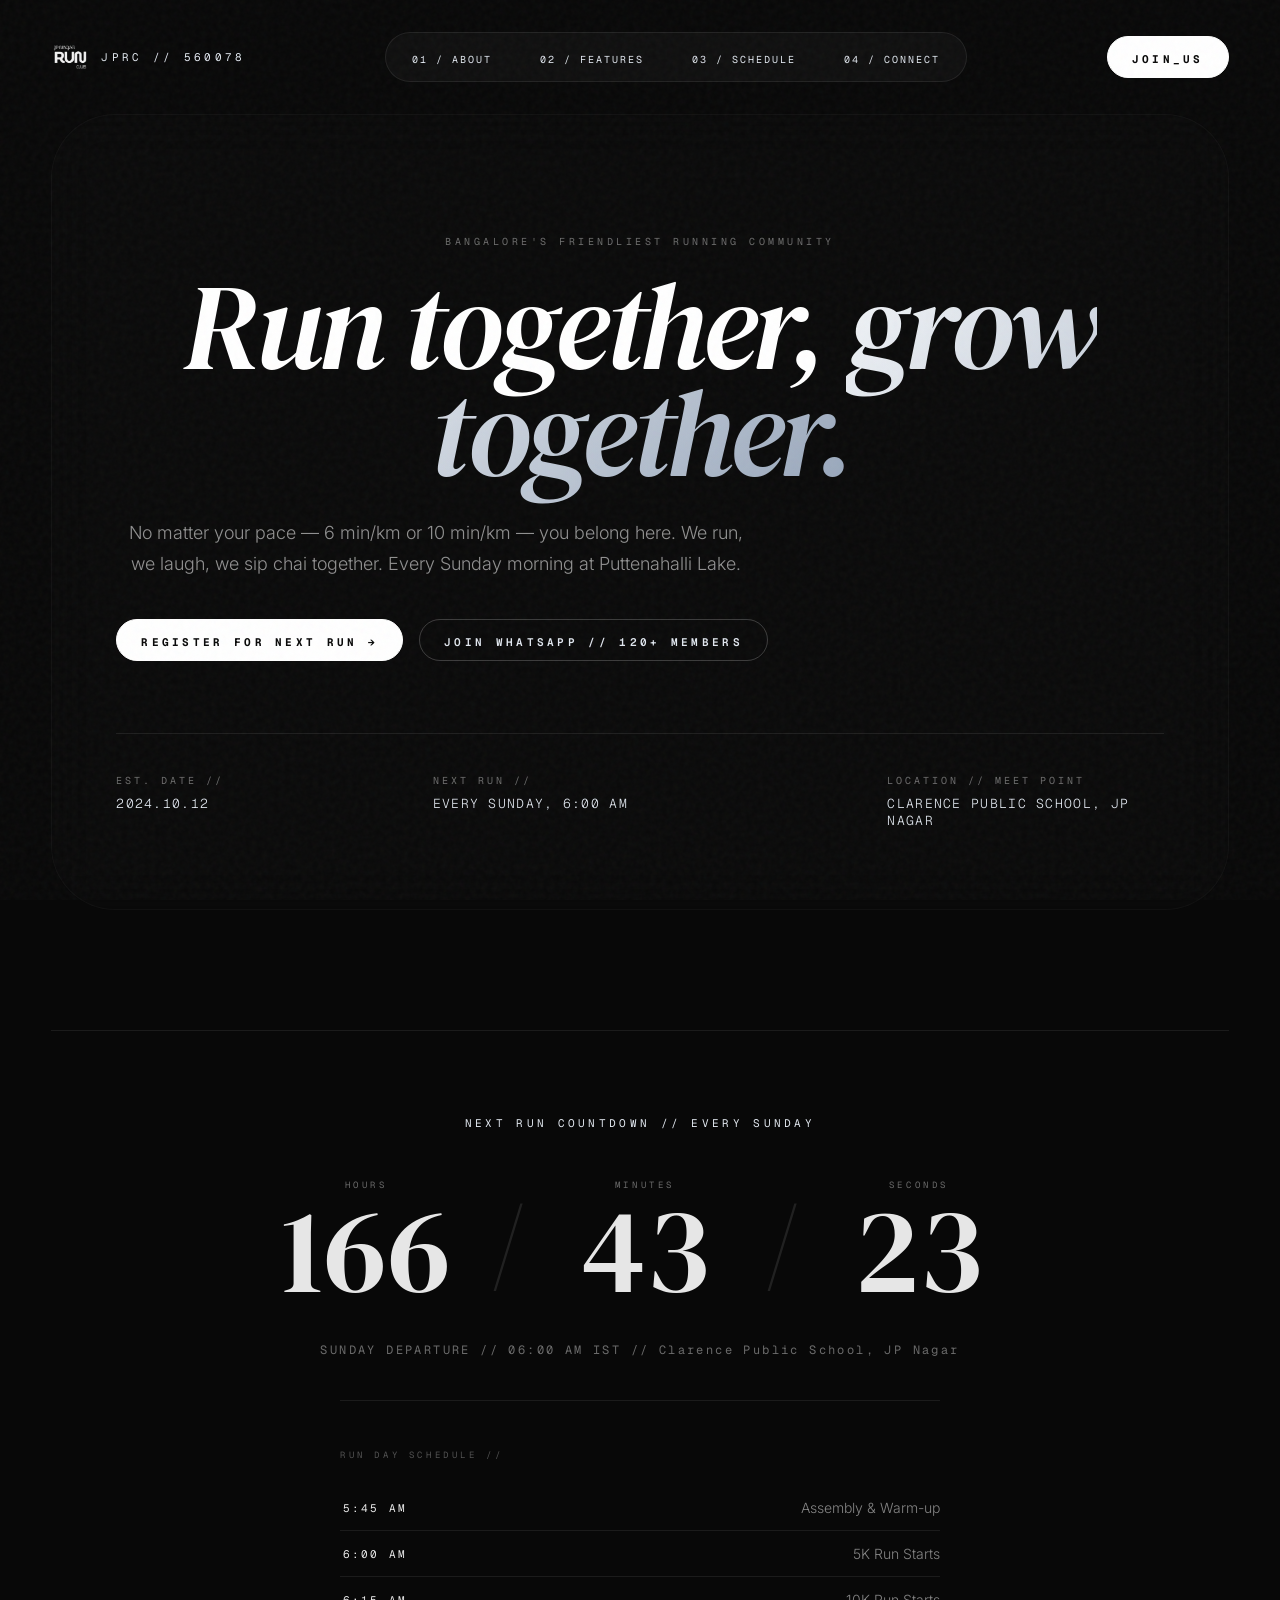
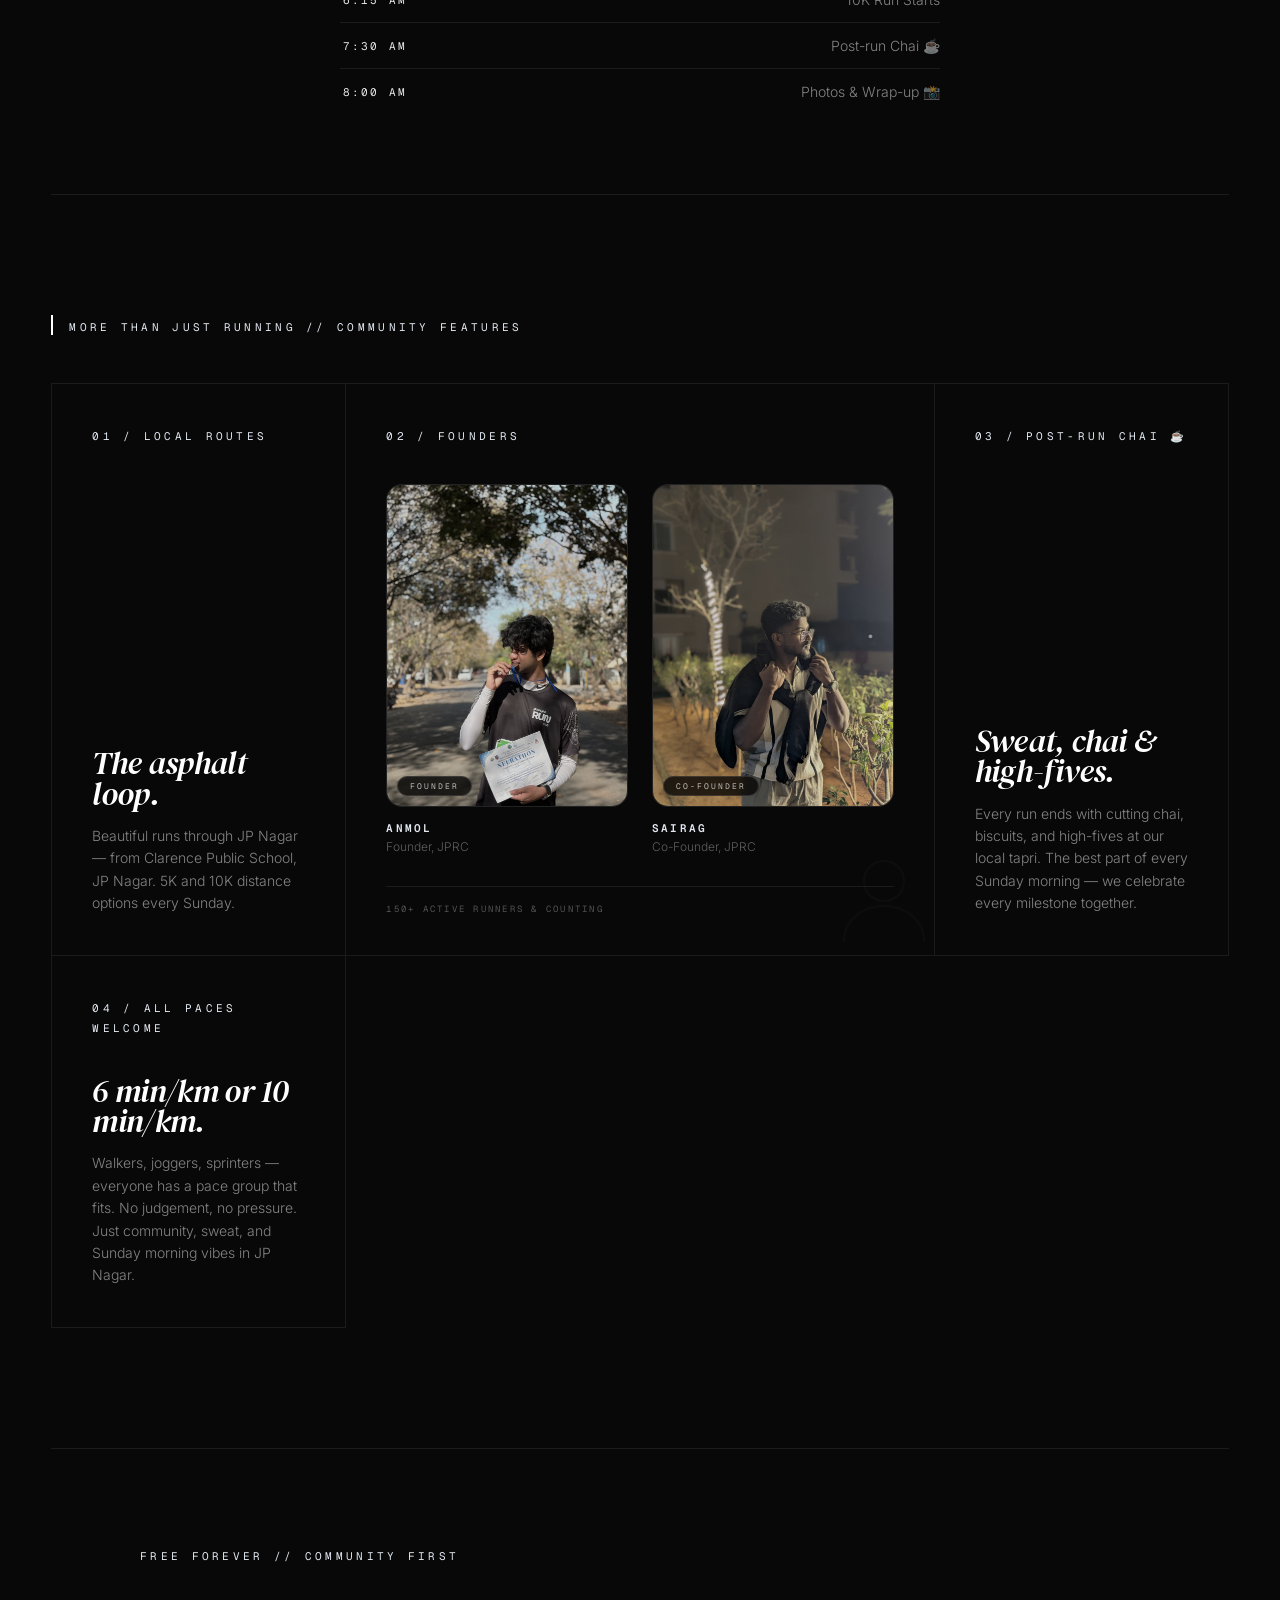
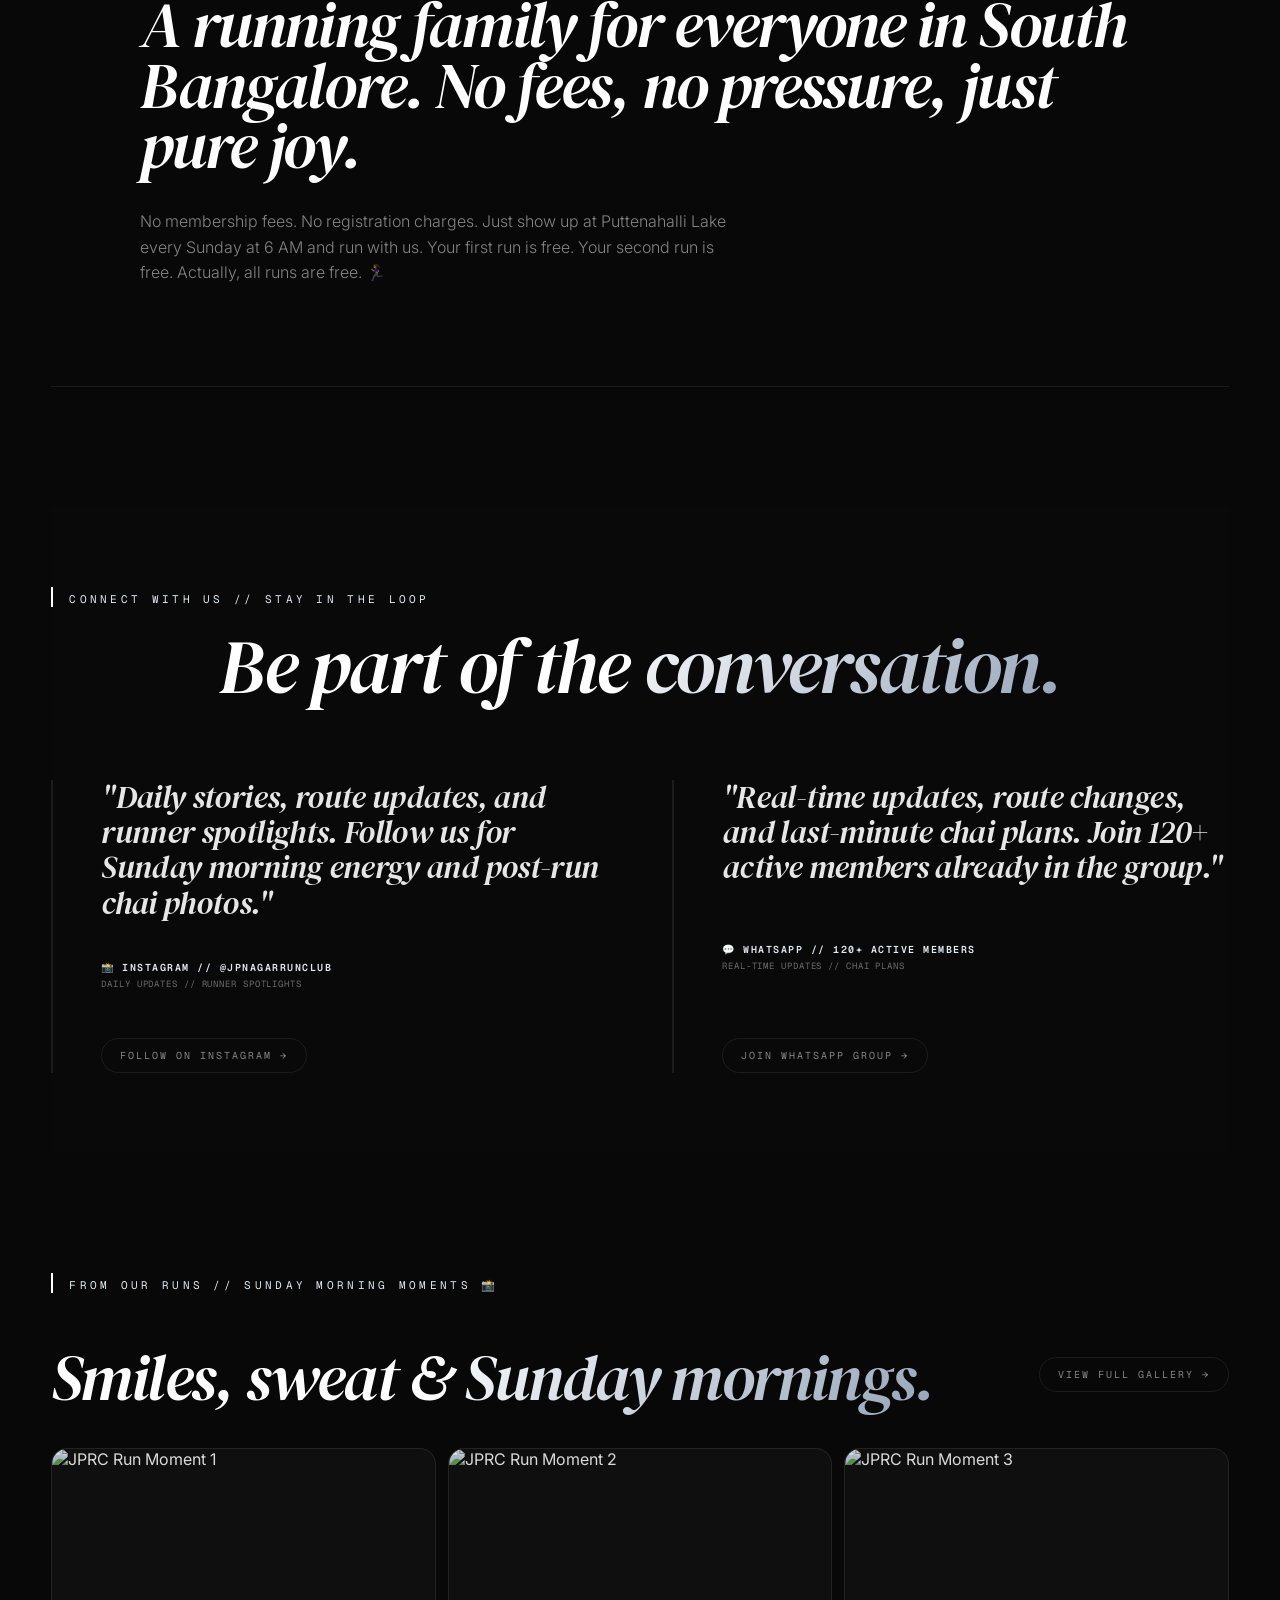
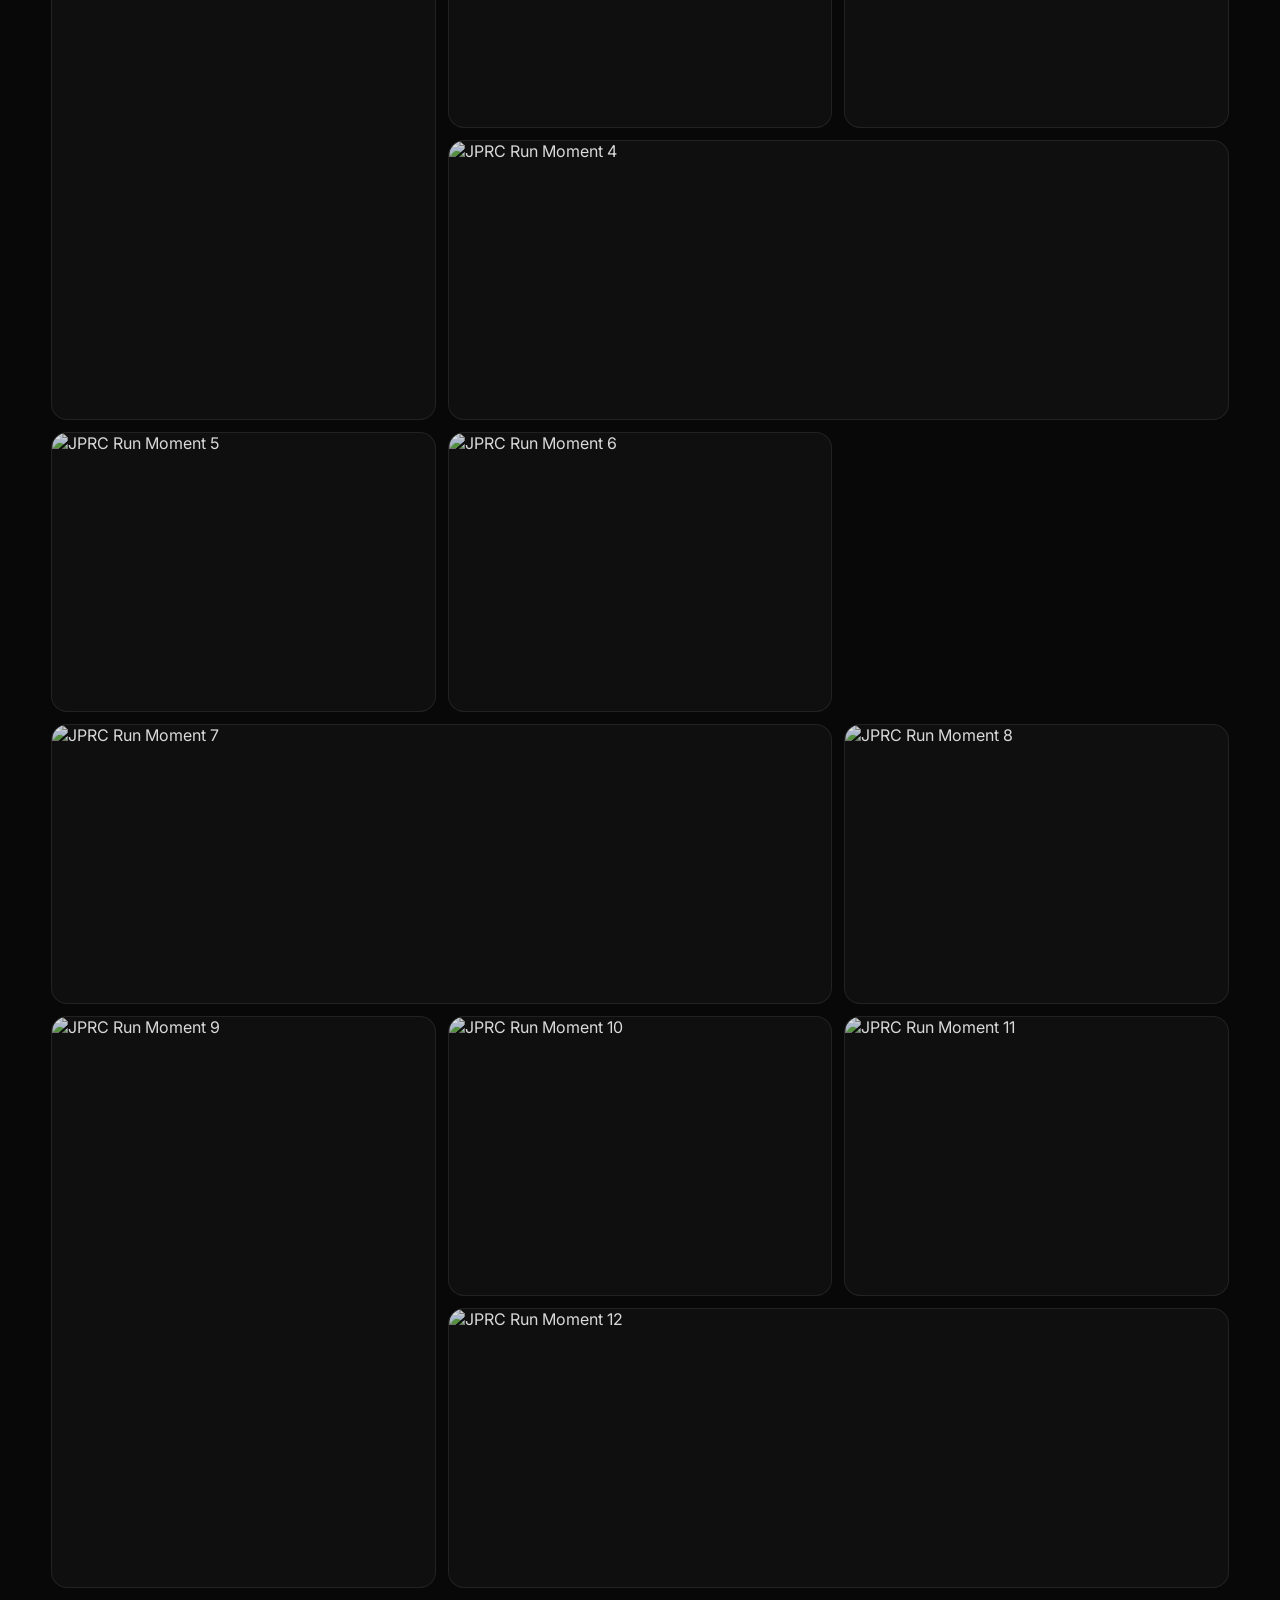
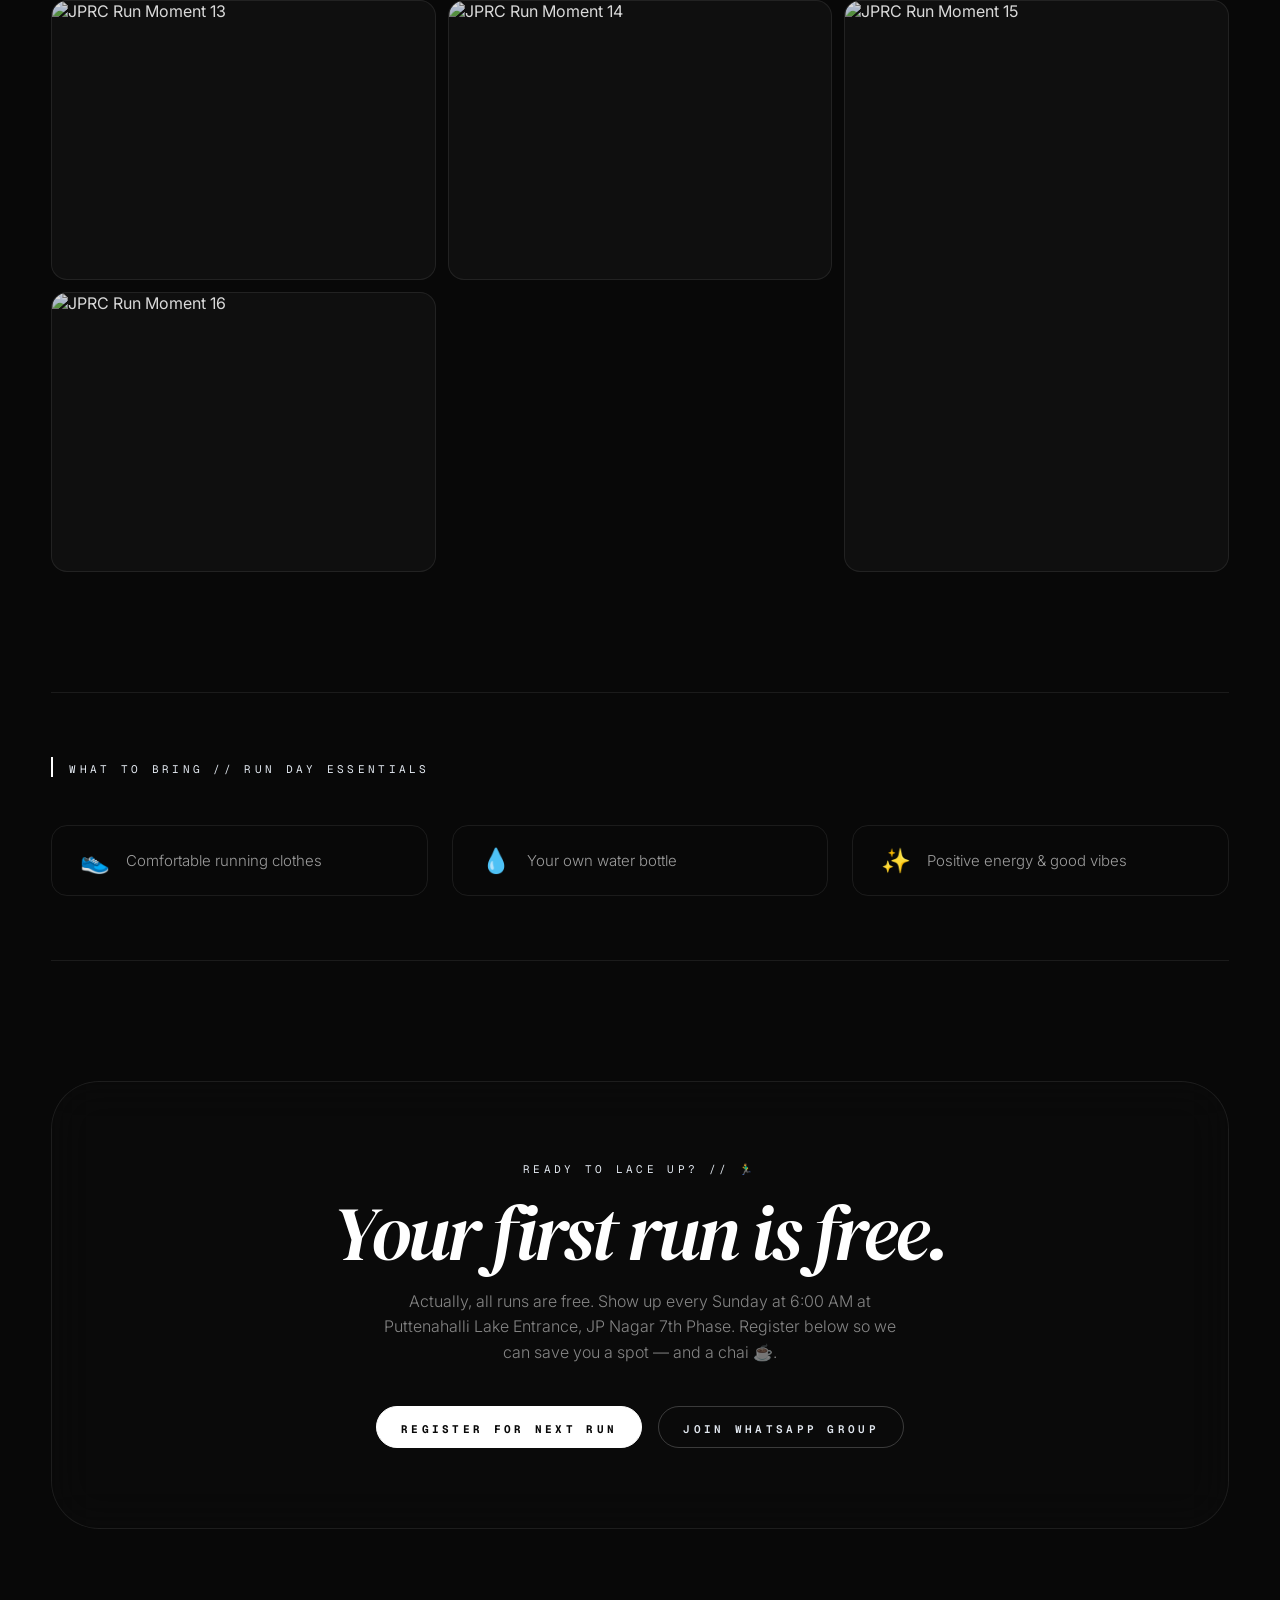
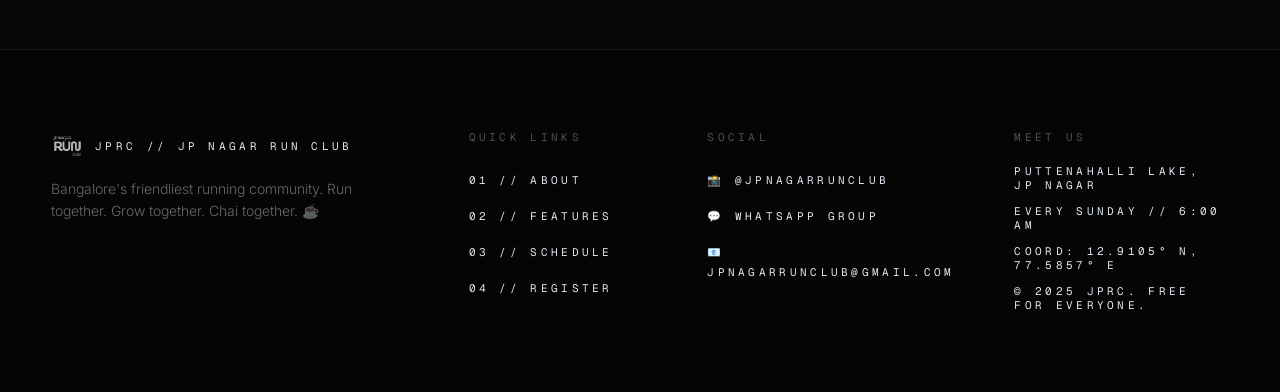
==== index.html @ bb96b773 "instagram link" ====
<!DOCTYPE html>
<html lang="en">

<head>
    <meta charset="UTF-8">
    <meta name="viewport" content="width=device-width, initial-scale=1.0">
    <title>JPRC // JP Nagar Run Club</title>
    <meta name="description"
        content="Bangalore's friendliest running community in JP Nagar. Every Sunday at 6 AM from Puttenahalli Lake. All paces welcome. Free forever. Run together, grow together.">
    <!-- Google Fonts -->
    <link rel="preconnect" href="https://fonts.googleapis.com">
    <link rel="preconnect" href="https://fonts.gstatic.com" crossorigin>
    <link
        href="https://fonts.googleapis.com/css2?family=DM+Serif+Display:ital@0;1&family=Geist+Mono:wght@100..900&family=Inter:wght@300;400;500;600&display=swap"
        rel="stylesheet">
    <!-- Stylesheet -->
    <link rel="stylesheet" href="style.css">
</head>

<body>
    <!-- SVG Noise Overlay -->
    <div class="noise-overlay"></div>

    <!-- Navigation Header -->
    <header class="main-header scroll-reveal">
        <div class="nav-container">
            <div class="logo">
                <a href="#" class="logo-link">
                    <img src="assets/logo.png" alt="JPRC Logo" class="logo-img">
                    <span class="logo-text mono-label">JPRC // 560078</span>
                </a>
            </div>
            <nav class="desktop-nav">
                <a href="#about" class="nav-link"><span class="mono-label">01 / ABOUT</span></a>
                <a href="#bento" class="nav-link"><span class="mono-label">02 / FEATURES</span></a>
                <a href="#schedule" class="nav-link"><span class="mono-label">03 / SCHEDULE</span></a>
                <a href="#connect" class="nav-link"><span class="mono-label">04 / CONNECT</span></a>
            </nav>
            <div class="nav-action">
                <a href="register.html" class="btn-primary"><span class="mono-label">JOIN_US</span></a>
            </div>
            <!-- Mobile Hamburger -->
            <button class="mobile-menu-btn" aria-label="Toggle Menu">
                <span class="mono-label">MENU // MENU</span>
            </button>
        </div>
    </header>

    <!-- Mobile Navigation Drawer -->
    <div class="mobile-drawer">
        <button class="close-drawer-btn"><span class="mono-label">CLOSE // X</span></button>
        <div class="drawer-links">
            <a href="#about" class="drawer-link"><span class="mono-label">01 / ABOUT</span></a>
            <a href="#bento" class="drawer-link"><span class="mono-label">02 / FEATURES</span></a>
            <a href="#schedule" class="drawer-link"><span class="mono-label">03 / SCHEDULE</span></a>
            <a href="#connect" class="drawer-link"><span class="mono-label">04 / CONNECT</span></a>
            <a href="register.html" class="btn-primary drawer-join-btn"><span class="mono-label">JOIN_US</span></a>
        </div>
    </div>

    <main class="page-wrapper">
        <!-- Hero Section -->
        <section class="hero-section scroll-reveal" id="about">
            <div class="hero-container">
                <div class="hero-content">
                    <div class="hero-eyebrow mono-label">BANGALORE'S FRIENDLIEST RUNNING COMMUNITY</div>
                    <h1 class="hero-headline">
                        Run together, <span class="gradient-text">grow together.</span>
                    </h1>
                    <p class="hero-subtext font-sans">
                        No matter your pace — 6 min/km or 10 min/km — you belong here. We run, we laugh, we sip chai
                        together. Every Sunday morning at Puttenahalli Lake.
                    </p>
                    <div class="hero-cta-group">
                        <a href="register.html" class="btn-primary"><span class="mono-label">REGISTER FOR NEXT RUN
                                →</span></a>
                        <a href="https://chat.whatsapp.com/YOURGROUPINVITELINK" target="_blank"
                            class="btn-secondary"><span class="mono-label">JOIN WHATSAPP // 120+ MEMBERS</span></a>
                    </div>

                    <!-- Metadata Bar -->
                    <div class="metadata-bar">
                        <div class="meta-col">
                            <span class="meta-title">EST. DATE //</span>
                            <span class="meta-val">2024.10.12</span>
                        </div>
                        <div class="meta-col">
                            <span class="meta-title">NEXT RUN //</span>
                            <span class="meta-val">EVERY SUNDAY, 6:00 AM</span>
                        </div>
                        <div class="meta-col">
                            <span class="meta-title">LOCATION // MEET POINT</span>
                            <span class="meta-val">Clarence Public School, JP Nagar</span>
                        </div>
                    </div>
                </div>
            </div>
        </section>



        <!-- Countdown Timer Section -->
        <section class="urgency-section scroll-reveal" id="schedule">
            <div class="section-header-centered">
                <span class="mono-label">NEXT RUN COUNTDOWN // EVERY SUNDAY</span>
            </div>

            <!-- Countdown Timer Component -->
            <div class="countdown-timer">
                <div class="time-block">
                    <span class="time-label mono-label">HOURS</span>
                    <span class="time-digit" id="timer-hours">00</span>
                </div>
                <div class="time-separator">/</div>
                <div class="time-block">
                    <span class="time-label mono-label">MINUTES</span>
                    <span class="time-digit" id="timer-minutes">00</span>
                </div>
                <div class="time-separator">/</div>
                <div class="time-block">
                    <span class="time-label mono-label">SECONDS</span>
                    <span class="time-digit" id="timer-seconds">00</span>
                </div>
            </div>

            <div class="countdown-meta font-mono">
                SUNDAY DEPARTURE // 06:00 AM IST // Clarence Public School, JP Nagar
            </div>

            <!-- Run Day Schedule -->
            <div class="run-schedule">
                <div class="schedule-label mono-label">RUN DAY SCHEDULE //</div>
                <div class="schedule-grid">
                    <div class="schedule-item">
                        <span class="sched-time mono-label">5:45 AM</span>
                        <span class="sched-desc font-sans">Assembly &amp; Warm-up</span>
                    </div>
                    <div class="schedule-item">
                        <span class="sched-time mono-label">6:00 AM</span>
                        <span class="sched-desc font-sans">5K Run Starts</span>
                    </div>
                    <div class="schedule-item">
                        <span class="sched-time mono-label">6:15 AM</span>
                        <span class="sched-desc font-sans">10K Run Starts</span>
                    </div>
                    <div class="schedule-item">
                        <span class="sched-time mono-label">7:30 AM</span>
                        <span class="sched-desc font-sans">Post-run Chai ☕</span>
                    </div>
                    <div class="schedule-item">
                        <span class="sched-time mono-label">8:00 AM</span>
                        <span class="sched-desc font-sans">Photos &amp; Wrap-up 📸</span>
                    </div>
                </div>
            </div>
        </section>

        <!-- Bento Feature Grid -->
        <section class="bento-section scroll-reveal" id="bento">
            <div class="section-label">
                <span class="mono-label">MORE THAN JUST RUNNING // COMMUNITY FEATURES</span>
            </div>
            <div class="bento-grid">

                <!-- Card 1: Local Routes -->
                <div class="bento-card scroll-reveal">
                    <div class="card-header">
                        <span class="mono-label">01 / LOCAL ROUTES</span>
                    </div>
                    <div class="card-body">
                        <h3 class="card-headline">The asphalt loop.</h3>
                        <p class="card-description font-sans">
                            Beautiful runs through JP Nagar — from Clarence Public School, JP Nagar. 5K and 10K distance
                            options every Sunday.
                        </p>
                    </div>
                </div>


                <!-- Card 2: Founders -->
                <div class="bento-card member-registry-card scroll-reveal">
                    <div class="card-header">
                        <span class="mono-label">02 / FOUNDERS</span>
                    </div>
                    <div class="card-body">
                        <div class="founders-grid">
                            <!-- Founder: Anmol -->
                            <a href="https://www.instagram.com/anmol_karthik?igsh=MWxkdGR0NW0yYWszNw==" target="_blank" rel="noopener noreferrer" class="founder-item founder-item--link" title="Follow Anmol on Instagram">
                                <div class="founder-avatar-wrapper">
                                    <img src="anmol.jpeg" alt="Anmol - Founder" class="founder-img">
                                    <div class="founder-role-badge mono-label">FOUNDER</div>
                                    <div class="founder-instagram-hint mono-label">📸 @anmol_karthik</div>
                                </div>
                                <div class="founder-info">
                                    <span class="founder-name mono-label">ANMOL</span>
                                    <span class="founder-title font-sans">Founder, JPRC</span>
                                </div>
                            </a>
                            <!-- Co-Founder: Sairag -->
                            <a href="https://www.instagram.com/sairagh_10?igsh=M2I0ZzVpbWhsd2lq" target="_blank" rel="noopener noreferrer" class="founder-item founder-item--link" title="Follow Sairag on Instagram">
                                <div class="founder-avatar-wrapper">
                                    <img src="sairag.jpeg" alt="Sairag - Co-Founder" class="founder-img">
                                    <div class="founder-role-badge mono-label">CO-FOUNDER</div>
                                    <div class="founder-instagram-hint mono-label">📸 @sairagh_10</div>
                                </div>
                                <div class="founder-info">
                                    <span class="founder-name mono-label">SAIRAG</span>
                                    <span class="founder-title font-sans">Co-Founder, JPRC</span>
                                </div>
                            </a>
                        </div>
                        <p class="registry-count mono-label">150+ ACTIVE RUNNERS &amp; COUNTING</p>
                    </div>
                    <!-- Decorative background icon -->
                    <div class="bg-decorative-icon">
                        <svg viewBox="0 0 24 24" width="120" height="120" fill="none" stroke="currentColor"
                            stroke-width="0.5" stroke-linecap="round" stroke-linejoin="round">
                            <circle cx="12" cy="8" r="4"></circle>
                            <path d="M4 20c0-4 3.6-7 8-7s8 3 8 7"></path>
                        </svg>
                    </div>
                </div>


                <!-- Card 3: Post-Run Chai -->
                <div class="bento-card scroll-reveal">
                    <div class="card-header">
                        <span class="mono-label">03 / POST-RUN CHAI ☕</span>
                    </div>
                    <div class="card-body">
                        <h3 class="card-headline">Sweat, chai &amp; high-fives.</h3>
                        <p class="card-description font-sans">
                            Every run ends with cutting chai, biscuits, and high-fives at our local tapri. The best part
                            of every Sunday morning — we celebrate every milestone together.
                        </p>
                    </div>
                </div>

                <!-- Card 4: All Paces -->
                <div class="bento-card scroll-reveal">
                    <div class="card-header">
                        <span class="mono-label">04 / ALL PACES WELCOME</span>
                    </div>
                    <div class="card-body">
                        <h3 class="card-headline">6 min/km or 10 min/km.</h3>
                        <p class="card-description font-sans">
                            Walkers, joggers, sprinters — everyone has a pace group that fits. No judgement, no
                            pressure. Just community, sweat, and Sunday morning vibes in JP Nagar.
                        </p>
                    </div>
                </div>
            </div>
        </section>

        <!-- Value Proposition Section -->
        <section class="value-prop scroll-reveal">
            <div class="value-prop-container">
                <span class="mono-label value-tag">FREE FOREVER // COMMUNITY FIRST</span>
                <h2 class="value-headline">
                    A running family for everyone in South Bangalore. No fees, no pressure, just pure joy.
                </h2>
                <div class="value-details font-sans">
                    No membership fees. No registration charges. Just show up at Puttenahalli Lake every Sunday at 6 AM
                    and run with us. Your first run is free. Your second run is free. Actually, all runs are free. 🏃‍♀️
                </div>
            </div>
        </section>

        <!-- Connect / Social Section -->
        <section class="testimonials-section scroll-reveal" id="connect">
            <div class="section-label">
                <span class="mono-label">CONNECT WITH US // STAY IN THE LOOP</span>
            </div>

            <h2 class="testimonials-header">
                Be part of the <span class="gradient-text">conversation.</span>
            </h2>

            <div class="testimonials-grid">
                <!-- Instagram -->
                <div class="testimonial-card">
                    <p class="quote">
                        "Daily stories, route updates, and runner spotlights. Follow us for Sunday morning energy and
                        post-run chai photos."
                    </p>
                    <div class="witness-info">
                        <div class="witness-meta">
                            <span class="witness-name mono-label">📸 INSTAGRAM // @JPNAGARRUNCLUB</span>
                            <span class="witness-org mono-label">DAILY UPDATES // RUNNER SPOTLIGHTS</span>
                        </div>
                    </div>
                    <a href="https://instagram.com/jpnagarrunclub" target="_blank"
                        class="social-link-btn mono-label">FOLLOW ON INSTAGRAM →</a>
                </div>

                <!-- WhatsApp -->
                <div class="testimonial-card">
                    <p class="quote">
                        "Real-time updates, route changes, and last-minute chai plans. Join 120+ active members already
                        in the group."
                    </p>
                    <div class="witness-info">
                        <div class="witness-meta">
                            <span class="witness-name mono-label">💬 WHATSAPP // 120+ ACTIVE MEMBERS</span>
                            <span class="witness-org mono-label">REAL-TIME UPDATES // CHAI PLANS</span>
                        </div>
                    </div>
                    <a href="https://chat.whatsapp.com/YOURGROUPINVITELINK" target="_blank"
                        class="social-link-btn mono-label">JOIN WHATSAPP GROUP →</a>
                </div>
            </div>
        </section>

        <!-- Photo Gallery Section -->
        <section class="gallery-section scroll-reveal" id="gallery">
            <div class="section-label">
                <span class="mono-label">FROM OUR RUNS // SUNDAY MORNING MOMENTS 📸</span>
            </div>
            <div class="gallery-header-row">
                <h2 class="gallery-headline">Smiles, sweat &amp; <span class="gradient-text">Sunday mornings.</span>
                </h2>
                <a href="gallery.html" class="social-link-btn mono-label">VIEW FULL GALLERY →</a>
            </div>
            <div class="gallery-grid">
                <div class="gallery-item gallery-item--tall scroll-reveal">
                    <img src="https://drive.google.com/thumbnail?id=115Aaq0mKkIqeJTmp5pbRkeCW7bJ9KZYy&sz=w800"
                        alt="JPRC Run Moment 1" class="gallery-img" loading="lazy">
                    <div class="gallery-overlay"><span class="mono-label">RUN // 001</span></div>
                </div>
                <div class="gallery-item scroll-reveal">
                    <img src="https://drive.google.com/thumbnail?id=1DtrpNrXwyL2DjHtuyLdYBQ0enBVky3BW&sz=w800"
                        alt="JPRC Run Moment 2" class="gallery-img" loading="lazy">
                    <div class="gallery-overlay"><span class="mono-label">RUN // 002</span></div>
                </div>
                <div class="gallery-item scroll-reveal">
                    <img src="https://drive.google.com/thumbnail?id=1cSs217ylqgvk5NypXPGKUxR_kwqoVcoZ&sz=w800"
                        alt="JPRC Run Moment 3" class="gallery-img" loading="lazy">
                    <div class="gallery-overlay"><span class="mono-label">RUN // 003</span></div>
                </div>
                <div class="gallery-item gallery-item--wide scroll-reveal">
                    <img src="https://drive.google.com/thumbnail?id=1cbktLGE654ZNwhkACKhZdldGJshp6LCL&sz=w800"
                        alt="JPRC Run Moment 4" class="gallery-img" loading="lazy">
                    <div class="gallery-overlay"><span class="mono-label">RUN // 004</span></div>
                </div>
                <div class="gallery-item scroll-reveal">
                    <img src="https://drive.google.com/thumbnail?id=1tnc4DYRTO6q5xc_0uyIo8ouFP2PO1vf3&sz=w800"
                        alt="JPRC Run Moment 5" class="gallery-img" loading="lazy">
                    <div class="gallery-overlay"><span class="mono-label">RUN // 005</span></div>
                </div>
                <div class="gallery-item scroll-reveal">
                    <img src="https://drive.google.com/thumbnail?id=1qppuMHta_so4sCoNv-Fp5W-J0ErQxyNn&sz=w800"
                        alt="JPRC Run Moment 6" class="gallery-img" loading="lazy">
                    <div class="gallery-overlay"><span class="mono-label">RUN // 006</span></div>
                </div>
                <!-- Week 11 photos -->
                <div class="gallery-item gallery-item--wide scroll-reveal">
                    <img src="https://drive.google.com/thumbnail?id=1GIwjsXkZcSbNjlGUjbOO0UMLzfC8EMam&sz=w800"
                        alt="JPRC Run Moment 7" class="gallery-img" loading="lazy">
                    <div class="gallery-overlay"><span class="mono-label">RUN // 007</span></div>
                </div>
                <div class="gallery-item scroll-reveal">
                    <img src="https://drive.google.com/thumbnail?id=1rHvliwM-LAnhyPTgfsmBdG5Qrlgw8pMp&sz=w800"
                        alt="JPRC Run Moment 8" class="gallery-img" loading="lazy">
                    <div class="gallery-overlay"><span class="mono-label">RUN // 008</span></div>
                </div>
                <div class="gallery-item gallery-item--tall scroll-reveal">
                    <img src="https://drive.google.com/thumbnail?id=1-MWEuRIix74J_Kj-qiw0b0QiflDffUaZ&sz=w800"
                        alt="JPRC Run Moment 9" class="gallery-img" loading="lazy">
                    <div class="gallery-overlay"><span class="mono-label">RUN // 009</span></div>
                </div>
                <div class="gallery-item scroll-reveal">
                    <img src="https://drive.google.com/thumbnail?id=1uYulzB_TjUE3lxTJAEM6WJkG9cMkcVmf&sz=w800"
                        alt="JPRC Run Moment 10" class="gallery-img" loading="lazy">
                    <div class="gallery-overlay"><span class="mono-label">RUN // 010</span></div>
                </div>
                <div class="gallery-item scroll-reveal">
                    <img src="https://drive.google.com/thumbnail?id=11G-gvnhQm6YfqryvdPVnLBIexfvm4K4K&sz=w800"
                        alt="JPRC Run Moment 11" class="gallery-img" loading="lazy">
                    <div class="gallery-overlay"><span class="mono-label">RUN // 011</span></div>
                </div>
                <div class="gallery-item gallery-item--wide scroll-reveal">
                    <img src="https://drive.google.com/thumbnail?id=1vtN79Iw_hUsVGd5vkD-tvpLoBI8senZ4&sz=w800"
                        alt="JPRC Run Moment 12" class="gallery-img" loading="lazy">
                    <div class="gallery-overlay"><span class="mono-label">RUN // 012</span></div>
                </div>
                <div class="gallery-item scroll-reveal">
                    <img src="https://drive.google.com/thumbnail?id=1NHdkZaPQQQPK44j39zQzn7zXRnc2cEPl&sz=w800"
                        alt="JPRC Run Moment 13" class="gallery-img" loading="lazy">
                    <div class="gallery-overlay"><span class="mono-label">RUN // 013</span></div>
                </div>
                <div class="gallery-item scroll-reveal">
                    <img src="https://drive.google.com/thumbnail?id=1oPYWHjX3ceZSsiv1NnpVgni_zktueu-a&sz=w800"
                        alt="JPRC Run Moment 14" class="gallery-img" loading="lazy">
                    <div class="gallery-overlay"><span class="mono-label">RUN // 014</span></div>
                </div>
                <div class="gallery-item gallery-item--tall scroll-reveal">
                    <img src="https://drive.google.com/thumbnail?id=1z5YW18AVrhK5UoOWnWH1lZ4J03-2qOxs&sz=w800"
                        alt="JPRC Run Moment 15" class="gallery-img" loading="lazy">
                    <div class="gallery-overlay"><span class="mono-label">RUN // 015</span></div>
                </div>
                <div class="gallery-item scroll-reveal">
                    <img src="https://drive.google.com/thumbnail?id=1iUrzVum6jEtgdseAeQHB5uE-11ySYnq-&sz=w800"
                        alt="JPRC Run Moment 16" class="gallery-img" loading="lazy">
                    <div class="gallery-overlay"><span class="mono-label">RUN // 016</span></div>
                </div>
            </div>
        </section>

        <!-- What to Bring Section -->
        <section class="bring-section scroll-reveal">
            <div class="section-label">
                <span class="mono-label">WHAT TO BRING // RUN DAY ESSENTIALS</span>
            </div>
            <div class="bring-grid">
                <div class="bring-item">
                    <span class="bring-icon">👟</span>
                    <span class="bring-text font-sans">Comfortable running clothes</span>
                </div>
                <div class="bring-item">
                    <span class="bring-icon">💧</span>
                    <span class="bring-text font-sans">Your own water bottle</span>
                </div>
                <div class="bring-item">
                    <span class="bring-icon">✨</span>
                    <span class="bring-text font-sans">Positive energy &amp; good vibes</span>
                </div>
            </div>
        </section>

        <!-- Final CTA Section -->
        <section class="final-cta scroll-reveal">
            <div class="cta-card">
                <div class="cta-inner">
                    <span class="mono-label cta-tag">READY TO LACE UP? // 🏃‍♂️</span>
                    <h2 class="cta-headline">
                        Your first run is free.
                    </h2>
                    <p class="cta-body font-sans">
                        Actually, all runs are free. Show up every Sunday at 6:00 AM at Puttenahalli Lake Entrance, JP
                        Nagar 7th Phase. Register below so we can save you a spot — and a chai ☕.
                    </p>
                    <div class="cta-btn-wrapper">
                        <a href="register.html" class="btn-primary"><span class="mono-label">REGISTER FOR NEXT
                                RUN</span></a>
                        <a href="https://chat.whatsapp.com/YOURGROUPINVITELINK" target="_blank"
                            class="btn-secondary"><span class="mono-label">JOIN WHATSAPP GROUP</span></a>
                    </div>
                </div>
            </div>
        </section>
    </main>

    <!-- Footer -->
    <footer class="main-footer">
        <div class="footer-grid">
            <div class="footer-logo">
                <div class="logo-footer-wrapper">
                    <img src="assets/logo.png" alt="JPRC Logo" class="logo-img-footer">
                    <span class="logo-text mono-label">JPRC // JP NAGAR RUN CLUB</span>
                </div>
                <p class="footer-desc font-sans">Bangalore's friendliest running community. Run together. Grow together.
                    Chai together. ☕</p>
            </div>
            <div class="footer-links">
                <span class="mono-label footer-section-title">QUICK LINKS</span>
                <a href="#about" class="footer-link"><span class="mono-label">01 // ABOUT</span></a>
                <a href="#bento" class="footer-link"><span class="mono-label">02 // FEATURES</span></a>
                <a href="#schedule" class="footer-link"><span class="mono-label">03 // SCHEDULE</span></a>
                <a href="register.html" class="footer-link"><span class="mono-label">04 // REGISTER</span></a>
            </div>
            <div class="footer-links">
                <span class="mono-label footer-section-title">SOCIAL</span>
                <a href="https://instagram.com/jpnagarrunclub" target="_blank" class="footer-link"><span
                        class="mono-label">📸 @JPNAGARRUNCLUB</span></a>
                <a href="https://chat.whatsapp.com/YOURGROUPINVITELINK" target="_blank" class="footer-link"><span
                        class="mono-label">💬 WHATSAPP GROUP</span></a>
                <a href="mailto:jpnagarrunclub@gmail.com" class="footer-link"><span class="mono-label">📧
                        JPNAGARRUNCLUB@GMAIL.COM</span></a>
            </div>
            <div class="footer-coords">
                <span class="mono-label footer-section-title">MEET US</span>
                <span class="mono-label">PUTTENAHALLI LAKE, JP NAGAR</span>
                <span class="mono-label">EVERY SUNDAY // 6:00 AM</span>
                <span class="mono-label">COORD: 12.9105° N, 77.5857° E</span>
                <span class="mono-label">© 2025 JPRC. FREE FOR EVERYONE.</span>
            </div>
        </div>
    </footer>

    <!-- Floating Mobile Bottom Nav -->
    <nav class="floating-mobile-nav" id="floating-nav">
        <div class="floating-nav-container">
            <a href="#about" class="float-item">
                <svg viewBox="0 0 24 24" width="18" height="18" fill="none" stroke="currentColor" stroke-width="2"
                    stroke-linecap="round" stroke-linejoin="round">
                    <path d="M3 9l9-7 9 7v11a2 2 0 0 1-2 2H5a2 2 0 0 1-2-2z"></path>
                    <polyline points="9 22 9 12 15 12 15 22"></polyline>
                </svg>
                <span class="float-label">HOME</span>
            </a>
            <a href="#bento" class="float-item">
                <svg viewBox="0 0 24 24" width="18" height="18" fill="none" stroke="currentColor" stroke-width="2"
                    stroke-linecap="round" stroke-linejoin="round">
                    <rect x="3" y="3" width="7" height="7"></rect>
                    <rect x="14" y="3" width="7" height="7"></rect>
                    <rect x="14" y="14" width="7" height="7"></rect>
                    <rect x="3" y="14" width="7" height="7"></rect>
                </svg>
                <span class="float-label">FEATURES</span>
            </a>
            <a href="register.html" class="float-item float-action-btn">
                <span class="mono-label">JOIN</span>
            </a>
            <a href="#schedule" class="float-item">
                <svg viewBox="0 0 24 24" width="18" height="18" fill="none" stroke="currentColor" stroke-width="2"
                    stroke-linecap="round" stroke-linejoin="round">
                    <circle cx="12" cy="12" r="10"></circle>
                    <polyline points="12 6 12 12 16 14"></polyline>
                </svg>
                <span class="float-label">TIMER</span>
            </a>
            <a href="#connect" class="float-item">
                <svg viewBox="0 0 24 24" width="18" height="18" fill="none" stroke="currentColor" stroke-width="2"
                    stroke-linecap="round" stroke-linejoin="round">
                    <path d="M21 15a2 2 0 0 1-2 2H7l-4 4V5a2 2 0 0 1 2-2h14a2 2 0 0 1 2 2z"></path>
                </svg>
                <span class="float-label">CONNECT</span>
            </a>
        </div>
    </nav>

    <!-- App Logic -->
    <script src="app.js"></script>
</body>

</html>
---- style.css ----
/* ==========================================================================
   DESIGN SYSTEM & CUSTOM PROPERTIES (MODERN OBSIDIAN)
   ========================================================================== */
:root {
    /* Color Palette */
    --bg-obsidian: #080808;
    --text-white: #ffffff;
    --text-silver: #e2e8f0;
    --border-glass: rgba(255, 255, 255, 0.08);
    --border-glass-hover: rgba(255, 255, 255, 0.2);
    --bg-glass: rgba(255, 255, 255, 0.02);
    --bg-glass-hover: rgba(255, 255, 255, 0.04);
    --bg-glass-deep: rgba(8, 8, 8, 0.85);
    
    /* Silver Gradients */
    --silver-gradient: linear-gradient(135deg, #f8fafc 0%, #94a3b8 100%);
    
    /* Typography */
    --font-serif: 'DM Serif Display', serif;
    --font-mono: 'Geist Mono', 'Share Tech Mono', monospace;
    --font-sans: 'Inter', sans-serif;
    
    /* Animation Curve */
    --transition-curve: cubic-bezier(0.16, 1, 0.3, 1);
    --transition-duration: 0.8s;
}

/* ==========================================================================
   GLOBAL STYLES & RESET
   ========================================================================== */
* {
    box-sizing: border-box;
    margin: 0;
    padding: 0;
}

html {
    scroll-behavior: smooth;
    background-color: var(--bg-obsidian);
    color: var(--text-white);
    font-family: var(--font-sans);
    overflow-x: hidden;
}

body {
    position: relative;
    width: 100%;
    min-height: 100vh;
    display: flex;
    flex-direction: column;
    align-items: center;
    background-color: var(--bg-obsidian);
}

/* SVG Noise Overlay */
.noise-overlay {
    position: fixed;
    top: 0;
    left: 0;
    width: 100vw;
    height: 100vh;
    content: "";
    opacity: 0.04;
    z-index: 9999;
    pointer-events: none;
    background-image: url("data:image/svg+xml,%3Csvg viewBox='0 0 200 200' xmlns='http://www.w3.org/2000/svg'%3E%3Cfilter id='noiseFilter'%3E%3CfeTurbulence type='fractalNoise' baseFrequency='0.8' numOctaves='4' stitchTiles='stitch'/%3E%3C/filter%3E%3Crect width='100%25' height='100%25' filter='url(%23noiseFilter)'/%3E%3C/svg%3E");
}

/* Typography utilities */
.mono-label {
    font-family: var(--font-mono);
    text-transform: uppercase;
    font-size: 11px;
    letter-spacing: 0.3em;
    font-weight: 400;
    color: var(--text-silver);
}

.font-mono {
    font-family: var(--font-mono);
}

.font-sans {
    font-family: var(--font-sans);
}

.gradient-text {
    background: var(--silver-gradient);
    -webkit-background-clip: text;
    -webkit-text-fill-color: transparent;
    background-clip: text;
}

/* Main Layout Wrapper */
.page-wrapper {
    width: 92vw;
    max-width: 1600px;
    display: flex;
    flex-direction: column;
    gap: 120px;
    padding-bottom: 120px;
}

/* ==========================================================================
   NAVIGATION
   ========================================================================== */
.main-header {
    width: 92vw;
    max-width: 1600px;
    margin: 0 auto;
    padding: 32px 0;
    z-index: 100;
}

.nav-container {
    display: flex;
    justify-content: space-between;
    align-items: center;
    width: 100%;
}

.logo-link {
    display: flex;
    align-items: center;
    gap: 12px;
    text-decoration: none;
}

.logo-img {
    height: 38px;
    width: auto;
    filter: invert(1);
    mix-blend-mode: screen;
    opacity: 0.95;
    transition: transform 0.3s var(--transition-curve), opacity 0.3s var(--transition-curve);
}

.logo-link:hover .logo-img {
    transform: scale(1.04);
    opacity: 1;
}

.desktop-nav {
    display: flex;
    gap: 8px;
    background: rgba(255, 255, 255, 0.03);
    border: 1px solid var(--border-glass);
    padding: 6px;
    border-radius: 9999px;
    backdrop-filter: blur(12px);
}

.nav-link {
    text-decoration: none;
    padding: 8px 20px;
    border-radius: 9999px;
    transition: background 0.3s var(--transition-curve);
}

.nav-link:hover {
    background: rgba(255, 255, 255, 0.06);
}

.nav-link .mono-label {
    font-size: 10px;
    letter-spacing: 0.2em;
}

/* Buttons */
.btn-primary {
    display: inline-block;
    background: var(--text-white);
    color: var(--bg-obsidian);
    text-decoration: none;
    padding: 10px 24px;
    border-radius: 9999px;
    font-weight: 600;
    transition: transform 0.3s var(--transition-curve), box-shadow 0.3s var(--transition-curve);
    border: 1px solid var(--text-white);
}

.btn-primary:hover {
    transform: translateY(-1px);
    box-shadow: 0 0 20px rgba(255, 255, 255, 0.2);
}

.btn-primary .mono-label {
    color: var(--bg-obsidian);
    font-size: 11px;
    font-weight: 700;
}

/* Mobile Nav Toggle */
.mobile-menu-btn {
    display: none;
    background: none;
    border: none;
    cursor: pointer;
    padding: 8px;
}

/* Mobile Drawer */
.mobile-drawer {
    position: fixed;
    top: 0;
    right: 0;
    width: 100%;
    height: 100vh;
    background: var(--bg-obsidian);
    z-index: 1000;
    display: flex;
    flex-direction: column;
    justify-content: center;
    align-items: center;
    gap: 40px;
    transform: translateX(100%);
    transition: transform 0.5s var(--transition-curve);
}

.mobile-drawer.active {
    transform: translateX(0);
}

.close-drawer-btn {
    position: absolute;
    top: 32px;
    right: 4vw;
    background: none;
    border: none;
    cursor: pointer;
}

.drawer-links {
    display: flex;
    flex-direction: column;
    align-items: center;
    gap: 24px;
}

.drawer-link {
    text-decoration: none;
    padding: 12px 24px;
}

.drawer-link .mono-label {
    font-size: 18px;
}

.drawer-join-btn {
    margin-top: 16px;
    padding: 14px 40px;
}

/* ==========================================================================
   HERO SECTION
   ========================================================================== */

/* Secondary button */
.btn-secondary {
    display: inline-block;
    background: transparent;
    color: var(--text-silver);
    text-decoration: none;
    padding: 10px 24px;
    border-radius: 9999px;
    font-weight: 500;
    transition: background 0.3s var(--transition-curve), border-color 0.3s var(--transition-curve);
    border: 1px solid var(--border-glass-hover);
}

.btn-secondary:hover {
    background: rgba(255,255,255,0.06);
    border-color: rgba(255,255,255,0.35);
}

.btn-secondary .mono-label {
    color: var(--text-silver);
    font-size: 11px;
    font-weight: 600;
}

.hero-section {
    width: 100%;
}

.hero-container {
    width: 100%;
    background: rgba(255, 255, 255, 0.01);
    backdrop-filter: blur(24px);
    border: 1px solid rgba(255, 255, 255, 0.03);
    border-radius: 4rem;
    padding: 120px 64px 80px 64px;
    display: flex;
    flex-direction: column;
    justify-content: center;
    align-items: center;
    text-align: center;
    min-height: 70vh;
    box-shadow: inset 0 0 80px rgba(255, 255, 255, 0.01);
}

.hero-eyebrow {
    font-size: 10px;
    letter-spacing: 0.35em;
    color: rgba(255,255,255,0.4);
    margin-bottom: 24px;
    text-transform: uppercase;
}

.hero-headline {
    font-family: var(--font-serif);
    font-style: italic;
    font-weight: 400;
    letter-spacing: -0.04em;
    line-height: 0.88;
    font-size: clamp(48px, 9.5vw, 130px);
    color: var(--text-white);
    max-width: 1400px;
    margin-bottom: 32px;
}

.hero-subtext {
    font-size: 18px;
    line-height: 1.7;
    color: rgba(255,255,255,0.55);
    font-weight: 300;
    max-width: 640px;
    margin-bottom: 40px;
}

.hero-cta-group {
    display: flex;
    flex-wrap: wrap;
    gap: 16px;
    margin-bottom: 72px;
}

/* Metadata Bar */
.metadata-bar {
    width: 100%;
    display: grid;
    grid-template-columns: 1fr 1.5fr 1fr;
    gap: 40px;
    border-top: 1px solid var(--border-glass);
    padding-top: 40px;
    text-align: left;
}

.meta-col {
    display: flex;
    flex-direction: column;
    gap: 8px;
}

.meta-title {
    font-family: var(--font-mono);
    font-size: 10px;
    letter-spacing: 0.3em;
    color: rgba(255, 255, 255, 0.4);
    text-transform: uppercase;
}

.meta-val {
    font-family: var(--font-mono);
    font-size: 13px;
    letter-spacing: 0.1em;
    color: var(--text-silver);
    font-weight: 300;
    text-transform: uppercase;
}

/* ==========================================================================
   BETA CAPTURE FORM
   ========================================================================== */
.capture-section {
    width: 100%;
    display: flex;
    flex-direction: column;
    align-items: center;
    gap: 24px;
}

.section-label {
    align-self: flex-start;
    border-left: 2px solid var(--text-white);
    padding-left: 16px;
    margin-bottom: 16px;
}

.capture-container {
    width: 100%;
    max-width: 720px;
    background: var(--bg-glass);
    backdrop-filter: blur(24px);
    border: 1px solid var(--border-glass);
    border-radius: 2rem;
    padding: 16px 20px;
}

.capture-form {
    display: flex;
    width: 100%;
    align-items: center;
    gap: 16px;
}

.input-wrapper {
    flex: 1;
    display: flex;
    align-items: center;
    gap: 12px;
    padding-left: 8px;
}

.input-prefix {
    color: rgba(255, 255, 255, 0.3);
    font-weight: 300;
}

.capture-form input[type="email"] {
    width: 100%;
    background: transparent;
    border: none;
    outline: none;
    color: var(--text-white);
    font-family: var(--font-mono);
    font-size: 13px;
    letter-spacing: 0.1em;
}

.capture-form input[type="email"]::placeholder {
    color: rgba(255, 255, 255, 0.25);
}

.silver-btn {
    background: var(--silver-gradient);
    color: var(--bg-obsidian);
    border: none;
    outline: none;
    padding: 14px 28px;
    border-radius: 12px; /* rounded-xl */
    cursor: pointer;
    font-weight: 700;
    transition: transform 0.3s var(--transition-curve), box-shadow 0.3s var(--transition-curve);
}

.silver-btn:hover {
    transform: translateY(-1px);
    box-shadow: 0 0 20px rgba(255, 255, 255, 0.15);
}

.silver-btn .mono-label {
    color: var(--bg-obsidian);
    font-size: 11px;
    font-weight: 700;
}

.form-feedback {
    margin-top: 12px;
    font-size: 11px;
    letter-spacing: 0.1em;
    color: rgba(255, 255, 255, 0.5);
    padding-left: 20px;
    display: none;
}

.capture-note {
    font-size: 13px;
    color: rgba(255,255,255,0.35);
    font-weight: 300;
    letter-spacing: 0.01em;
    margin-top: -8px;
}

/* ==========================================================================
   URGENCY & COUNTDOWN TIMER
   ========================================================================== */
.urgency-section {
    width: 100%;
    display: flex;
    flex-direction: column;
    align-items: center;
    gap: 40px;
    text-align: center;
    border-top: 1px solid var(--border-glass);
    border-bottom: 1px solid var(--border-glass);
    padding: 80px 0;
}

.section-header-centered {
    margin-bottom: 8px;
}

.countdown-timer {
    display: flex;
    align-items: center;
    justify-content: center;
    gap: 40px;
}

.time-block {
    display: flex;
    flex-direction: column;
    align-items: center;
    gap: 8px;
    min-width: 160px;
}

.time-label {
    font-size: 9px;
    color: rgba(255, 255, 255, 0.4);
    letter-spacing: 0.4em;
}

.time-digit {
    font-family: var(--font-serif);
    font-size: clamp(64px, 10vw, 120px);
    line-height: 0.85;
    color: rgba(255, 255, 255, 0.9);
}

.time-separator {
    font-family: var(--font-serif);
    font-size: clamp(48px, 8vw, 100px);
    line-height: 0.85;
    color: rgba(255, 255, 255, 0.1);
}

.countdown-meta {
    font-size: 12px;
    letter-spacing: 0.2em;
    color: rgba(255, 255, 255, 0.4);
    max-width: 800px;
    line-height: 1.6;
}

/* Run Day Schedule */
.run-schedule {
    display: flex;
    flex-direction: column;
    align-items: center;
    gap: 24px;
    width: 100%;
    max-width: 600px;
    border-top: 1px solid var(--border-glass);
    padding-top: 48px;
}

.schedule-label {
    font-size: 9px;
    letter-spacing: 0.4em;
    color: rgba(255,255,255,0.3);
    align-self: flex-start;
}

.schedule-grid {
    width: 100%;
    display: flex;
    flex-direction: column;
    gap: 0;
}

.schedule-item {
    display: flex;
    justify-content: space-between;
    align-items: center;
    padding: 14px 0;
    border-bottom: 1px solid var(--border-glass);
    gap: 24px;
}

.schedule-item:last-child {
    border-bottom: none;
}

.sched-time {
    font-size: 11px;
    letter-spacing: 0.2em;
    color: rgba(255,255,255,0.9);
    min-width: 70px;
}

.sched-desc {
    font-size: 14px;
    color: rgba(255,255,255,0.5);
    font-weight: 300;
    text-align: right;
}

/* ==========================================================================
   BENTO FEATURE GRID
   ========================================================================== */
.bento-section {
    width: 100%;
    display: flex;
    flex-direction: column;
    gap: 32px;
}

.bento-grid {
    display: grid;
    grid-template-columns: repeat(4, 1fr);
    border-top: 1px solid var(--border-glass);
    border-left: 1px solid var(--border-glass);
}

.bento-card {
    position: relative;
    border-right: 1px solid var(--border-glass);
    border-bottom: 1px solid var(--border-glass);
    padding: 40px;
    min-height: 360px;
    display: flex;
    flex-direction: column;
    justify-content: space-between;
    transition: background-color var(--transition-duration) var(--transition-curve),
                border-color var(--transition-duration) var(--transition-curve);
    overflow: hidden;
}

.bento-card:hover {
    background-color: rgba(255, 255, 255, 0.03);
    border-right-color: rgba(255, 255, 255, 0.2);
    border-bottom-color: rgba(255, 255, 255, 0.2);
}

.card-header {
    margin-bottom: 40px;
}

.card-body {
    display: flex;
    flex-direction: column;
    gap: 16px;
}

.card-headline {
    font-family: var(--font-serif);
    font-style: italic;
    font-weight: 400;
    font-size: 32px;
    line-height: 0.95;
    letter-spacing: -0.02em;
    color: var(--text-white);
}

.card-description {
    font-size: 14px;
    line-height: 1.6;
    color: rgba(255, 255, 255, 0.5);
    font-weight: 300;
}

/* Member Registry Bento Card */
.member-registry-card {
    grid-column: span 2;
}

.registry-grid {
    display: grid;
    grid-template-columns: 1fr 1fr;
    gap: 24px;
    z-index: 2;
}

.registry-item {
    display: flex;
    align-items: center;
    gap: 16px;
    cursor: pointer;
    transition: transform 0.3s var(--transition-curve);
}

.avatar-wrapper {
    width: 44px;
    height: 44px;
    border-radius: 50%;
    overflow: hidden;
    background: rgba(255, 255, 255, 0.05);
    border: 1px solid var(--border-glass);
    transition: transform 0.3s var(--transition-curve), border-color 0.3s var(--transition-curve);
}

.avatar-img {
    width: 100%;
    height: 100%;
    object-fit: cover;
    filter: grayscale(100%) contrast(125%);
    transition: filter 0.3s var(--transition-curve);
}

.registry-name {
    font-size: 10px;
    letter-spacing: 0.15em;
    color: rgba(255, 255, 255, 0.5);
    transition: color 0.3s var(--transition-curve);
}

.registry-count {
    font-size: 9px;
    letter-spacing: 0.25em;
    color: rgba(255,255,255,0.3);
    margin-top: 16px;
    padding-top: 16px;
    border-top: 1px solid var(--border-glass);
}

/* Founders Card */
.founders-grid {
    display: grid;
    grid-template-columns: 1fr 1fr;
    gap: 24px;
}

.founder-item {
    display: flex;
    flex-direction: column;
    gap: 14px;
    cursor: default;
}

/* Clickable founder variant (anchor tag) */
.founder-item--link {
    text-decoration: none;
    cursor: pointer;
}

.founder-item--link:hover .founder-img {
    filter: grayscale(0%) brightness(1);
    transform: scale(1.04);
}

.founder-item--link:hover .founder-avatar-wrapper {
    border-color: rgba(255, 255, 255, 0.35);
    box-shadow: 0 0 20px rgba(255, 255, 255, 0.08);
}

.founder-item--link:hover .founder-name {
    color: var(--text-white);
}

/* Instagram handle hint overlay */
.founder-instagram-hint {
    position: absolute;
    bottom: 10px;
    right: 10px;
    background: rgba(225, 48, 108, 0.85);
    backdrop-filter: blur(8px);
    border: 1px solid rgba(255, 255, 255, 0.2);
    border-radius: 9999px;
    padding: 4px 10px;
    font-size: 7px;
    letter-spacing: 0.15em;
    color: #fff;
    opacity: 0;
    transform: translateY(4px);
    transition: opacity 0.3s var(--transition-curve), transform 0.3s var(--transition-curve);
    pointer-events: none;
}

.founder-item--link:hover .founder-instagram-hint {
    opacity: 1;
    transform: translateY(0);
}

.founder-avatar-wrapper {
    position: relative;
    width: 100%;
    aspect-ratio: 3 / 4;
    border-radius: 1rem;
    overflow: hidden;
    border: 1px solid var(--border-glass);
    background: rgba(255,255,255,0.03);
    transition: border-color 0.4s var(--transition-curve);
}

.founder-avatar-wrapper:hover {
    border-color: rgba(255,255,255,0.25);
}

.founder-img {
    width: 100%;
    height: 100%;
    object-fit: cover;
    object-position: top center;
    display: block;
    filter: grayscale(30%) brightness(0.85);
    transition: filter 0.5s var(--transition-curve), transform 0.5s var(--transition-curve);
}

.founder-avatar-wrapper:hover .founder-img {
    filter: grayscale(0%) brightness(1);
    transform: scale(1.04);
}

.founder-role-badge {
    position: absolute;
    bottom: 10px;
    left: 10px;
    background: rgba(0,0,0,0.75);
    backdrop-filter: blur(8px);
    border: 1px solid rgba(255,255,255,0.12);
    border-radius: 9999px;
    padding: 4px 12px;
    font-size: 8px;
    letter-spacing: 0.25em;
    color: rgba(255,255,255,0.7);
}

.founder-info {
    display: flex;
    flex-direction: column;
    gap: 4px;
}

.founder-name {
    font-size: 11px;
    letter-spacing: 0.2em;
    color: var(--text-silver);
    font-weight: 600;
}

.founder-title {
    font-size: 12px;
    color: rgba(255,255,255,0.35);
    font-weight: 300;
}



/* Hover behaviors for Registry */
.registry-item:hover {
    transform: translateX(4px);
}

.registry-item:hover .avatar-wrapper {
    transform: scale(1.1);
    border-color: rgba(255, 255, 255, 0.3);
}

.registry-item:hover .avatar-img {
    filter: grayscale(0%) contrast(100%);
}

.registry-item:hover .registry-name {
    color: var(--text-white);
}

/* Decorative Card Icon */
.bg-decorative-icon {
    position: absolute;
    bottom: -10px;
    right: -10px;
    color: rgba(255, 255, 255, 0.02);
    pointer-events: none;
    z-index: 1;
    transition: color 0.5s var(--transition-curve);
}

.member-registry-card:hover .bg-decorative-icon {
    color: rgba(255, 255, 255, 0.04);
}

/* ==========================================================================
   VALUE PROPOSITION
   ========================================================================== */
.value-prop {
    width: 100%;
    border-top: 1px solid var(--border-glass);
    border-bottom: 1px solid var(--border-glass);
    padding: 100px 0;
}

.value-prop-container {
    max-width: 1000px;
    margin: 0 auto;
    display: flex;
    flex-direction: column;
    gap: 32px;
}

.value-tag {
    align-self: flex-start;
}

.value-headline {
    font-family: var(--font-serif);
    font-style: italic;
    font-weight: 400;
    font-size: clamp(32px, 5vw, 64px);
    line-height: 0.95;
    letter-spacing: -0.03em;
    color: var(--text-white);
}

.value-details {
    font-size: 16px;
    line-height: 1.6;
    color: rgba(255, 255, 255, 0.5);
    font-weight: 300;
    max-width: 600px;
}

/* ==========================================================================
   TESTIMONIALS SECTION
   ========================================================================== */
.testimonials-section {
    width: 100%;
    background-color: rgba(255, 255, 255, 0.005);
    padding: 80px 0;
}

.testimonials-header {
    font-family: var(--font-serif);
    font-style: italic;
    font-weight: 400;
    font-size: clamp(36px, 6vw, 80px);
    line-height: 0.9;
    letter-spacing: -0.03em;
    text-align: center;
    margin-top: 24px;
    margin-bottom: 80px;
}

.testimonials-grid {
    display: grid;
    grid-template-columns: 1fr 1fr;
    gap: 64px;
}

.testimonial-card {
    border-left: 2px solid var(--border-glass);
    padding-left: 48px;
    display: flex;
    flex-direction: column;
    justify-content: space-between;
    gap: 40px;
}

.testimonial-card:hover {
    border-left-color: rgba(255, 255, 255, 0.3);
}

.quote {
    font-family: var(--font-serif);
    font-style: italic;
    font-size: clamp(24px, 2.5vw, 36px);
    line-height: 1.1;
    letter-spacing: -0.02em;
    color: rgba(255, 255, 255, 0.9);
}

.witness-info {
    display: flex;
    align-items: center;
    gap: 16px;
}

/* Social link button inside testimonial card */
.social-link-btn {
    display: inline-block;
    text-decoration: none;
    font-size: 10px;
    letter-spacing: 0.2em;
    color: rgba(255,255,255,0.5);
    border: 1px solid var(--border-glass);
    padding: 10px 18px;
    border-radius: 9999px;
    transition: color 0.3s var(--transition-curve), border-color 0.3s var(--transition-curve);
    align-self: flex-start;
    margin-top: 8px;
}

.social-link-btn:hover {
    color: var(--text-white);
    border-color: rgba(255,255,255,0.3);
}

/* What to Bring Section */
.bring-section {
    width: 100%;
    display: flex;
    flex-direction: column;
    gap: 32px;
    border-top: 1px solid var(--border-glass);
    border-bottom: 1px solid var(--border-glass);
    padding: 64px 0;
}

.bring-grid {
    display: flex;
    flex-wrap: wrap;
    gap: 24px;
}

.bring-item {
    display: flex;
    align-items: center;
    gap: 16px;
    padding: 20px 28px;
    border: 1px solid var(--border-glass);
    border-radius: 1rem;
    transition: background 0.3s var(--transition-curve), border-color 0.3s var(--transition-curve);
    flex: 1;
    min-width: 200px;
}

.bring-item:hover {
    background: rgba(255,255,255,0.03);
    border-color: var(--border-glass-hover);
}

.bring-icon {
    font-size: 24px;
}

.bring-text {
    font-size: 15px;
    color: rgba(255,255,255,0.6);
    font-weight: 300;
}

.witness-avatar {
    width: 48px;
    height: 48px;
    border-radius: 50%;
    overflow: hidden;
    background: rgba(255, 255, 255, 0.05);
    border: 1px solid var(--border-glass);
}

.witness-meta {
    display: flex;
    flex-direction: column;
    gap: 4px;
}

.witness-name {
    font-size: 10px;
    letter-spacing: 0.15em;
    font-weight: 600;
}

.witness-org {
    font-size: 9px;
    letter-spacing: 0.1em;
    color: rgba(255, 255, 255, 0.4);
}

/* ==========================================================================
   FINAL CTA
   ========================================================================== */
.final-cta {
    width: 100%;
}

.cta-card {
    background: rgba(255, 255, 255, 0.01);
    backdrop-filter: blur(24px);
    border: 1px solid var(--border-glass);
    border-radius: 3rem;
    padding: 80px 64px;
    display: flex;
    justify-content: center;
}

.cta-inner {
    max-width: 800px;
    text-align: center;
    display: flex;
    flex-direction: column;
    align-items: center;
    gap: 24px;
}

.cta-headline {
    font-family: var(--font-serif);
    font-style: italic;
    font-weight: 400;
    font-size: clamp(36px, 6vw, 84px);
    line-height: 0.85;
    letter-spacing: -0.04em;
    color: var(--text-white);
}

.cta-body {
    font-size: 16px;
    line-height: 1.6;
    color: rgba(255, 255, 255, 0.5);
    font-weight: 300;
    max-width: 540px;
    margin-bottom: 16px;
}

.cta-btn-wrapper {
    display: flex;
    flex-wrap: wrap;
    gap: 16px;
    justify-content: center;
}

/* ==========================================================================
   FOOTER
   ========================================================================== */
.main-footer {
    width: 100vw;
    background: rgba(0, 0, 0, 0.4);
    border-top: 1px solid var(--border-glass);
    padding: 80px 4vw;
    margin-top: auto;
}

.footer-grid {
    max-width: 1600px;
    margin: 0 auto;
    display: grid;
    grid-template-columns: 2fr 1fr 1fr 1.2fr;
    gap: 60px;
}

.footer-logo {
    display: flex;
    flex-direction: column;
    gap: 16px;
}

.logo-footer-wrapper {
    display: flex;
    align-items: center;
    gap: 12px;
}

.logo-img-footer {
    height: 32px;
    width: auto;
    filter: invert(1);
    mix-blend-mode: screen;
    opacity: 0.7;
    transition: opacity 0.3s var(--transition-curve);
}

.logo-footer-wrapper:hover .logo-img-footer {
    opacity: 1;
}

.footer-desc {
    font-size: 14px;
    line-height: 1.6;
    color: rgba(255, 255, 255, 0.4);
    font-weight: 300;
    max-width: 320px;
}

.footer-links {
    display: flex;
    flex-direction: column;
    gap: 16px;
}

.footer-section-title {
    color: rgba(255, 255, 255, 0.3);
    margin-bottom: 8px;
}

.footer-link {
    text-decoration: none;
    color: var(--text-silver);
    transition: color 0.3s var(--transition-curve);
    align-self: flex-start;
}

.footer-link:hover {
    color: var(--text-white);
}

.footer-coords {
    display: flex;
    flex-direction: column;
    gap: 12px;
    color: rgba(255, 255, 255, 0.4);
}

/* ==========================================================================
   FLOATING MOBILE BOTTOM NAV
   ========================================================================== */
.floating-mobile-nav {
    position: fixed;
    bottom: 24px; /* bottom-6 */
    left: 50%;
    transform: translate(-50%, 128px); /* hidden initially */
    z-index: 999;
    width: 90%;
    max-width: 440px;
    background: var(--bg-glass-deep);
    border: 1px solid var(--border-glass);
    border-radius: 9999px;
    padding: 10px 16px;
    backdrop-filter: blur(24px);
    opacity: 0;
    transition: transform var(--transition-duration) var(--transition-curve),
                opacity var(--transition-duration) var(--transition-curve);
}

.floating-mobile-nav.visible {
    transform: translate(-50%, 0);
    opacity: 1;
}

.floating-nav-container {
    display: flex;
    justify-content: space-between;
    align-items: center;
    width: 100%;
}

.float-item {
    display: flex;
    flex-direction: column;
    align-items: center;
    gap: 4px;
    text-decoration: none;
    color: rgba(255, 255, 255, 0.4);
    transition: color 0.3s var(--transition-curve);
    padding: 4px 10px;
}

.float-item svg {
    stroke-width: 1.5;
}

.float-item:hover, .float-item:focus {
    color: var(--text-white);
}

.float-label {
    font-family: var(--font-mono);
    font-size: 8px;
    letter-spacing: 0.1em;
    text-transform: uppercase;
}

.float-action-btn {
    background: var(--text-white);
    color: var(--bg-obsidian);
    padding: 8px 20px;
    border-radius: 9999px;
    font-weight: 700;
    transition: box-shadow 0.3s var(--transition-curve), transform 0.3s var(--transition-curve);
}

.float-action-btn:hover {
    color: var(--bg-obsidian);
    transform: scale(1.05);
    box-shadow: 0 0 15px rgba(255, 255, 255, 0.3);
}

.float-action-btn .mono-label {
    color: var(--bg-obsidian);
    font-size: 10px;
    font-weight: 800;
    letter-spacing: 0.1em;
}

/* ==========================================================================
   SCROLL REVEAL & TRANSITIONS
   ========================================================================== */
.scroll-reveal {
    opacity: 0;
    transform: translateY(30px);
    transition: opacity var(--transition-duration) var(--transition-curve),
                transform var(--transition-duration) var(--transition-curve);
}

.scroll-reveal.revealed {
    opacity: 1;
    transform: translateY(0);
}

/* ==========================================================================
   MEDIA QUERIES (RESPONSIVE LAYOUTS)
   ========================================================================== */

/* Lg Devices (Desktop / Bento 4 columns) */
@media (max-width: 1200px) {
    .bento-grid {
        grid-template-columns: repeat(2, 1fr);
    }
    
    .member-registry-card {
        grid-column: span 2;
    }
}

/* Md Devices (Tablets / Bento 2 columns) */
@media (max-width: 900px) {
    .desktop-nav {
        display: none;
    }
    
    .nav-action {
        display: none;
    }
    
    .mobile-menu-btn {
        display: block;
    }
    
    .hero-container {
        border-radius: 2rem;
        padding: 80px 24px 60px 24px;
    }
    
    .metadata-bar {
        grid-template-columns: 1fr;
        gap: 20px;
        padding-top: 30px;
    }
    
    .countdown-timer {
        gap: 20px;
    }
    
    .time-block {
        min-width: 90px;
    }
    
    .testimonials-grid {
        grid-template-columns: 1fr;
        gap: 40px;
    }
    
    .footer-grid {
        grid-template-columns: 1fr 1fr;
        gap: 48px;
    }
    
    .bring-grid {
        flex-direction: column;
    }
    
    .hero-cta-group {
        flex-direction: column;
        align-items: stretch;
    }
    
    .hero-cta-group .btn-primary,
    .hero-cta-group .btn-secondary {
        text-align: center;
    }
}

/* Sm Devices (Mobile Phones / Bento 1 column) */
@media (max-width: 600px) {
    .page-wrapper {
        gap: 80px;
        padding-bottom: 80px;
    }
    
    .hero-headline {
        margin-bottom: 48px;
    }
    
    .capture-container {
        border-radius: 1.5rem;
        padding: 12px;
    }
    
    .capture-form {
        flex-direction: column;
        align-items: stretch;
        gap: 12px;
    }
    
    .input-wrapper {
        padding: 10px 0;
    }
    
    .silver-btn {
        width: 100%;
        text-align: center;
    }
    
    .bento-grid {
        grid-template-columns: 1fr;
        border-left: none;
    }
    
    .bento-card {
        grid-column: span 1 !important;
        border-right: none;
        padding: 24px;
        min-height: auto;
    }
    
    .registry-grid {
        grid-template-columns: 1fr;
        gap: 16px;
    }
    
    .countdown-timer {
        gap: 12px;
    }
    
    .time-block {
        min-width: 64px;
    }
    
    .time-digit {
        font-size: 40px;
    }
    
    .time-separator {
        font-size: 32px;
    }
    
    .testimonial-card {
        padding-left: 20px;
    }
    
    .cta-card {
        border-radius: 2rem;
        padding: 48px 24px;
    }
    
    .footer-grid {
        grid-template-columns: 1fr;
        gap: 40px;
    }
    
    .cta-btn-wrapper {
        flex-direction: column;
        align-items: stretch;
    }
    
    .run-schedule {
        max-width: 100%;
    }
    
    .hero-subtext {
        font-size: 16px;
    }
    
    .gallery-grid {
        grid-template-columns: 1fr 1fr;
    }
    
    .gallery-item--tall { grid-row: span 1; }
    .gallery-item--wide { grid-column: span 1; }
}

/* ==========================================================================
   PHOTO GALLERY
   ========================================================================== */
.gallery-section {
    width: 100%;
    display: flex;
    flex-direction: column;
    gap: 40px;
}

.gallery-header-row {
    display: flex;
    align-items: flex-end;
    justify-content: space-between;
    gap: 24px;
    flex-wrap: wrap;
}

.gallery-headline {
    font-family: var(--font-serif);
    font-style: italic;
    font-weight: 400;
    font-size: clamp(32px, 5vw, 64px);
    line-height: 0.92;
    letter-spacing: -0.03em;
    color: var(--text-white);
}

.gallery-grid {
    display: grid;
    grid-template-columns: repeat(3, 1fr);
    grid-auto-rows: 280px;
    gap: 12px;
}

.gallery-item {
    position: relative;
    overflow: hidden;
    border-radius: 1rem;
    background: rgba(255, 255, 255, 0.03);
    border: 1px solid var(--border-glass);
    cursor: pointer;
}

.gallery-item--tall { grid-row: span 2; }
.gallery-item--wide { grid-column: span 2; }

.gallery-img {
    width: 100%;
    height: 100%;
    object-fit: cover;
    display: block;
    transition: transform 0.6s var(--transition-curve), filter 0.4s var(--transition-curve);
    filter: grayscale(20%) brightness(0.85);
}

.gallery-item:hover .gallery-img {
    transform: scale(1.06);
    filter: grayscale(0%) brightness(1);
}

.gallery-overlay {
    position: absolute;
    bottom: 0;
    left: 0;
    right: 0;
    padding: 16px 20px;
    background: linear-gradient(to top, rgba(0,0,0,0.75) 0%, transparent 100%);
    opacity: 0;
    transform: translateY(8px);
    transition: opacity 0.4s var(--transition-curve), transform 0.4s var(--transition-curve);
}

.gallery-item:hover .gallery-overlay {
    opacity: 1;
    transform: translateY(0);
}

.gallery-overlay .mono-label {
    font-size: 9px;
    letter-spacing: 0.3em;
    color: rgba(255,255,255,0.7);
}

/* Lightbox */
.gallery-lightbox {
    position: fixed;
    inset: 0;
    z-index: 9998;
    background: rgba(0, 0, 0, 0.95);
    display: flex;
    align-items: center;
    justify-content: center;
    opacity: 0;
    pointer-events: none;
    transition: opacity 0.3s ease;
    backdrop-filter: blur(12px);
}

.gallery-lightbox.open {
    opacity: 1;
    pointer-events: all;
}

.lightbox-img {
    max-width: 90vw;
    max-height: 90vh;
    object-fit: contain;
    border-radius: 0.5rem;
    box-shadow: 0 0 80px rgba(0,0,0,0.8);
}

.lightbox-close {
    position: absolute;
    top: 24px;
    right: 24px;
    background: none;
    border: 1px solid rgba(255,255,255,0.2);
    border-radius: 9999px;
    color: rgba(255,255,255,0.7);
    font-family: var(--font-mono);
    font-size: 10px;
    letter-spacing: 0.2em;
    padding: 8px 16px;
    cursor: pointer;
    transition: color 0.3s, border-color 0.3s;
}

.lightbox-close:hover { color: #fff; border-color: rgba(255,255,255,0.5); }
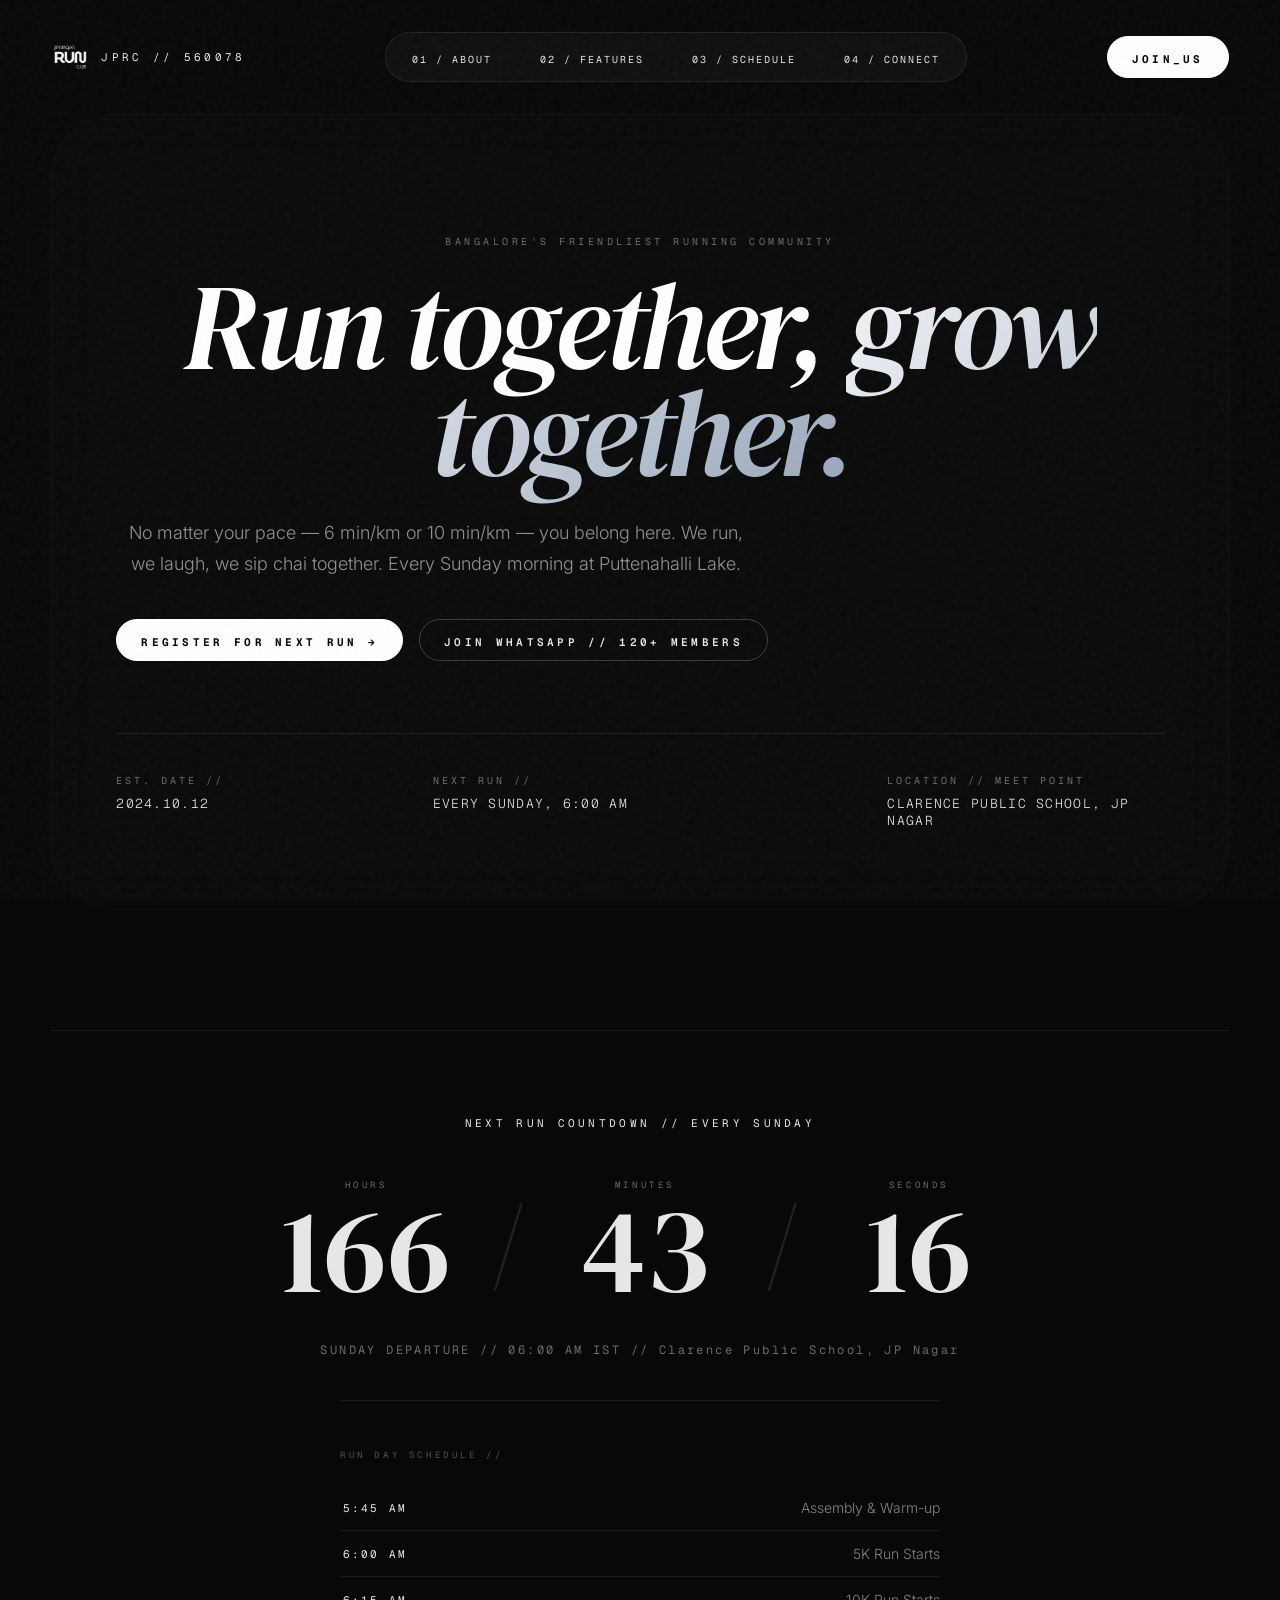
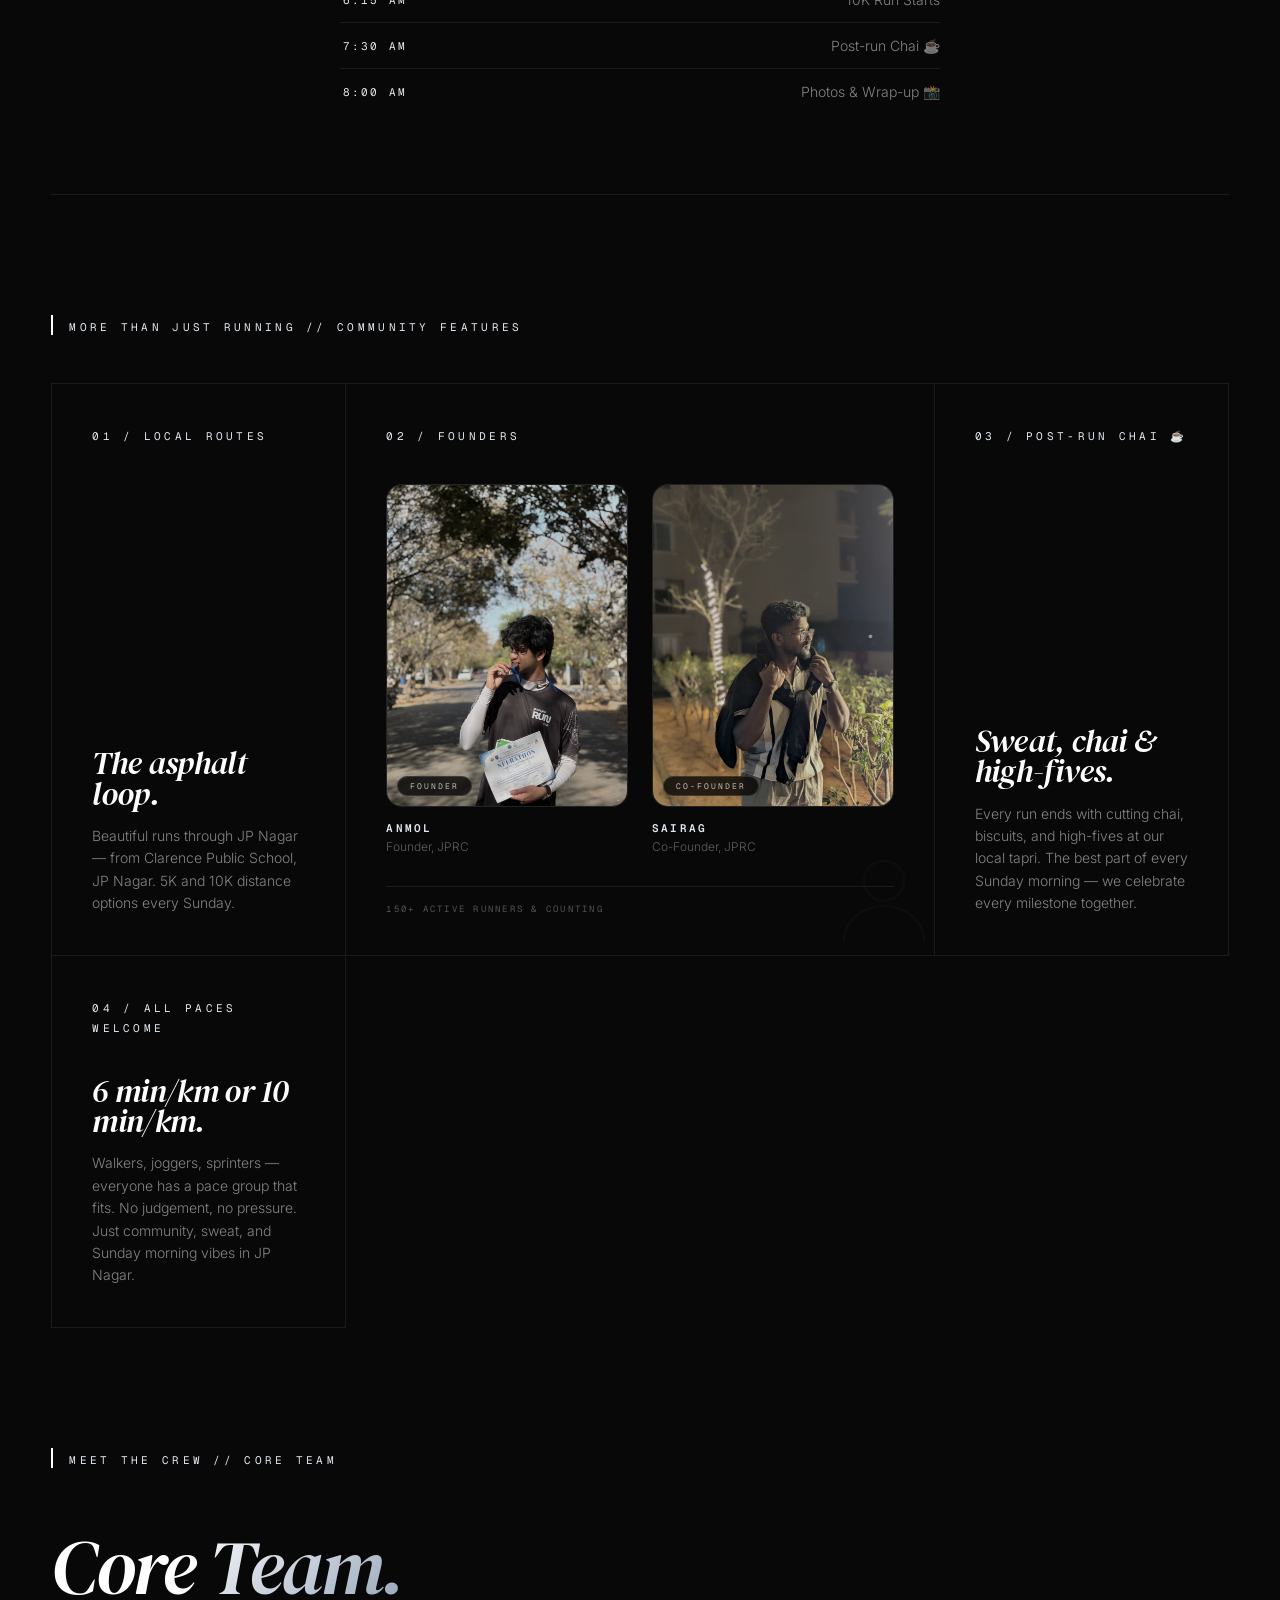
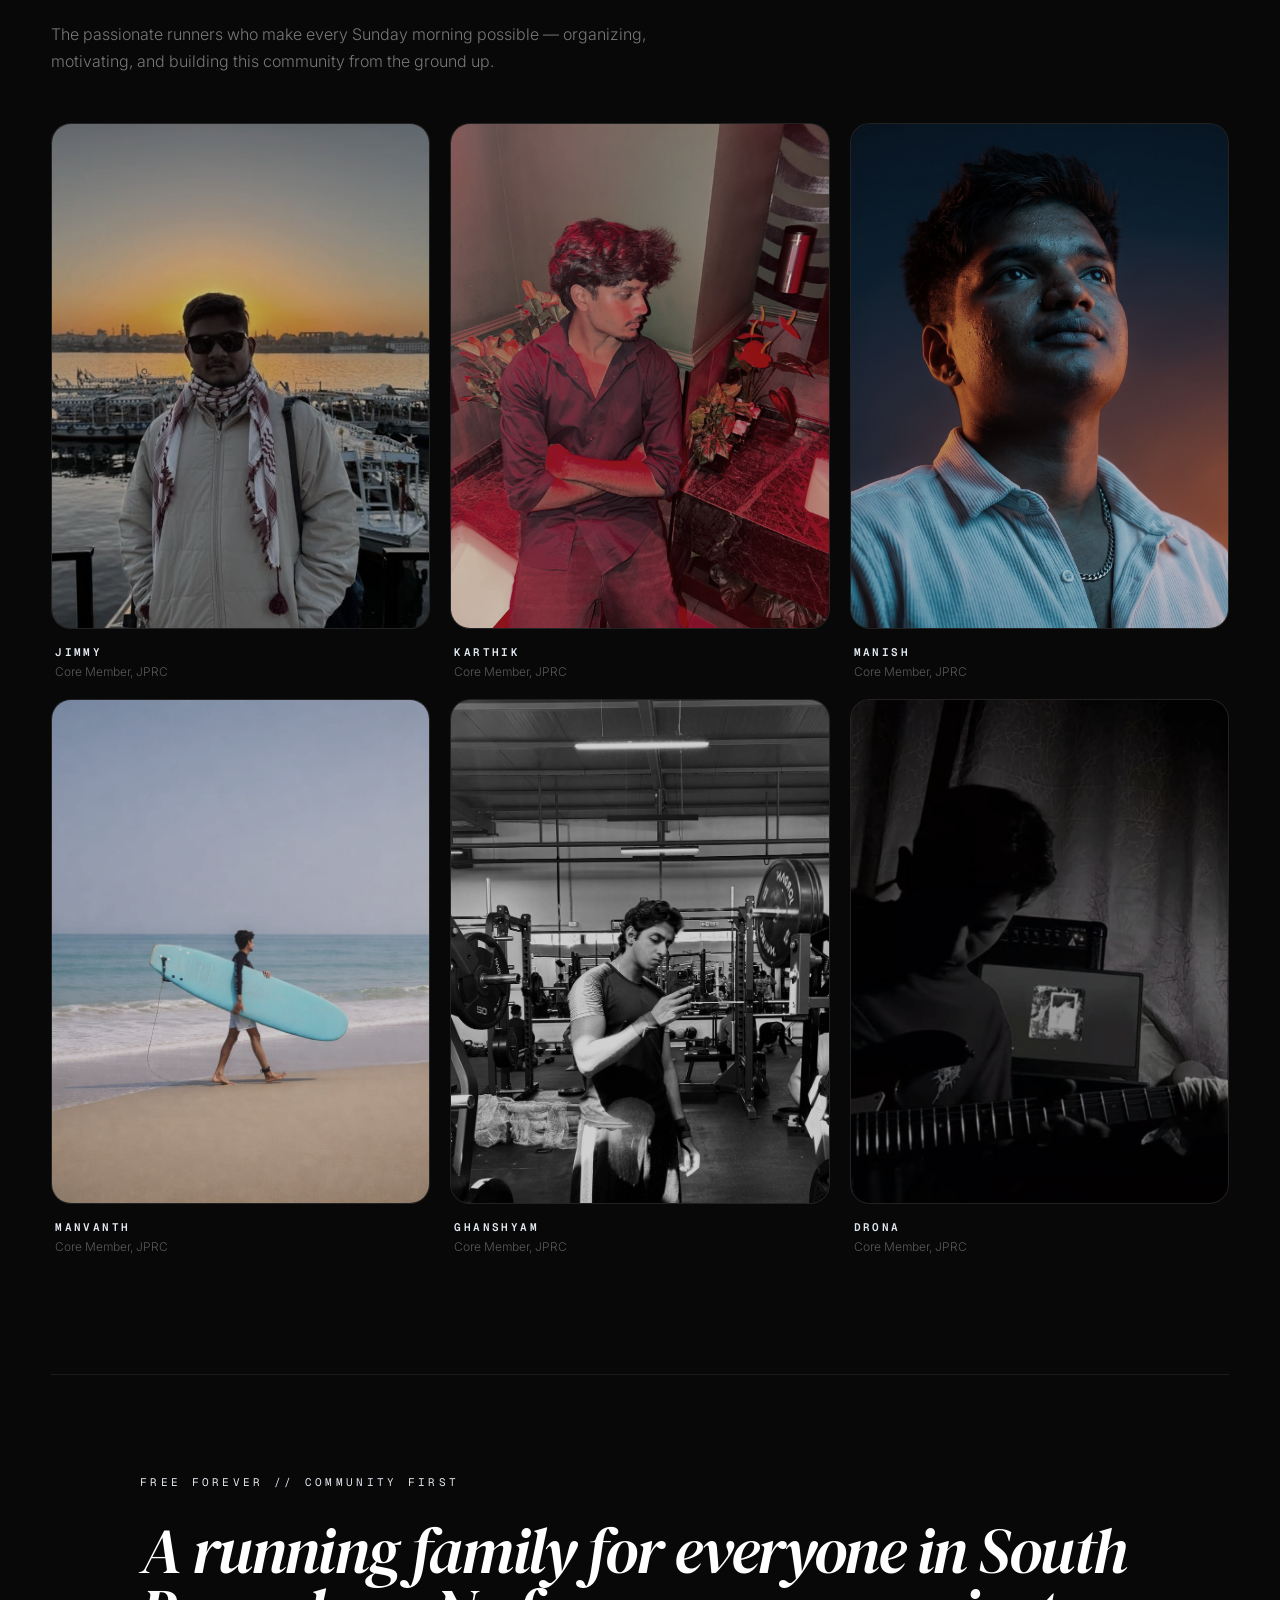
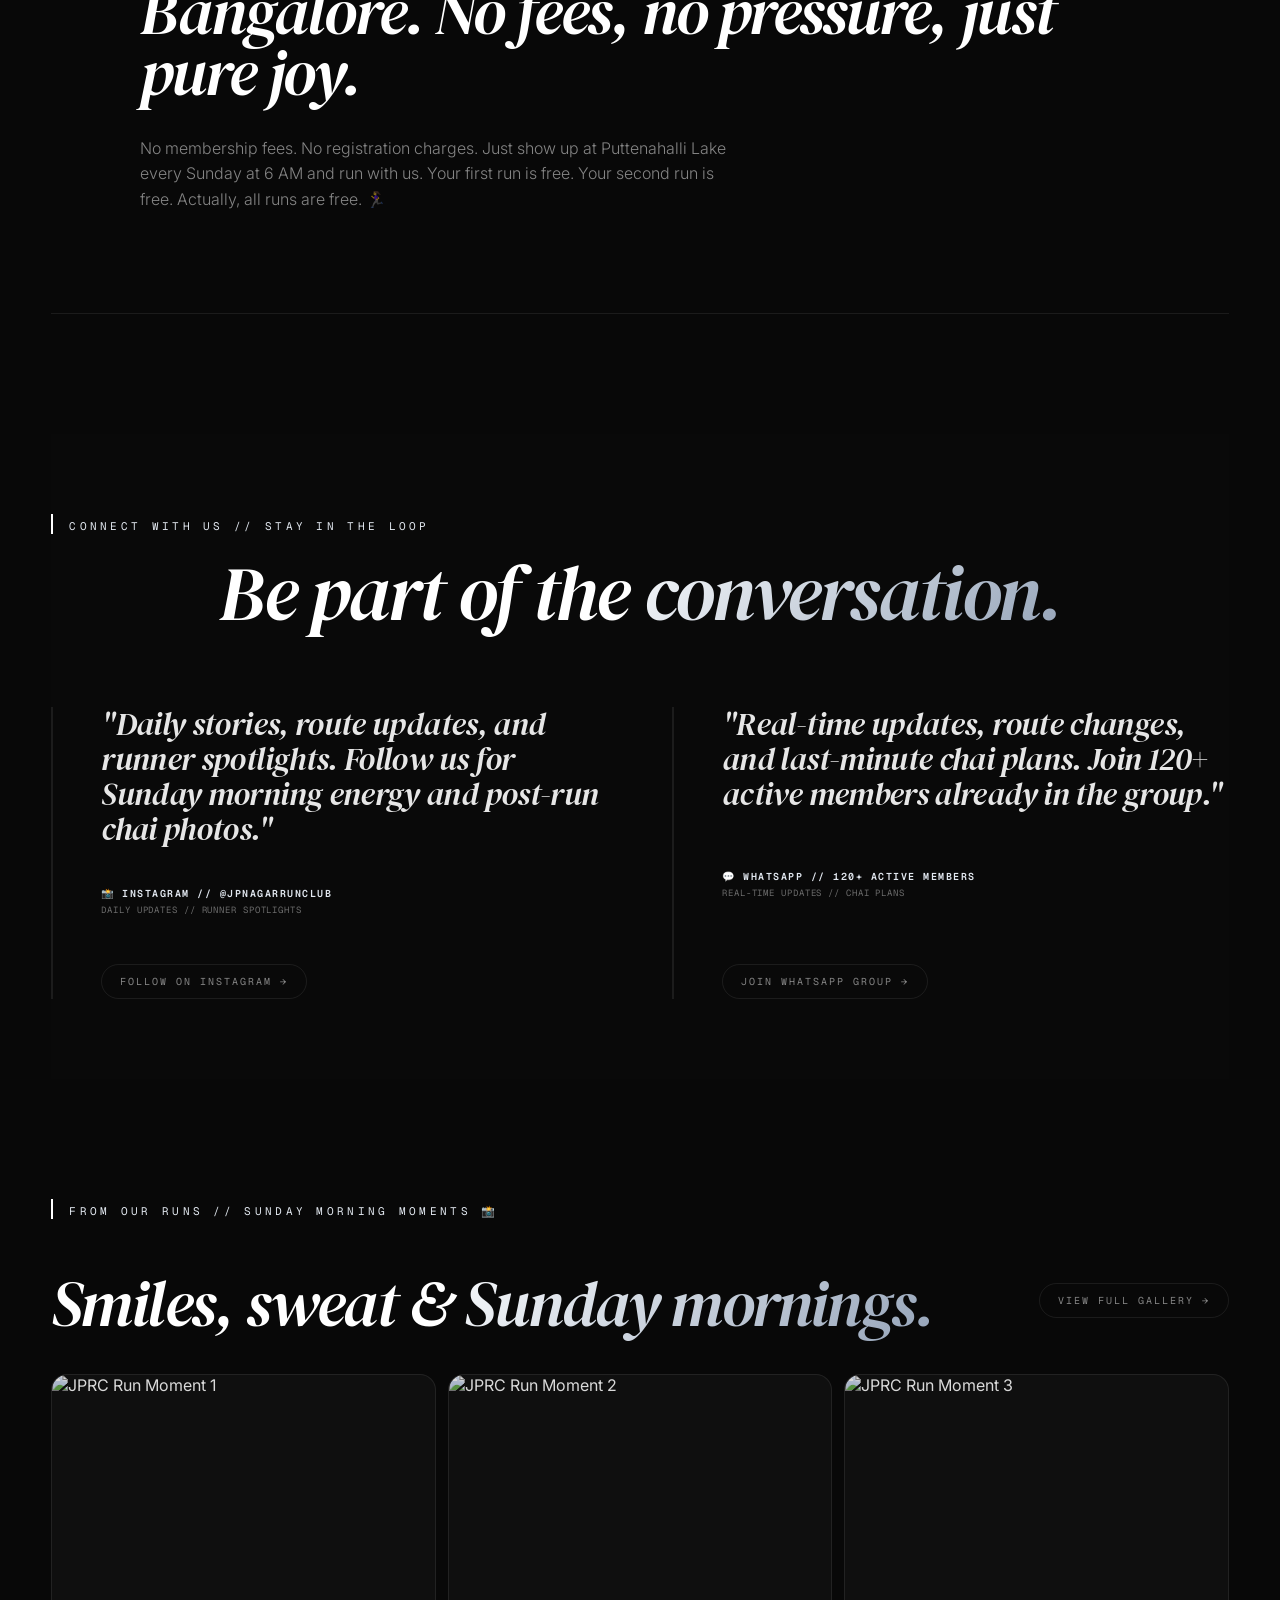
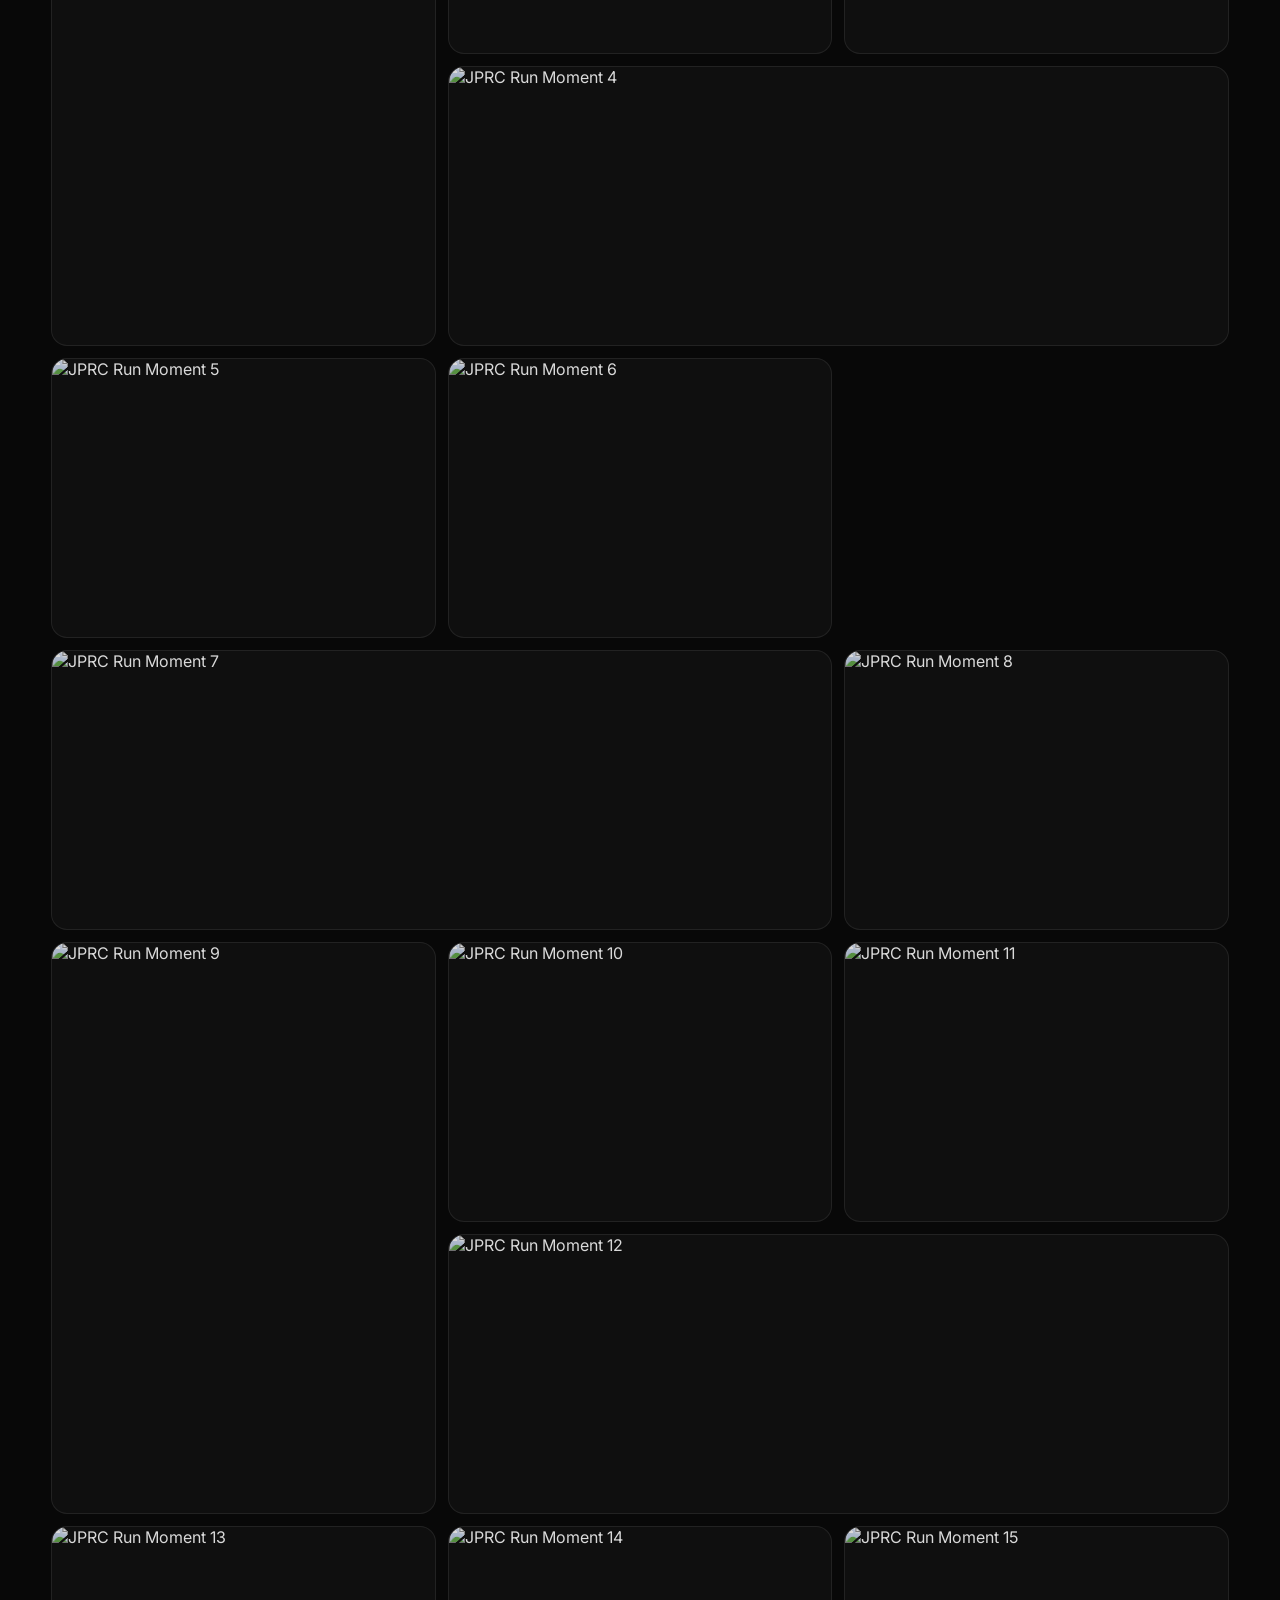
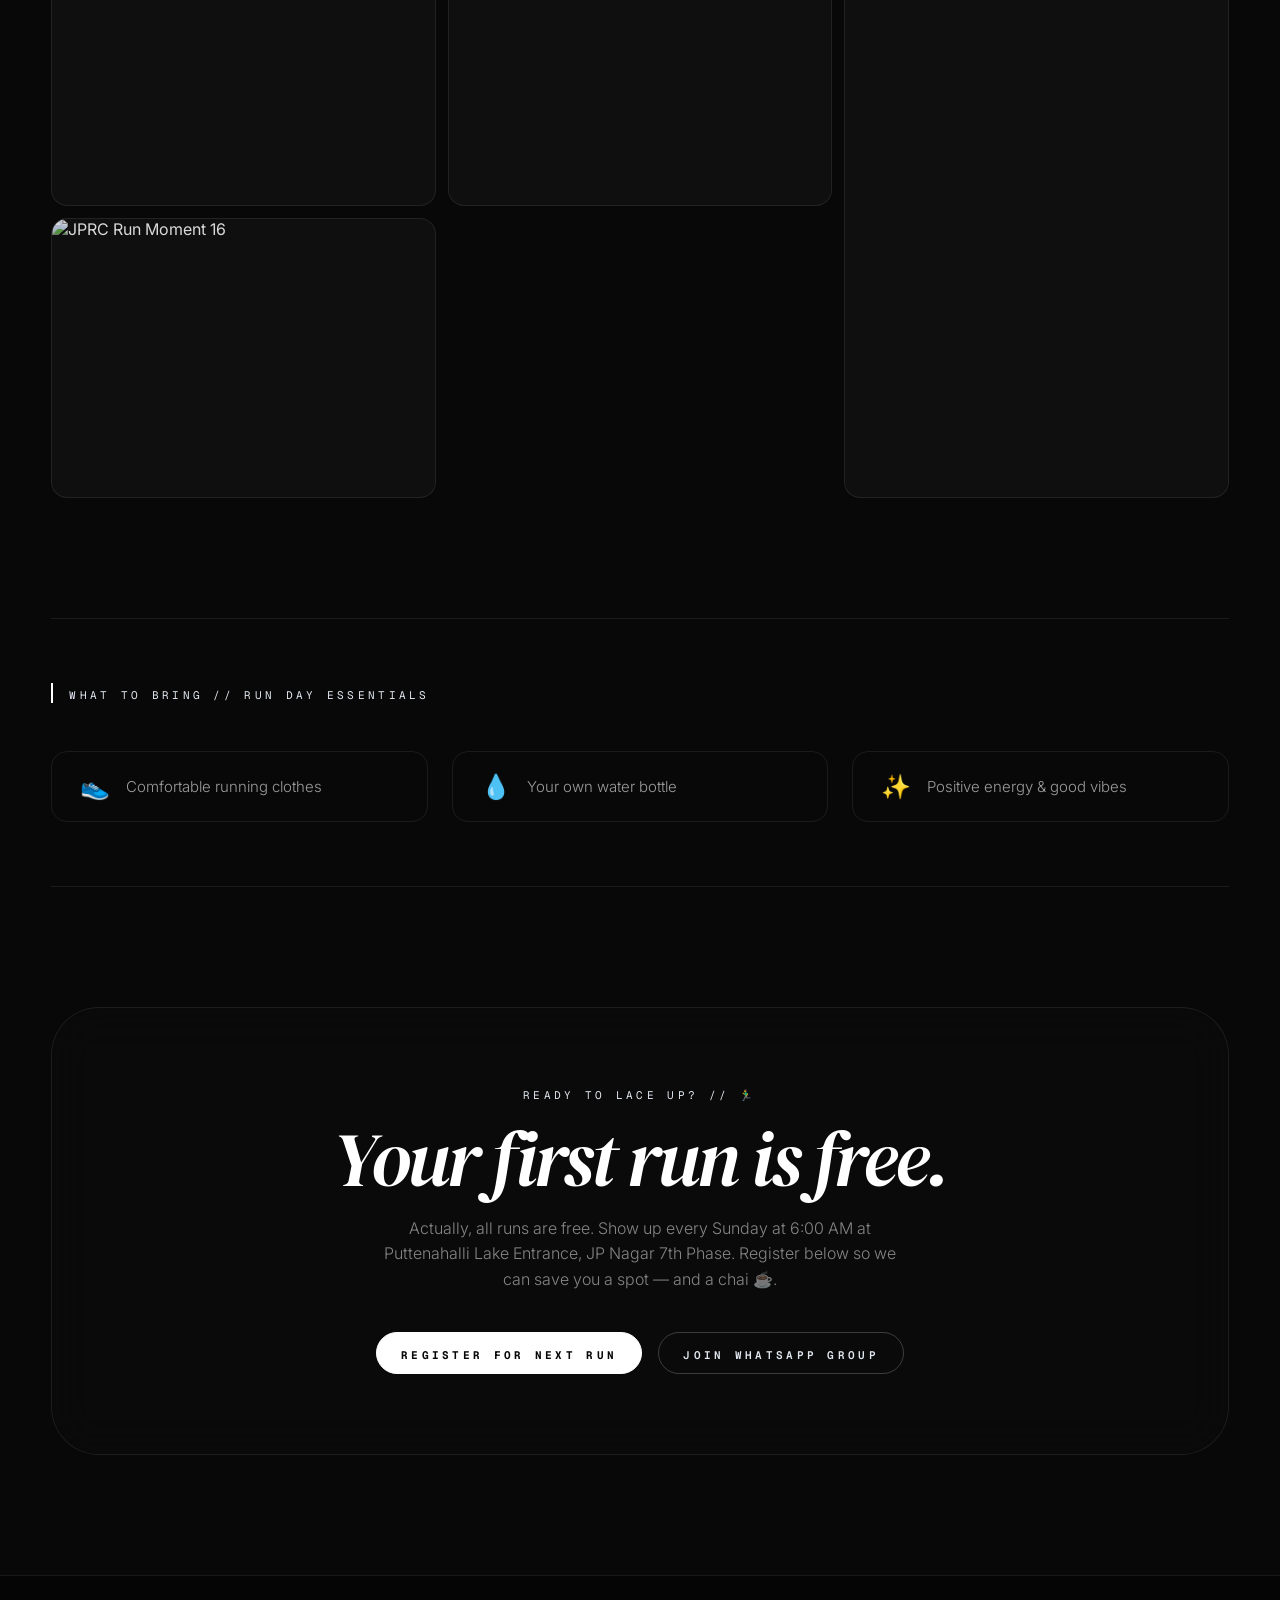
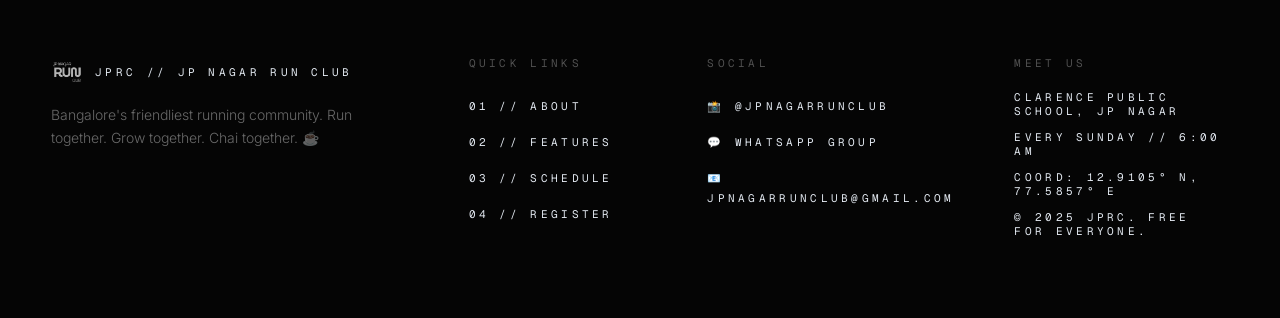
==== commit 539cc890: "core team photos" ====
--- a/index.html
+++ b/index.html
@@ -185,7 +185,9 @@
                     <div class="card-body">
                         <div class="founders-grid">
                             <!-- Founder: Anmol -->
-                            <a href="https://www.instagram.com/anmol_karthik?igsh=MWxkdGR0NW0yYWszNw==" target="_blank" rel="noopener noreferrer" class="founder-item founder-item--link" title="Follow Anmol on Instagram">
+                            <a href="https://www.instagram.com/anmol_karthik?igsh=MWxkdGR0NW0yYWszNw==" target="_blank"
+                                rel="noopener noreferrer" class="founder-item founder-item--link"
+                                title="Follow Anmol on Instagram">
                                 <div class="founder-avatar-wrapper">
                                     <img src="anmol.jpeg" alt="Anmol - Founder" class="founder-img">
                                     <div class="founder-role-badge mono-label">FOUNDER</div>
@@ -197,7 +199,9 @@
                                 </div>
                             </a>
                             <!-- Co-Founder: Sairag -->
-                            <a href="https://www.instagram.com/sairagh_10?igsh=M2I0ZzVpbWhsd2lq" target="_blank" rel="noopener noreferrer" class="founder-item founder-item--link" title="Follow Sairag on Instagram">
+                            <a href="https://www.instagram.com/sairagh_10?igsh=M2I0ZzVpbWhsd2lq" target="_blank"
+                                rel="noopener noreferrer" class="founder-item founder-item--link"
+                                title="Follow Sairag on Instagram">
                                 <div class="founder-avatar-wrapper">
                                     <img src="sairag.jpeg" alt="Sairag - Co-Founder" class="founder-img">
                                     <div class="founder-role-badge mono-label">CO-FOUNDER</div>
@@ -249,6 +253,105 @@
                         </p>
                     </div>
                 </div>
+            </div>
+        </section>
+
+        <!-- Core Team Section -->
+        <section class="core-team-section scroll-reveal" id="team">
+            <div class="section-label">
+                <span class="mono-label">MEET THE CREW // CORE TEAM</span>
+            </div>
+            <div class="core-team-header">
+                <h2 class="core-team-headline">Core <span class="gradient-text">Team.</span></h2>
+                <p class="core-team-subtext font-sans">The passionate runners who make every Sunday morning possible —
+                    organizing, motivating, and building this community from the ground up.</p>
+            </div>
+            <div class="core-team-grid">
+
+                <!-- Team Member 1: Jimmy -->
+                <div class="team-member-card scroll-reveal">
+                    <div class="team-member-avatar-wrapper">
+                        <img src="Team photos/jimmy.jpeg" alt="Jimmy - Core Team" class="team-member-img">
+                        <div class="team-member-overlay">
+                            <span class="mono-label">CORE TEAM</span>
+                        </div>
+                    </div>
+                    <div class="team-member-info">
+                        <span class="team-member-name mono-label">JIMMY</span>
+                        <span class="team-member-role font-sans">Core Member, JPRC</span>
+                    </div>
+                </div>
+
+                <!-- Team Member 2: Karthik -->
+                <div class="team-member-card scroll-reveal">
+                    <div class="team-member-avatar-wrapper">
+                        <img src="Team photos/karthik.jpeg" alt="Karthik - Core Team" class="team-member-img">
+                        <div class="team-member-overlay">
+                            <span class="mono-label">CORE TEAM</span>
+                        </div>
+                    </div>
+                    <div class="team-member-info">
+                        <span class="team-member-name mono-label">KARTHIK</span>
+                        <span class="team-member-role font-sans">Core Member, JPRC</span>
+                    </div>
+                </div>
+
+                <!-- Team Member 3: Manish -->
+                <div class="team-member-card scroll-reveal">
+                    <div class="team-member-avatar-wrapper">
+                        <img src="Team photos/Manish.jpeg" alt="Manish - Core Team" class="team-member-img">
+                        <div class="team-member-overlay">
+                            <span class="mono-label">CORE TEAM</span>
+                        </div>
+                    </div>
+                    <div class="team-member-info">
+                        <span class="team-member-name mono-label">MANISH</span>
+                        <span class="team-member-role font-sans">Core Member, JPRC</span>
+                    </div>
+                </div>
+
+                <!-- Team Member 4: Manvanth -->
+                <div class="team-member-card scroll-reveal">
+                    <div class="team-member-avatar-wrapper">
+                        <img src="Team photos/Manvanth.jpeg" alt="Manvanth - Core Team" class="team-member-img">
+                        <div class="team-member-overlay">
+                            <span class="mono-label">CORE TEAM</span>
+                        </div>
+                    </div>
+                    <div class="team-member-info">
+                        <span class="team-member-name mono-label">MANVANTH</span>
+                        <span class="team-member-role font-sans">Core Member, JPRC</span>
+                    </div>
+                </div>
+
+                <!-- Team Member 5: Ghanshyam -->
+                <div class="team-member-card scroll-reveal">
+                    <div class="team-member-avatar-wrapper">
+                        <img src="Team photos/Ghanshyam.jpeg" alt="Ghanshyam - Core Team" class="team-member-img">
+                        <div class="team-member-overlay">
+                            <span class="mono-label">CORE TEAM</span>
+                        </div>
+                    </div>
+                    <div class="team-member-info">
+                        <span class="team-member-name mono-label">GHANSHYAM</span>
+                        <span class="team-member-role font-sans">Core Member, JPRC</span>
+                    </div>
+                </div>
+
+                <!-- Team Member 6: Drona -->
+                <div class="team-member-card scroll-reveal">
+                    <div class="team-member-avatar-wrapper">
+                        <img src="Team photos/drona.jpeg" alt="Drona - Core Team" class="team-member-img">
+                        <div class="team-member-overlay">
+                            <span class="mono-label">CORE TEAM</span>
+                        </div>
+                    </div>
+                    <div class="team-member-info">
+                        <span class="team-member-name mono-label">DRONA</span>
+                        <span class="team-member-role font-sans">Core Member, JPRC</span>
+                    </div>
+                </div>
+
             </div>
         </section>
 
@@ -479,7 +582,7 @@
             </div>
             <div class="footer-coords">
                 <span class="mono-label footer-section-title">MEET US</span>
-                <span class="mono-label">PUTTENAHALLI LAKE, JP NAGAR</span>
+                <span class="mono-label">Clarence Public School, Jp Nagar</span>
                 <span class="mono-label">EVERY SUNDAY // 6:00 AM</span>
                 <span class="mono-label">COORD: 12.9105° N, 77.5857° E</span>
                 <span class="mono-label">© 2025 JPRC. FREE FOR EVERYONE.</span>
--- a/style.css
+++ b/style.css
@@ -827,6 +827,134 @@
 }
 
 
+
+/* ==========================================================================
+   CORE TEAM SECTION
+   ========================================================================== */
+.core-team-section {
+    width: 100%;
+    display: flex;
+    flex-direction: column;
+    gap: 48px;
+}
+
+.core-team-header {
+    display: flex;
+    flex-direction: column;
+    gap: 20px;
+    max-width: 680px;
+}
+
+.core-team-headline {
+    font-family: var(--font-serif);
+    font-style: italic;
+    font-weight: 400;
+    font-size: clamp(40px, 6vw, 80px);
+    line-height: 0.9;
+    letter-spacing: -0.03em;
+    color: var(--text-white);
+}
+
+.core-team-subtext {
+    font-size: 16px;
+    line-height: 1.7;
+    color: rgba(255, 255, 255, 0.45);
+    font-weight: 300;
+}
+
+.core-team-grid {
+    display: grid;
+    grid-template-columns: repeat(3, 1fr);
+    gap: 20px;
+}
+
+.team-member-card {
+    display: flex;
+    flex-direction: column;
+    gap: 16px;
+    cursor: default;
+}
+
+.team-member-avatar-wrapper {
+    position: relative;
+    width: 100%;
+    aspect-ratio: 3 / 4;
+    border-radius: 1.25rem;
+    overflow: hidden;
+    border: 1px solid var(--border-glass);
+    background: rgba(255, 255, 255, 0.03);
+    transition: border-color 0.4s var(--transition-curve), box-shadow 0.4s var(--transition-curve);
+}
+
+.team-member-avatar-wrapper:hover {
+    border-color: rgba(255, 255, 255, 0.25);
+    box-shadow: 0 0 30px rgba(255, 255, 255, 0.06);
+}
+
+.team-member-img {
+    width: 100%;
+    height: 100%;
+    object-fit: cover;
+    object-position: top center;
+    display: block;
+    filter: grayscale(40%) brightness(0.82);
+    transition: filter 0.5s var(--transition-curve), transform 0.5s var(--transition-curve);
+}
+
+.team-member-avatar-wrapper:hover .team-member-img {
+    filter: grayscale(0%) brightness(1);
+    transform: scale(1.05);
+}
+
+.team-member-overlay {
+    position: absolute;
+    bottom: 0;
+    left: 0;
+    right: 0;
+    padding: 14px 14px 12px;
+    background: linear-gradient(to top, rgba(0, 0, 0, 0.85) 0%, transparent 100%);
+    display: flex;
+    align-items: flex-end;
+    opacity: 0;
+    transform: translateY(6px);
+    transition: opacity 0.35s var(--transition-curve), transform 0.35s var(--transition-curve);
+}
+
+.team-member-avatar-wrapper:hover .team-member-overlay {
+    opacity: 1;
+    transform: translateY(0);
+}
+
+.team-member-overlay .mono-label {
+    font-size: 8px;
+    letter-spacing: 0.3em;
+    color: rgba(255, 255, 255, 0.65);
+}
+
+.team-member-info {
+    display: flex;
+    flex-direction: column;
+    gap: 5px;
+    padding: 0 4px;
+}
+
+.team-member-name {
+    font-size: 11px;
+    letter-spacing: 0.22em;
+    color: var(--text-silver);
+    font-weight: 600;
+    transition: color 0.3s var(--transition-curve);
+}
+
+.team-member-card:hover .team-member-name {
+    color: var(--text-white);
+}
+
+.team-member-role {
+    font-size: 12px;
+    color: rgba(255, 255, 255, 0.33);
+    font-weight: 300;
+}
 
 /* Hover behaviors for Registry */
 .registry-item:hover {
@@ -1289,6 +1417,10 @@
     .member-registry-card {
         grid-column: span 2;
     }
+    
+    .core-team-grid {
+        grid-template-columns: repeat(2, 1fr);
+    }
 }
 
 /* Md Devices (Tablets / Bento 2 columns) */
@@ -1346,6 +1478,11 @@
     .hero-cta-group .btn-primary,
     .hero-cta-group .btn-secondary {
         text-align: center;
+    }
+    
+    .core-team-grid {
+        grid-template-columns: repeat(2, 1fr);
+        gap: 16px;
     }
 }
 
@@ -1446,6 +1583,14 @@
     
     .gallery-item--tall { grid-row: span 1; }
     .gallery-item--wide { grid-column: span 1; }
+    
+    .core-team-grid {
+        grid-template-columns: repeat(2, 1fr);
+    }
+    
+    .core-team-headline {
+        font-size: 36px;
+    }
 }
 
 /* ==========================================================================
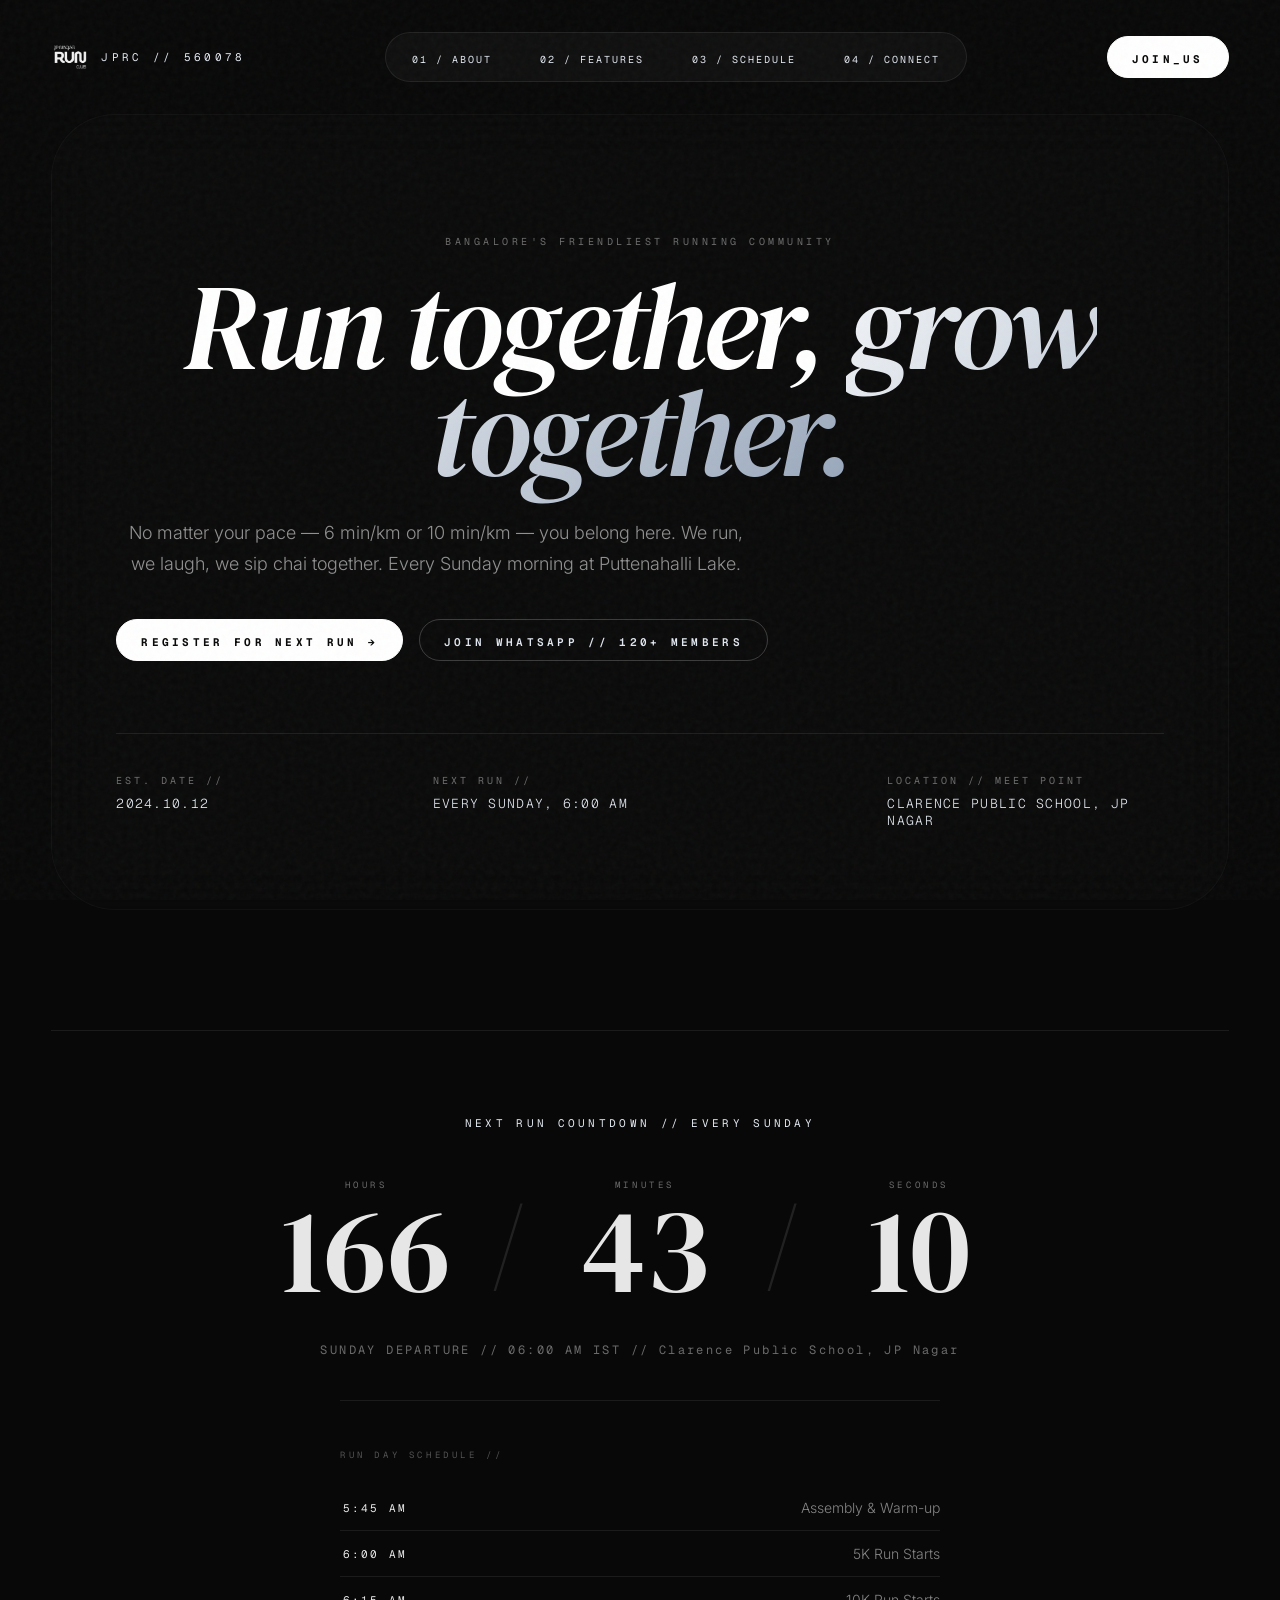
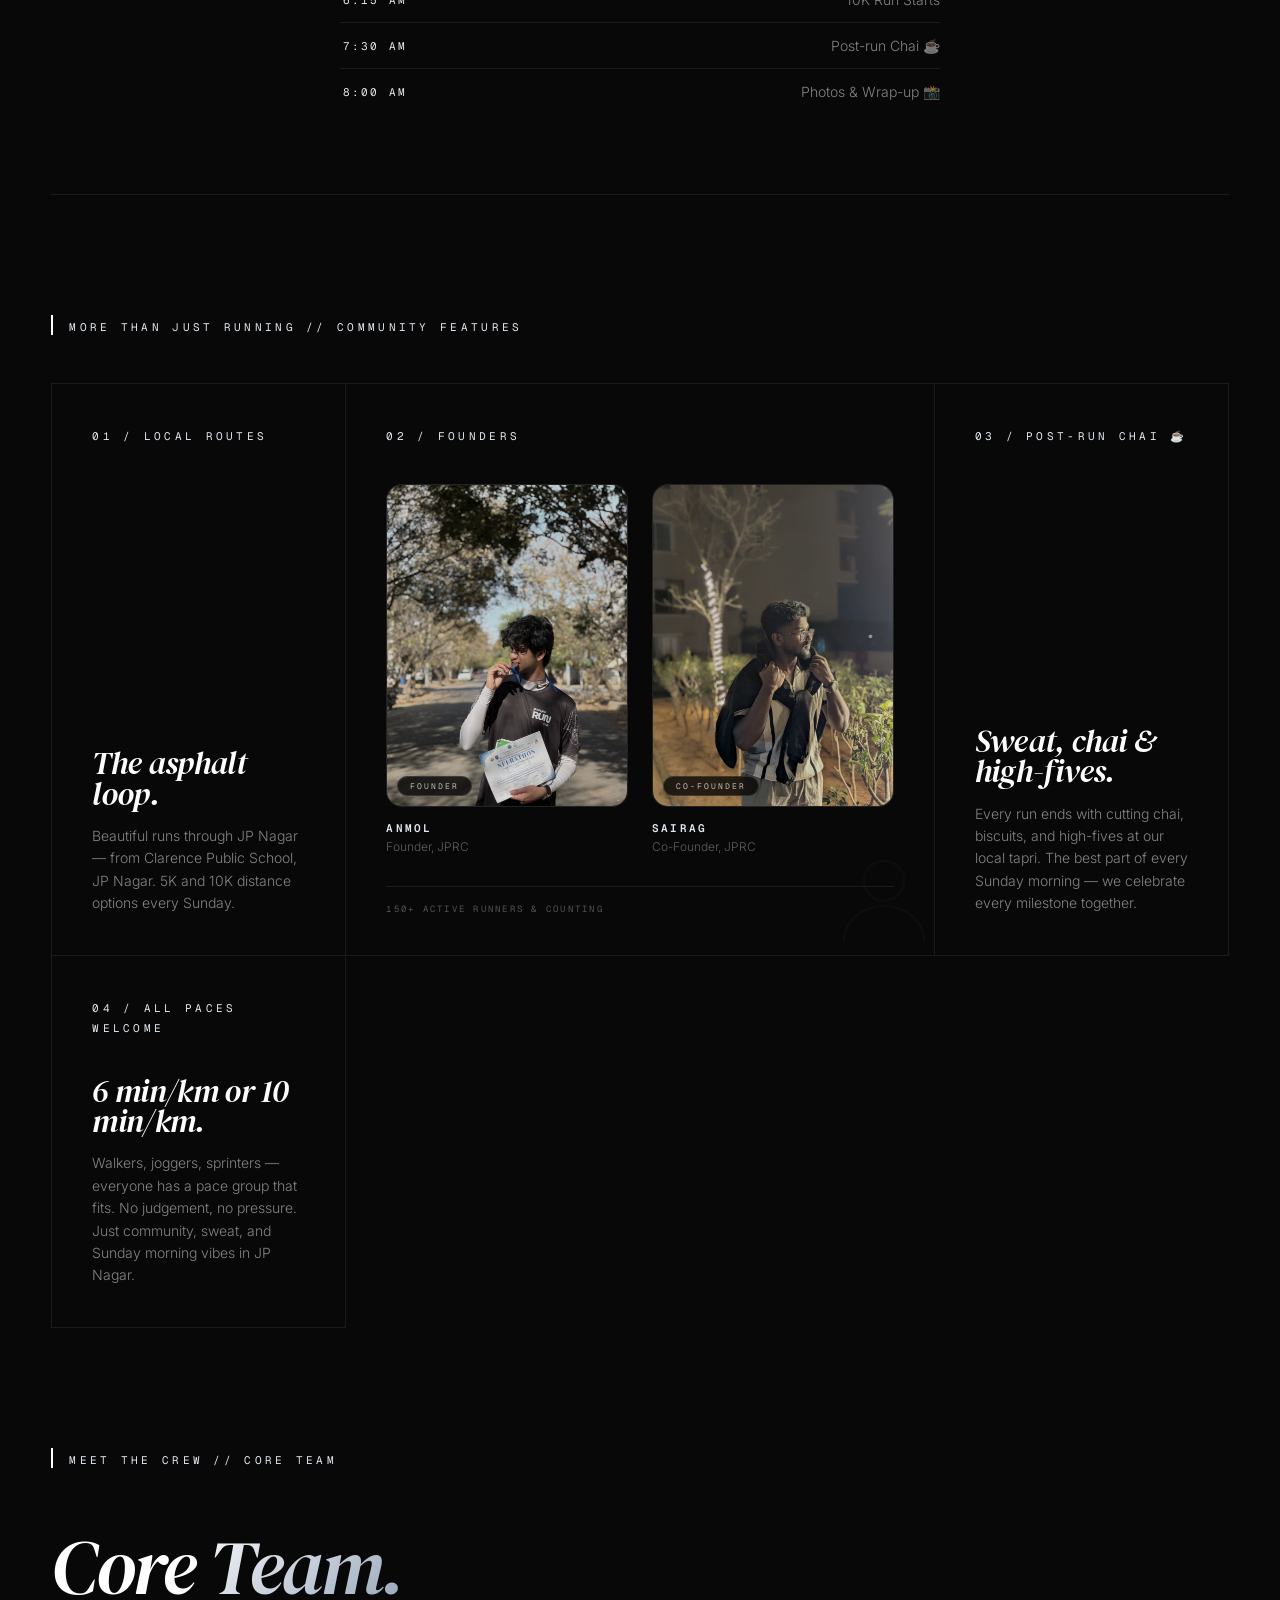
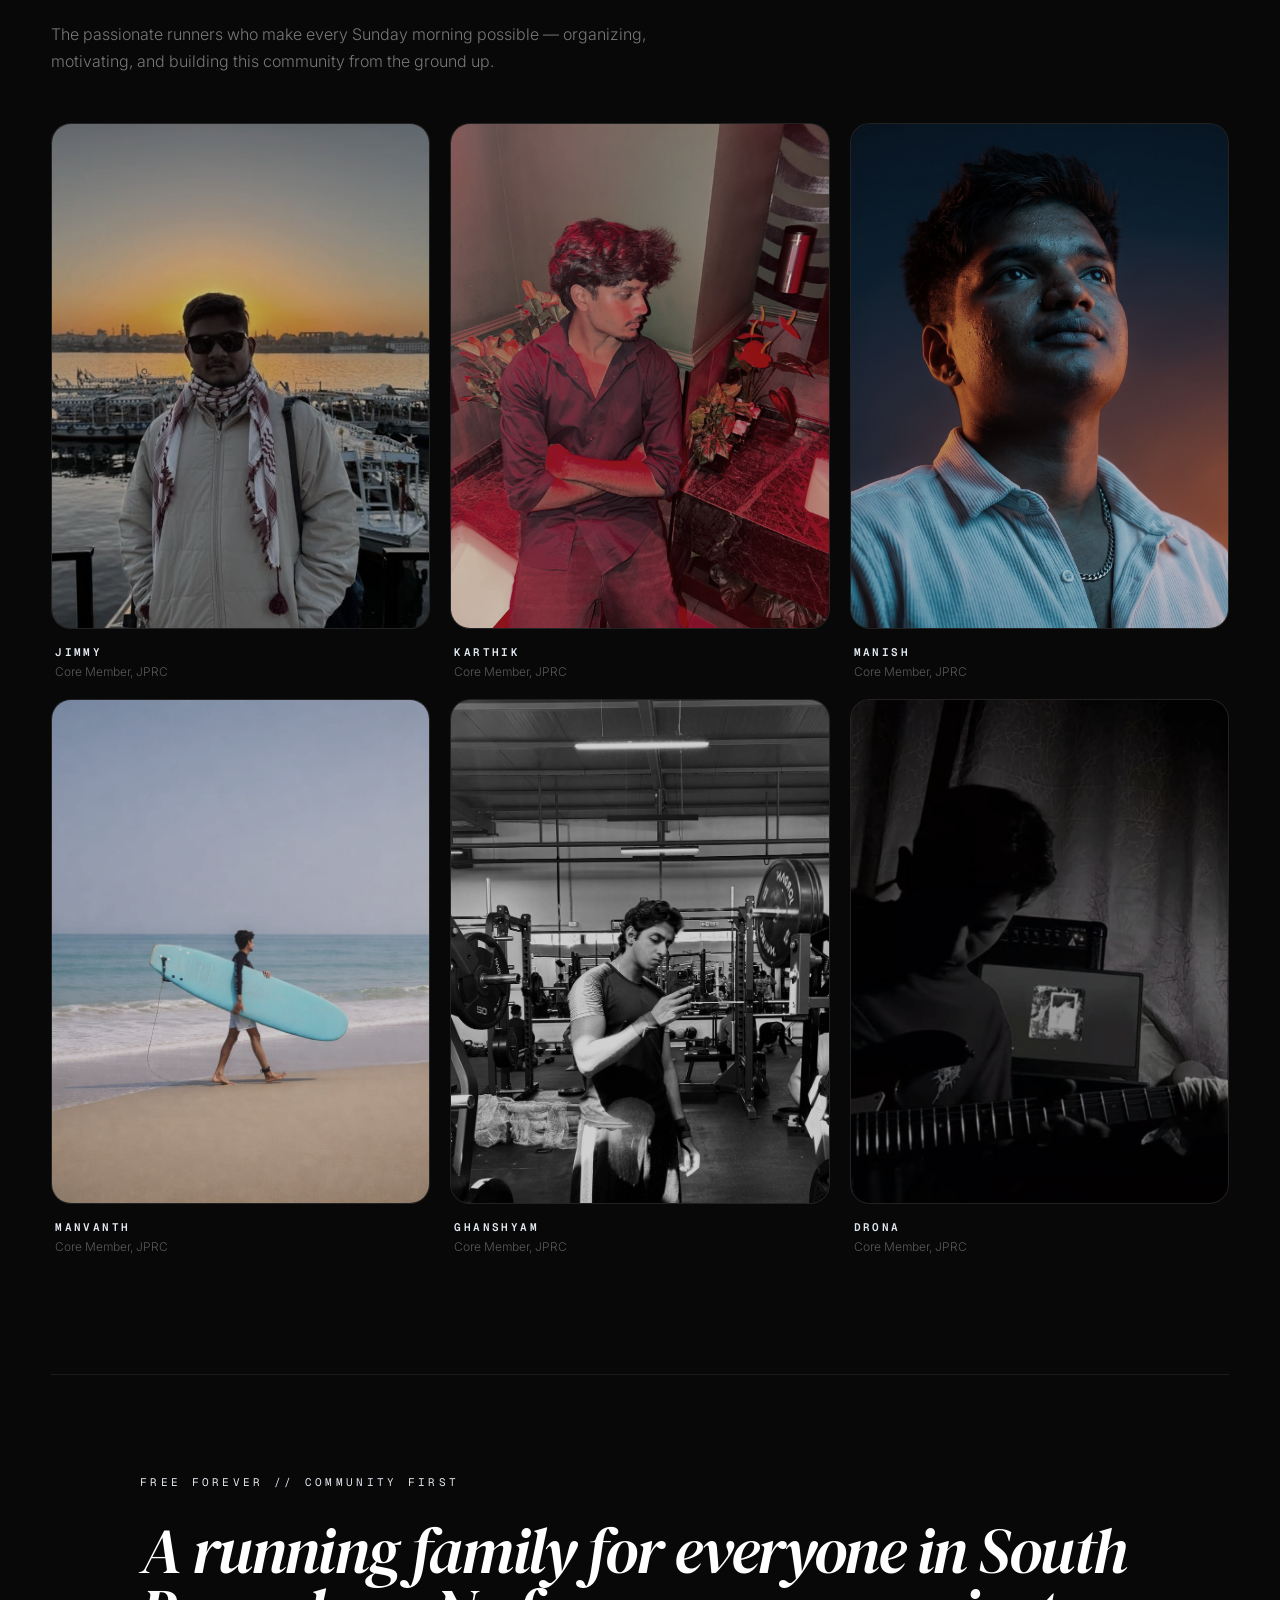
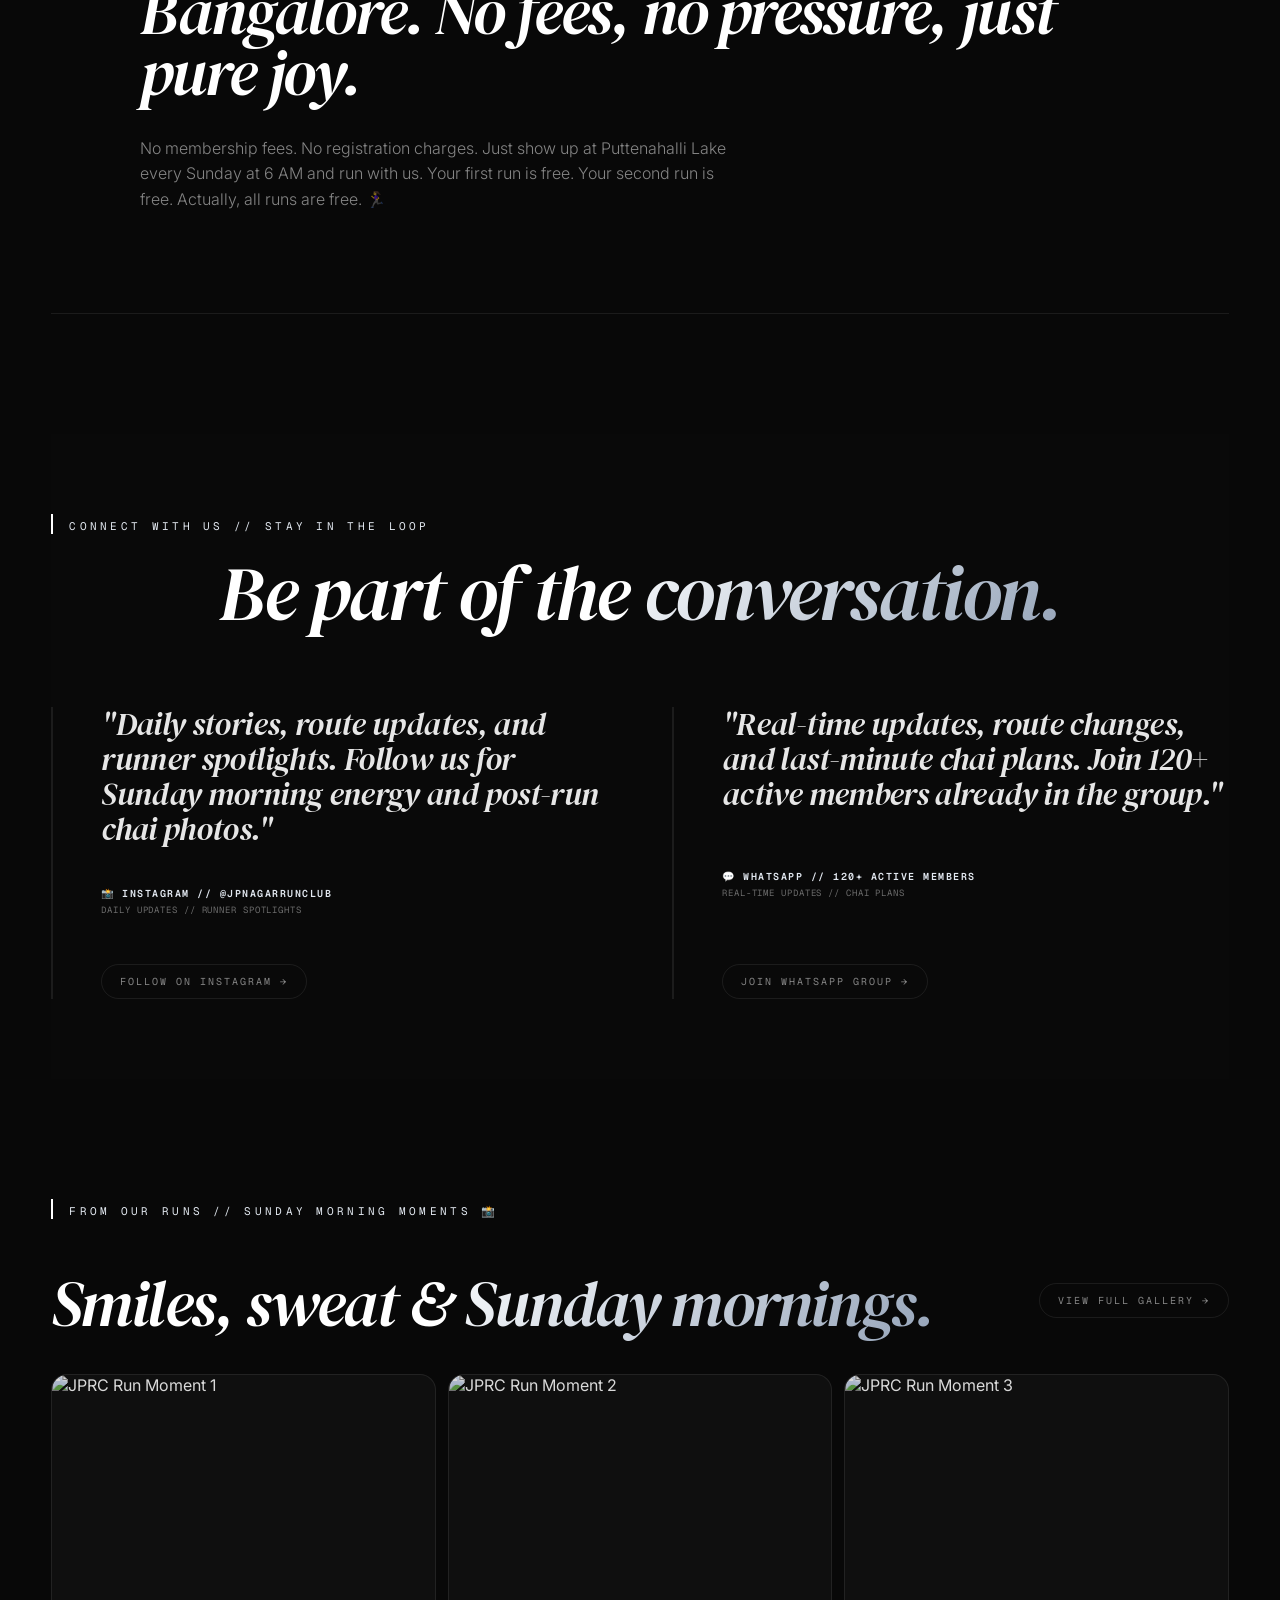
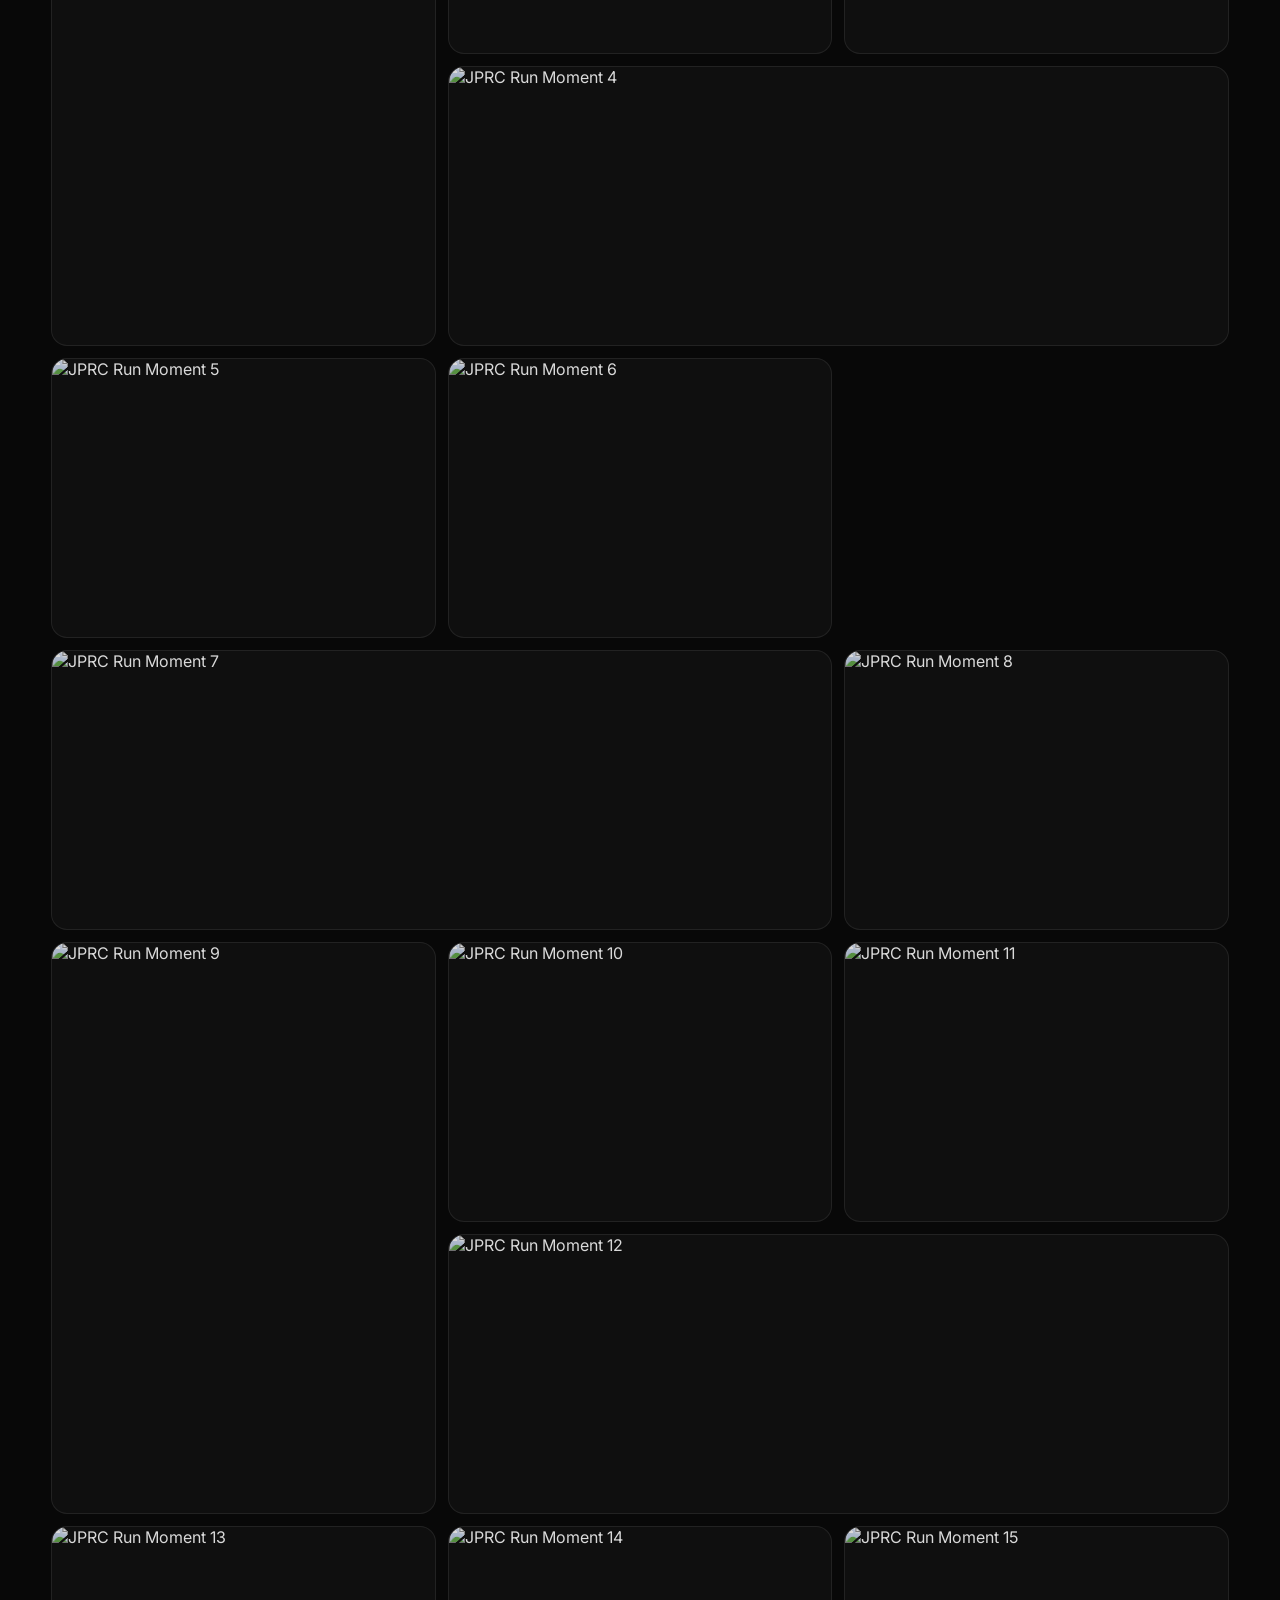
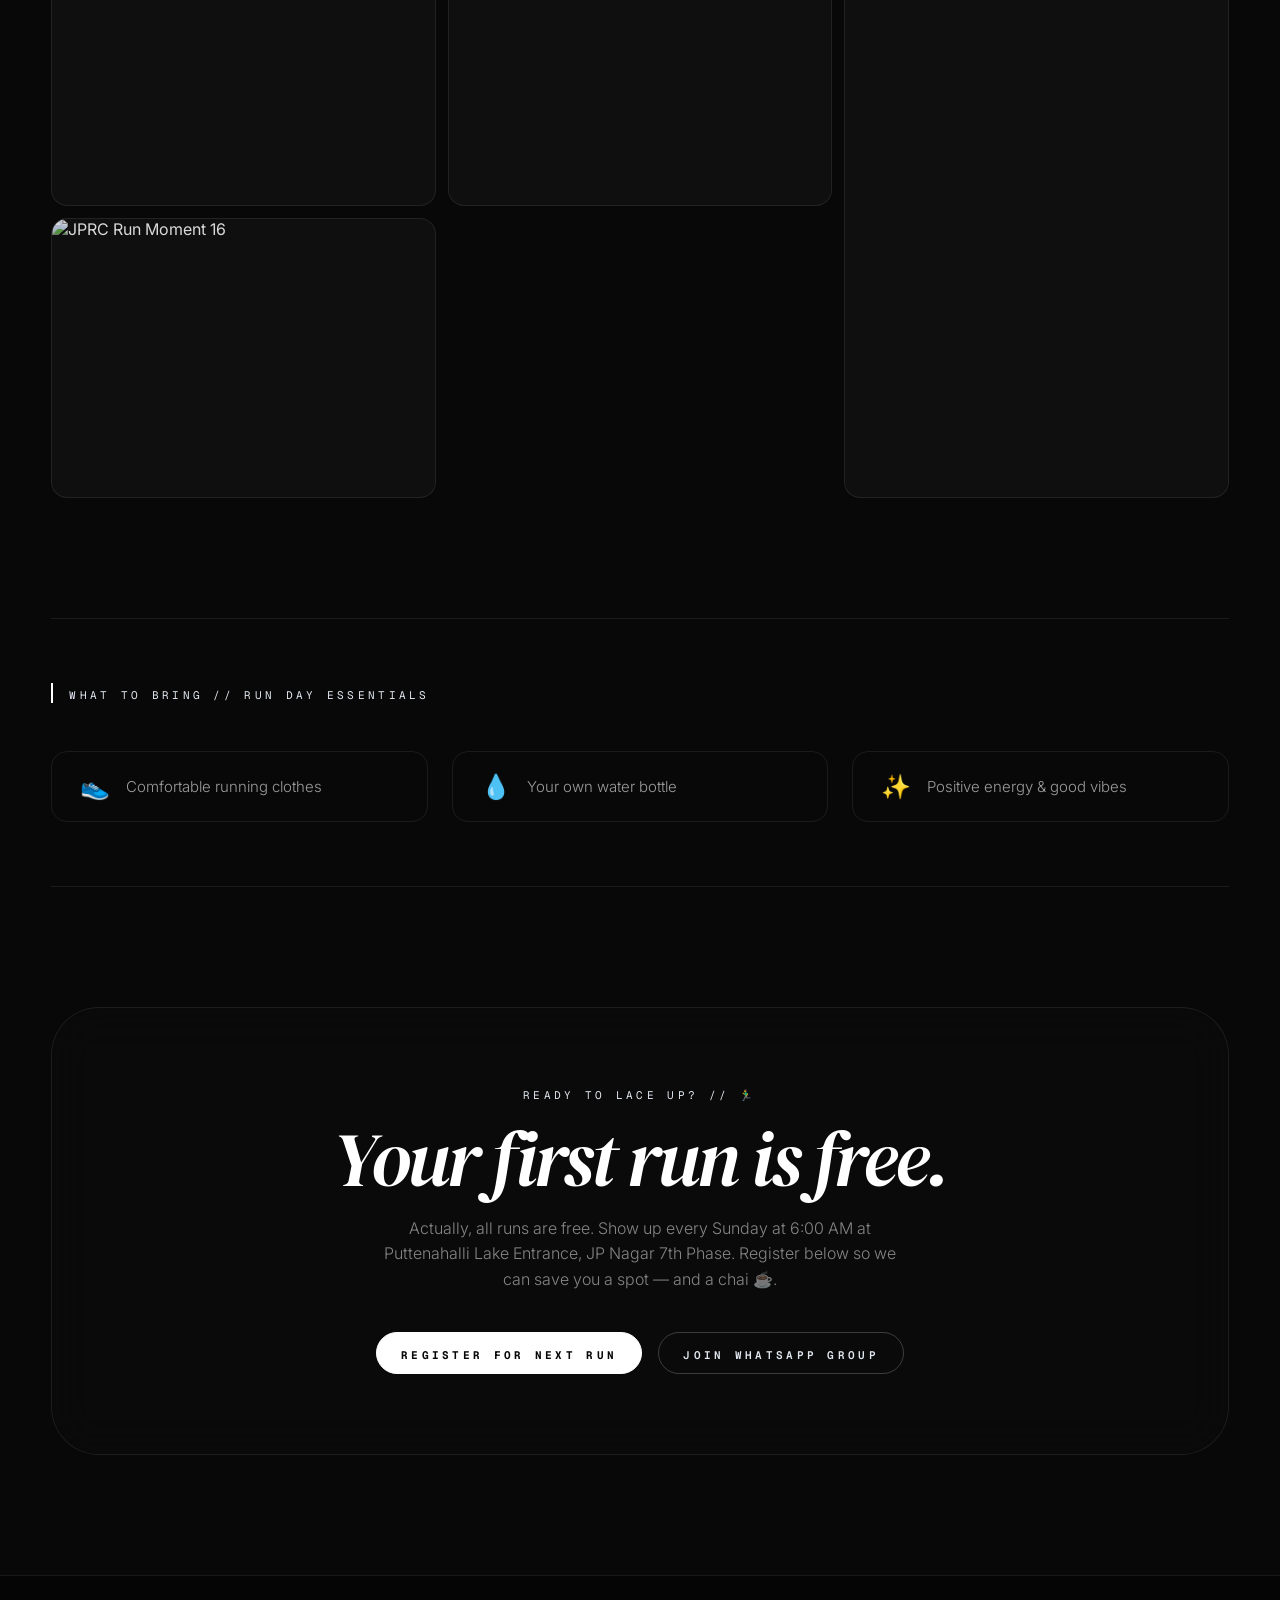
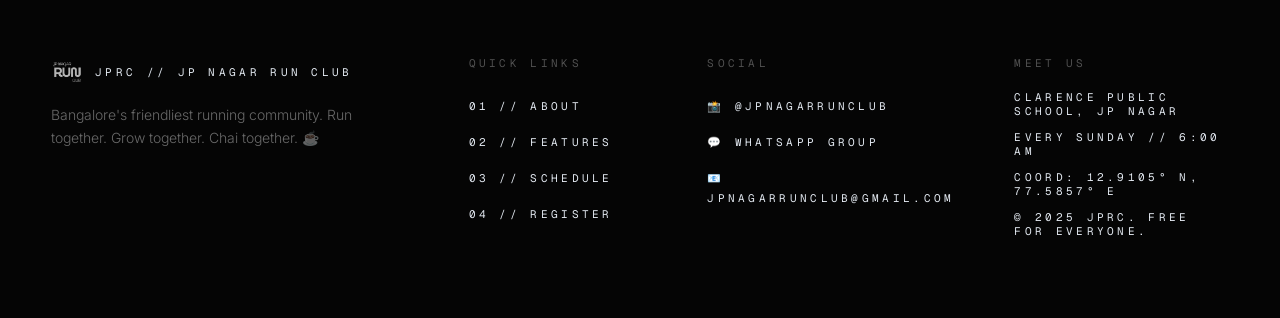
==== commit 355d5aeb: "core team photos links" ====
--- a/index.html
+++ b/index.html
@@ -269,88 +269,106 @@
             <div class="core-team-grid">
 
                 <!-- Team Member 1: Jimmy -->
-                <div class="team-member-card scroll-reveal">
+                <a href="https://www.instagram.com/_.jimmy_1046._?igsh=aW93Nnlxa2xzb2Rq" target="_blank"
+                    rel="noopener noreferrer" class="team-member-card team-member-card--link scroll-reveal"
+                    title="Follow Jimmy on Instagram">
                     <div class="team-member-avatar-wrapper">
                         <img src="Team photos/jimmy.jpeg" alt="Jimmy - Core Team" class="team-member-img">
                         <div class="team-member-overlay">
                             <span class="mono-label">CORE TEAM</span>
                         </div>
+                        <div class="team-instagram-hint mono-label">📸 @_.jimmy_1046._</div>
                     </div>
                     <div class="team-member-info">
                         <span class="team-member-name mono-label">JIMMY</span>
                         <span class="team-member-role font-sans">Core Member, JPRC</span>
                     </div>
-                </div>
+                </a>
 
                 <!-- Team Member 2: Karthik -->
-                <div class="team-member-card scroll-reveal">
+                <a href="https://www.instagram.com/kaarth1kk?igsh=MmVxMnFpcjdrOGwz" target="_blank"
+                    rel="noopener noreferrer" class="team-member-card team-member-card--link scroll-reveal"
+                    title="Follow Karthik on Instagram">
                     <div class="team-member-avatar-wrapper">
                         <img src="Team photos/karthik.jpeg" alt="Karthik - Core Team" class="team-member-img">
                         <div class="team-member-overlay">
                             <span class="mono-label">CORE TEAM</span>
                         </div>
+                        <div class="team-instagram-hint mono-label">📸 @kaarth1kk</div>
                     </div>
                     <div class="team-member-info">
                         <span class="team-member-name mono-label">KARTHIK</span>
                         <span class="team-member-role font-sans">Core Member, JPRC</span>
                     </div>
-                </div>
+                </a>
 
                 <!-- Team Member 3: Manish -->
-                <div class="team-member-card scroll-reveal">
+                <a href="https://www.instagram.com/manish._.s.k?igsh=MTFwN2QzZTUyOHdo" target="_blank"
+                    rel="noopener noreferrer" class="team-member-card team-member-card--link scroll-reveal"
+                    title="Follow Manish on Instagram">
                     <div class="team-member-avatar-wrapper">
                         <img src="Team photos/Manish.jpeg" alt="Manish - Core Team" class="team-member-img">
                         <div class="team-member-overlay">
                             <span class="mono-label">CORE TEAM</span>
                         </div>
+                        <div class="team-instagram-hint mono-label">📸 @manish._.s.k</div>
                     </div>
                     <div class="team-member-info">
                         <span class="team-member-name mono-label">MANISH</span>
                         <span class="team-member-role font-sans">Core Member, JPRC</span>
                     </div>
-                </div>
+                </a>
 
                 <!-- Team Member 4: Manvanth -->
-                <div class="team-member-card scroll-reveal">
+                <a href="https://www.instagram.com/manvanthzz?igsh=cTFmNGp5NGd5OHN1" target="_blank"
+                    rel="noopener noreferrer" class="team-member-card team-member-card--link scroll-reveal"
+                    title="Follow Manvanth on Instagram">
                     <div class="team-member-avatar-wrapper">
                         <img src="Team photos/Manvanth.jpeg" alt="Manvanth - Core Team" class="team-member-img">
                         <div class="team-member-overlay">
                             <span class="mono-label">CORE TEAM</span>
                         </div>
+                        <div class="team-instagram-hint mono-label">📸 @manvanthzz</div>
                     </div>
                     <div class="team-member-info">
                         <span class="team-member-name mono-label">MANVANTH</span>
                         <span class="team-member-role font-sans">Core Member, JPRC</span>
                     </div>
-                </div>
+                </a>
 
                 <!-- Team Member 5: Ghanshyam -->
-                <div class="team-member-card scroll-reveal">
+                <a href="https://www.instagram.com/theghanshyamshow?igsh=YWdmeXA1N3QxMTFu" target="_blank"
+                    rel="noopener noreferrer" class="team-member-card team-member-card--link scroll-reveal"
+                    title="Follow Ghanshyam on Instagram">
                     <div class="team-member-avatar-wrapper">
                         <img src="Team photos/Ghanshyam.jpeg" alt="Ghanshyam - Core Team" class="team-member-img">
                         <div class="team-member-overlay">
                             <span class="mono-label">CORE TEAM</span>
                         </div>
+                        <div class="team-instagram-hint mono-label">📸 @theghanshyamshow</div>
                     </div>
                     <div class="team-member-info">
                         <span class="team-member-name mono-label">GHANSHYAM</span>
                         <span class="team-member-role font-sans">Core Member, JPRC</span>
                     </div>
-                </div>
+                </a>
 
                 <!-- Team Member 6: Drona -->
-                <div class="team-member-card scroll-reveal">
+                <a href="https://www.instagram.com/_chinmay.v?igsh=MXZscW5wNW90cmtxcg==" target="_blank"
+                    rel="noopener noreferrer" class="team-member-card team-member-card--link scroll-reveal"
+                    title="Follow Drona on Instagram">
                     <div class="team-member-avatar-wrapper">
                         <img src="Team photos/drona.jpeg" alt="Drona - Core Team" class="team-member-img">
                         <div class="team-member-overlay">
                             <span class="mono-label">CORE TEAM</span>
                         </div>
+                        <div class="team-instagram-hint mono-label">📸 @_chinmay.v</div>
                     </div>
                     <div class="team-member-info">
                         <span class="team-member-name mono-label">DRONA</span>
                         <span class="team-member-role font-sans">Core Member, JPRC</span>
                     </div>
-                </div>
+                </a>
 
             </div>
         </section>
--- a/style.css
+++ b/style.css
@@ -954,6 +954,50 @@
     font-size: 12px;
     color: rgba(255, 255, 255, 0.33);
     font-weight: 300;
+}
+
+/* Clickable team member card (anchor tag variant) */
+.team-member-card--link {
+    text-decoration: none;
+    cursor: pointer;
+}
+
+.team-member-card--link:hover .team-member-avatar-wrapper {
+    border-color: rgba(255, 255, 255, 0.35);
+    box-shadow: 0 0 24px rgba(255, 255, 255, 0.08);
+}
+
+.team-member-card--link:hover .team-member-img {
+    filter: grayscale(0%) brightness(1);
+    transform: scale(1.05);
+}
+
+.team-member-card--link:hover .team-member-name {
+    color: var(--text-white);
+}
+
+/* Instagram handle hint badge */
+.team-instagram-hint {
+    position: absolute;
+    bottom: 10px;
+    right: 10px;
+    background: rgba(225, 48, 108, 0.85);
+    backdrop-filter: blur(8px);
+    border: 1px solid rgba(255, 255, 255, 0.2);
+    border-radius: 9999px;
+    padding: 4px 10px;
+    font-size: 7px;
+    letter-spacing: 0.15em;
+    color: #fff;
+    opacity: 0;
+    transform: translateY(4px);
+    transition: opacity 0.3s var(--transition-curve), transform 0.3s var(--transition-curve);
+    pointer-events: none;
+}
+
+.team-member-card--link:hover .team-instagram-hint {
+    opacity: 1;
+    transform: translateY(0);
 }
 
 /* Hover behaviors for Registry */
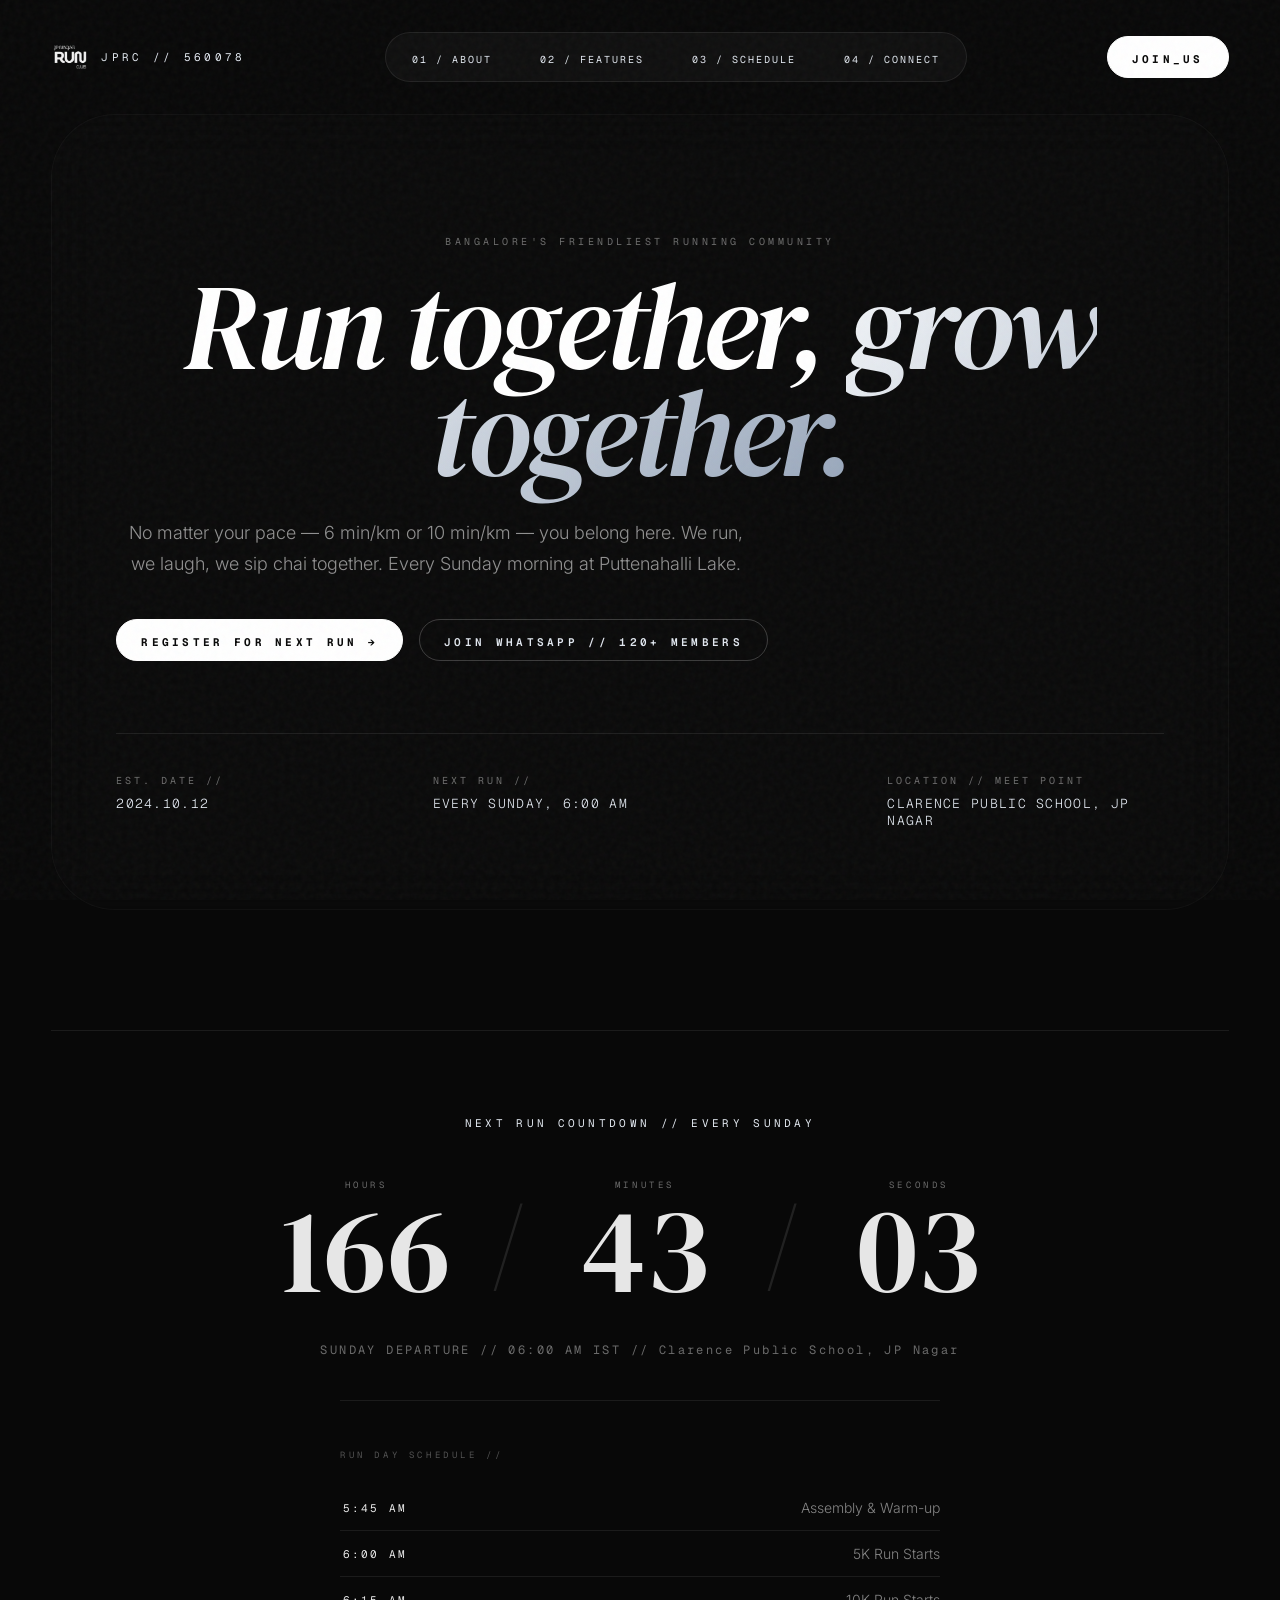
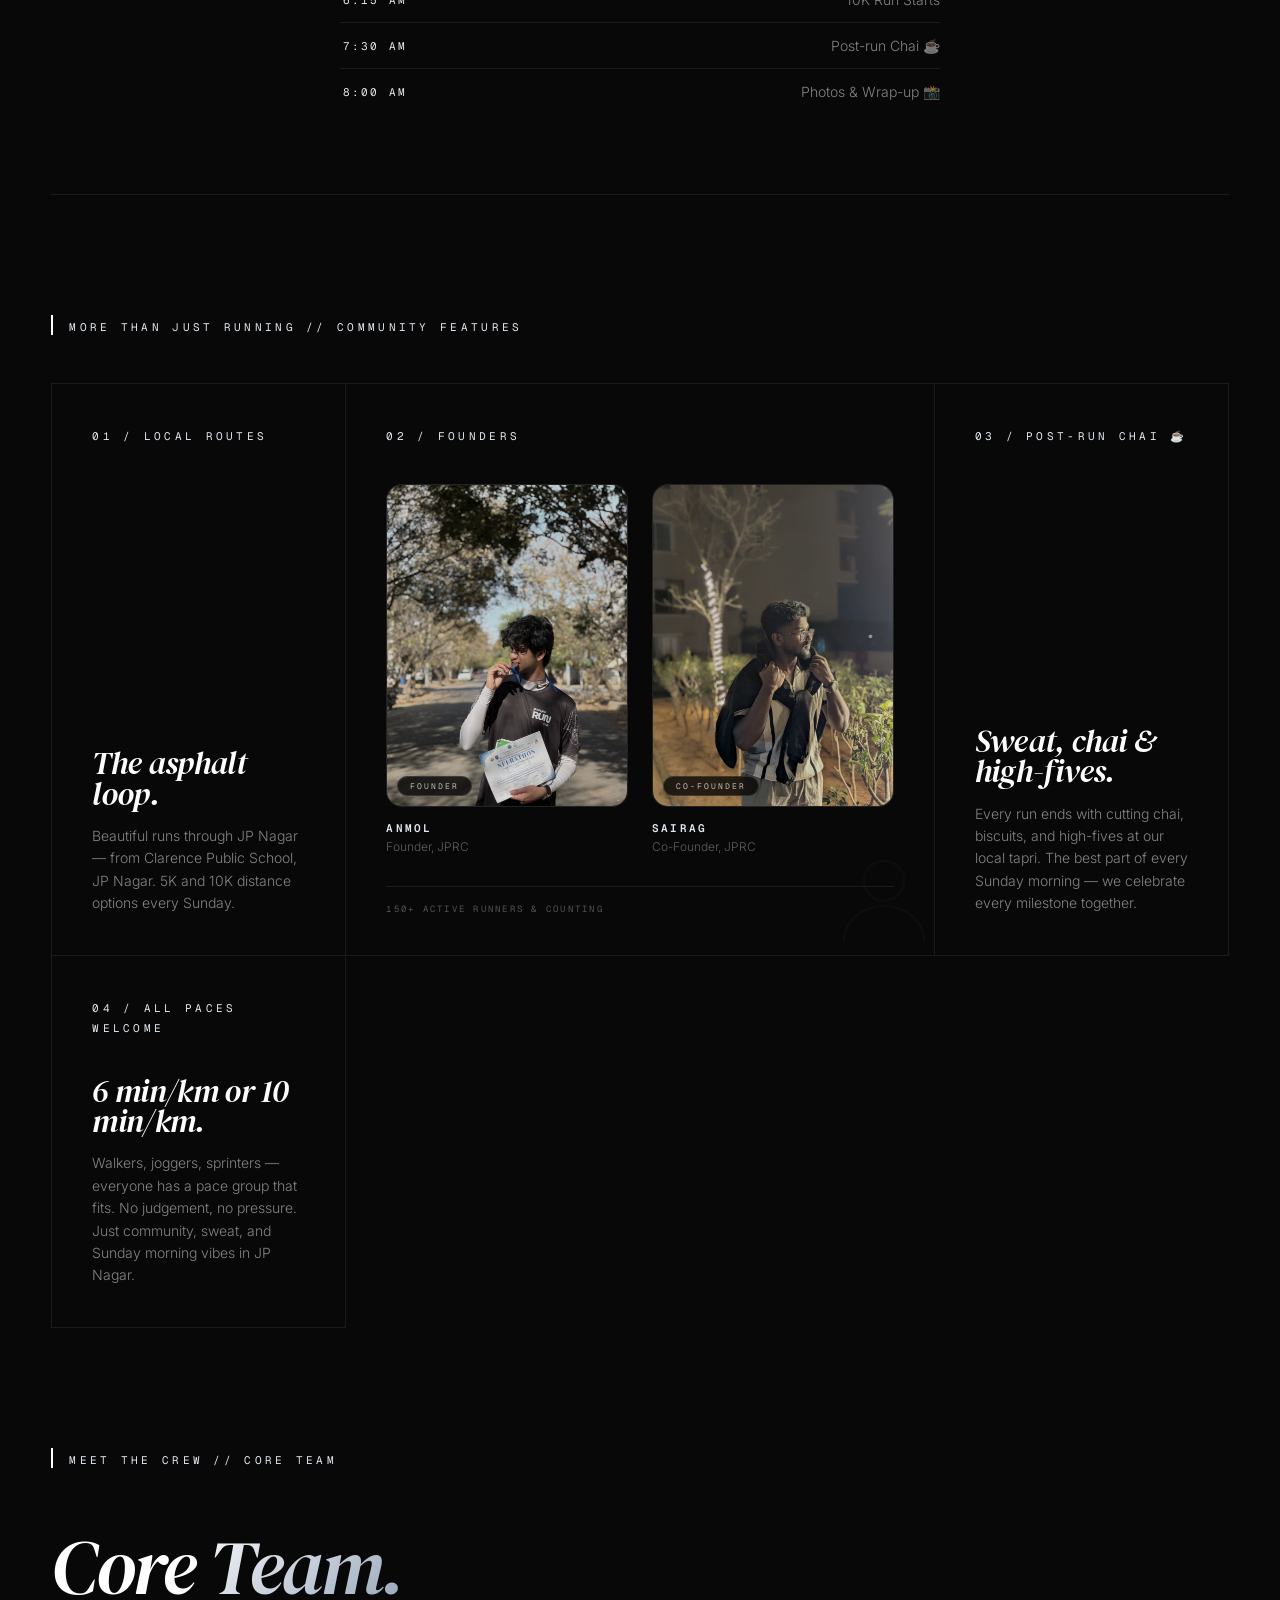
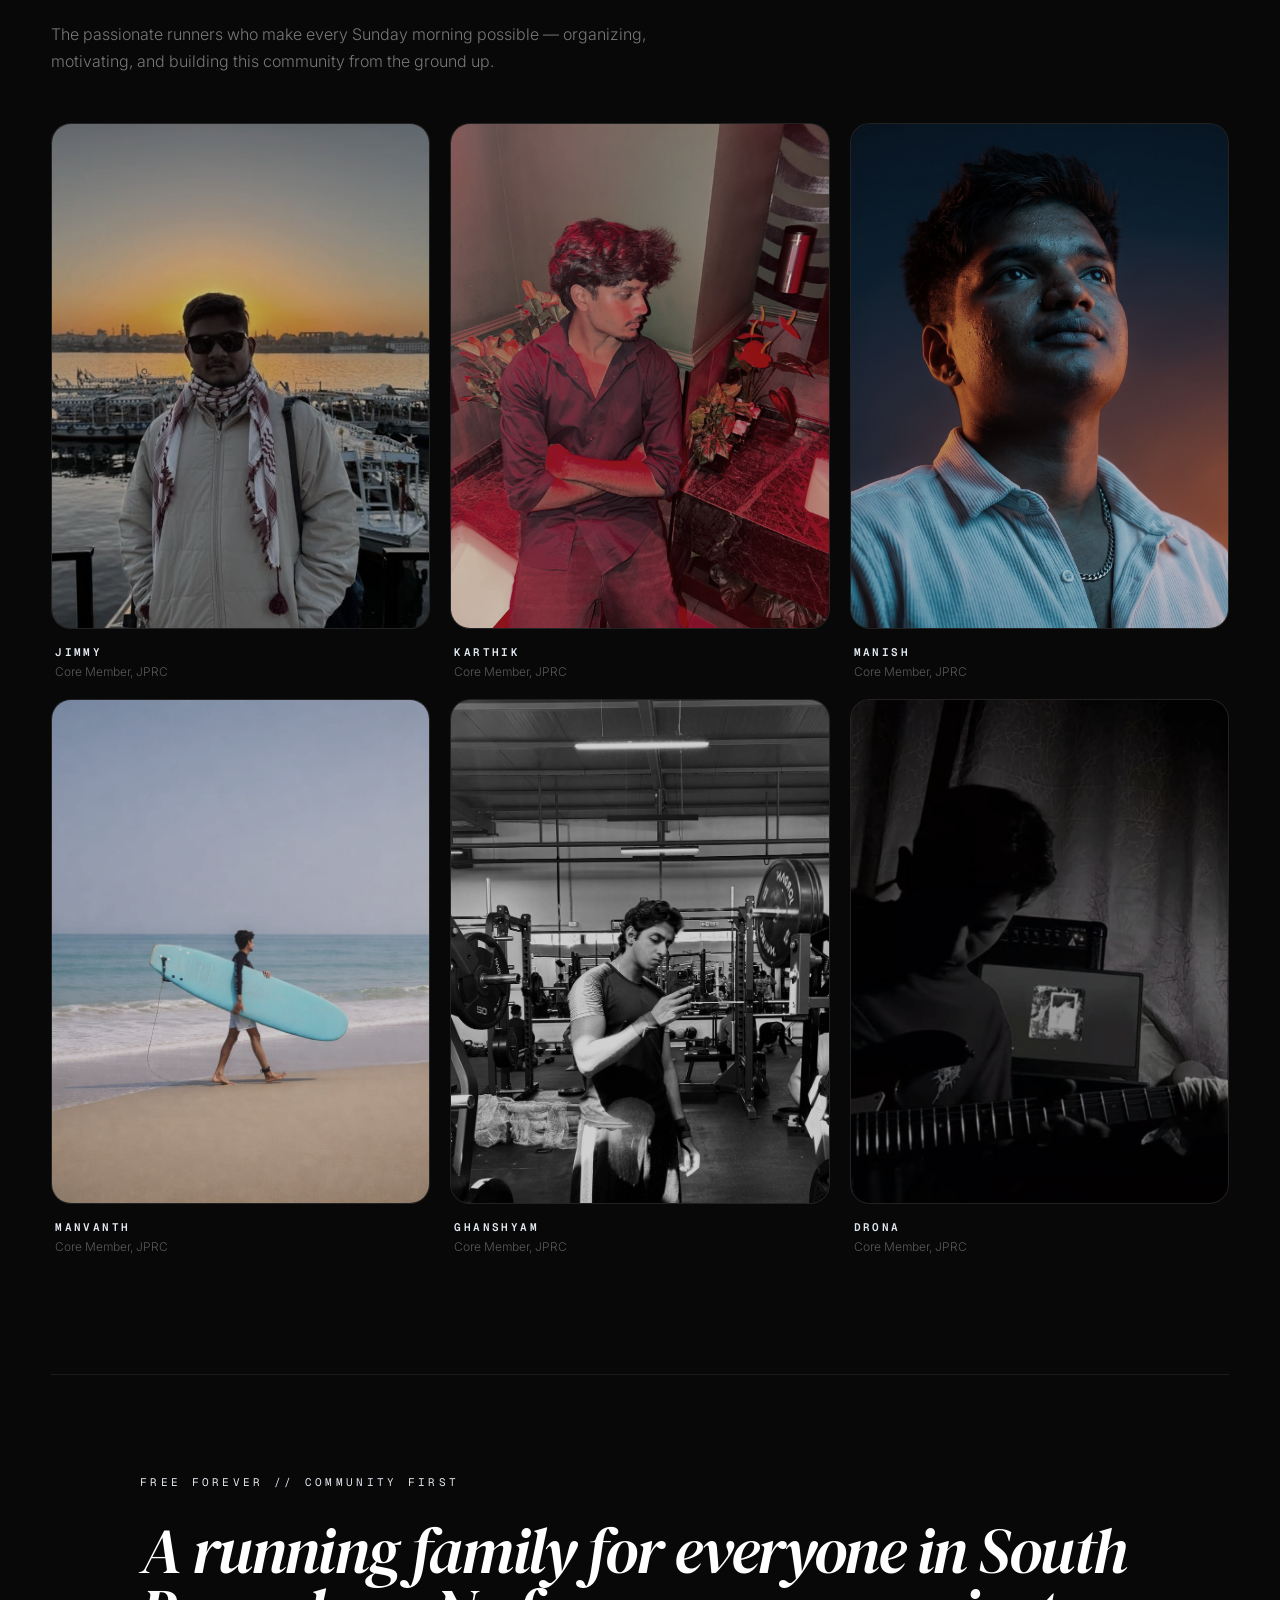
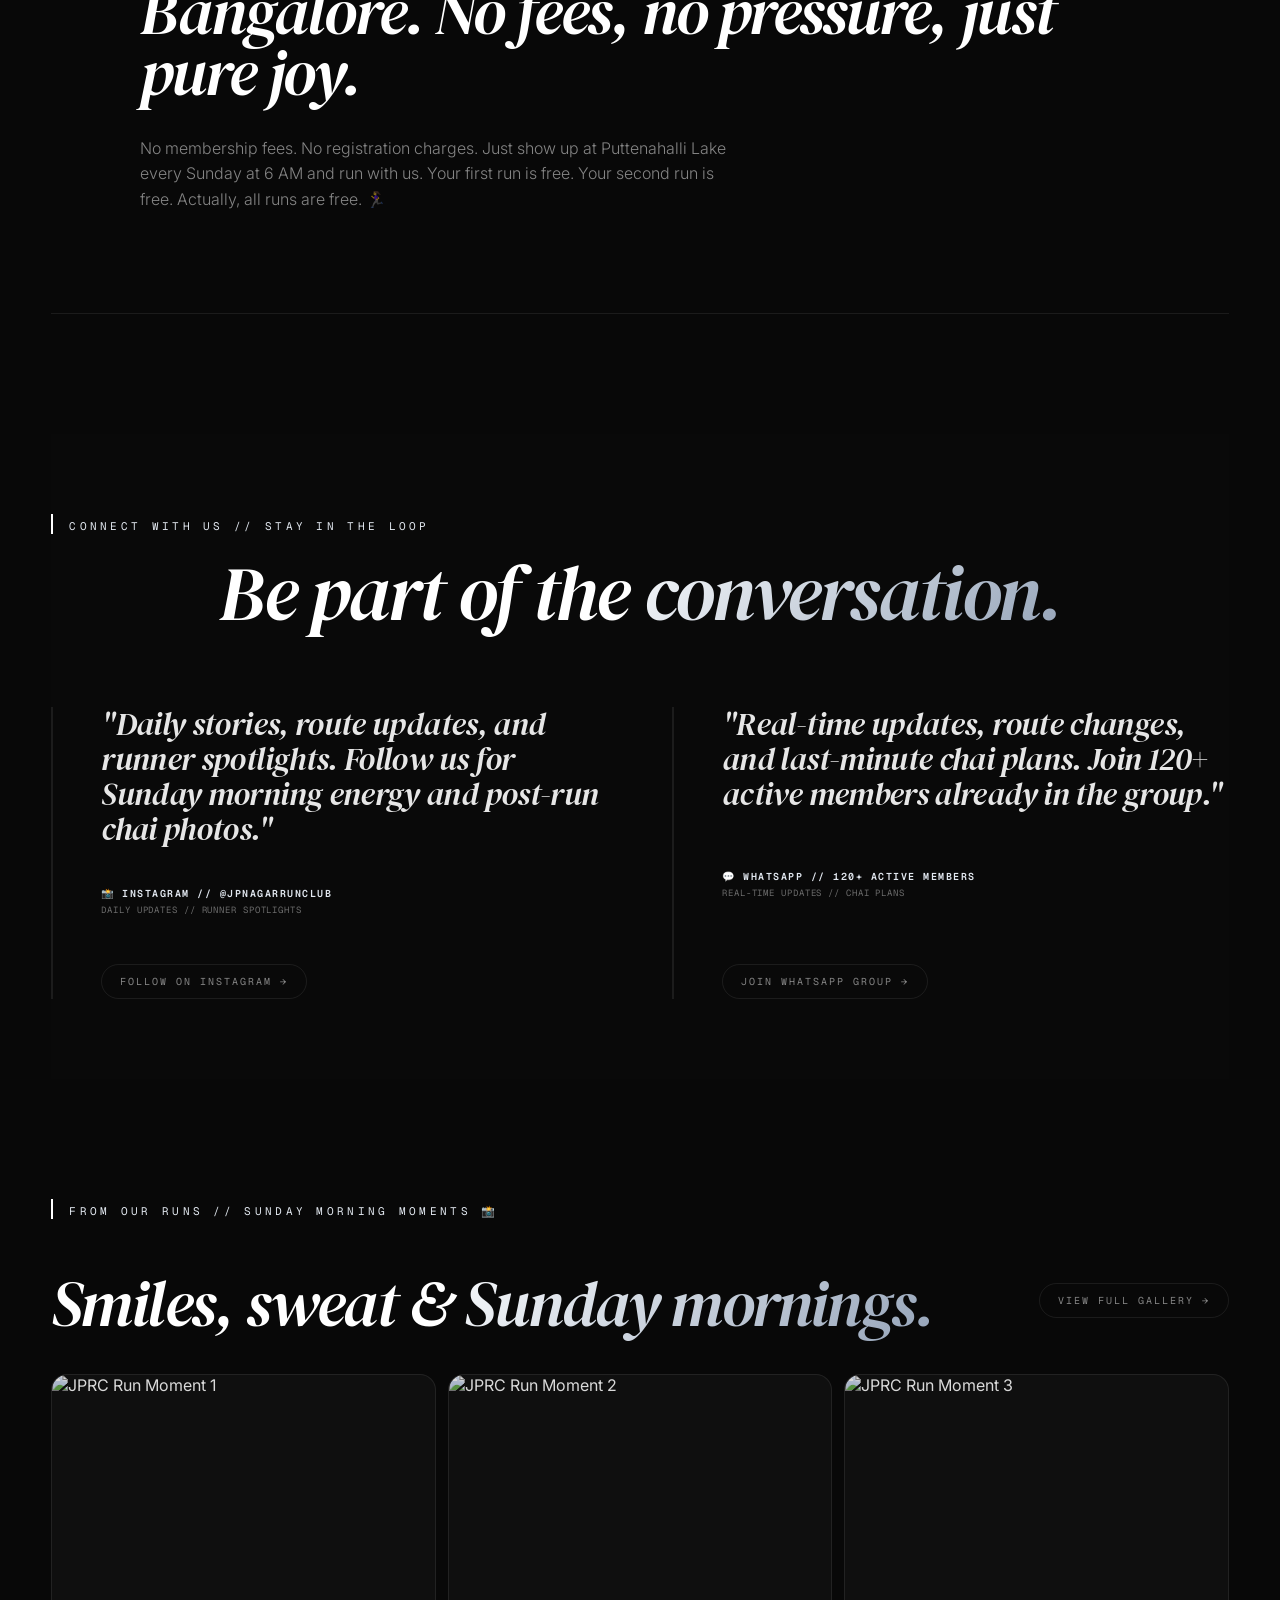
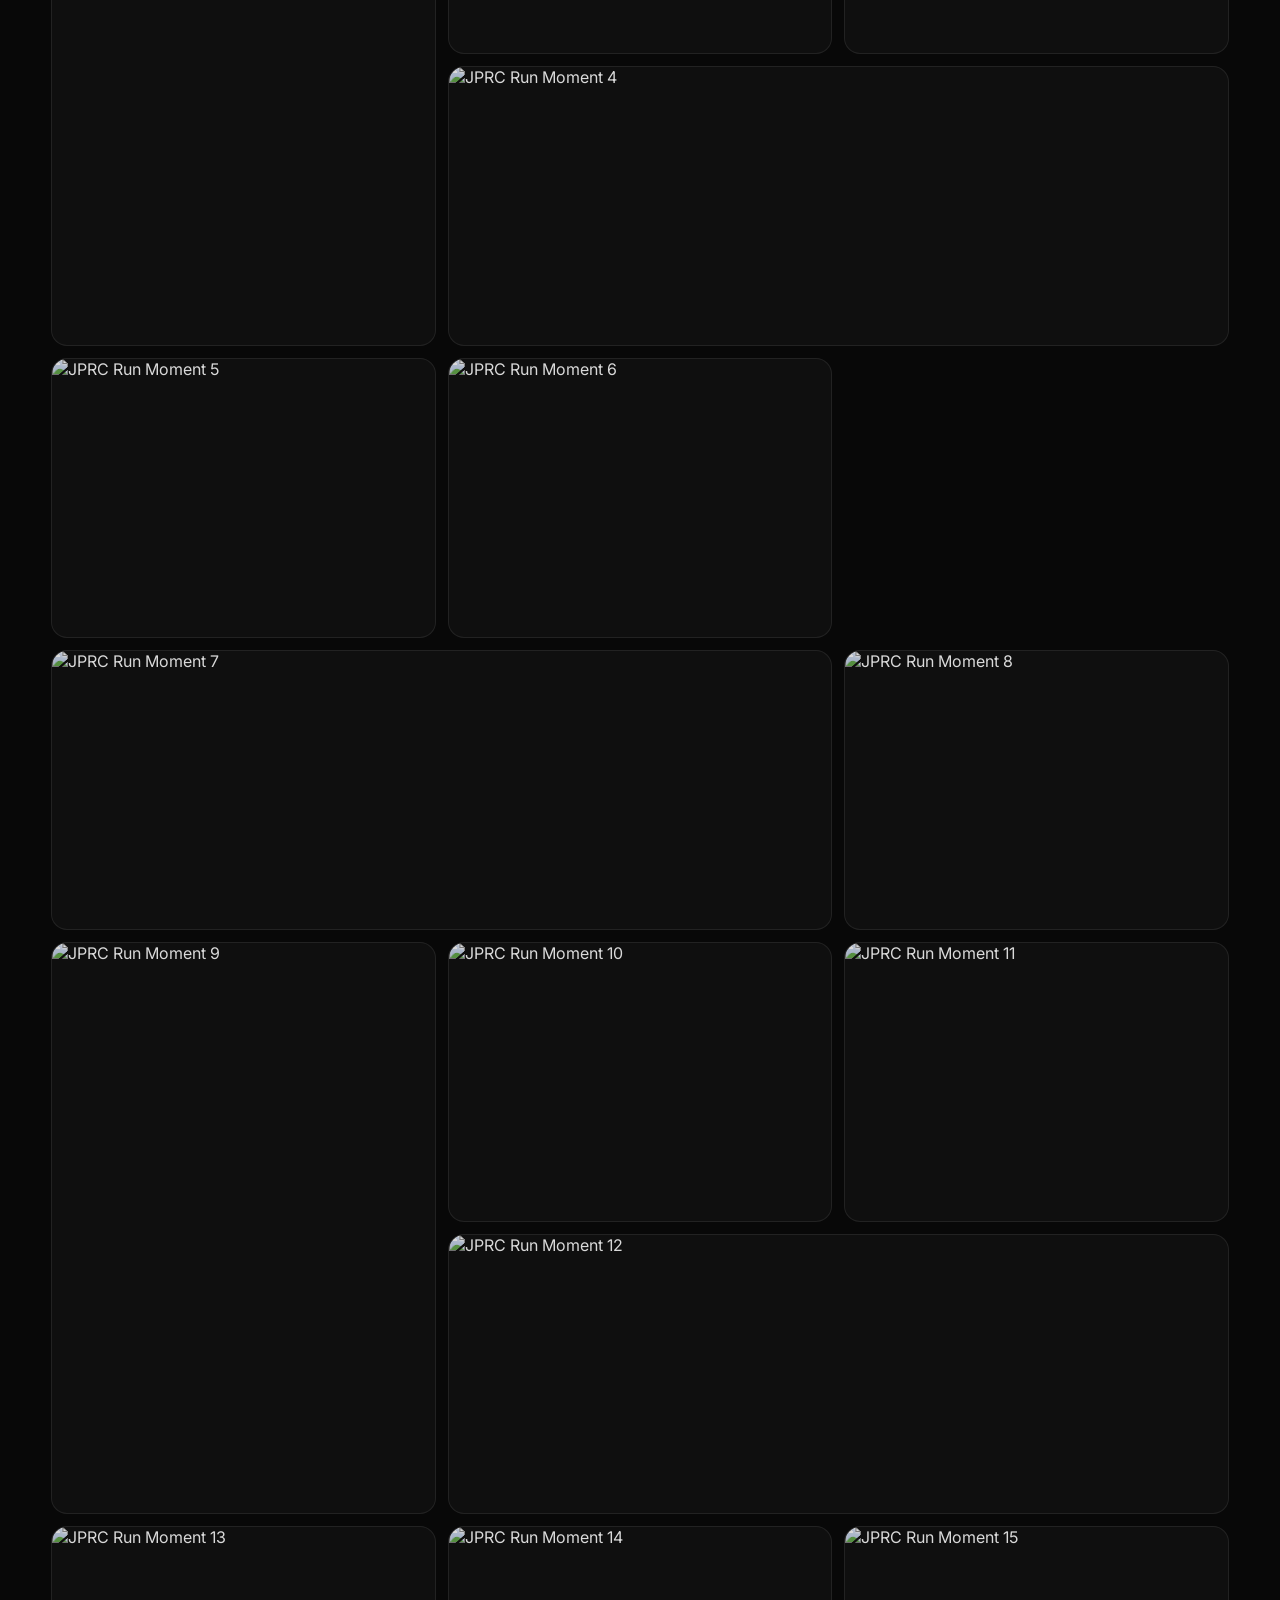
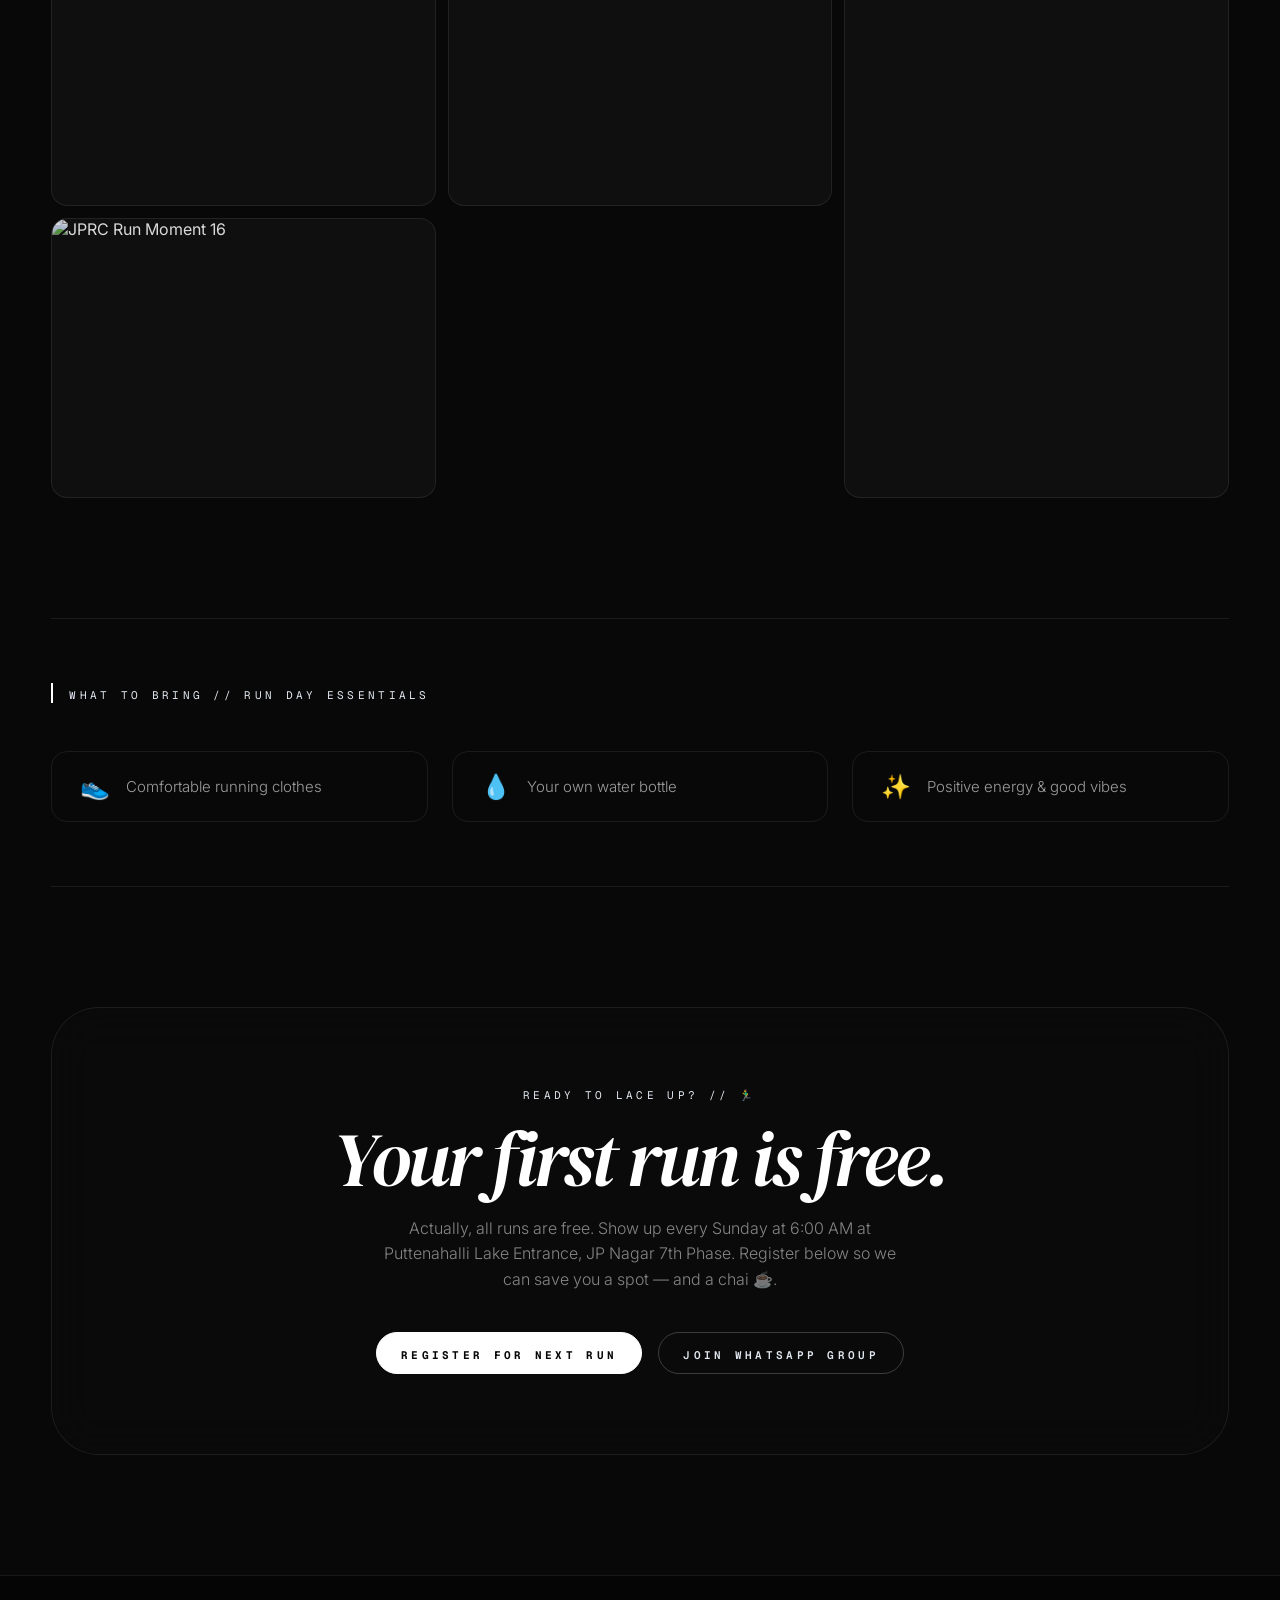
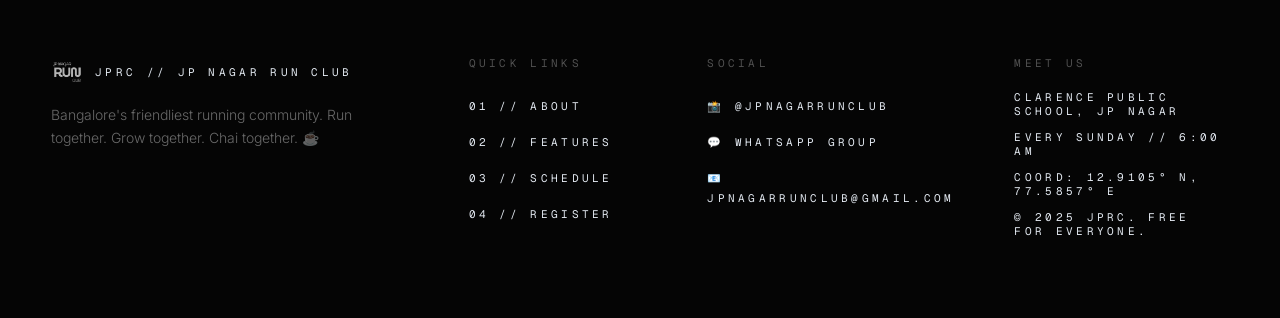
==== commit 2f5afb4c: "whatsapp joining link update" ====
--- a/index.html
+++ b/index.html
@@ -74,7 +74,7 @@
                     <div class="hero-cta-group">
                         <a href="register.html" class="btn-primary"><span class="mono-label">REGISTER FOR NEXT RUN
                                 →</span></a>
-                        <a href="https://chat.whatsapp.com/YOURGROUPINVITELINK" target="_blank"
+                        <a href="https://chat.whatsapp.com/DsWKILmyazILivuD164LLj" target="_blank"
                             class="btn-secondary"><span class="mono-label">JOIN WHATSAPP // 120+ MEMBERS</span></a>
                     </div>
 
@@ -268,7 +268,7 @@
             </div>
             <div class="core-team-grid">
 
-                <!-- Team Member 1: Jimmy -->
+                <!-- Team Member 1: Ammar Jimmy -->
                 <a href="https://www.instagram.com/_.jimmy_1046._?igsh=aW93Nnlxa2xzb2Rq" target="_blank"
                     rel="noopener noreferrer" class="team-member-card team-member-card--link scroll-reveal"
                     title="Follow Jimmy on Instagram">
@@ -426,7 +426,7 @@
                             <span class="witness-org mono-label">REAL-TIME UPDATES // CHAI PLANS</span>
                         </div>
                     </div>
-                    <a href="https://chat.whatsapp.com/YOURGROUPINVITELINK" target="_blank"
+                    <a href="https://chat.whatsapp.com/DsWKILmyazILivuD164LLj" target="_blank"
                         class="social-link-btn mono-label">JOIN WHATSAPP GROUP →</a>
                 </div>
             </div>
@@ -563,7 +563,7 @@
                     <div class="cta-btn-wrapper">
                         <a href="register.html" class="btn-primary"><span class="mono-label">REGISTER FOR NEXT
                                 RUN</span></a>
-                        <a href="https://chat.whatsapp.com/YOURGROUPINVITELINK" target="_blank"
+                        <a href="https://chat.whatsapp.com/DsWKILmyazILivuD164LLj" target="_blank"
                             class="btn-secondary"><span class="mono-label">JOIN WHATSAPP GROUP</span></a>
                     </div>
                 </div>
@@ -593,7 +593,7 @@
                 <span class="mono-label footer-section-title">SOCIAL</span>
                 <a href="https://instagram.com/jpnagarrunclub" target="_blank" class="footer-link"><span
                         class="mono-label">📸 @JPNAGARRUNCLUB</span></a>
-                <a href="https://chat.whatsapp.com/YOURGROUPINVITELINK" target="_blank" class="footer-link"><span
+                <a href="https://chat.whatsapp.com/DsWKILmyazILivuD164LLj" target="_blank" class="footer-link"><span
                         class="mono-label">💬 WHATSAPP GROUP</span></a>
                 <a href="mailto:jpnagarrunclub@gmail.com" class="footer-link"><span class="mono-label">📧
                         JPNAGARRUNCLUB@GMAIL.COM</span></a>
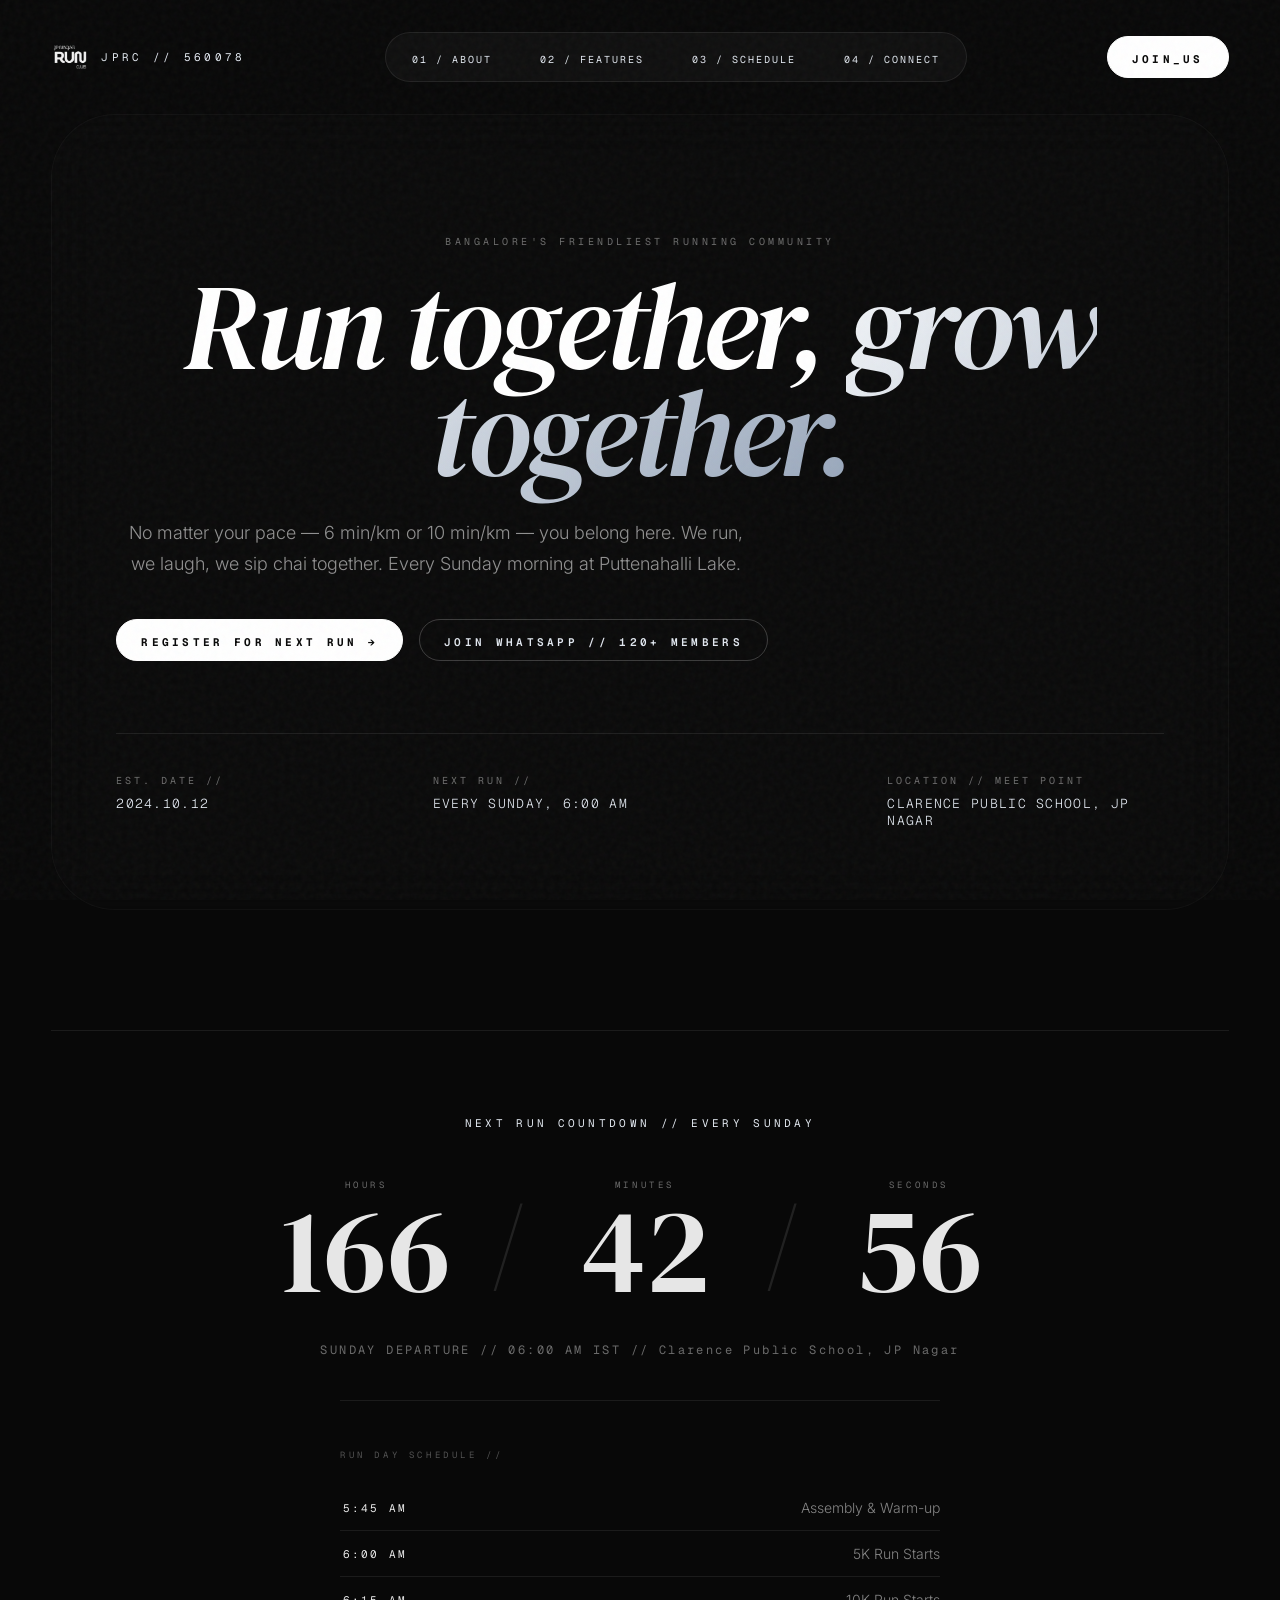
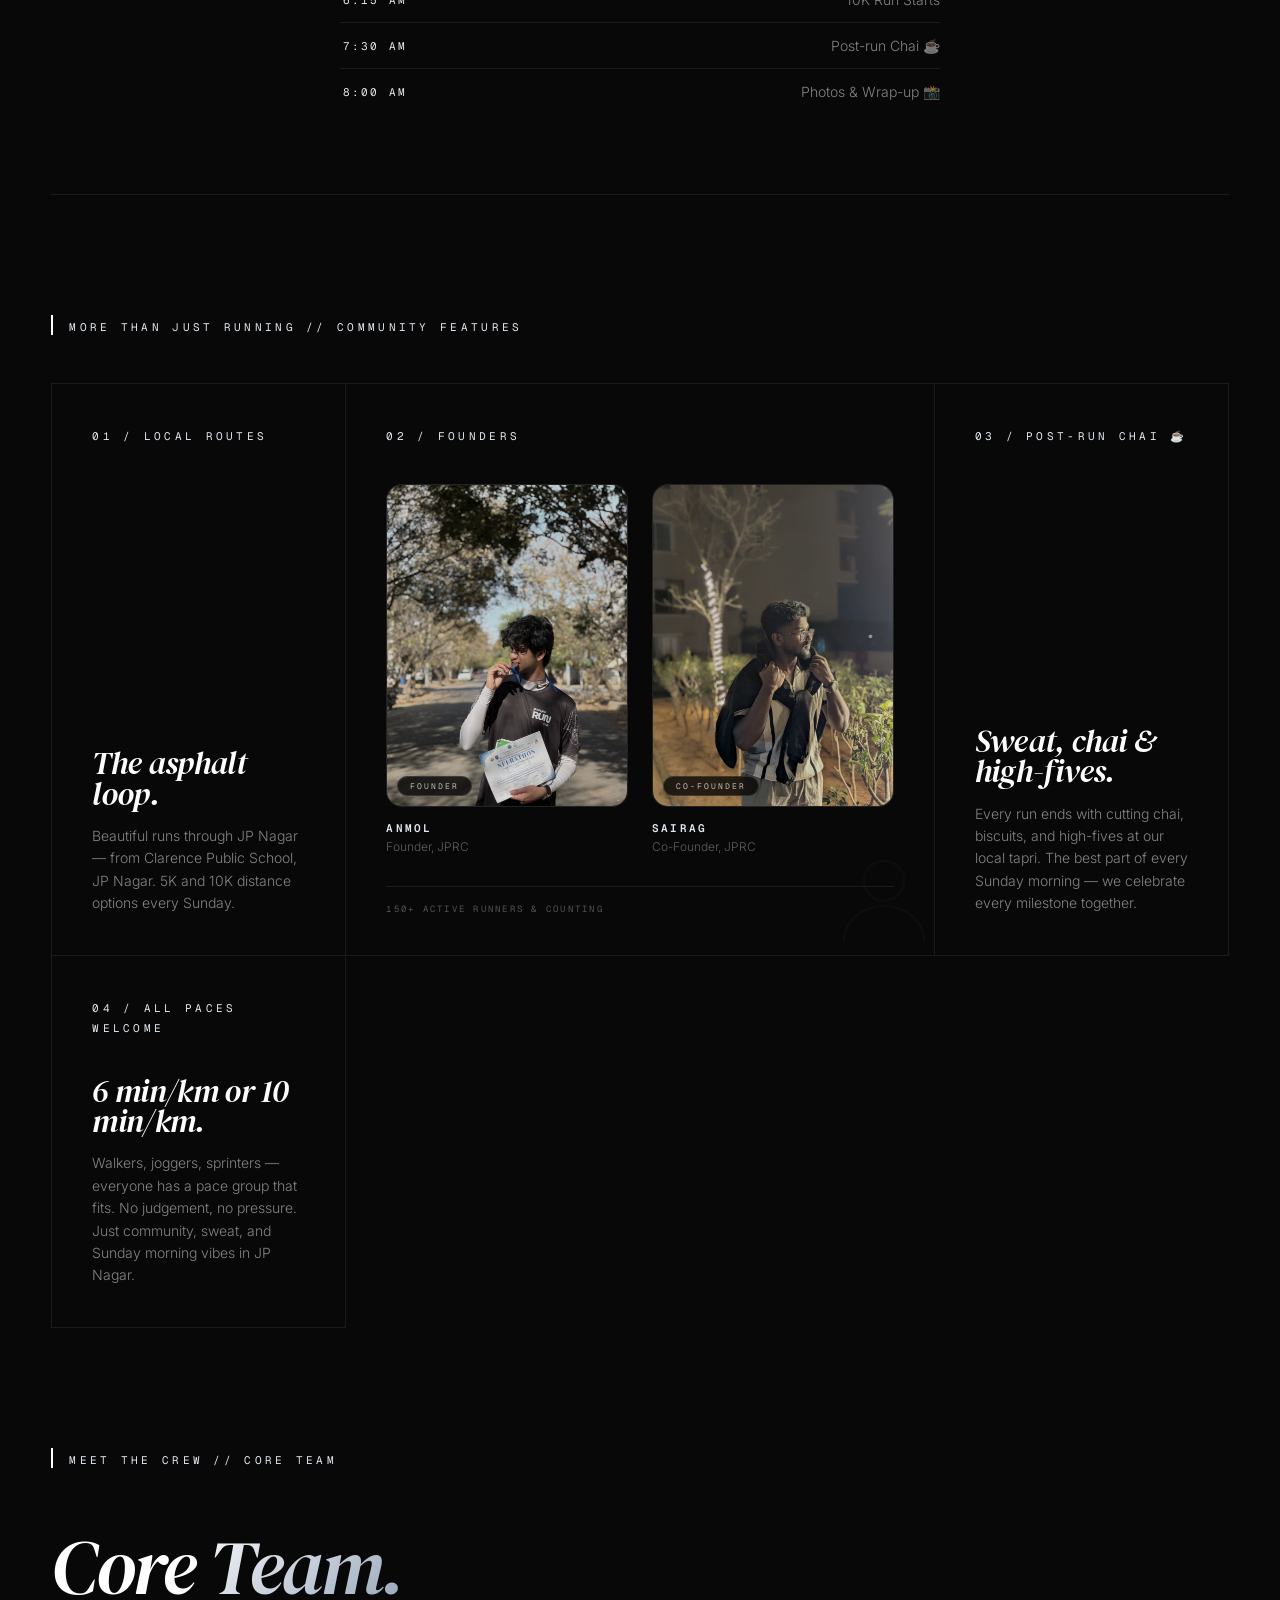
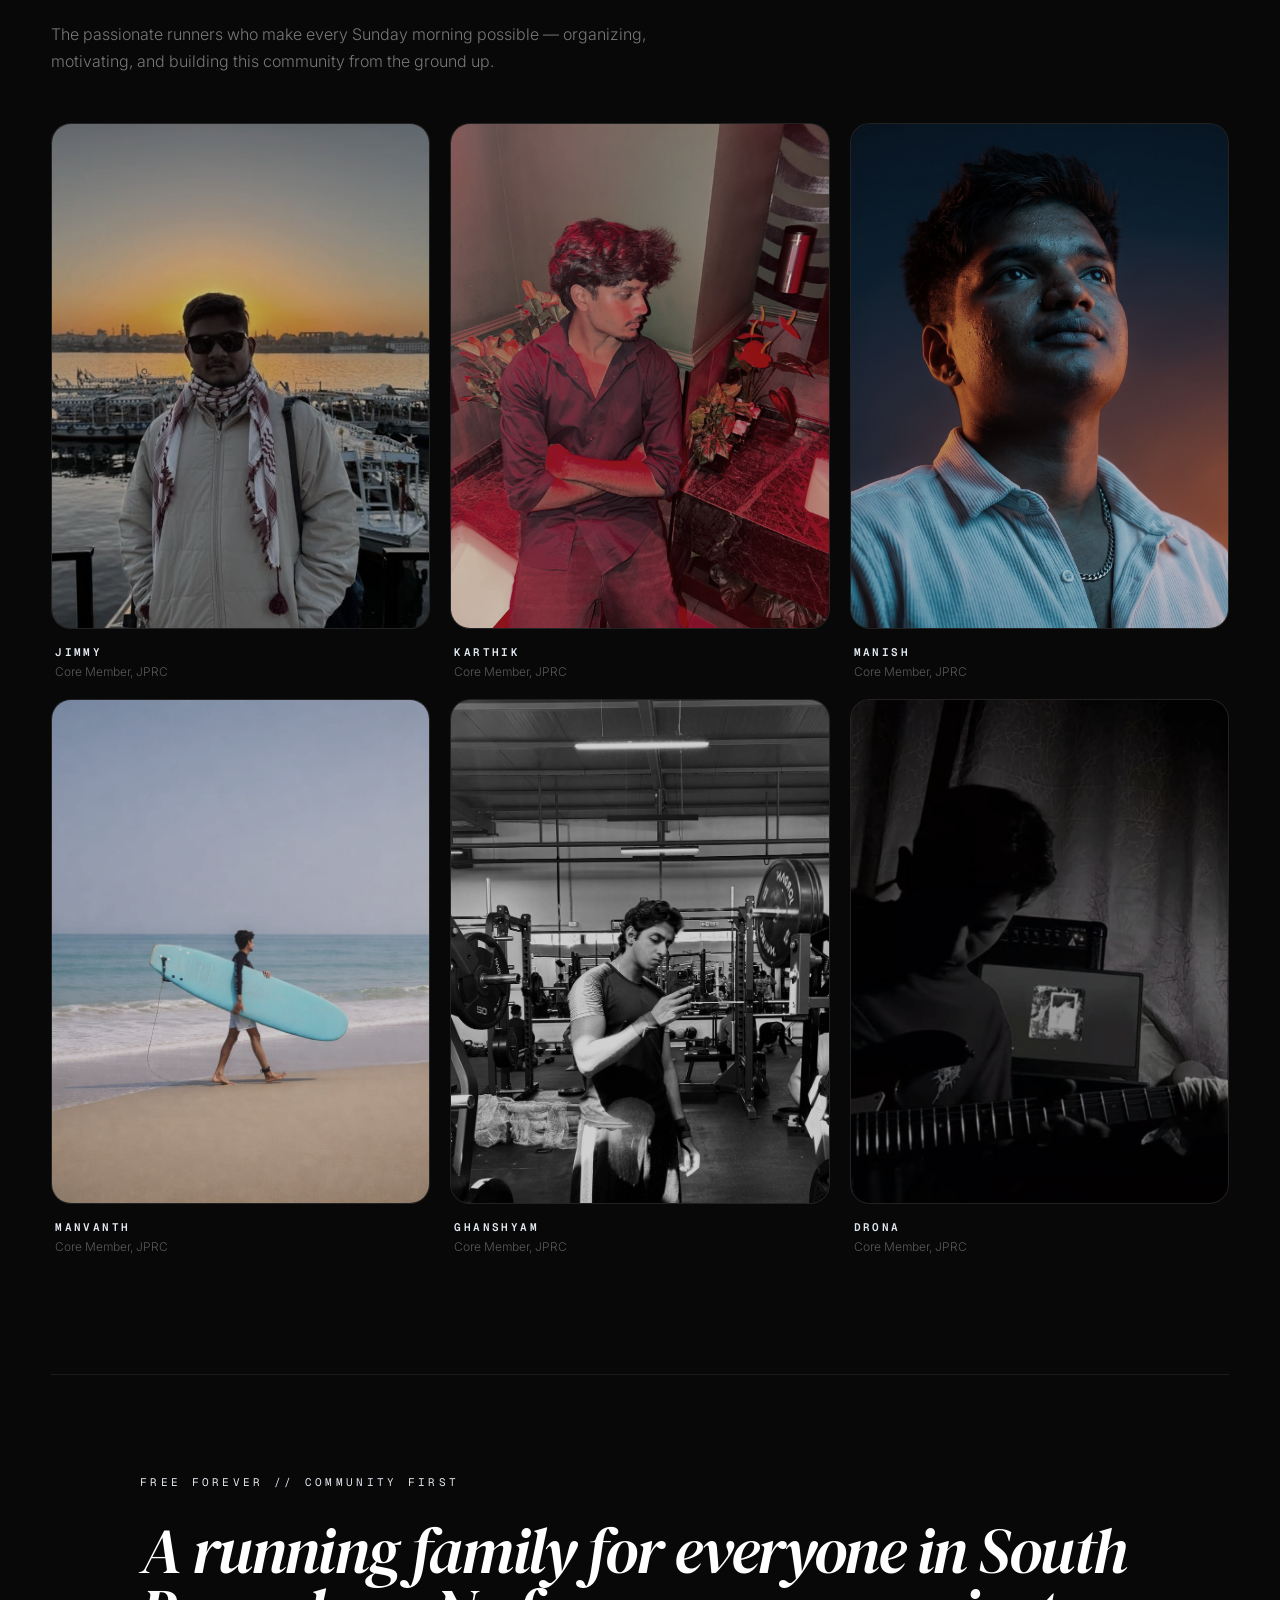
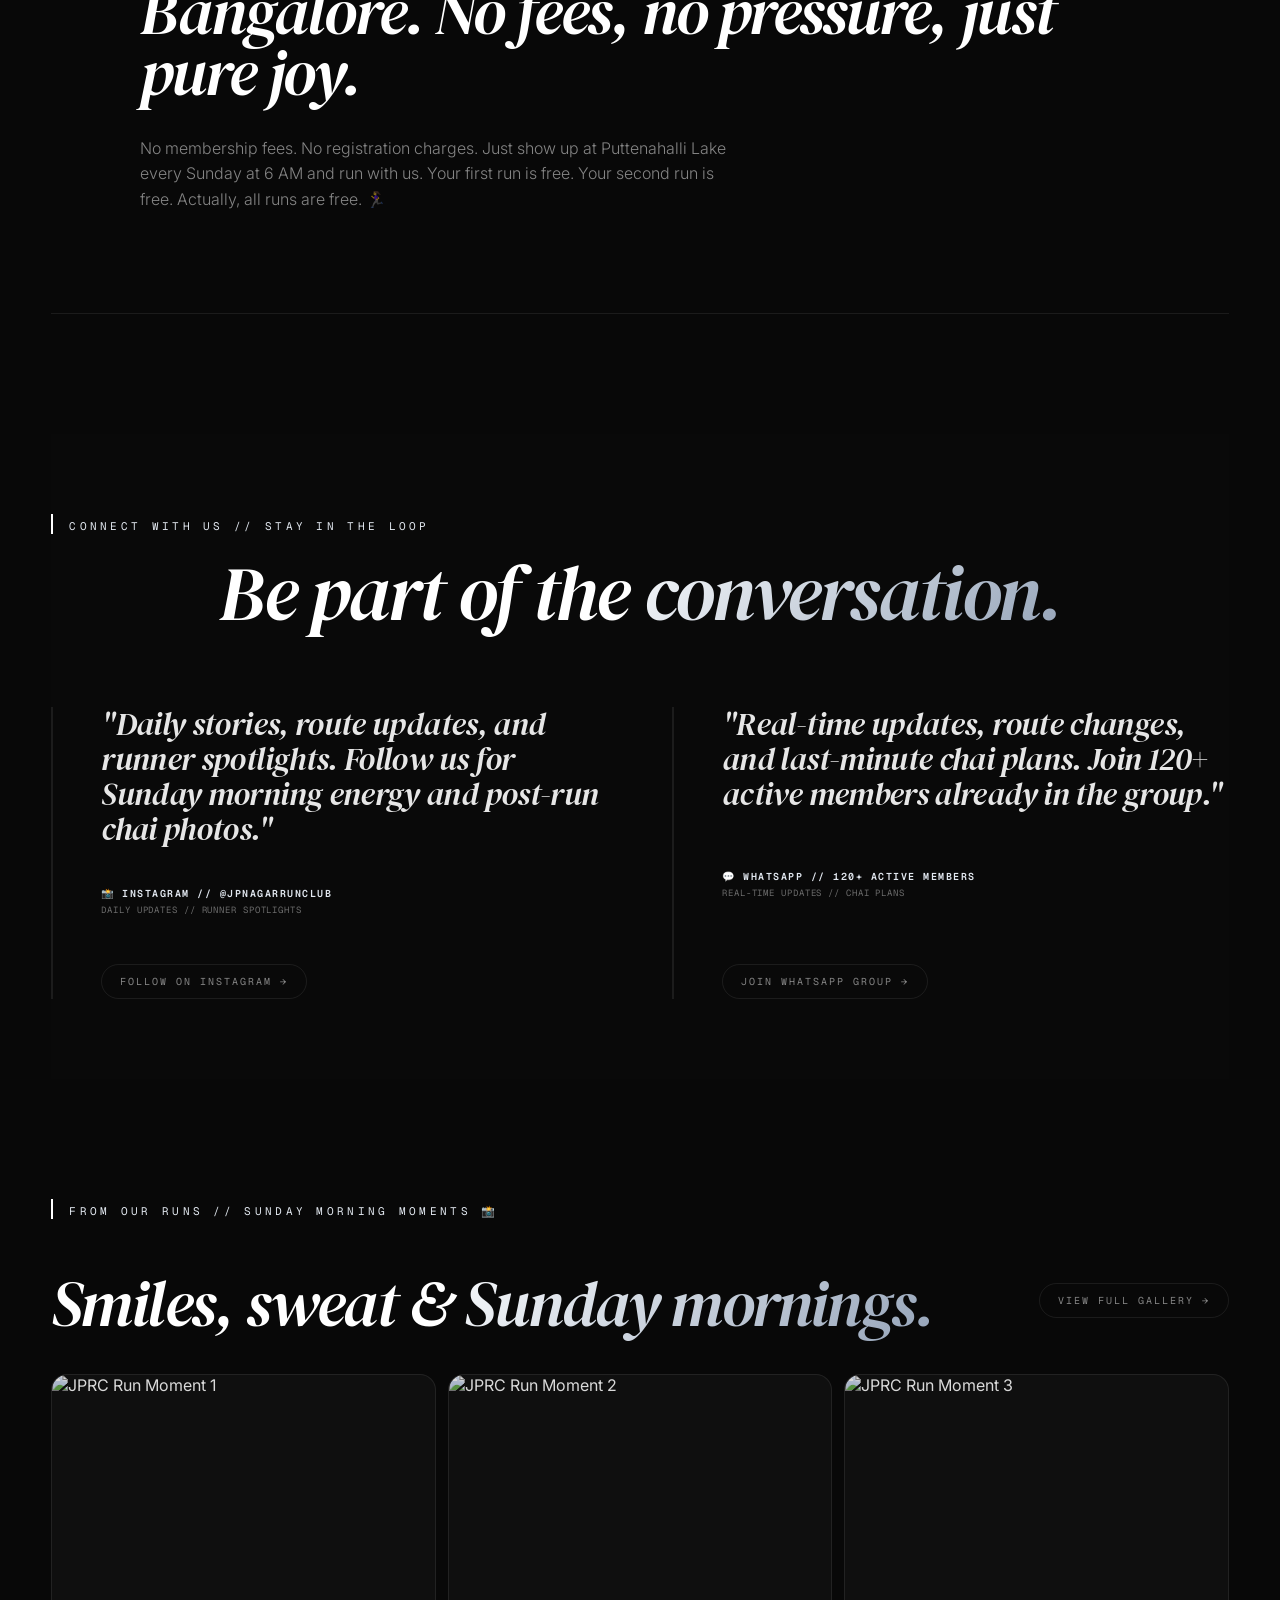
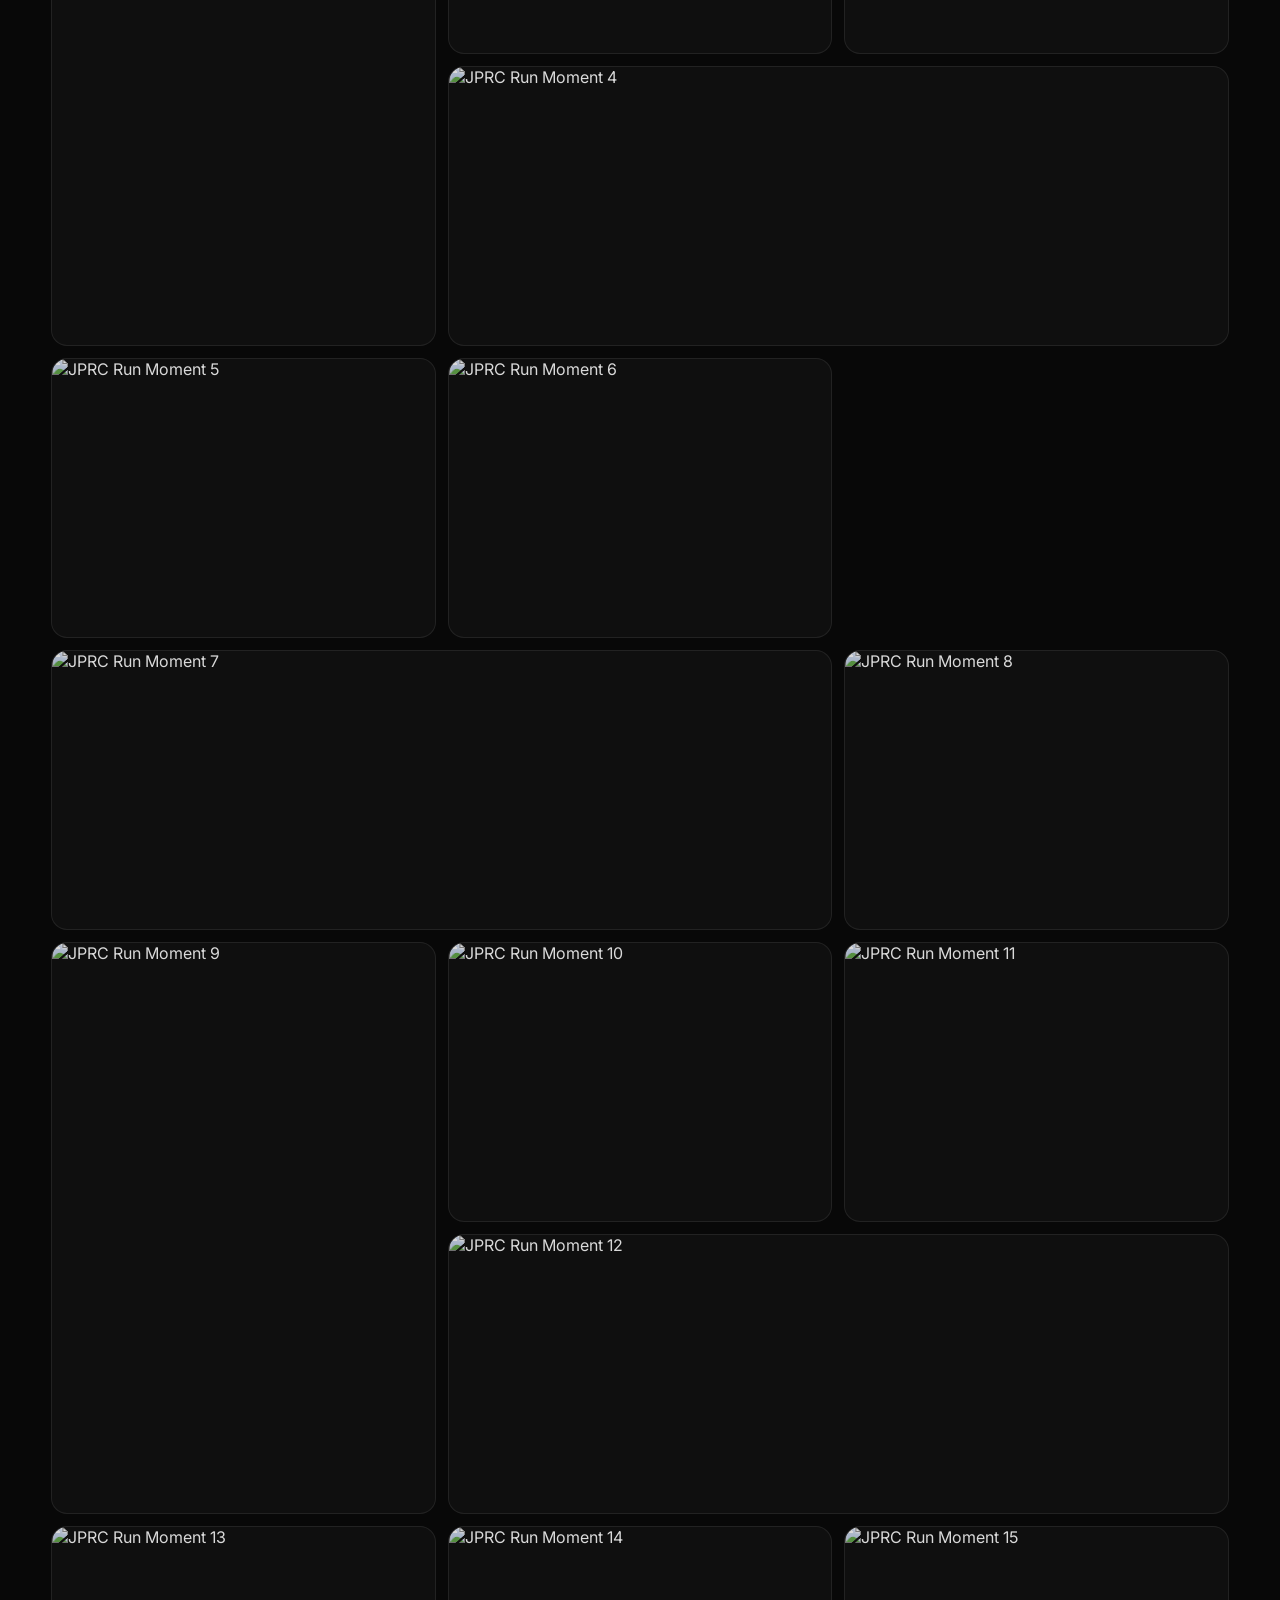
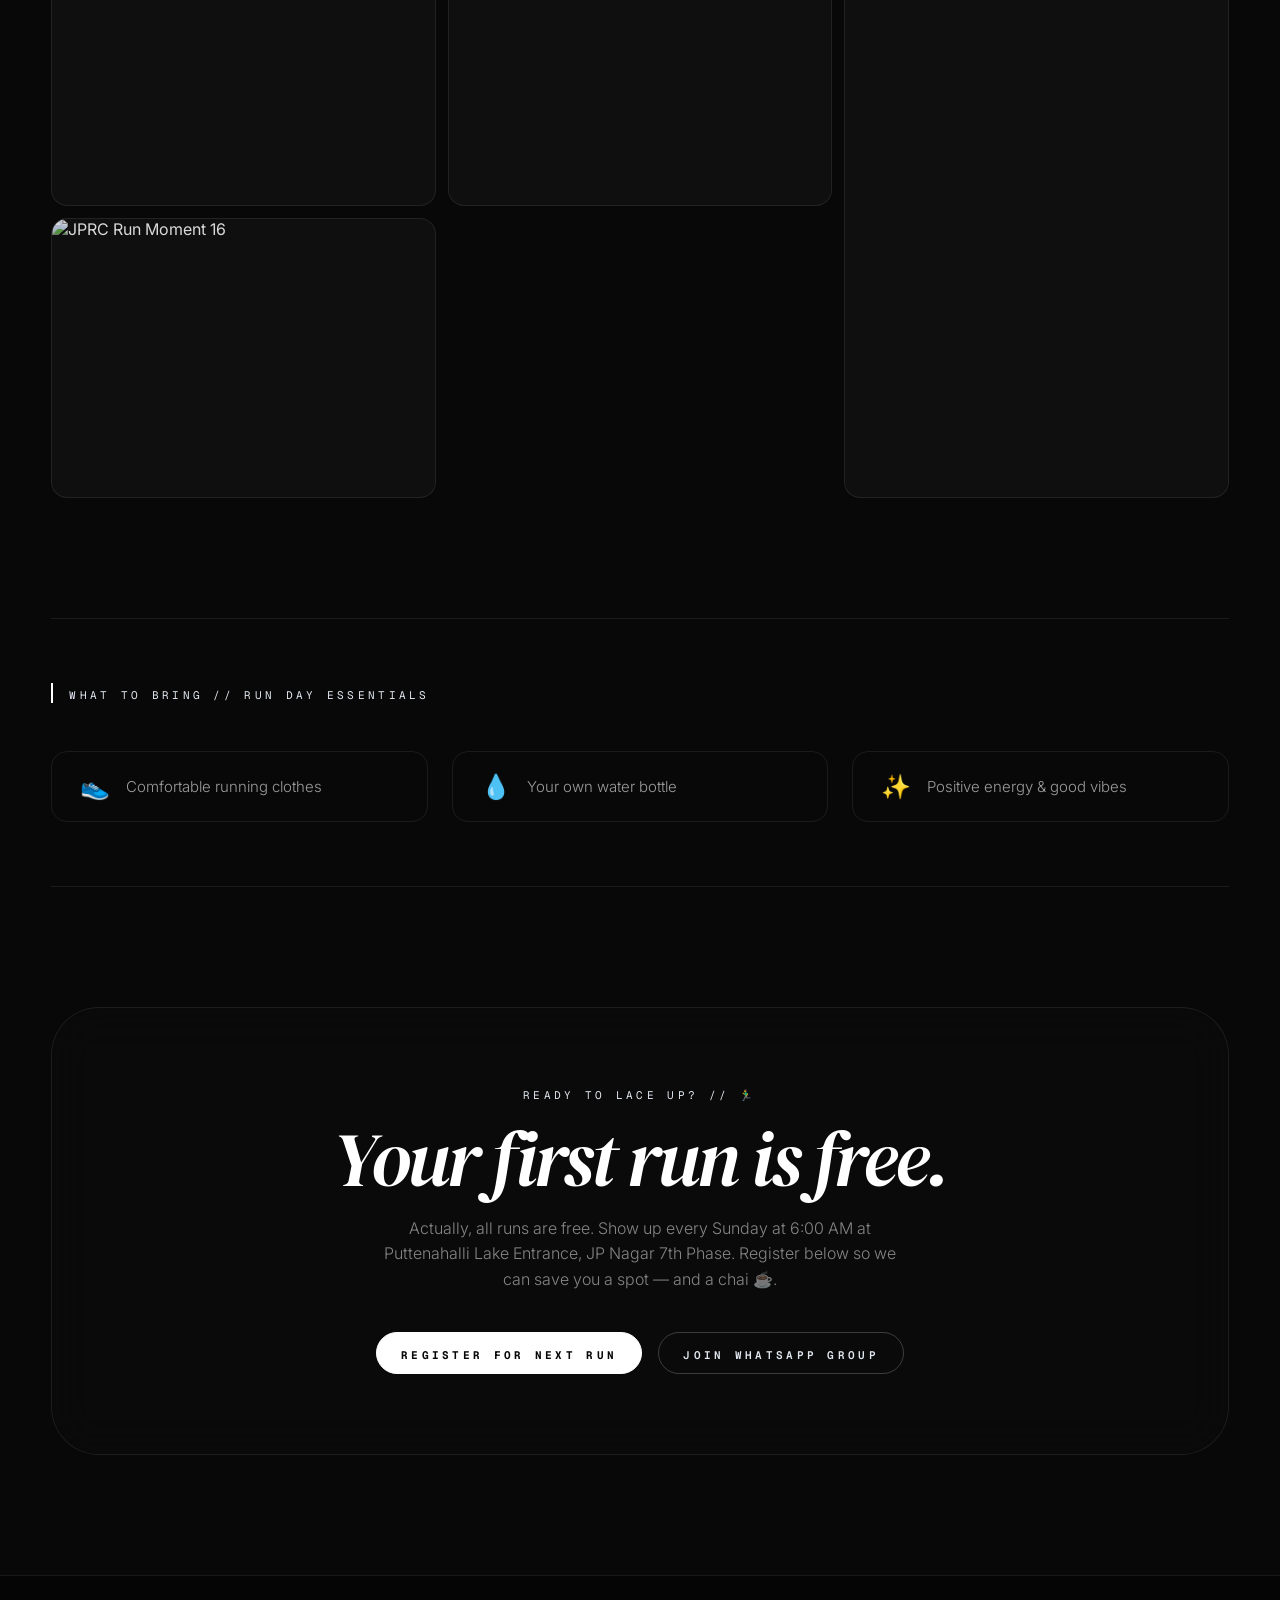
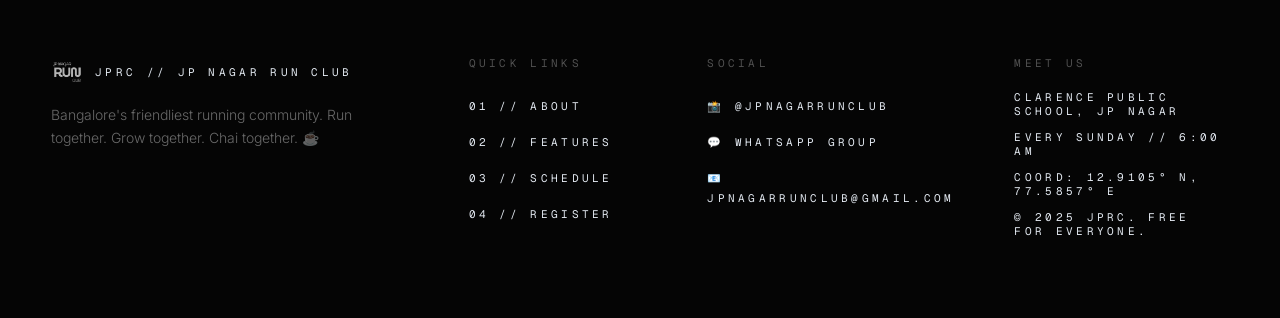
==== commit 02f1e56e: "photos update" ====
--- a/index.html
+++ b/index.html
@@ -189,7 +189,7 @@
                                 rel="noopener noreferrer" class="founder-item founder-item--link"
                                 title="Follow Anmol on Instagram">
                                 <div class="founder-avatar-wrapper">
-                                    <img src="anmol.jpeg" alt="Anmol - Founder" class="founder-img">
+                                    <img src="Team photos/anmol.jpeg" alt="Anmol - Founder" class="founder-img">
                                     <div class="founder-role-badge mono-label">FOUNDER</div>
                                     <div class="founder-instagram-hint mono-label">📸 @anmol_karthik</div>
                                 </div>
@@ -203,7 +203,7 @@
                                 rel="noopener noreferrer" class="founder-item founder-item--link"
                                 title="Follow Sairag on Instagram">
                                 <div class="founder-avatar-wrapper">
-                                    <img src="sairag.jpeg" alt="Sairag - Co-Founder" class="founder-img">
+                                    <img src="Team photos/sairag.jpeg" alt="Sairag - Co-Founder" class="founder-img">
                                     <div class="founder-role-badge mono-label">CO-FOUNDER</div>
                                     <div class="founder-instagram-hint mono-label">📸 @sairagh_10</div>
                                 </div>
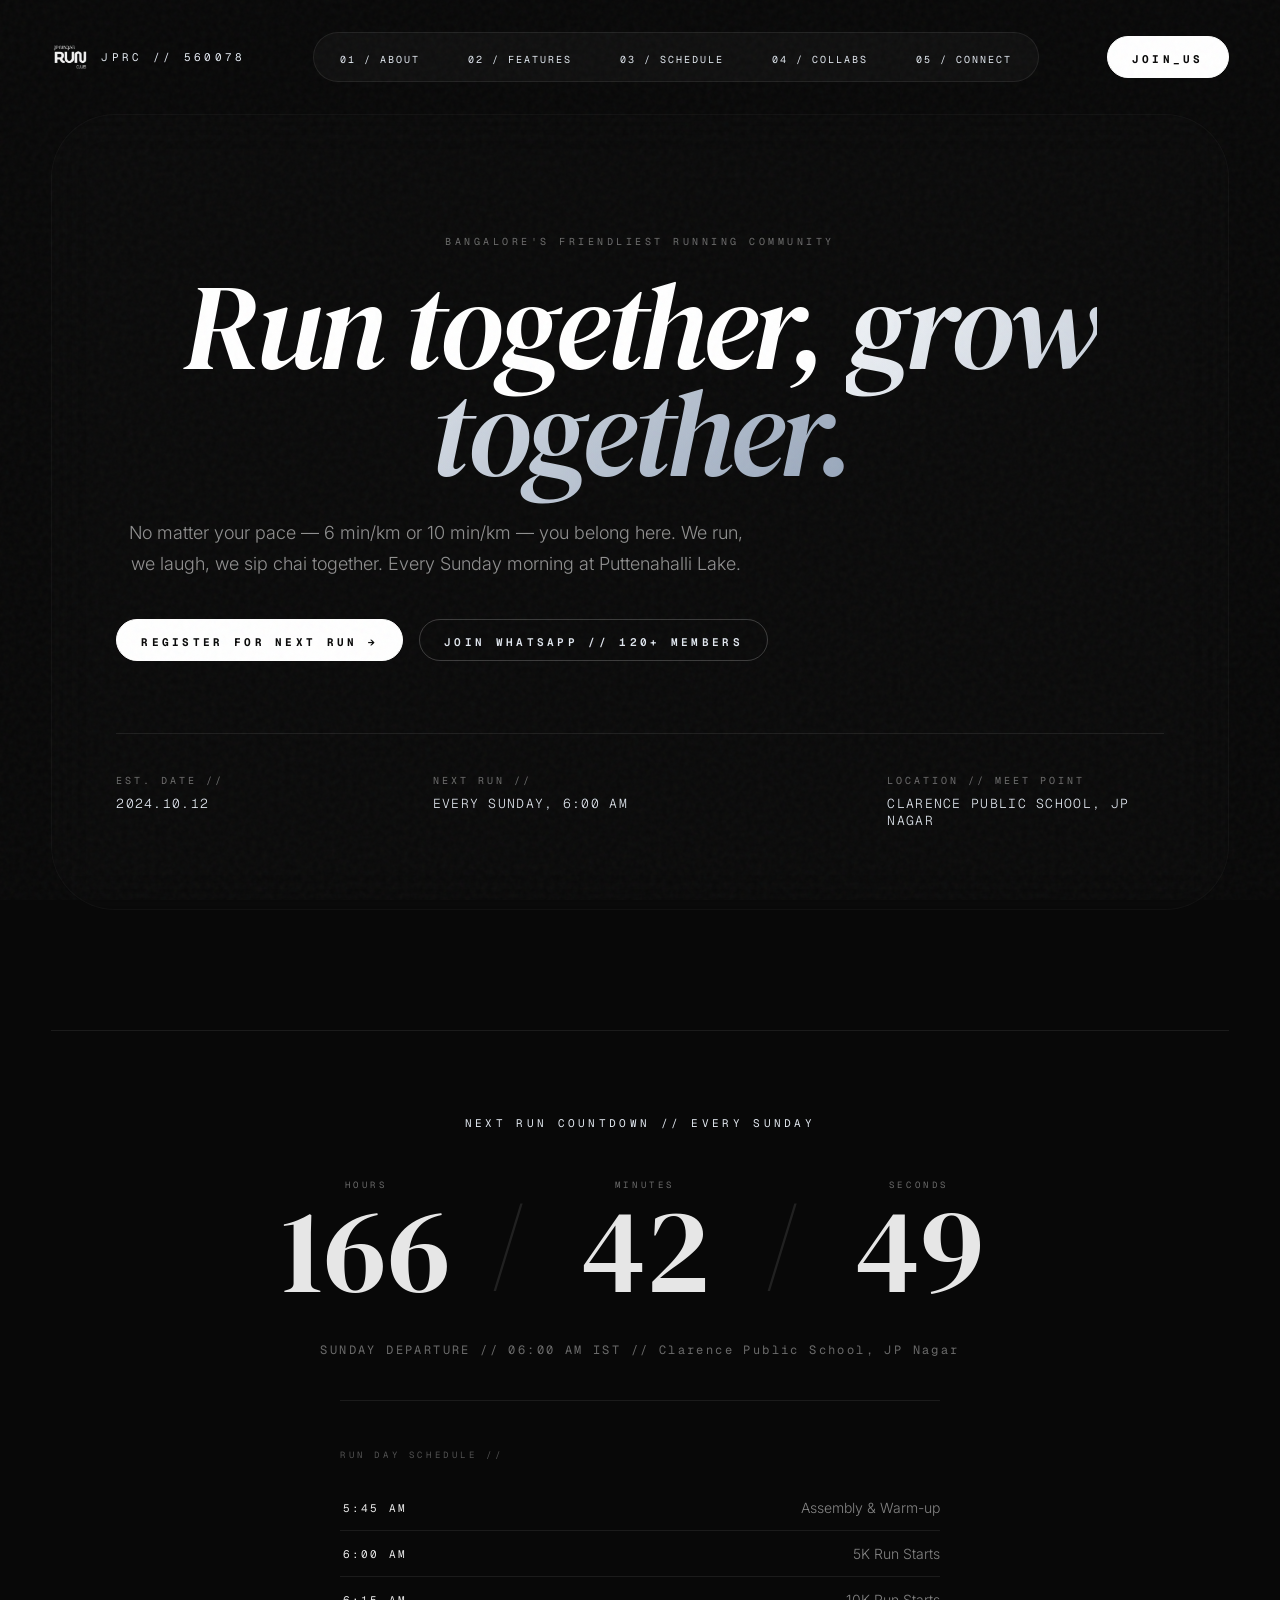
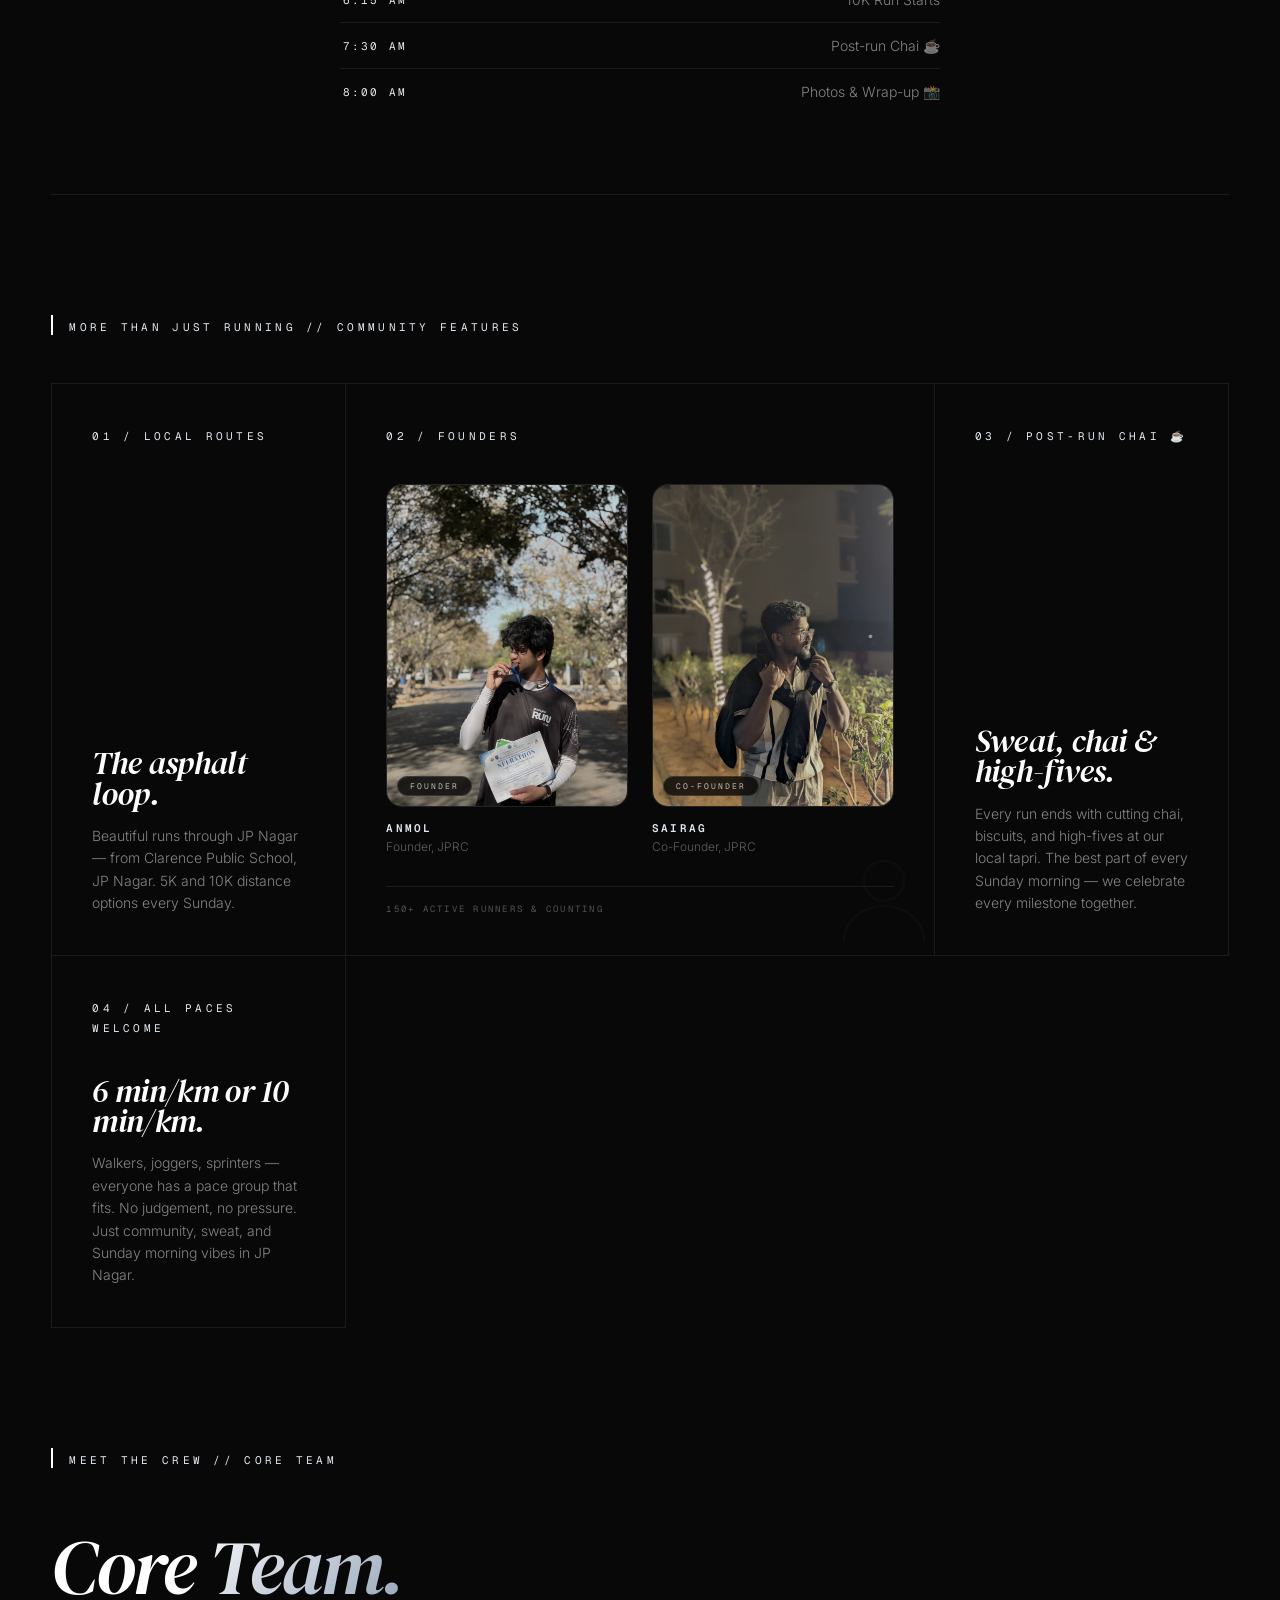
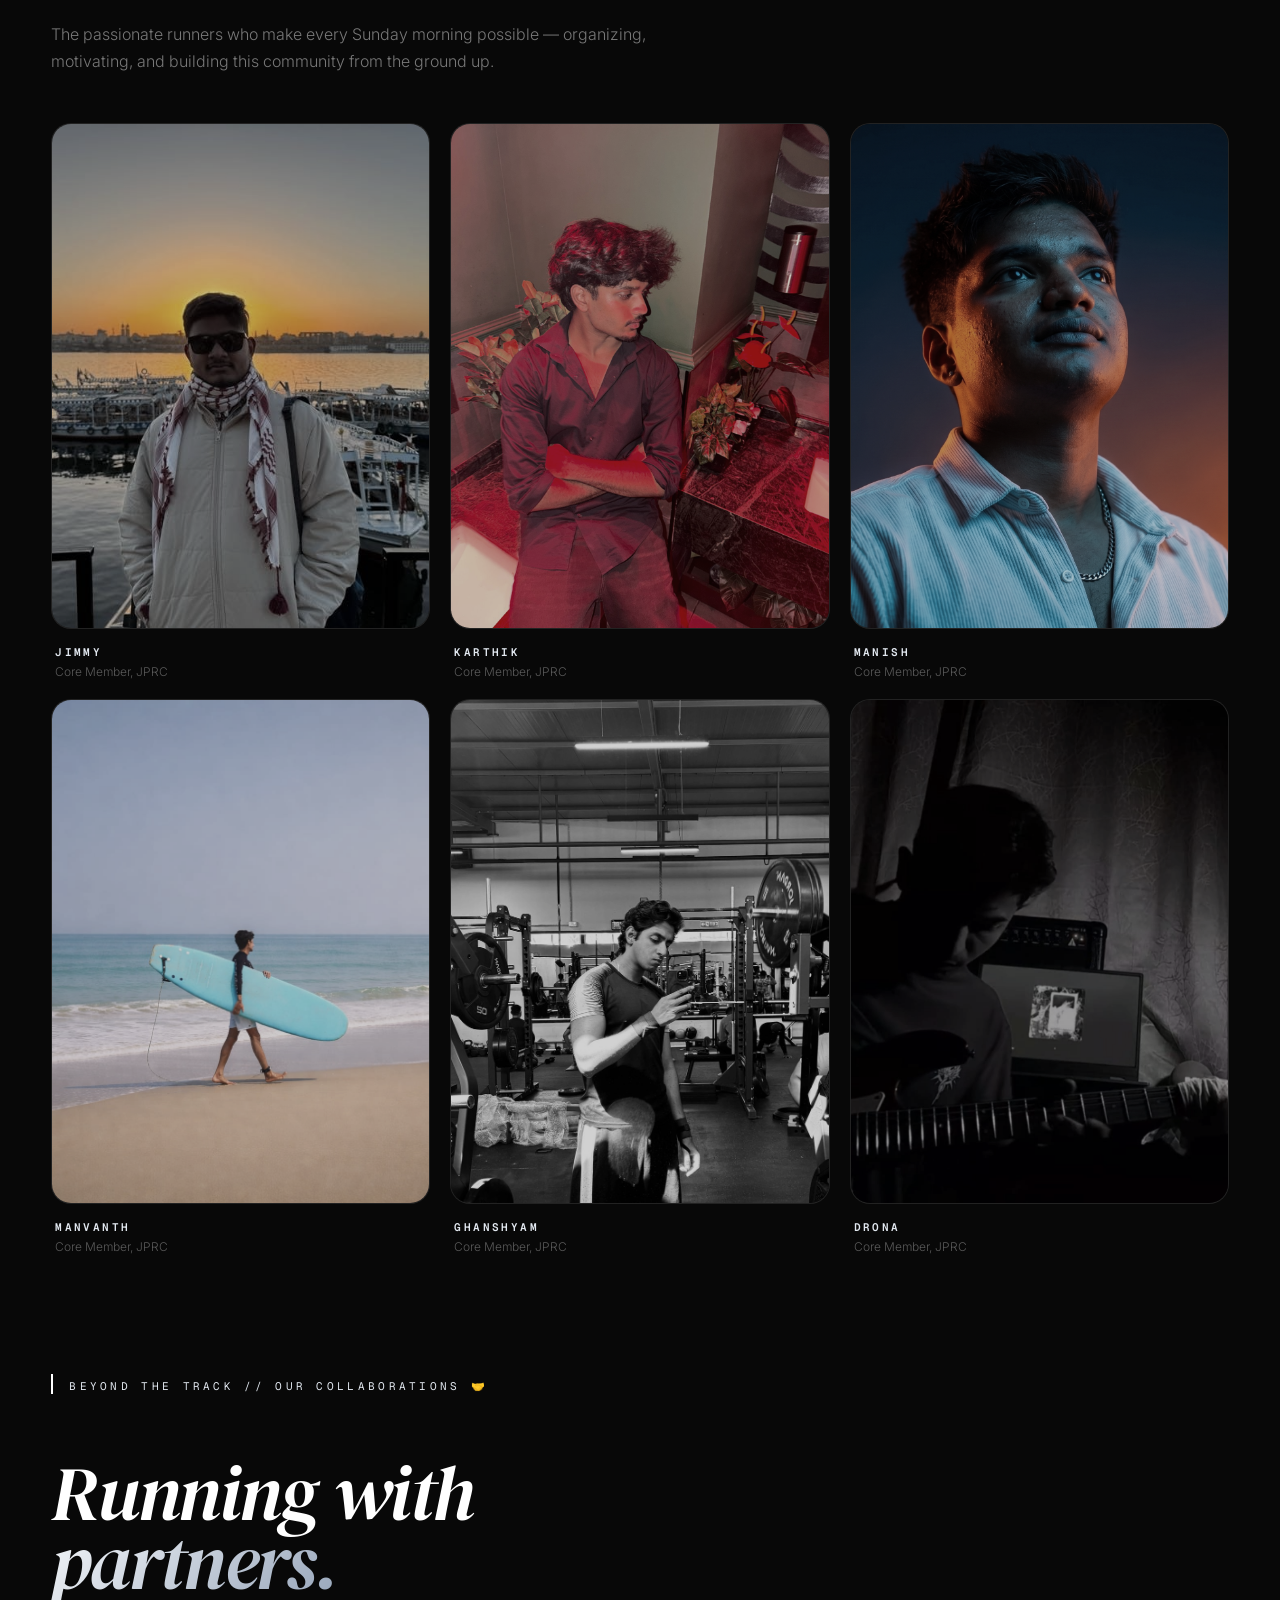
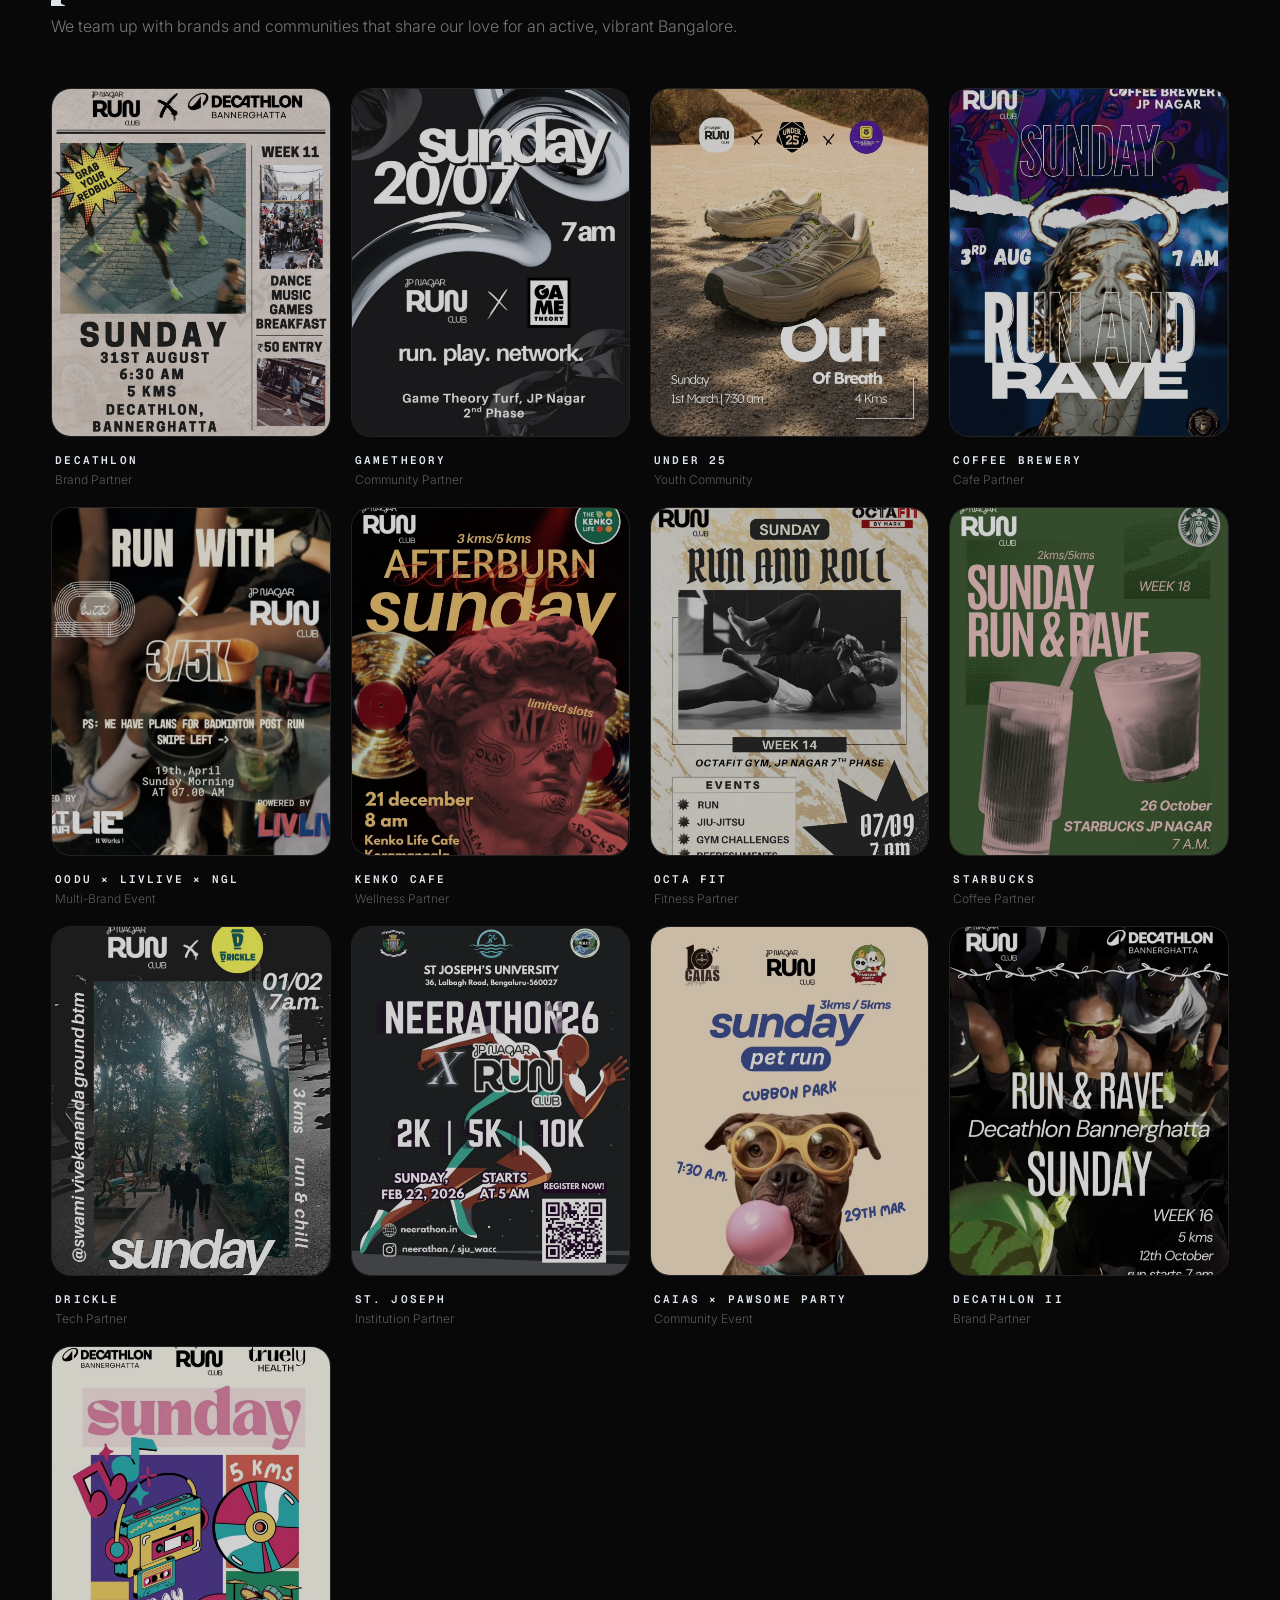
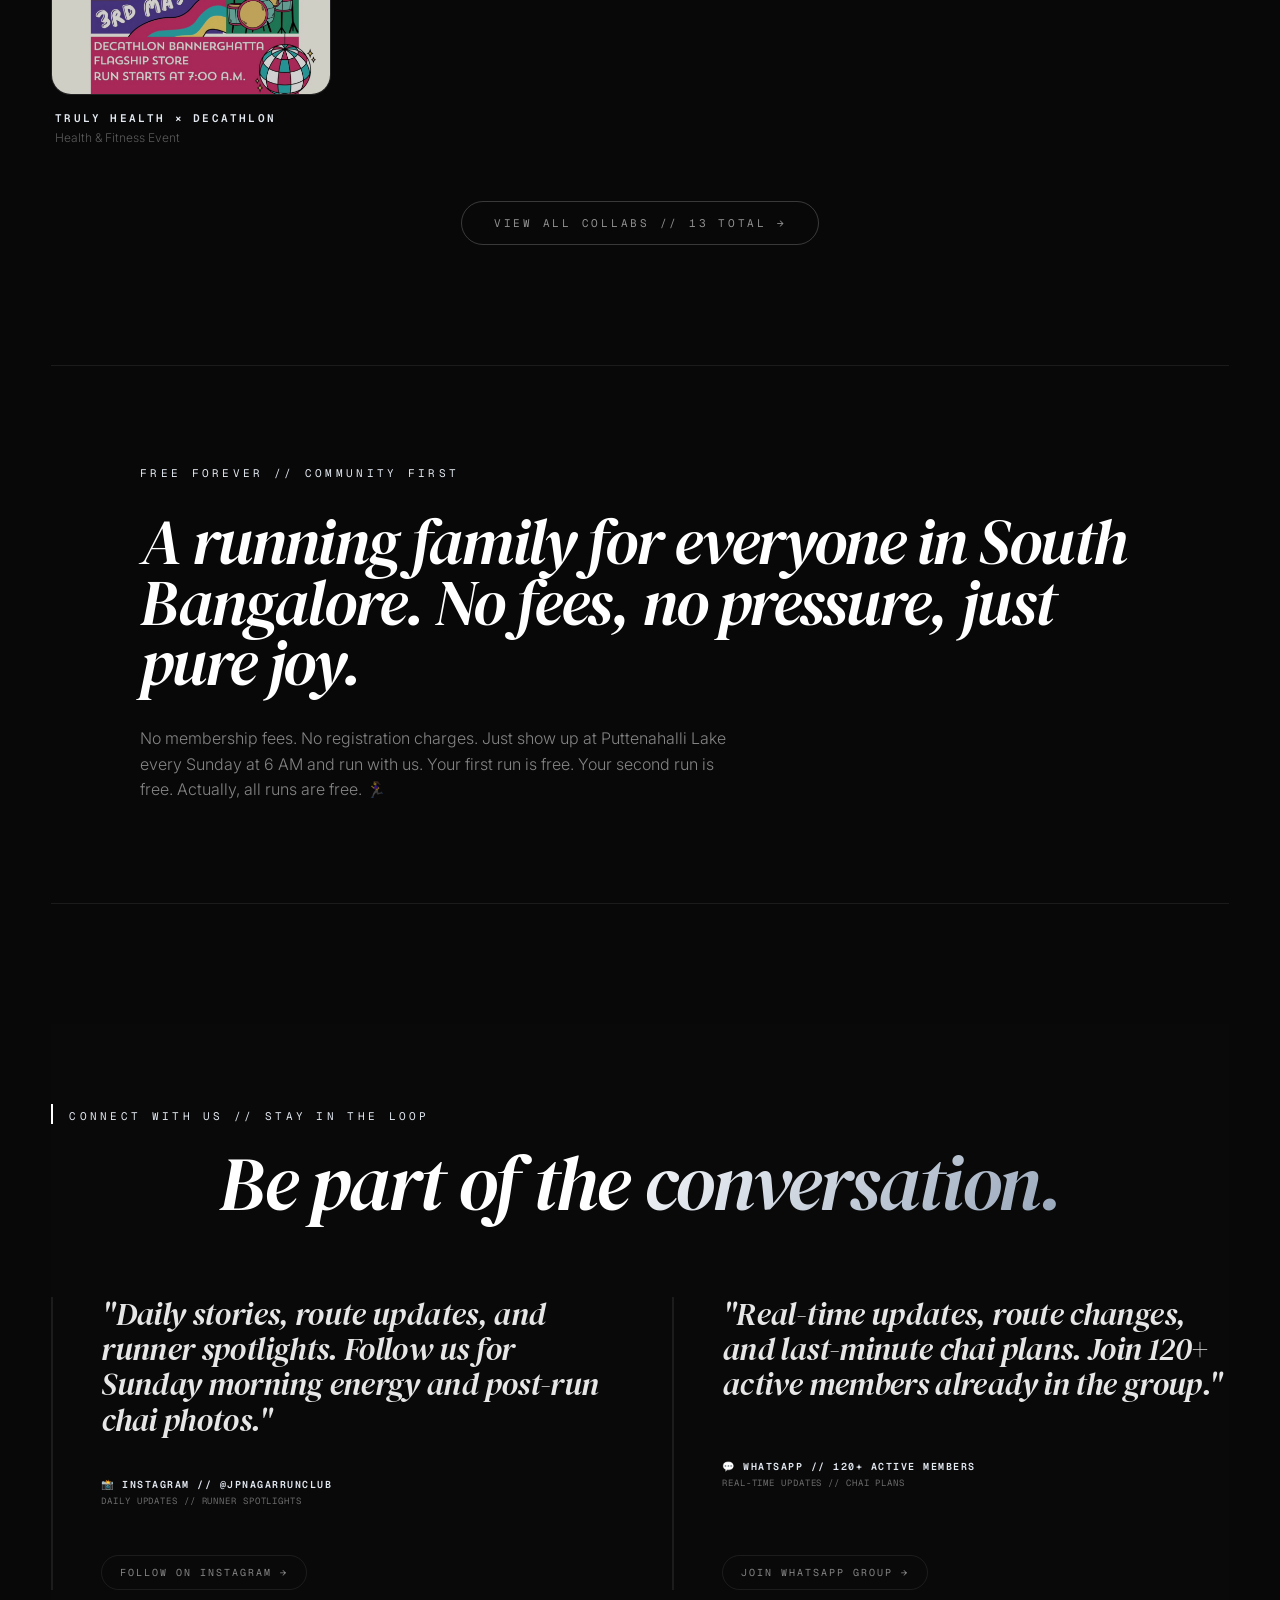
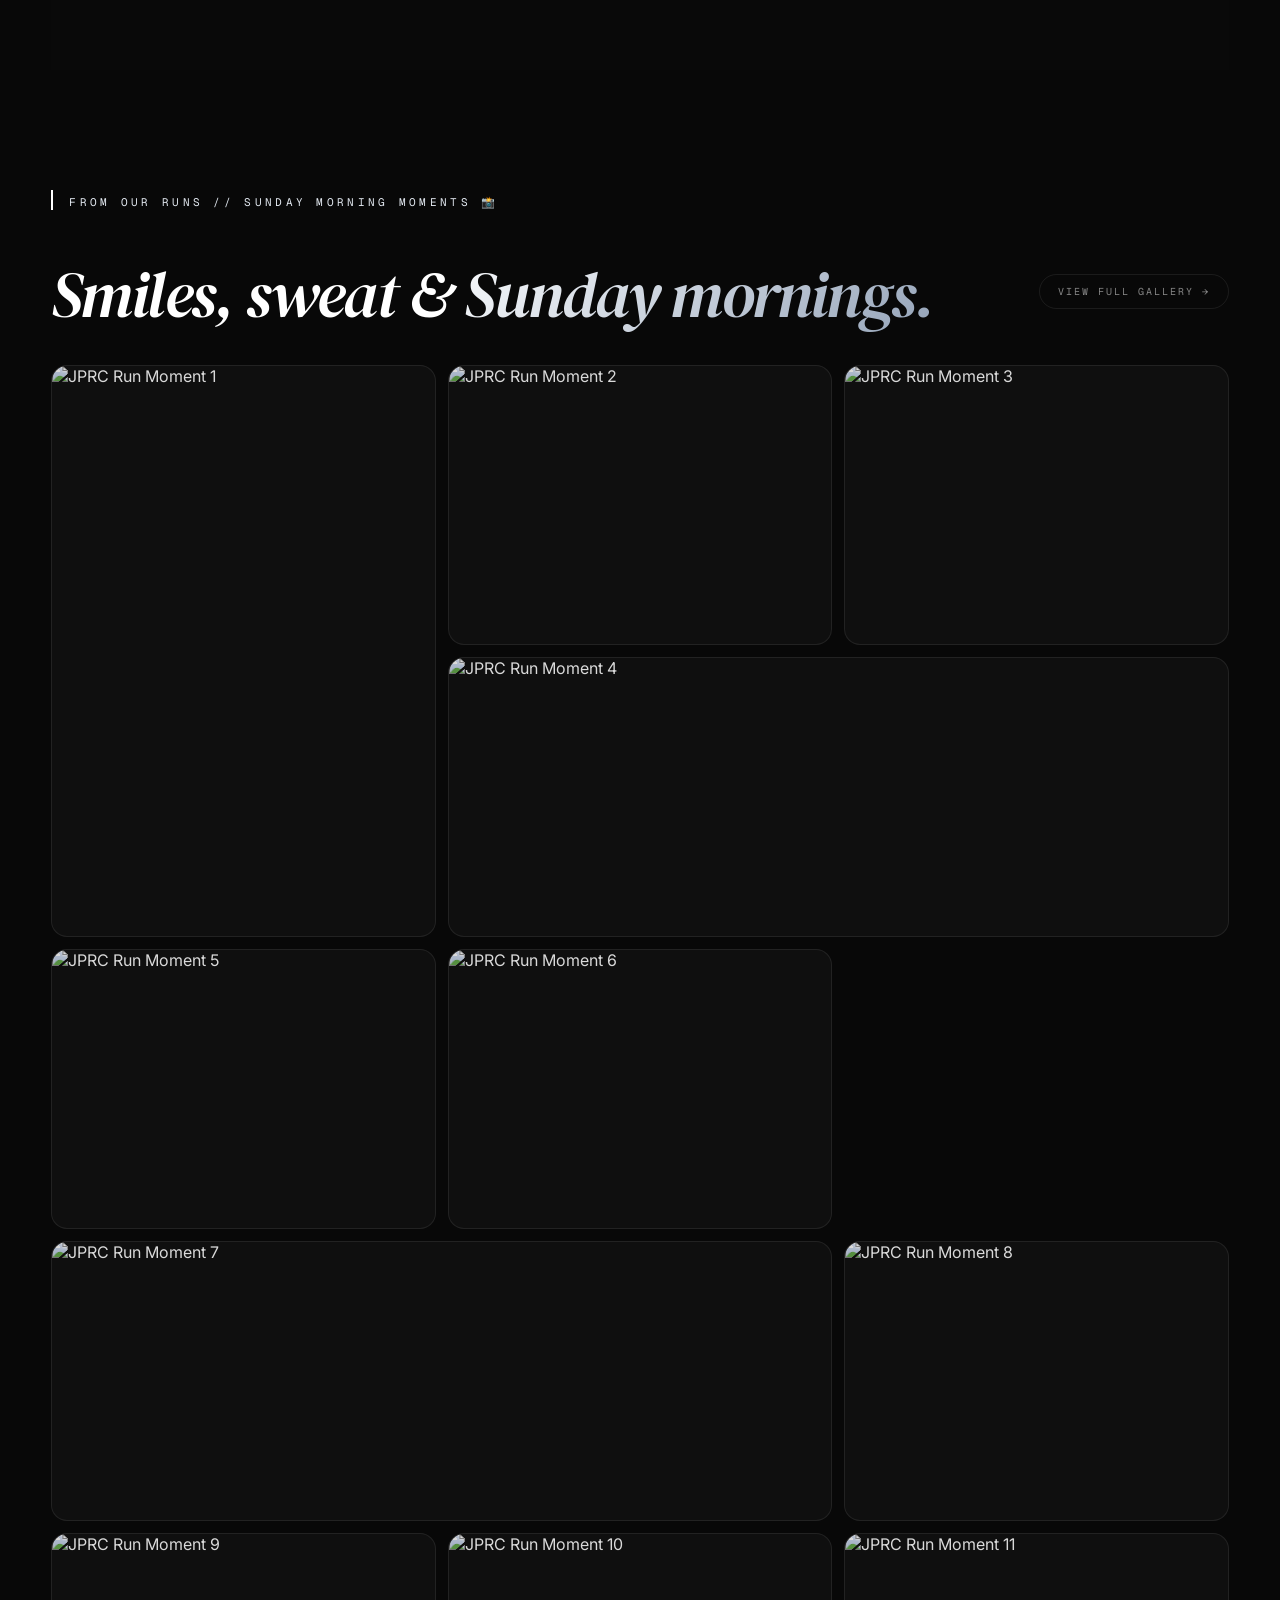
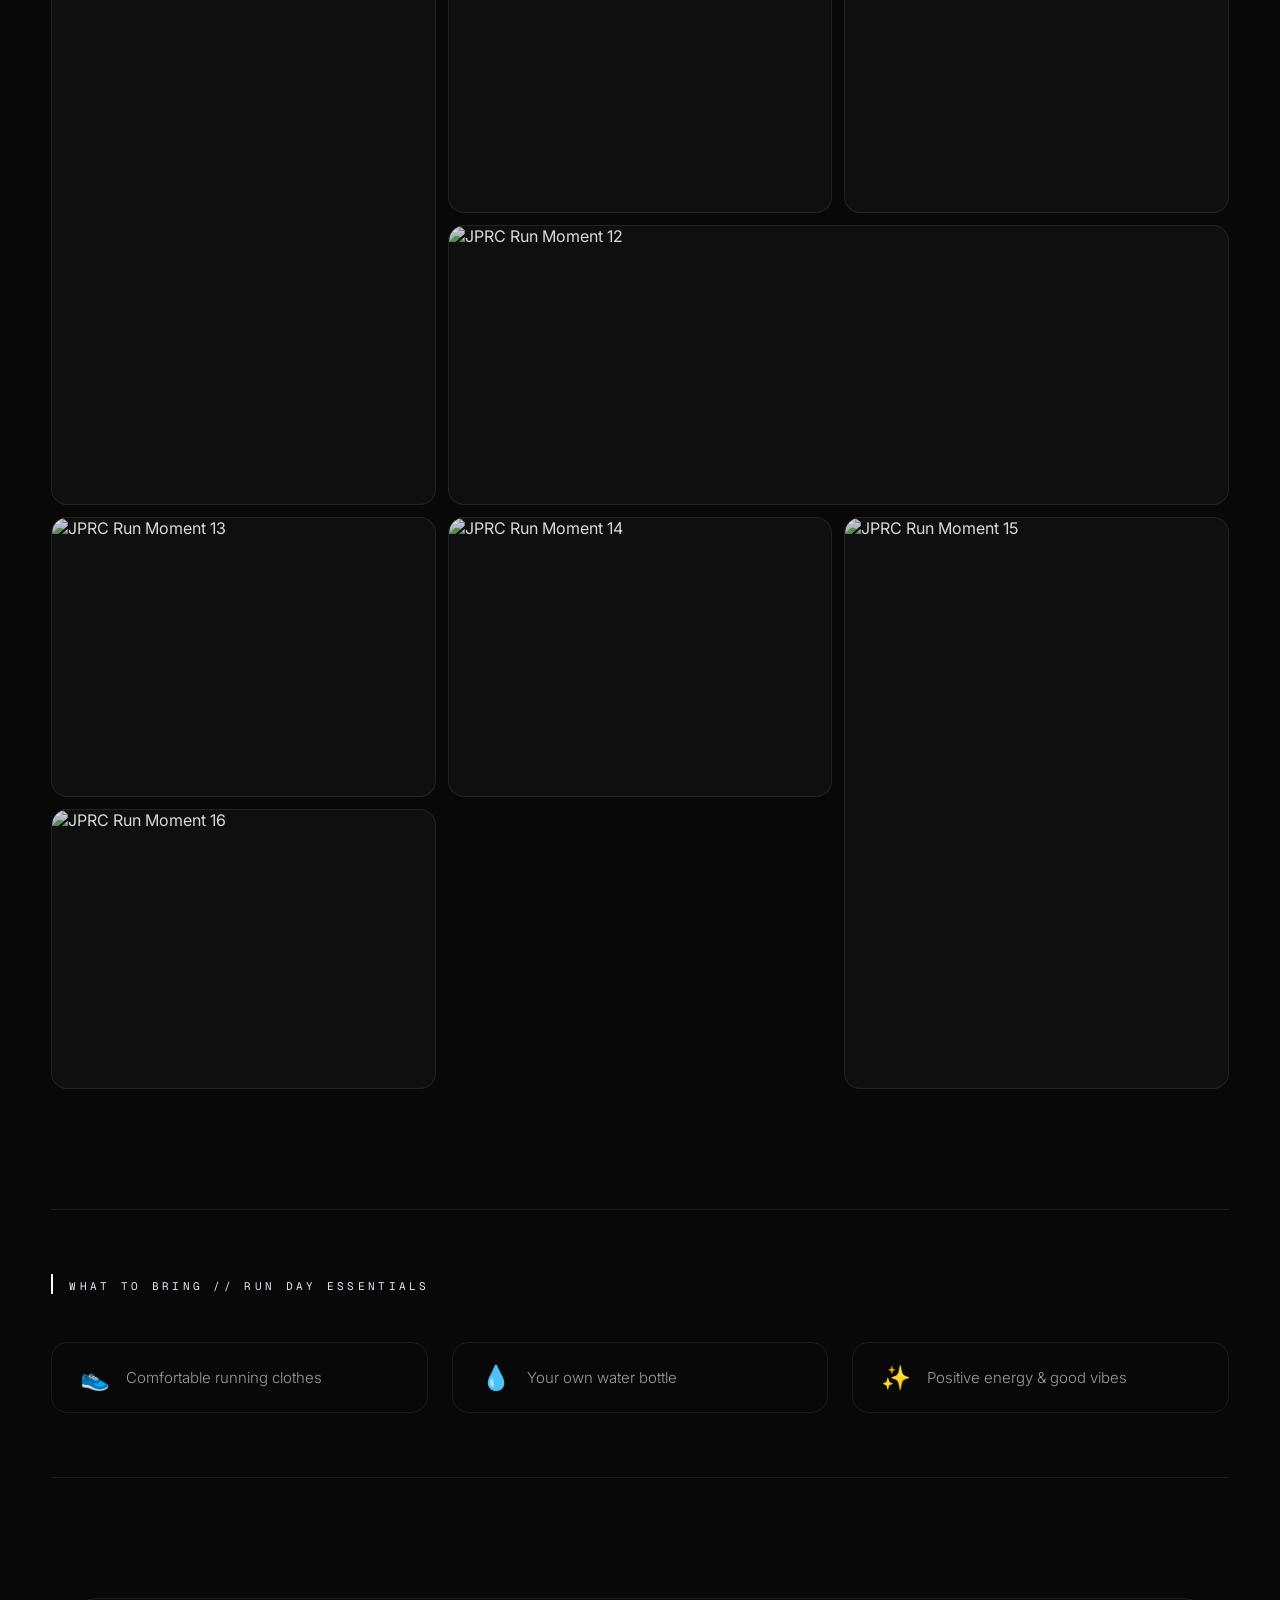
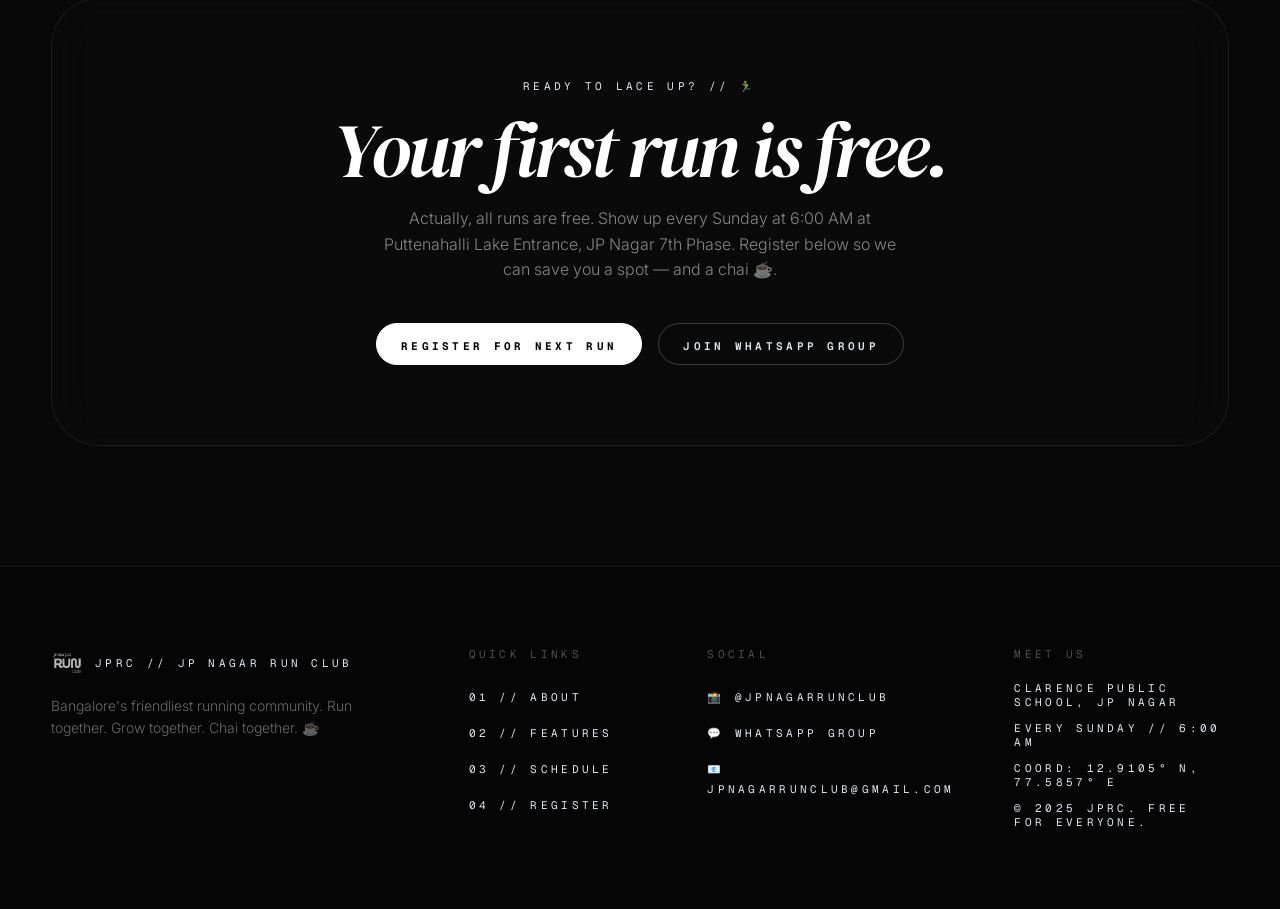
==== commit a7a8a460: "photos colabs" ====
--- a/index.html
+++ b/index.html
@@ -34,7 +34,8 @@
                 <a href="#about" class="nav-link"><span class="mono-label">01 / ABOUT</span></a>
                 <a href="#bento" class="nav-link"><span class="mono-label">02 / FEATURES</span></a>
                 <a href="#schedule" class="nav-link"><span class="mono-label">03 / SCHEDULE</span></a>
-                <a href="#connect" class="nav-link"><span class="mono-label">04 / CONNECT</span></a>
+                <a href="#collabs" class="nav-link"><span class="mono-label">04 / COLLABS</span></a>
+                <a href="#connect" class="nav-link"><span class="mono-label">05 / CONNECT</span></a>
             </nav>
             <div class="nav-action">
                 <a href="register.html" class="btn-primary"><span class="mono-label">JOIN_US</span></a>
@@ -53,7 +54,8 @@
             <a href="#about" class="drawer-link"><span class="mono-label">01 / ABOUT</span></a>
             <a href="#bento" class="drawer-link"><span class="mono-label">02 / FEATURES</span></a>
             <a href="#schedule" class="drawer-link"><span class="mono-label">03 / SCHEDULE</span></a>
-            <a href="#connect" class="drawer-link"><span class="mono-label">04 / CONNECT</span></a>
+            <a href="#collabs" class="drawer-link"><span class="mono-label">04 / COLLABS</span></a>
+            <a href="#connect" class="drawer-link"><span class="mono-label">05 / CONNECT</span></a>
             <a href="register.html" class="btn-primary drawer-join-btn"><span class="mono-label">JOIN_US</span></a>
         </div>
     </div>
@@ -370,6 +372,211 @@
                     </div>
                 </a>
 
+            </div>
+        </section>
+
+        <!-- Collabs Section -->
+        <section class="collabs-section scroll-reveal" id="collabs">
+            <div class="section-label">
+                <span class="mono-label">BEYOND THE TRACK // OUR COLLABORATIONS 🤝</span>
+            </div>
+            <div class="collabs-header-row">
+                <h2 class="collabs-headline">Running with <span class="gradient-text">partners.</span></h2>
+                <p class="collabs-subtext font-sans">We team up with brands and communities that share our love for an active, vibrant Bangalore.</p>
+            </div>
+
+            <!-- Collab Grid (preview: 4 shown) -->
+            <div class="collabs-grid" id="collabs-grid">
+
+                <!-- Collab 1: Decathlon -->
+                <div class="collab-card scroll-reveal">
+                    <div class="collab-img-wrapper">
+                        <img src="Colabs/Decathlon x JP Nagar Run Club.jpg" alt="JPRC x Decathlon" class="collab-img" loading="lazy">
+                        <div class="collab-overlay">
+                            <span class="mono-label">COLLAB</span>
+                        </div>
+                    </div>
+                    <div class="collab-info">
+                        <span class="collab-partner mono-label">DECATHLON</span>
+                        <span class="collab-tag font-sans">Brand Partner</span>
+                    </div>
+                </div>
+
+                <!-- Collab 2: GameTheory -->
+                <div class="collab-card scroll-reveal">
+                    <div class="collab-img-wrapper">
+                        <img src="Colabs/JP Nagar RunClub x GameTheory.jpg" alt="JPRC x GameTheory" class="collab-img" loading="lazy">
+                        <div class="collab-overlay">
+                            <span class="mono-label">COLLAB</span>
+                        </div>
+                    </div>
+                    <div class="collab-info">
+                        <span class="collab-partner mono-label">GAMETHEORY</span>
+                        <span class="collab-tag font-sans">Community Partner</span>
+                    </div>
+                </div>
+
+                <!-- Collab 3: Under 25 -->
+                <div class="collab-card scroll-reveal">
+                    <div class="collab-img-wrapper">
+                        <img src="Colabs/Jprc x under 25.jpg" alt="JPRC x Under 25" class="collab-img" loading="lazy">
+                        <div class="collab-overlay">
+                            <span class="mono-label">COLLAB</span>
+                        </div>
+                    </div>
+                    <div class="collab-info">
+                        <span class="collab-partner mono-label">UNDER 25</span>
+                        <span class="collab-tag font-sans">Youth Community</span>
+                    </div>
+                </div>
+
+                <!-- Collab 4: Coffee Brewery -->
+                <div class="collab-card scroll-reveal">
+                    <div class="collab-img-wrapper">
+                        <img src="Colabs/jprc x coffee brewery.jpg" alt="JPRC x Coffee Brewery" class="collab-img" loading="lazy">
+                        <div class="collab-overlay">
+                            <span class="mono-label">COLLAB</span>
+                        </div>
+                    </div>
+                    <div class="collab-info">
+                        <span class="collab-partner mono-label">COFFEE BREWERY</span>
+                        <span class="collab-tag font-sans">Cafe Partner</span>
+                    </div>
+                </div>
+
+                <!-- Collab 5: OODU x LivLive x NGL — HIDDEN initially -->
+                <div class="collab-card collab-card--hidden scroll-reveal">
+                    <div class="collab-img-wrapper">
+                        <img src="Colabs/OODU X JPNRC Powered By LivLive, Fueled by NGL Drinks!South.webp" alt="JPRC x OODU x LivLive x NGL Drinks" class="collab-img" loading="lazy">
+                        <div class="collab-overlay">
+                            <span class="mono-label">COLLAB</span>
+                        </div>
+                    </div>
+                    <div class="collab-info">
+                        <span class="collab-partner mono-label">OODU × LIVLIVE × NGL</span>
+                        <span class="collab-tag font-sans">Multi-Brand Event</span>
+                    </div>
+                </div>
+
+                <!-- Collab 6: Kenko Cafe — HIDDEN initially -->
+                <div class="collab-card collab-card--hidden scroll-reveal">
+                    <div class="collab-img-wrapper">
+                        <img src="Colabs/jprc x kenko cafe.heic" alt="JPRC x Kenko Cafe" class="collab-img" loading="lazy">
+                        <div class="collab-overlay">
+                            <span class="mono-label">COLLAB</span>
+                        </div>
+                    </div>
+                    <div class="collab-info">
+                        <span class="collab-partner mono-label">KENKO CAFE</span>
+                        <span class="collab-tag font-sans">Wellness Partner</span>
+                    </div>
+                </div>
+
+                <!-- Collab 7: Octa Fit — HIDDEN initially -->
+                <div class="collab-card collab-card--hidden scroll-reveal">
+                    <div class="collab-img-wrapper">
+                        <img src="Colabs/jprc x octa fit.heic" alt="JPRC x Octa Fit" class="collab-img" loading="lazy">
+                        <div class="collab-overlay">
+                            <span class="mono-label">COLLAB</span>
+                        </div>
+                    </div>
+                    <div class="collab-info">
+                        <span class="collab-partner mono-label">OCTA FIT</span>
+                        <span class="collab-tag font-sans">Fitness Partner</span>
+                    </div>
+                </div>
+
+                <!-- Collab 8: Starbucks — HIDDEN initially -->
+                <div class="collab-card collab-card--hidden scroll-reveal">
+                    <div class="collab-img-wrapper">
+                        <img src="Colabs/jprc x starbucks.heic" alt="JPRC x Starbucks" class="collab-img" loading="lazy">
+                        <div class="collab-overlay">
+                            <span class="mono-label">COLLAB</span>
+                        </div>
+                    </div>
+                    <div class="collab-info">
+                        <span class="collab-partner mono-label">STARBUCKS</span>
+                        <span class="collab-tag font-sans">Coffee Partner</span>
+                    </div>
+                </div>
+
+                <!-- Collab 9: Drickle — HIDDEN initially -->
+                <div class="collab-card collab-card--hidden scroll-reveal">
+                    <div class="collab-img-wrapper">
+                        <img src="Colabs/jprc x drickle.heic" alt="JPRC x Drickle" class="collab-img" loading="lazy">
+                        <div class="collab-overlay">
+                            <span class="mono-label">COLLAB</span>
+                        </div>
+                    </div>
+                    <div class="collab-info">
+                        <span class="collab-partner mono-label">DRICKLE</span>
+                        <span class="collab-tag font-sans">Tech Partner</span>
+                    </div>
+                </div>
+
+                <!-- Collab 10: St. Joseph — HIDDEN initially -->
+                <div class="collab-card collab-card--hidden scroll-reveal">
+                    <div class="collab-img-wrapper">
+                        <img src="Colabs/jprc x snt joseph.heic" alt="JPRC x St. Joseph" class="collab-img" loading="lazy">
+                        <div class="collab-overlay">
+                            <span class="mono-label">COLLAB</span>
+                        </div>
+                    </div>
+                    <div class="collab-info">
+                        <span class="collab-partner mono-label">ST. JOSEPH</span>
+                        <span class="collab-tag font-sans">Institution Partner</span>
+                    </div>
+                </div>
+
+                <!-- Collab 11: CAIAS x Pawsome — HIDDEN initially -->
+                <div class="collab-card collab-card--hidden scroll-reveal">
+                    <div class="collab-img-wrapper">
+                        <img src="Colabs/JP Nagar RunClub x CAIAS x Pawsome Party.heic" alt="JPRC x CAIAS x Pawsome Party" class="collab-img" loading="lazy">
+                        <div class="collab-overlay">
+                            <span class="mono-label">COLLAB</span>
+                        </div>
+                    </div>
+                    <div class="collab-info">
+                        <span class="collab-partner mono-label">CAIAS × PAWSOME PARTY</span>
+                        <span class="collab-tag font-sans">Community Event</span>
+                    </div>
+                </div>
+
+                <!-- Collab 12: Decathlon Bannerghatta — HIDDEN initially -->
+                <div class="collab-card collab-card--hidden scroll-reveal">
+                    <div class="collab-img-wrapper">
+                        <img src="Colabs/jprc x decathlon.heic" alt="JPRC x Decathlon" class="collab-img" loading="lazy">
+                        <div class="collab-overlay">
+                            <span class="mono-label">COLLAB</span>
+                        </div>
+                    </div>
+                    <div class="collab-info">
+                        <span class="collab-partner mono-label">DECATHLON II</span>
+                        <span class="collab-tag font-sans">Brand Partner</span>
+                    </div>
+                </div>
+
+                <!-- Collab 13: Truly Health x Decathlon — HIDDEN initially -->
+                <div class="collab-card collab-card--hidden scroll-reveal">
+                    <div class="collab-img-wrapper">
+                        <img src="Colabs/truely health and decathlon bannerghatta.heic" alt="JPRC x Truly Health x Decathlon Bannerghatta" class="collab-img" loading="lazy">
+                        <div class="collab-overlay">
+                            <span class="mono-label">COLLAB</span>
+                        </div>
+                    </div>
+                    <div class="collab-info">
+                        <span class="collab-partner mono-label">TRULY HEALTH × DECATHLON</span>
+                        <span class="collab-tag font-sans">Health & Fitness Event</span>
+                    </div>
+                </div>
+
+            </div>
+
+            <!-- View All Toggle Button -->
+            <div class="collabs-cta-row">
+                <button class="collabs-toggle-btn mono-label" id="collabs-toggle-btn" onclick="toggleCollabs()">
+                    VIEW ALL COLLABS // 13 TOTAL →
+                </button>
             </div>
         </section>
 
--- a/style.css
+++ b/style.css
@@ -1031,6 +1031,208 @@
 
 .member-registry-card:hover .bg-decorative-icon {
     color: rgba(255, 255, 255, 0.04);
+}
+
+/* ==========================================================================
+   COLLABS SECTION
+   ========================================================================== */
+.collabs-section {
+    width: 100%;
+    display: flex;
+    flex-direction: column;
+    gap: 48px;
+}
+
+.collabs-header-row {
+    display: flex;
+    flex-direction: column;
+    gap: 16px;
+    max-width: 720px;
+}
+
+.collabs-headline {
+    font-family: var(--font-serif);
+    font-style: italic;
+    font-weight: 400;
+    font-size: clamp(40px, 6vw, 80px);
+    line-height: 0.9;
+    letter-spacing: -0.03em;
+    color: var(--text-white);
+}
+
+.collabs-subtext {
+    font-size: 16px;
+    line-height: 1.7;
+    color: rgba(255, 255, 255, 0.45);
+    font-weight: 300;
+}
+
+/* Collabs Grid */
+.collabs-grid {
+    display: grid;
+    grid-template-columns: repeat(4, 1fr);
+    gap: 20px;
+}
+
+/* Hidden cards (initially) */
+.collab-card--hidden {
+    display: none;
+    opacity: 0;
+    transform: translateY(20px);
+}
+
+/* When expanded */
+.collabs-grid.collabs-expanded .collab-card--hidden {
+    display: flex;
+    animation: collabReveal 0.5s var(--transition-curve) forwards;
+}
+
+@keyframes collabReveal {
+    from {
+        opacity: 0;
+        transform: translateY(20px);
+    }
+    to {
+        opacity: 1;
+        transform: translateY(0);
+    }
+}
+
+/* Staggered animation delays */
+.collabs-grid.collabs-expanded .collab-card--hidden:nth-child(5)  { animation-delay: 0.05s; }
+.collabs-grid.collabs-expanded .collab-card--hidden:nth-child(6)  { animation-delay: 0.10s; }
+.collabs-grid.collabs-expanded .collab-card--hidden:nth-child(7)  { animation-delay: 0.15s; }
+.collabs-grid.collabs-expanded .collab-card--hidden:nth-child(8)  { animation-delay: 0.20s; }
+.collabs-grid.collabs-expanded .collab-card--hidden:nth-child(9)  { animation-delay: 0.25s; }
+.collabs-grid.collabs-expanded .collab-card--hidden:nth-child(10) { animation-delay: 0.30s; }
+.collabs-grid.collabs-expanded .collab-card--hidden:nth-child(11) { animation-delay: 0.35s; }
+.collabs-grid.collabs-expanded .collab-card--hidden:nth-child(12) { animation-delay: 0.40s; }
+.collabs-grid.collabs-expanded .collab-card--hidden:nth-child(13) { animation-delay: 0.45s; }
+
+/* Individual Collab Card */
+.collab-card {
+    display: flex;
+    flex-direction: column;
+    gap: 16px;
+    cursor: default;
+}
+
+.collab-img-wrapper {
+    position: relative;
+    width: 100%;
+    aspect-ratio: 4 / 5;
+    border-radius: 1.25rem;
+    overflow: hidden;
+    border: 1px solid var(--border-glass);
+    background: rgba(255, 255, 255, 0.03);
+    transition: border-color 0.4s var(--transition-curve), box-shadow 0.4s var(--transition-curve);
+}
+
+.collab-img-wrapper:hover {
+    border-color: rgba(255, 255, 255, 0.25);
+    box-shadow: 0 0 30px rgba(255, 255, 255, 0.06);
+}
+
+.collab-img {
+    width: 100%;
+    height: 100%;
+    object-fit: cover;
+    object-position: center;
+    display: block;
+    filter: grayscale(30%) brightness(0.82);
+    transition: filter 0.5s var(--transition-curve), transform 0.5s var(--transition-curve);
+}
+
+.collab-img-wrapper:hover .collab-img {
+    filter: grayscale(0%) brightness(1);
+    transform: scale(1.05);
+}
+
+.collab-overlay {
+    position: absolute;
+    bottom: 0;
+    left: 0;
+    right: 0;
+    padding: 14px 14px 12px;
+    background: linear-gradient(to top, rgba(0, 0, 0, 0.85) 0%, transparent 100%);
+    display: flex;
+    align-items: flex-end;
+    opacity: 0;
+    transform: translateY(6px);
+    transition: opacity 0.35s var(--transition-curve), transform 0.35s var(--transition-curve);
+}
+
+.collab-img-wrapper:hover .collab-overlay {
+    opacity: 1;
+    transform: translateY(0);
+}
+
+.collab-overlay .mono-label {
+    font-size: 8px;
+    letter-spacing: 0.3em;
+    color: rgba(255, 255, 255, 0.65);
+}
+
+.collab-info {
+    display: flex;
+    flex-direction: column;
+    gap: 5px;
+    padding: 0 4px;
+}
+
+.collab-partner {
+    font-size: 11px;
+    letter-spacing: 0.2em;
+    color: var(--text-silver);
+    font-weight: 600;
+    transition: color 0.3s var(--transition-curve);
+}
+
+.collab-card:hover .collab-partner {
+    color: var(--text-white);
+}
+
+.collab-tag {
+    font-size: 12px;
+    color: rgba(255, 255, 255, 0.33);
+    font-weight: 300;
+}
+
+/* View All Button */
+.collabs-cta-row {
+    display: flex;
+    justify-content: center;
+    padding-top: 8px;
+}
+
+.collabs-toggle-btn {
+    display: inline-flex;
+    align-items: center;
+    gap: 8px;
+    background: transparent;
+    border: 1px solid var(--border-glass-hover);
+    color: rgba(255, 255, 255, 0.55);
+    padding: 14px 32px;
+    border-radius: 9999px;
+    cursor: pointer;
+    font-size: 11px;
+    letter-spacing: 0.25em;
+    transition: color 0.3s var(--transition-curve),
+                border-color 0.3s var(--transition-curve),
+                background 0.3s var(--transition-curve),
+                transform 0.3s var(--transition-curve);
+}
+
+.collabs-toggle-btn:hover {
+    color: var(--text-white);
+    border-color: rgba(255, 255, 255, 0.4);
+    background: rgba(255, 255, 255, 0.04);
+    transform: translateY(-1px);
+}
+
+.collabs-toggle-btn.expanded {
+    color: rgba(255, 255, 255, 0.4);
+    border-color: var(--border-glass);
 }
 
 /* ==========================================================================
@@ -1528,6 +1730,11 @@
         grid-template-columns: repeat(2, 1fr);
         gap: 16px;
     }
+
+    .collabs-grid {
+        grid-template-columns: repeat(2, 1fr);
+        gap: 16px;
+    }
 }
 
 /* Sm Devices (Mobile Phones / Bento 1 column) */
@@ -1634,6 +1841,20 @@
     
     .core-team-headline {
         font-size: 36px;
+    }
+
+    .collabs-grid {
+        grid-template-columns: repeat(2, 1fr);
+        gap: 12px;
+    }
+
+    .collabs-headline {
+        font-size: 36px;
+    }
+
+    .collabs-toggle-btn {
+        font-size: 10px;
+        padding: 12px 24px;
     }
 }
 
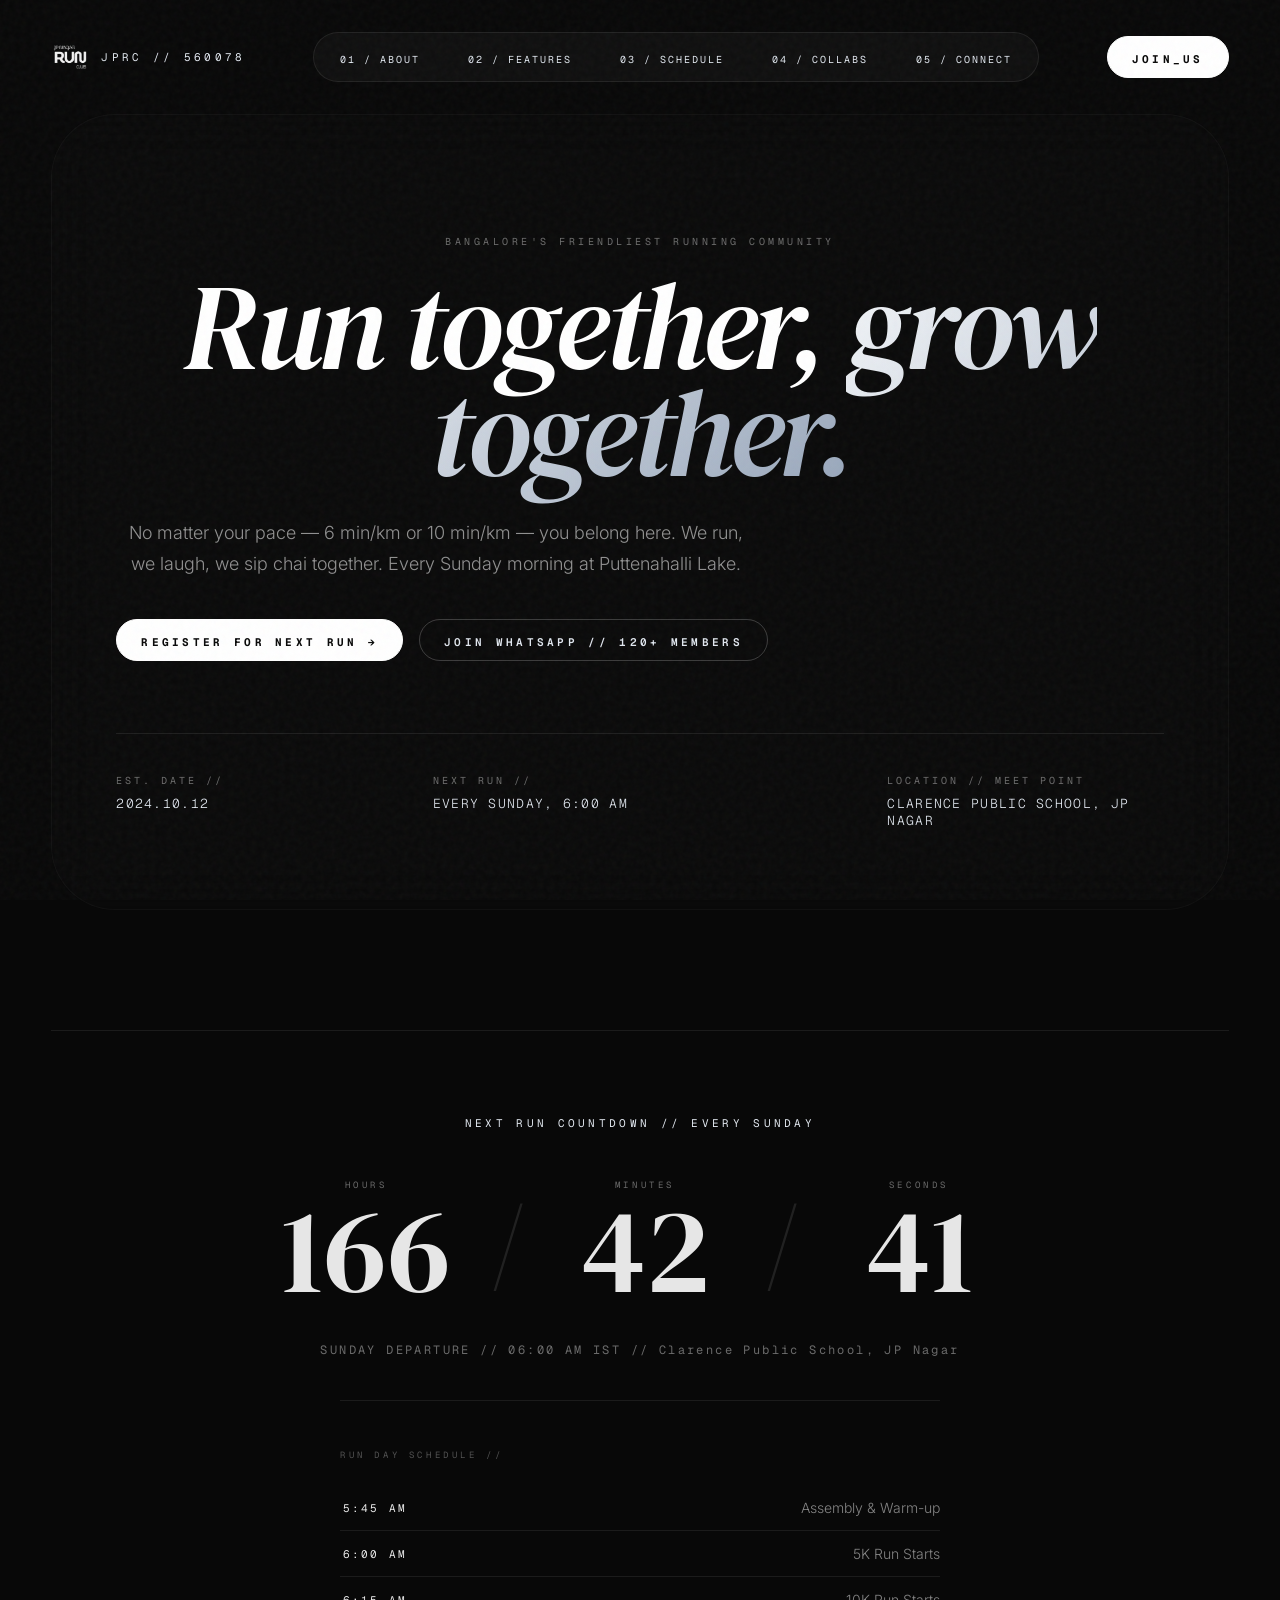
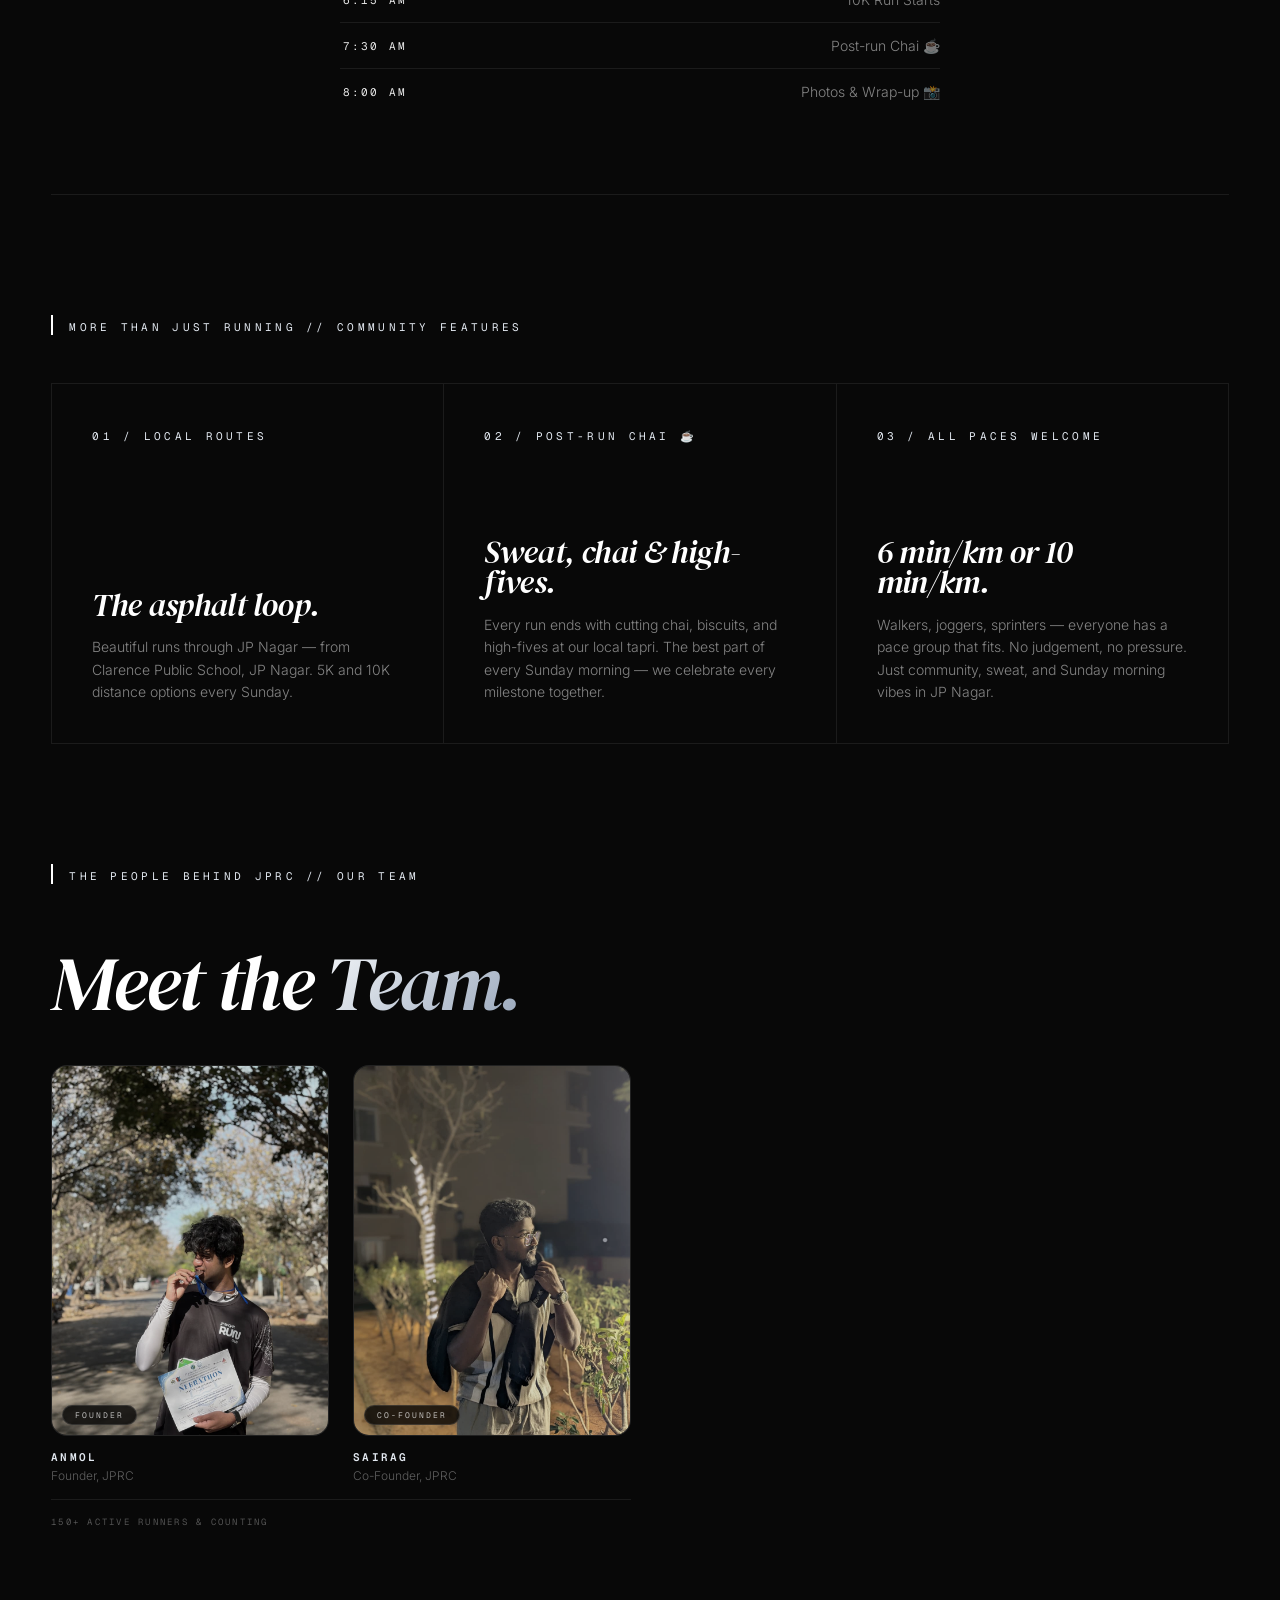
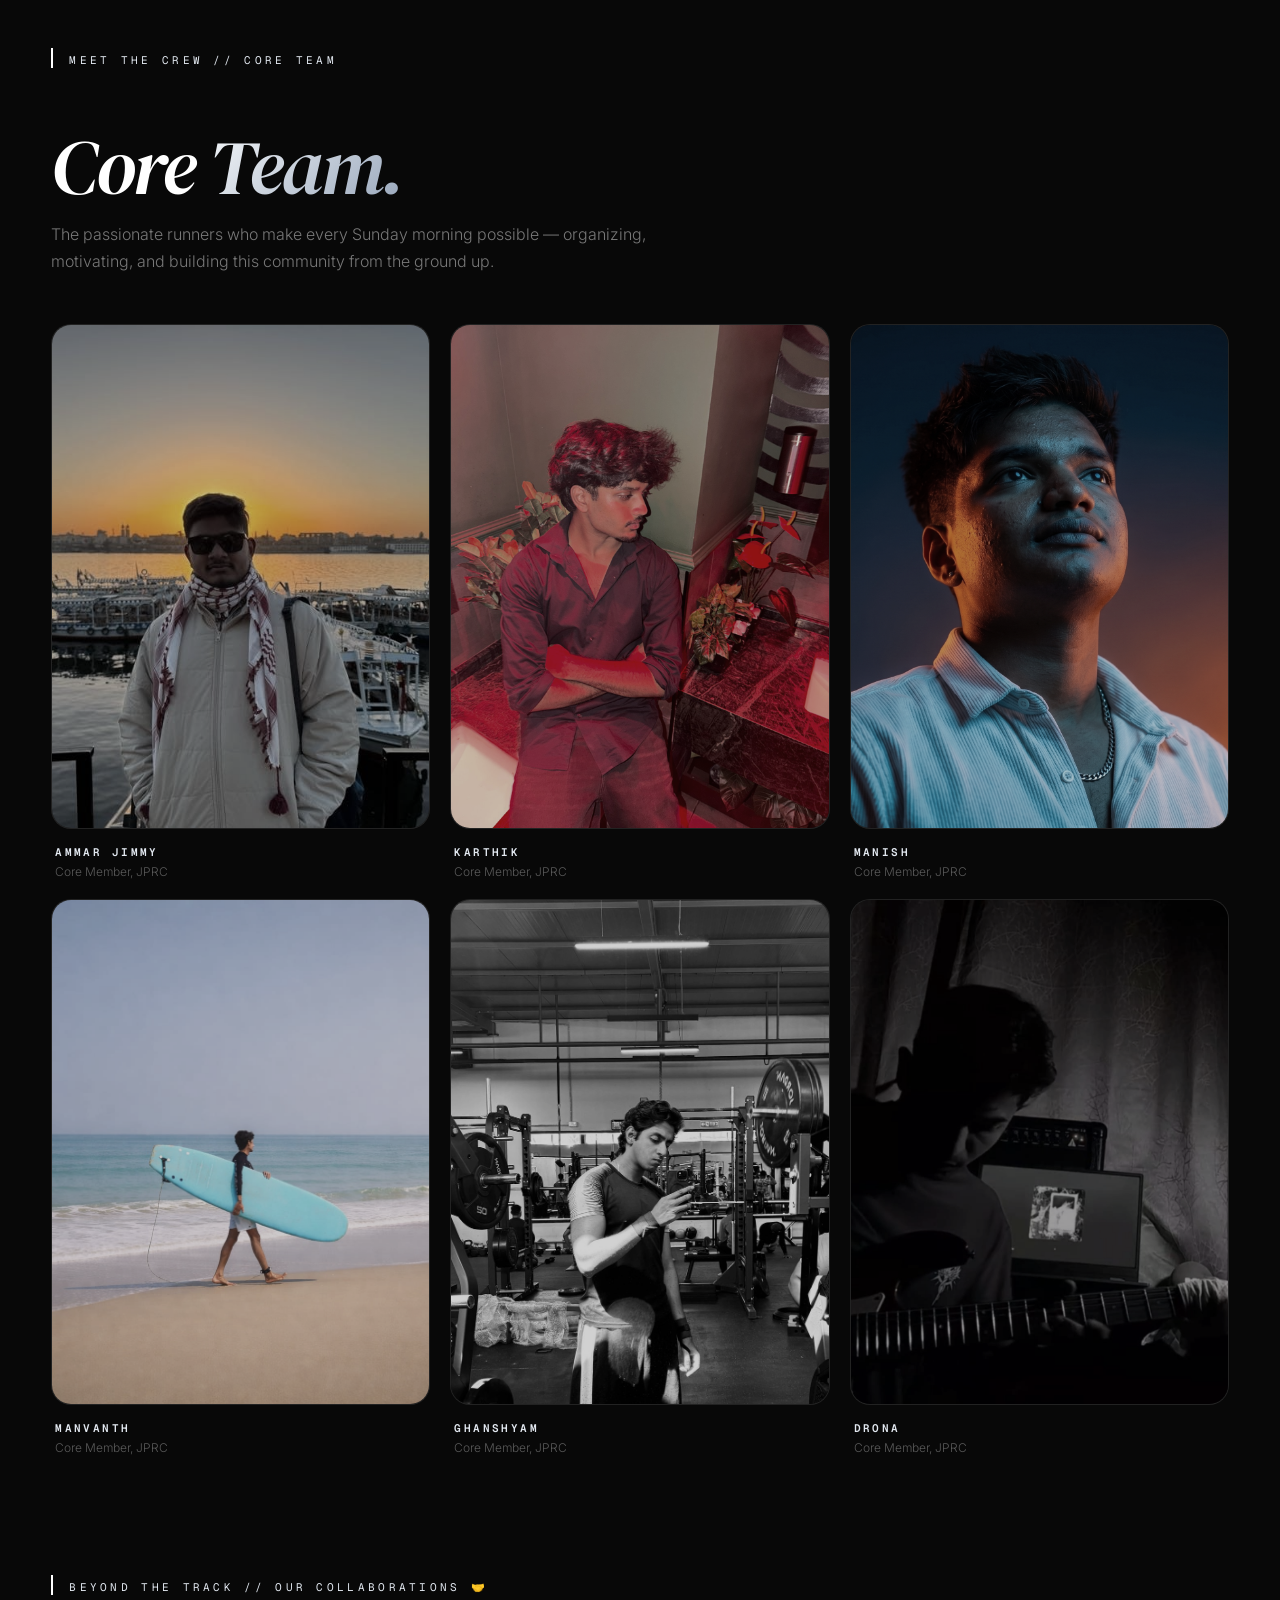
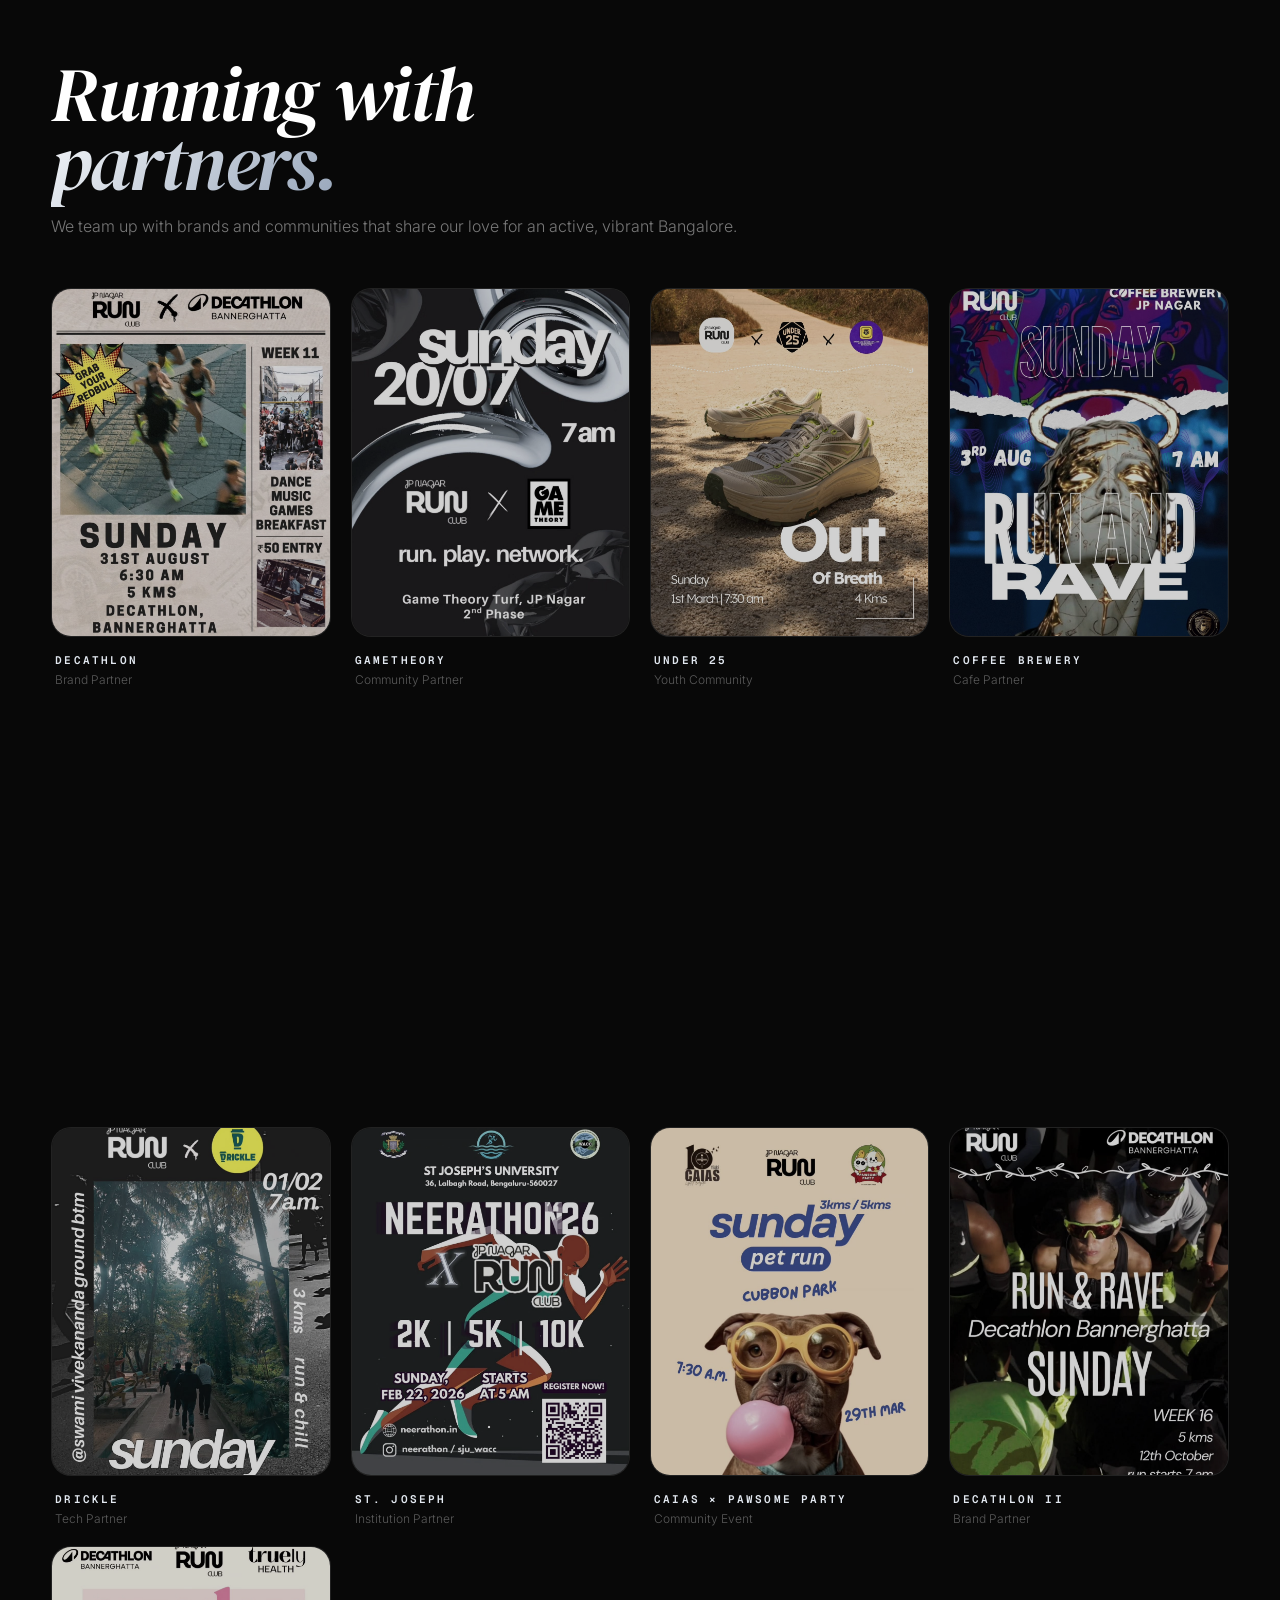
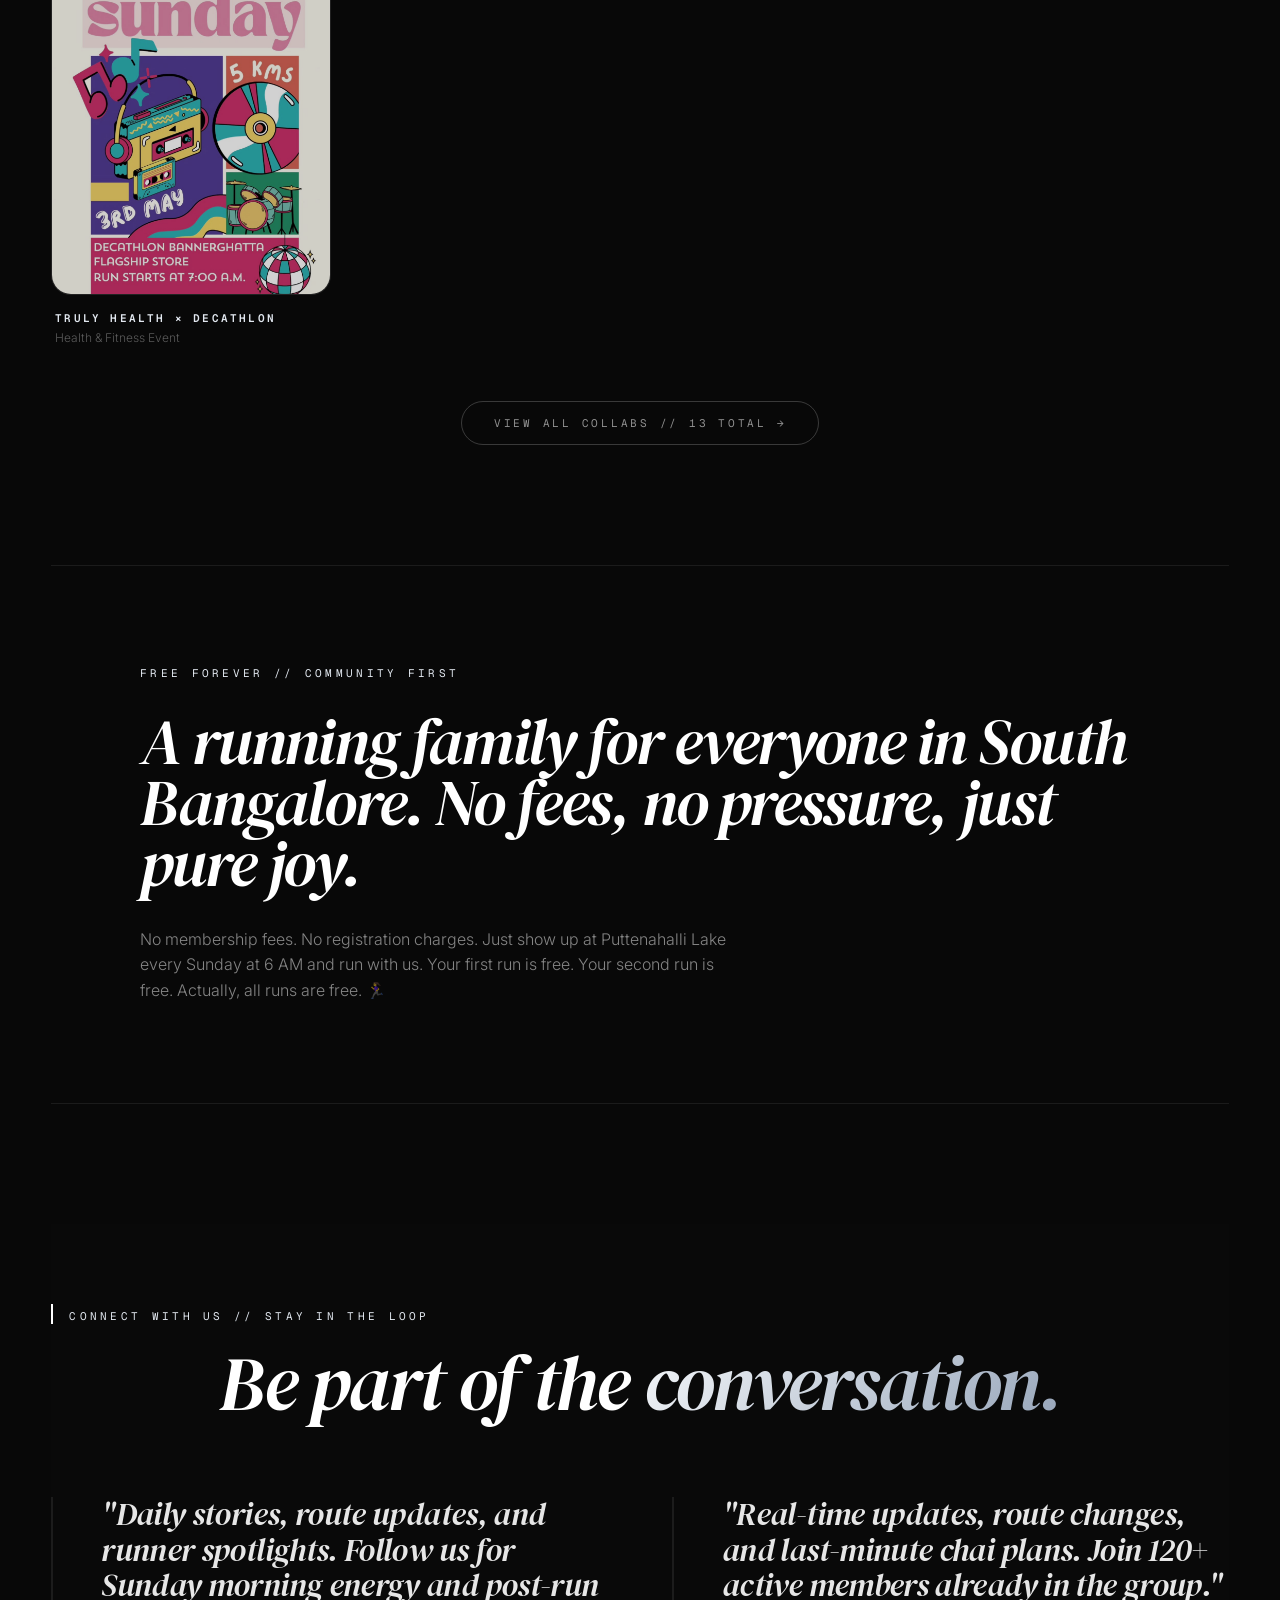
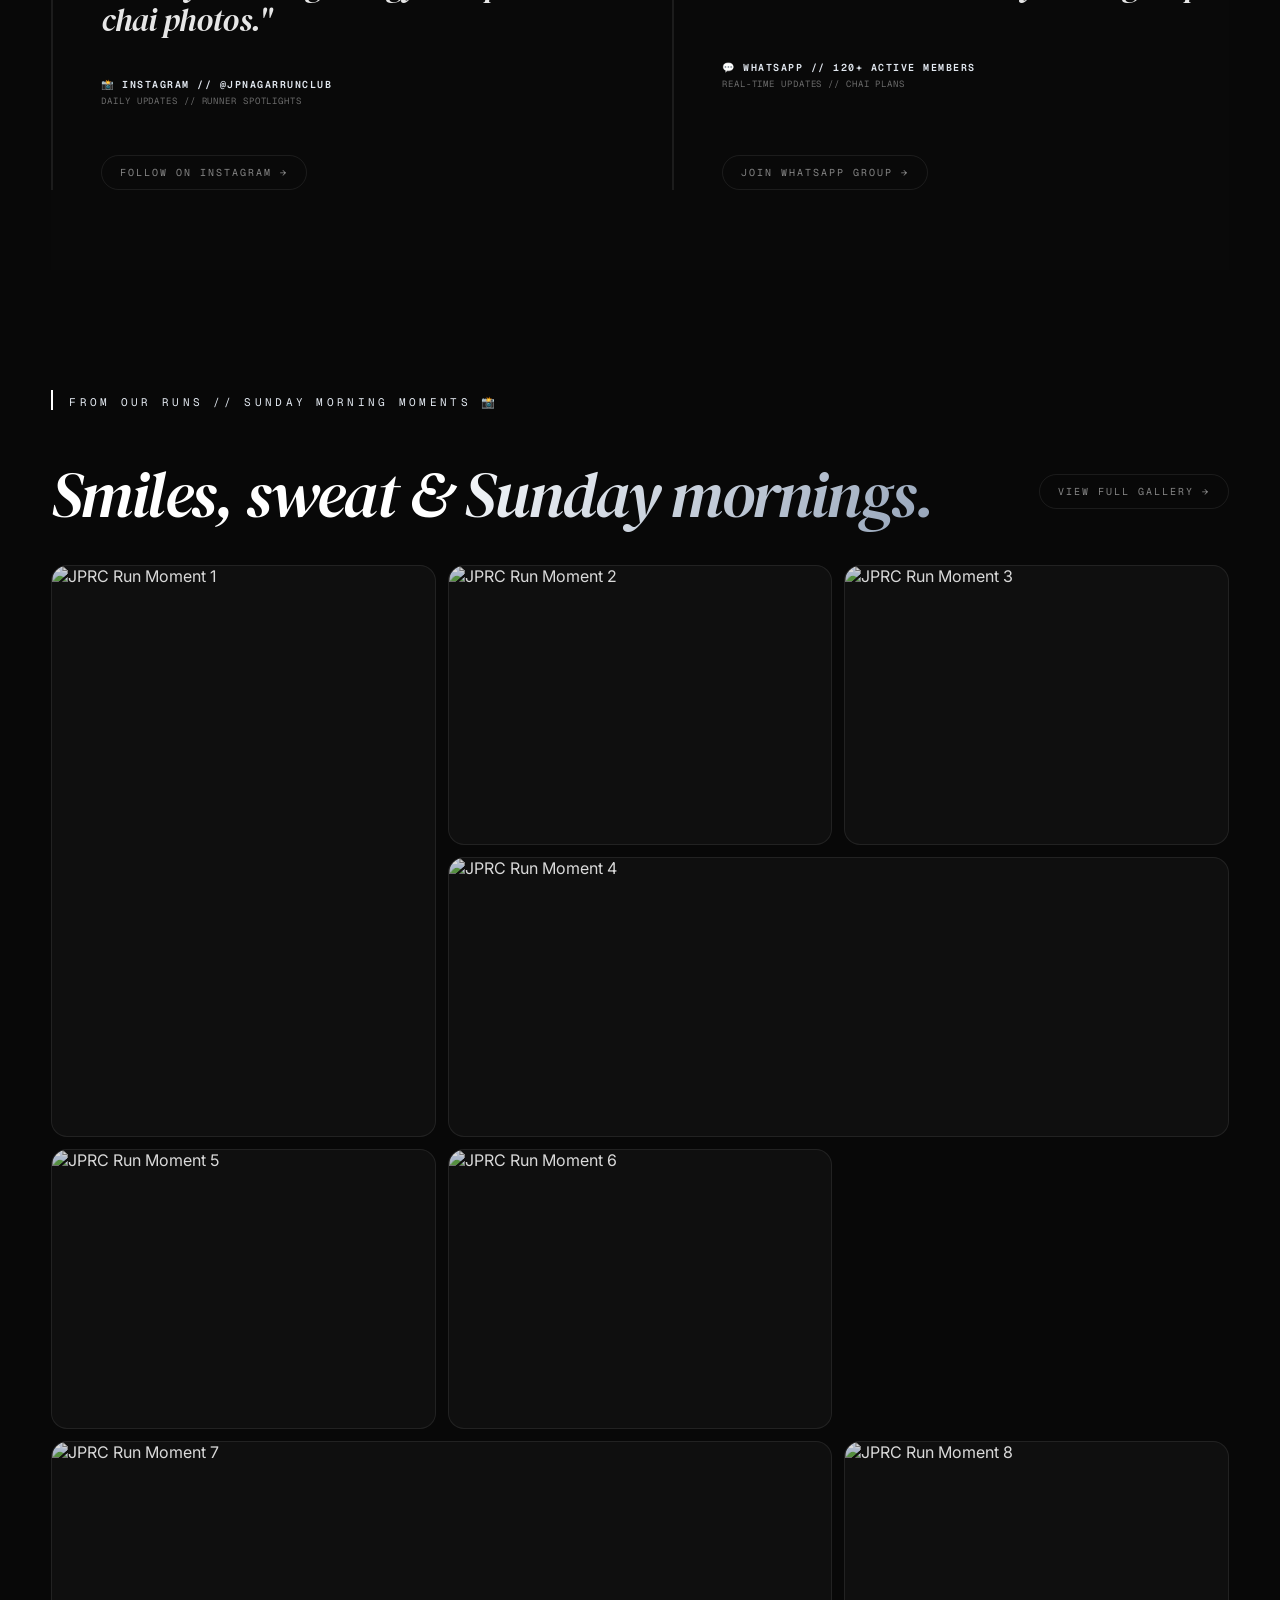
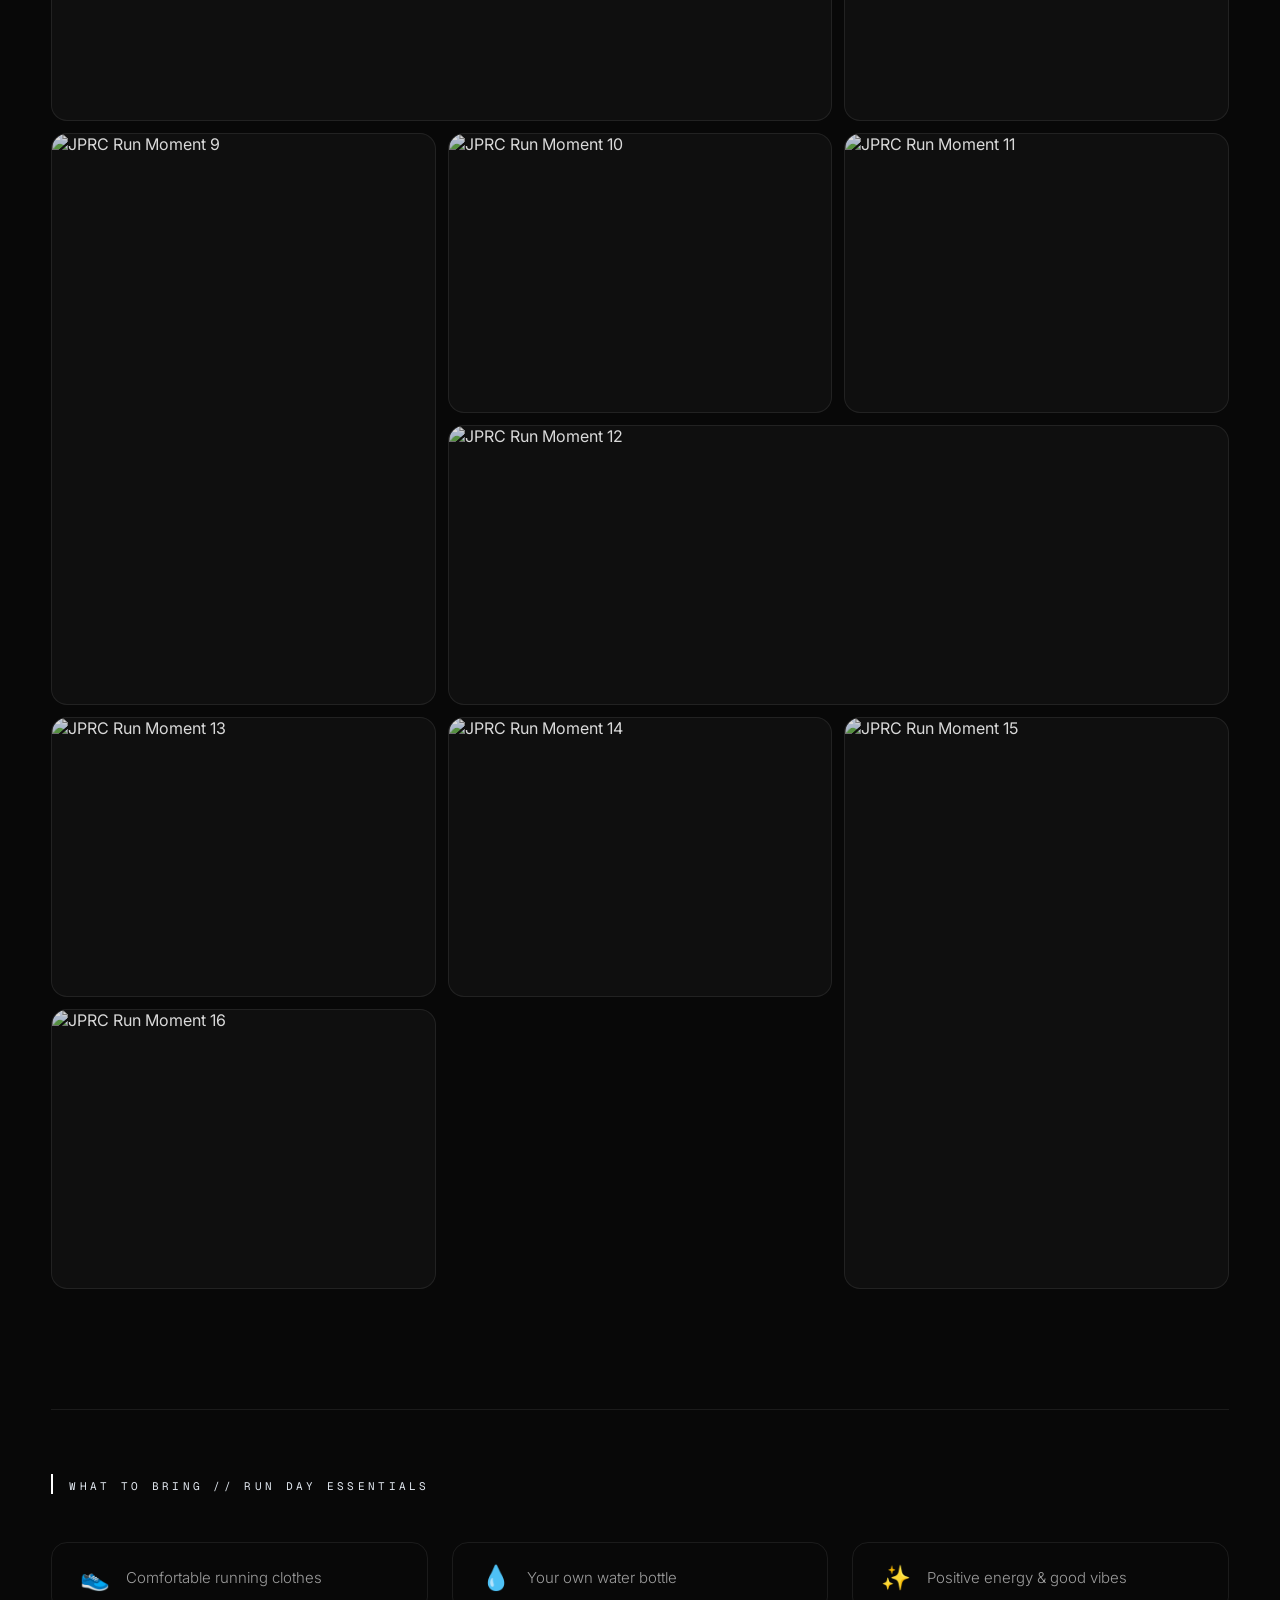
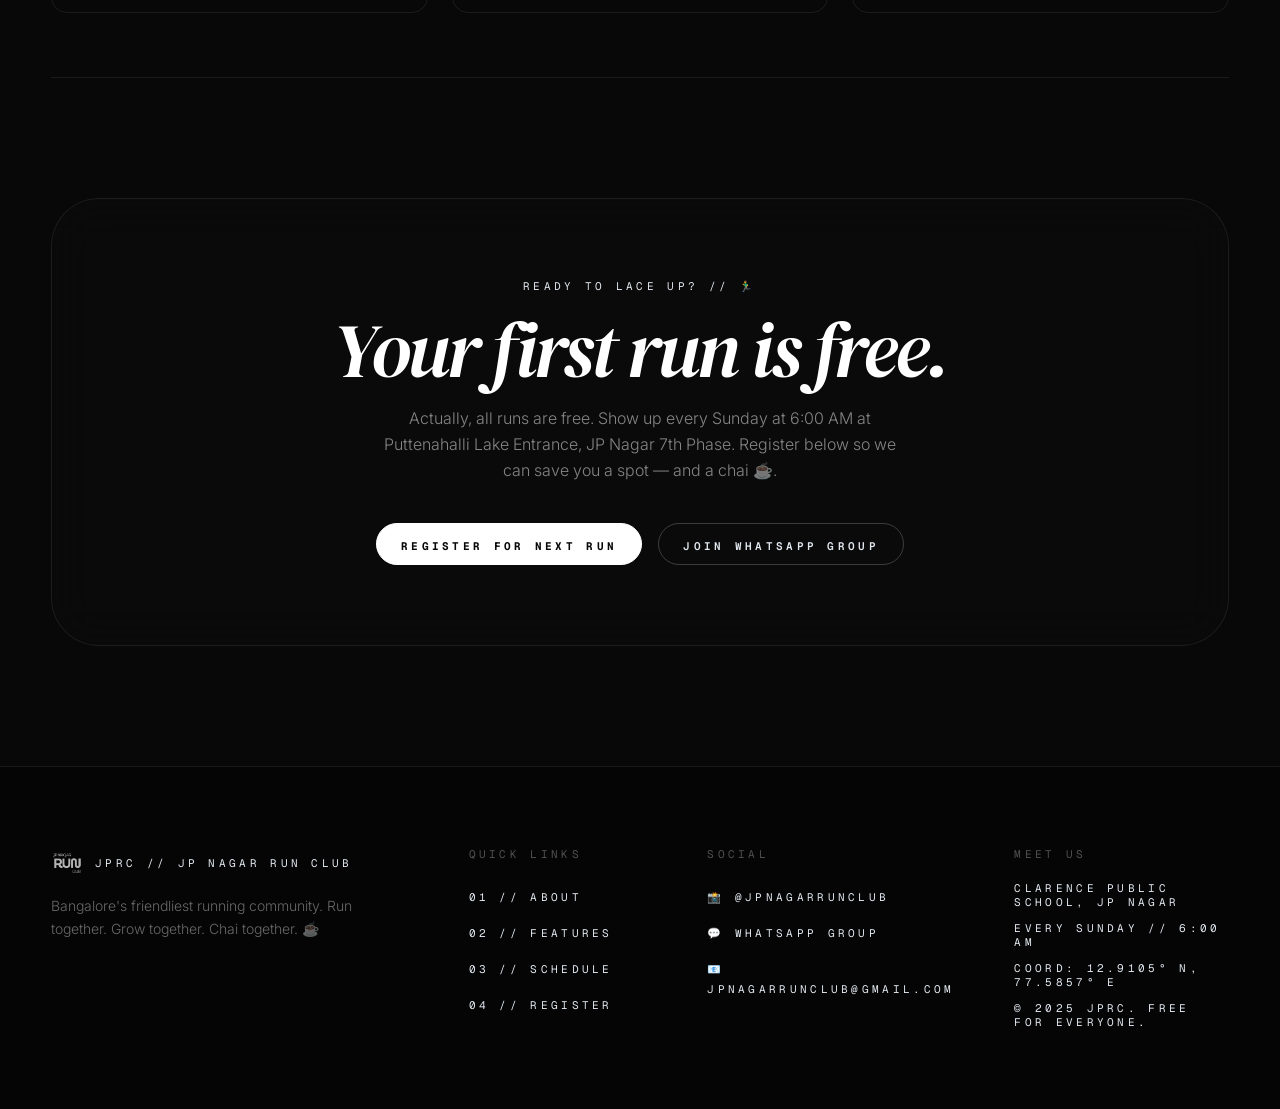
==== commit 79f0b950: "photos update" ====
--- a/index.html
+++ b/index.html
@@ -179,59 +179,12 @@
                 </div>
 
 
-                <!-- Card 2: Founders -->
-                <div class="bento-card member-registry-card scroll-reveal">
-                    <div class="card-header">
-                        <span class="mono-label">02 / FOUNDERS</span>
-                    </div>
-                    <div class="card-body">
-                        <div class="founders-grid">
-                            <!-- Founder: Anmol -->
-                            <a href="https://www.instagram.com/anmol_karthik?igsh=MWxkdGR0NW0yYWszNw==" target="_blank"
-                                rel="noopener noreferrer" class="founder-item founder-item--link"
-                                title="Follow Anmol on Instagram">
-                                <div class="founder-avatar-wrapper">
-                                    <img src="Team photos/anmol.jpeg" alt="Anmol - Founder" class="founder-img">
-                                    <div class="founder-role-badge mono-label">FOUNDER</div>
-                                    <div class="founder-instagram-hint mono-label">📸 @anmol_karthik</div>
-                                </div>
-                                <div class="founder-info">
-                                    <span class="founder-name mono-label">ANMOL</span>
-                                    <span class="founder-title font-sans">Founder, JPRC</span>
-                                </div>
-                            </a>
-                            <!-- Co-Founder: Sairag -->
-                            <a href="https://www.instagram.com/sairagh_10?igsh=M2I0ZzVpbWhsd2lq" target="_blank"
-                                rel="noopener noreferrer" class="founder-item founder-item--link"
-                                title="Follow Sairag on Instagram">
-                                <div class="founder-avatar-wrapper">
-                                    <img src="Team photos/sairag.jpeg" alt="Sairag - Co-Founder" class="founder-img">
-                                    <div class="founder-role-badge mono-label">CO-FOUNDER</div>
-                                    <div class="founder-instagram-hint mono-label">📸 @sairagh_10</div>
-                                </div>
-                                <div class="founder-info">
-                                    <span class="founder-name mono-label">SAIRAG</span>
-                                    <span class="founder-title font-sans">Co-Founder, JPRC</span>
-                                </div>
-                            </a>
-                        </div>
-                        <p class="registry-count mono-label">150+ ACTIVE RUNNERS &amp; COUNTING</p>
-                    </div>
-                    <!-- Decorative background icon -->
-                    <div class="bg-decorative-icon">
-                        <svg viewBox="0 0 24 24" width="120" height="120" fill="none" stroke="currentColor"
-                            stroke-width="0.5" stroke-linecap="round" stroke-linejoin="round">
-                            <circle cx="12" cy="8" r="4"></circle>
-                            <path d="M4 20c0-4 3.6-7 8-7s8 3 8 7"></path>
-                        </svg>
-                    </div>
-                </div>
-
-
-                <!-- Card 3: Post-Run Chai -->
+
+
+                <!-- Card 2: Post-Run Chai -->
                 <div class="bento-card scroll-reveal">
                     <div class="card-header">
-                        <span class="mono-label">03 / POST-RUN CHAI ☕</span>
+                        <span class="mono-label">02 / POST-RUN CHAI ☕</span>
                     </div>
                     <div class="card-body">
                         <h3 class="card-headline">Sweat, chai &amp; high-fives.</h3>
@@ -242,10 +195,10 @@
                     </div>
                 </div>
 
-                <!-- Card 4: All Paces -->
+                <!-- Card 3: All Paces -->
                 <div class="bento-card scroll-reveal">
                     <div class="card-header">
-                        <span class="mono-label">04 / ALL PACES WELCOME</span>
+                        <span class="mono-label">03 / ALL PACES WELCOME</span>
                     </div>
                     <div class="card-body">
                         <h3 class="card-headline">6 min/km or 10 min/km.</h3>
@@ -258,8 +211,53 @@
             </div>
         </section>
 
+        <!-- Meet the Team Section (Founders) -->
+        <section class="meet-team-section scroll-reveal" id="team">
+            <div class="section-label">
+                <span class="mono-label">THE PEOPLE BEHIND JPRC // OUR TEAM</span>
+            </div>
+            <div class="meet-team-header">
+                <h2 class="meet-team-headline">Meet the <span class="gradient-text">Team.</span></h2>
+            </div>
+
+            <!-- Founders -->
+            <div class="founders-showcase">
+                <div class="founders-grid">
+                    <!-- Founder: Anmol -->
+                    <a href="https://www.instagram.com/anmol_karthik?igsh=MWxkdGR0NW0yYWszNw==" target="_blank"
+                        rel="noopener noreferrer" class="founder-item founder-item--link"
+                        title="Follow Anmol on Instagram">
+                        <div class="founder-avatar-wrapper">
+                            <img src="Team photos/anmol.jpeg" alt="Anmol - Founder" class="founder-img">
+                            <div class="founder-role-badge mono-label">FOUNDER</div>
+                            <div class="founder-instagram-hint mono-label">📸 @anmol_karthik</div>
+                        </div>
+                        <div class="founder-info">
+                            <span class="founder-name mono-label">ANMOL</span>
+                            <span class="founder-title font-sans">Founder, JPRC</span>
+                        </div>
+                    </a>
+                    <!-- Co-Founder: Sairag -->
+                    <a href="https://www.instagram.com/sairagh_10?igsh=M2I0ZzVpbWhsd2lq" target="_blank"
+                        rel="noopener noreferrer" class="founder-item founder-item--link"
+                        title="Follow Sairag on Instagram">
+                        <div class="founder-avatar-wrapper">
+                            <img src="Team photos/sairag.jpeg" alt="Sairag - Co-Founder" class="founder-img">
+                            <div class="founder-role-badge mono-label">CO-FOUNDER</div>
+                            <div class="founder-instagram-hint mono-label">📸 @sairagh_10</div>
+                        </div>
+                        <div class="founder-info">
+                            <span class="founder-name mono-label">SAIRAG</span>
+                            <span class="founder-title font-sans">Co-Founder, JPRC</span>
+                        </div>
+                    </a>
+                </div>
+                <p class="registry-count mono-label">150+ ACTIVE RUNNERS &amp; COUNTING</p>
+            </div>
+        </section>
+
         <!-- Core Team Section -->
-        <section class="core-team-section scroll-reveal" id="team">
+        <section class="core-team-section scroll-reveal">
             <div class="section-label">
                 <span class="mono-label">MEET THE CREW // CORE TEAM</span>
             </div>
@@ -282,7 +280,7 @@
                         <div class="team-instagram-hint mono-label">📸 @_.jimmy_1046._</div>
                     </div>
                     <div class="team-member-info">
-                        <span class="team-member-name mono-label">JIMMY</span>
+                        <span class="team-member-name mono-label">AMMAR JIMMY</span>
                         <span class="team-member-role font-sans">Core Member, JPRC</span>
                     </div>
                 </a>
@@ -382,7 +380,8 @@
             </div>
             <div class="collabs-header-row">
                 <h2 class="collabs-headline">Running with <span class="gradient-text">partners.</span></h2>
-                <p class="collabs-subtext font-sans">We team up with brands and communities that share our love for an active, vibrant Bangalore.</p>
+                <p class="collabs-subtext font-sans">We team up with brands and communities that share our love for an
+                    active, vibrant Bangalore.</p>
             </div>
 
             <!-- Collab Grid (preview: 4 shown) -->
@@ -391,7 +390,8 @@
                 <!-- Collab 1: Decathlon -->
                 <div class="collab-card scroll-reveal">
                     <div class="collab-img-wrapper">
-                        <img src="Colabs/Decathlon x JP Nagar Run Club.jpg" alt="JPRC x Decathlon" class="collab-img" loading="lazy">
+                        <img src="Colabs/Decathlon x JP Nagar Run Club.jpg" alt="JPRC x Decathlon" class="collab-img"
+                            loading="lazy">
                         <div class="collab-overlay">
                             <span class="mono-label">COLLAB</span>
                         </div>
@@ -405,7 +405,8 @@
                 <!-- Collab 2: GameTheory -->
                 <div class="collab-card scroll-reveal">
                     <div class="collab-img-wrapper">
-                        <img src="Colabs/JP Nagar RunClub x GameTheory.jpg" alt="JPRC x GameTheory" class="collab-img" loading="lazy">
+                        <img src="Colabs/JP Nagar RunClub x GameTheory.jpg" alt="JPRC x GameTheory" class="collab-img"
+                            loading="lazy">
                         <div class="collab-overlay">
                             <span class="mono-label">COLLAB</span>
                         </div>
@@ -433,7 +434,8 @@
                 <!-- Collab 4: Coffee Brewery -->
                 <div class="collab-card scroll-reveal">
                     <div class="collab-img-wrapper">
-                        <img src="Colabs/jprc x coffee brewery.jpg" alt="JPRC x Coffee Brewery" class="collab-img" loading="lazy">
+                        <img src="Colabs/jprc x coffee brewery.jpg" alt="JPRC x Coffee Brewery" class="collab-img"
+                            loading="lazy">
                         <div class="collab-overlay">
                             <span class="mono-label">COLLAB</span>
                         </div>
@@ -447,7 +449,8 @@
                 <!-- Collab 5: OODU x LivLive x NGL — HIDDEN initially -->
                 <div class="collab-card collab-card--hidden scroll-reveal">
                     <div class="collab-img-wrapper">
-                        <img src="Colabs/OODU X JPNRC Powered By LivLive, Fueled by NGL Drinks!South.webp" alt="JPRC x OODU x LivLive x NGL Drinks" class="collab-img" loading="lazy">
+                        <img src="Colabs/OODU X JPNRC Powered By LivLive, Fueled by NGL Drinks!South.webp"
+                            alt="JPRC x OODU x LivLive x NGL Drinks" class="collab-img" loading="lazy">
                         <div class="collab-overlay">
                             <span class="mono-label">COLLAB</span>
                         </div>
@@ -461,7 +464,8 @@
                 <!-- Collab 6: Kenko Cafe — HIDDEN initially -->
                 <div class="collab-card collab-card--hidden scroll-reveal">
                     <div class="collab-img-wrapper">
-                        <img src="Colabs/jprc x kenko cafe.heic" alt="JPRC x Kenko Cafe" class="collab-img" loading="lazy">
+                        <img src="Colabs/jprc x kenko cafe.heic" alt="JPRC x Kenko Cafe" class="collab-img"
+                            loading="lazy">
                         <div class="collab-overlay">
                             <span class="mono-label">COLLAB</span>
                         </div>
@@ -489,7 +493,8 @@
                 <!-- Collab 8: Starbucks — HIDDEN initially -->
                 <div class="collab-card collab-card--hidden scroll-reveal">
                     <div class="collab-img-wrapper">
-                        <img src="Colabs/jprc x starbucks.heic" alt="JPRC x Starbucks" class="collab-img" loading="lazy">
+                        <img src="Colabs/jprc x starbucks.heic" alt="JPRC x Starbucks" class="collab-img"
+                            loading="lazy">
                         <div class="collab-overlay">
                             <span class="mono-label">COLLAB</span>
                         </div>
@@ -517,7 +522,8 @@
                 <!-- Collab 10: St. Joseph — HIDDEN initially -->
                 <div class="collab-card collab-card--hidden scroll-reveal">
                     <div class="collab-img-wrapper">
-                        <img src="Colabs/jprc x snt joseph.heic" alt="JPRC x St. Joseph" class="collab-img" loading="lazy">
+                        <img src="Colabs/jprc x snt joseph.heic" alt="JPRC x St. Joseph" class="collab-img"
+                            loading="lazy">
                         <div class="collab-overlay">
                             <span class="mono-label">COLLAB</span>
                         </div>
@@ -531,7 +537,8 @@
                 <!-- Collab 11: CAIAS x Pawsome — HIDDEN initially -->
                 <div class="collab-card collab-card--hidden scroll-reveal">
                     <div class="collab-img-wrapper">
-                        <img src="Colabs/JP Nagar RunClub x CAIAS x Pawsome Party.heic" alt="JPRC x CAIAS x Pawsome Party" class="collab-img" loading="lazy">
+                        <img src="Colabs/JP Nagar RunClub x CAIAS x Pawsome Party.heic"
+                            alt="JPRC x CAIAS x Pawsome Party" class="collab-img" loading="lazy">
                         <div class="collab-overlay">
                             <span class="mono-label">COLLAB</span>
                         </div>
@@ -545,7 +552,8 @@
                 <!-- Collab 12: Decathlon Bannerghatta — HIDDEN initially -->
                 <div class="collab-card collab-card--hidden scroll-reveal">
                     <div class="collab-img-wrapper">
-                        <img src="Colabs/jprc x decathlon.heic" alt="JPRC x Decathlon" class="collab-img" loading="lazy">
+                        <img src="Colabs/jprc x decathlon.heic" alt="JPRC x Decathlon" class="collab-img"
+                            loading="lazy">
                         <div class="collab-overlay">
                             <span class="mono-label">COLLAB</span>
                         </div>
@@ -559,7 +567,8 @@
                 <!-- Collab 13: Truly Health x Decathlon — HIDDEN initially -->
                 <div class="collab-card collab-card--hidden scroll-reveal">
                     <div class="collab-img-wrapper">
-                        <img src="Colabs/truely health and decathlon bannerghatta.heic" alt="JPRC x Truly Health x Decathlon Bannerghatta" class="collab-img" loading="lazy">
+                        <img src="Colabs/truely health and decathlon bannerghatta.heic"
+                            alt="JPRC x Truly Health x Decathlon Bannerghatta" class="collab-img" loading="lazy">
                         <div class="collab-overlay">
                             <span class="mono-label">COLLAB</span>
                         </div>
--- a/style.css
+++ b/style.css
@@ -599,7 +599,7 @@
 
 .bento-grid {
     display: grid;
-    grid-template-columns: repeat(4, 1fr);
+    grid-template-columns: repeat(3, 1fr);
     border-top: 1px solid var(--border-glass);
     border-left: 1px solid var(--border-glass);
 }
@@ -827,6 +827,37 @@
 }
 
 
+
+/* ==========================================================================
+   MEET THE TEAM SECTION (FOUNDERS)
+   ========================================================================== */
+.meet-team-section {
+    width: 100%;
+    display: flex;
+    flex-direction: column;
+    gap: 48px;
+}
+
+.meet-team-header {
+    display: flex;
+    flex-direction: column;
+    gap: 20px;
+    max-width: 680px;
+}
+
+.meet-team-headline {
+    font-family: var(--font-serif);
+    font-style: italic;
+    font-weight: 400;
+    font-size: clamp(40px, 6vw, 80px);
+    line-height: 0.9;
+    letter-spacing: -0.03em;
+    color: var(--text-white);
+}
+
+.founders-showcase {
+    max-width: 580px;
+}
 
 /* ==========================================================================
    CORE TEAM SECTION
@@ -1843,6 +1874,10 @@
         font-size: 36px;
     }
 
+    .meet-team-headline {
+        font-size: 36px;
+    }
+
     .collabs-grid {
         grid-template-columns: repeat(2, 1fr);
         gap: 12px;
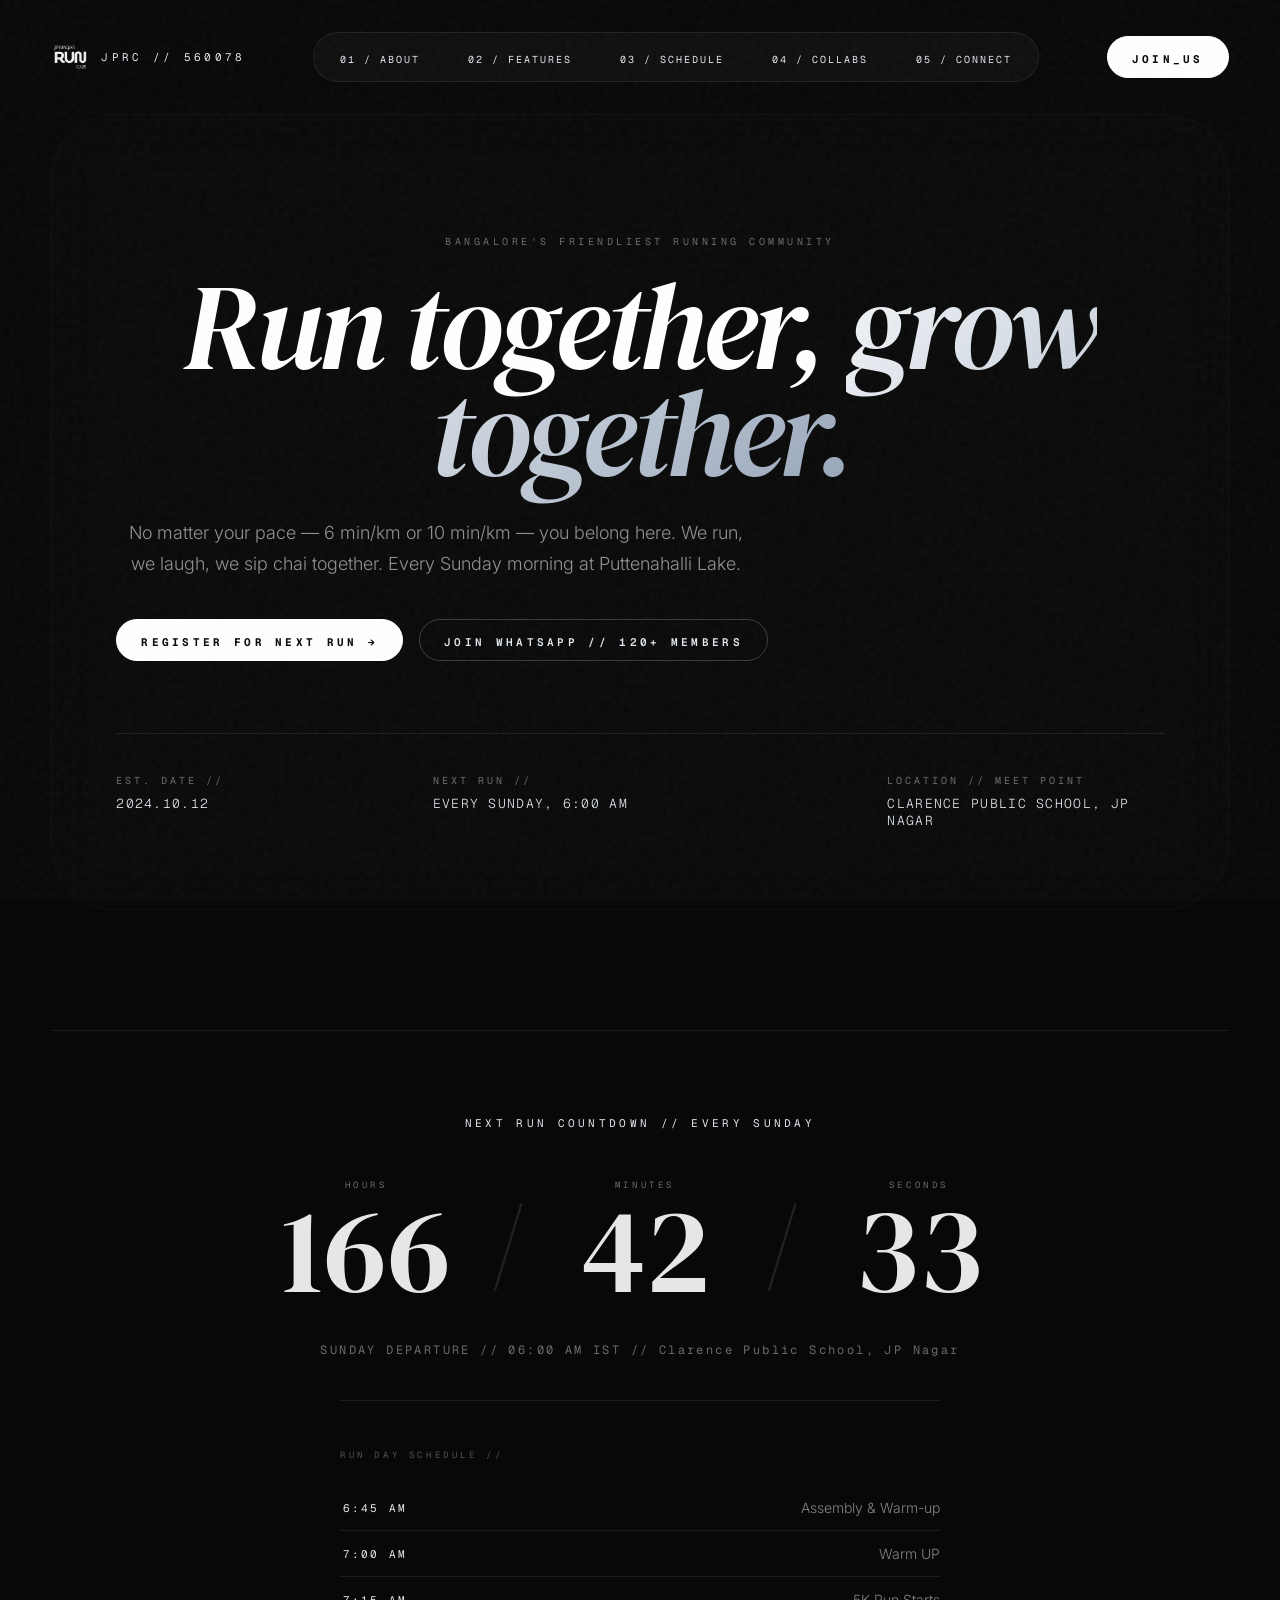
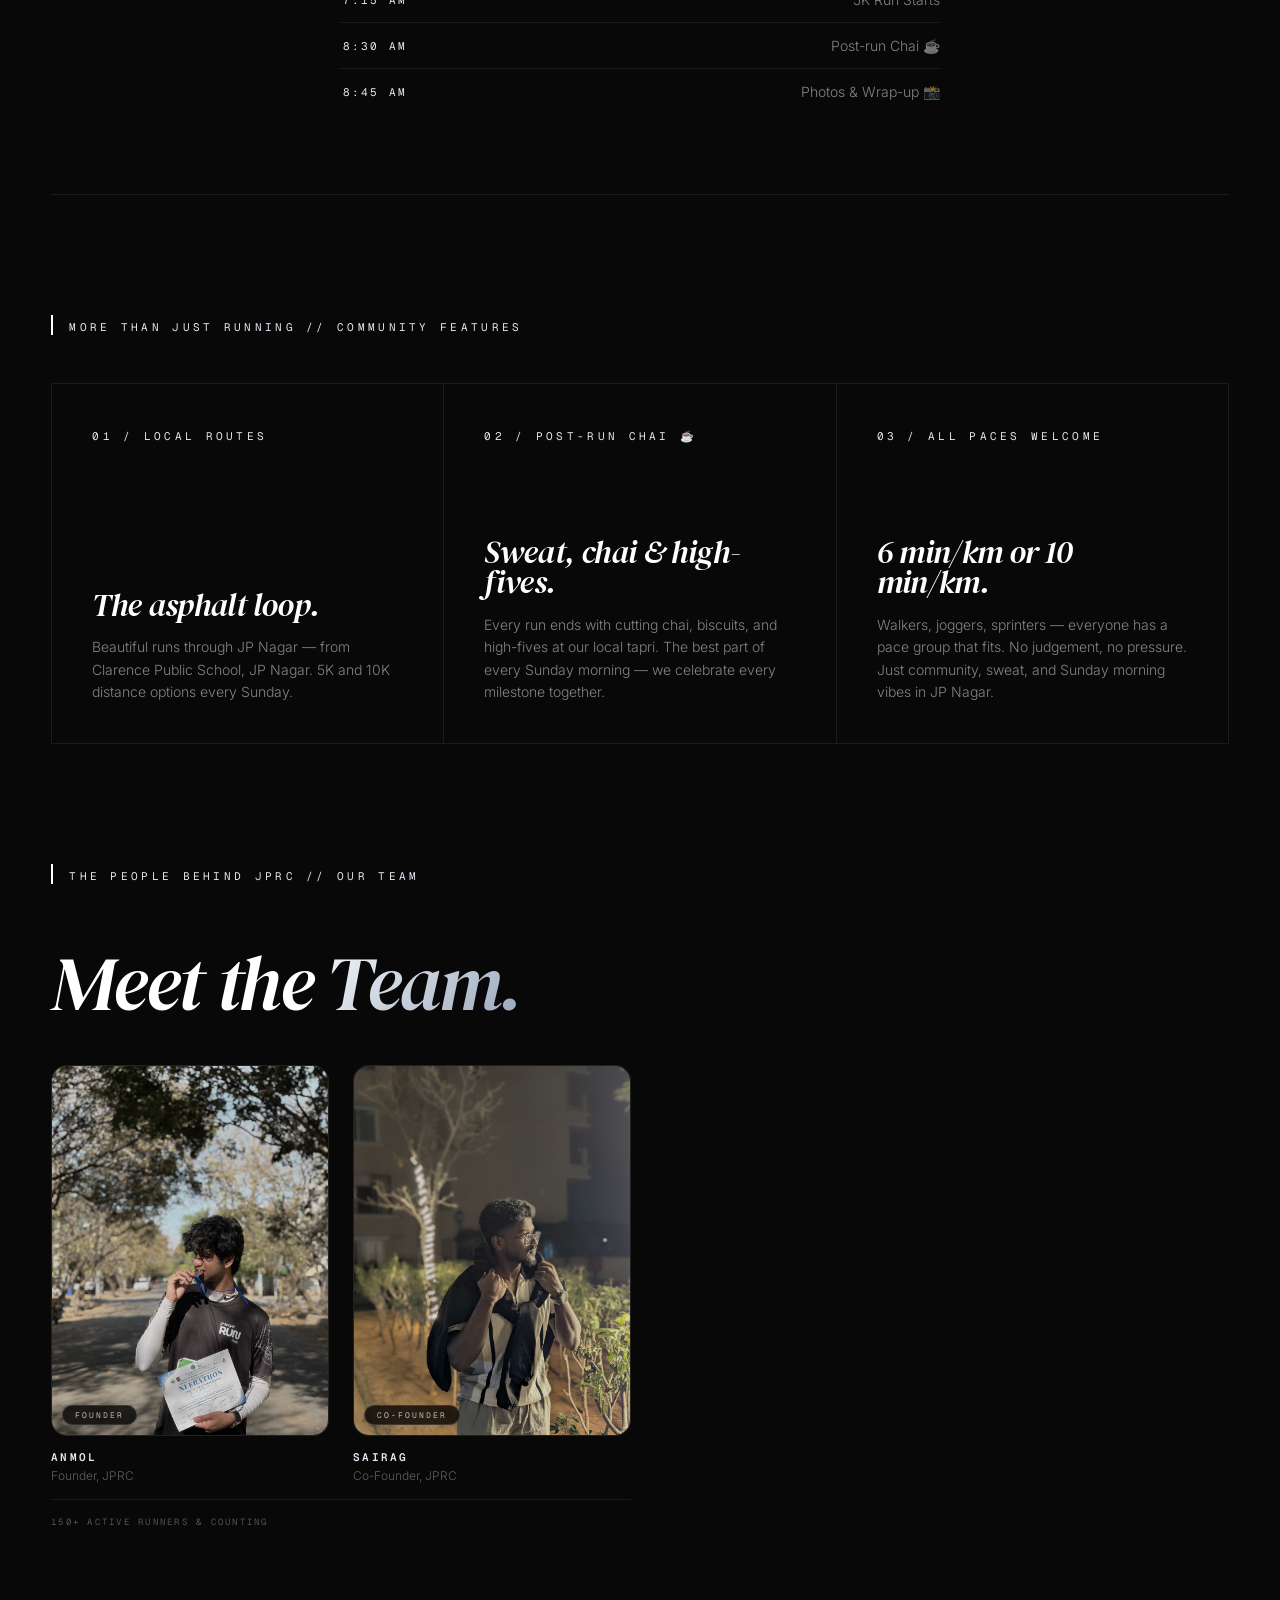
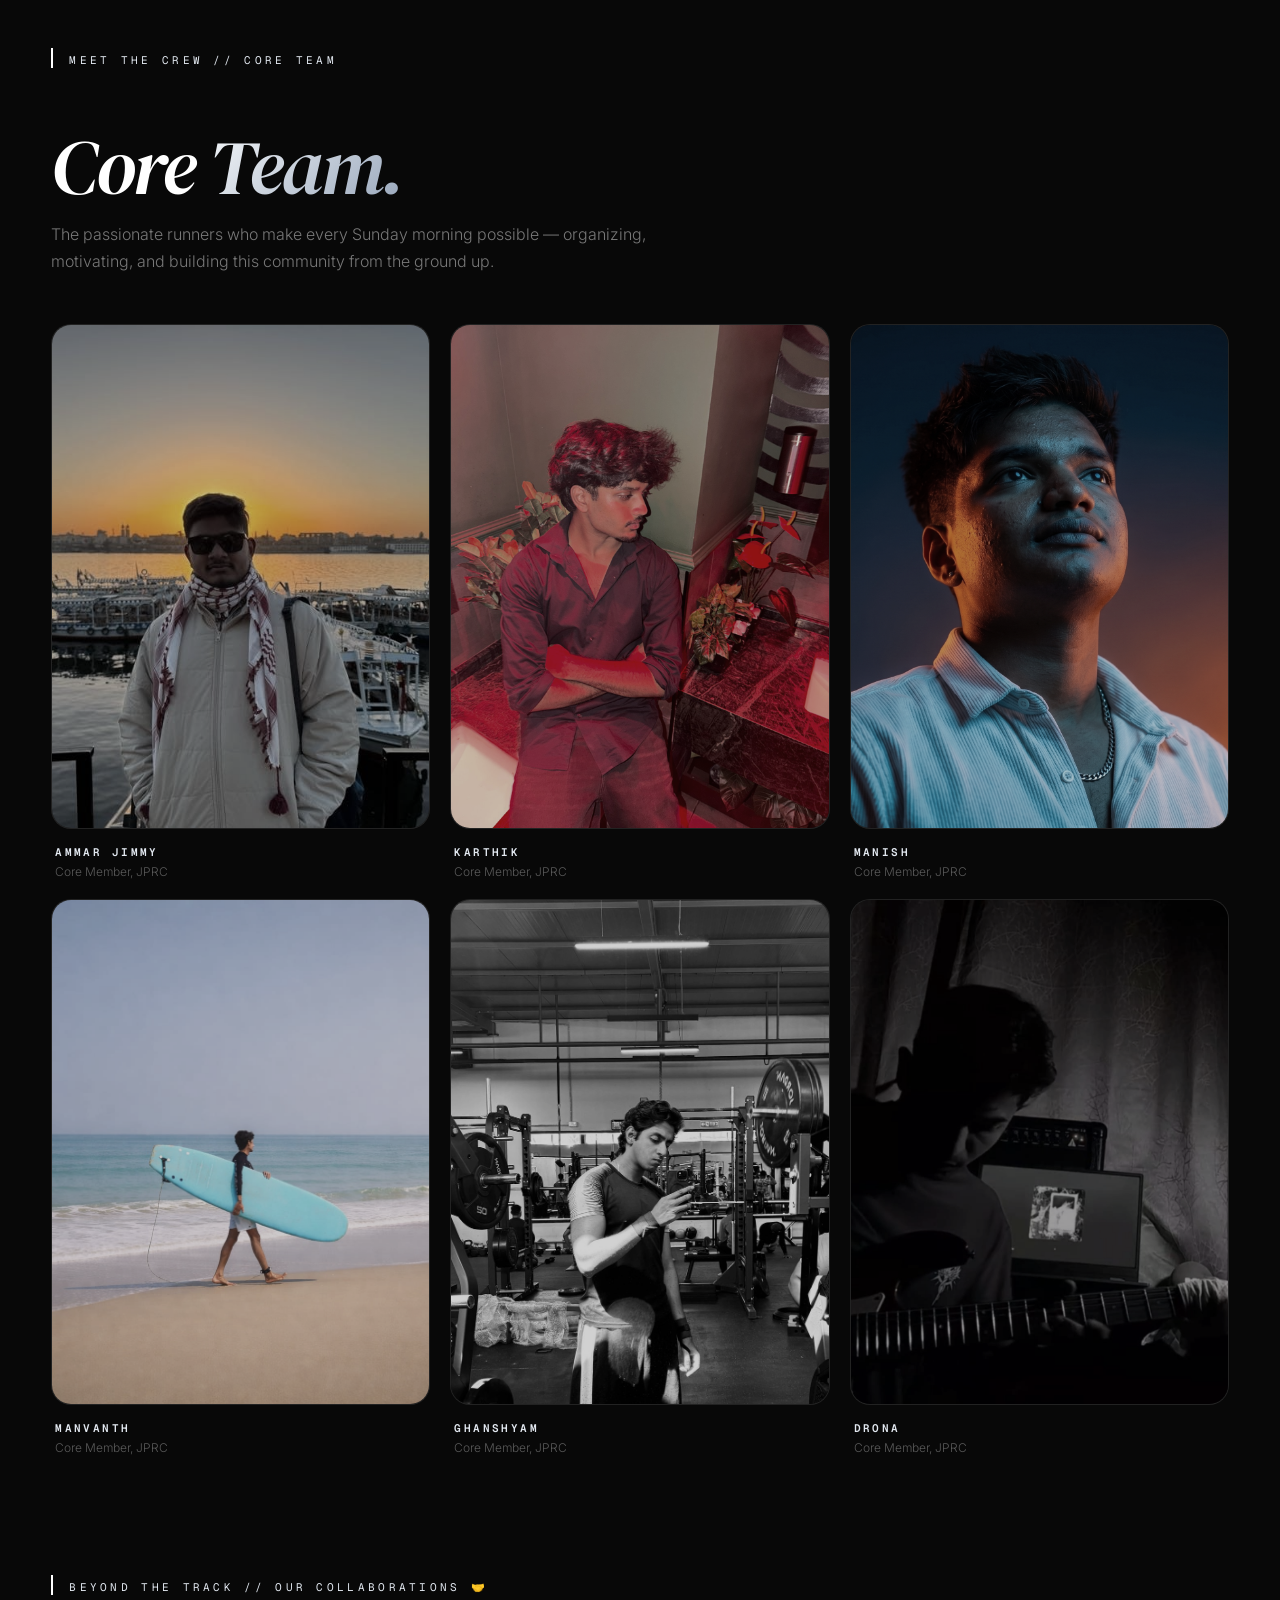
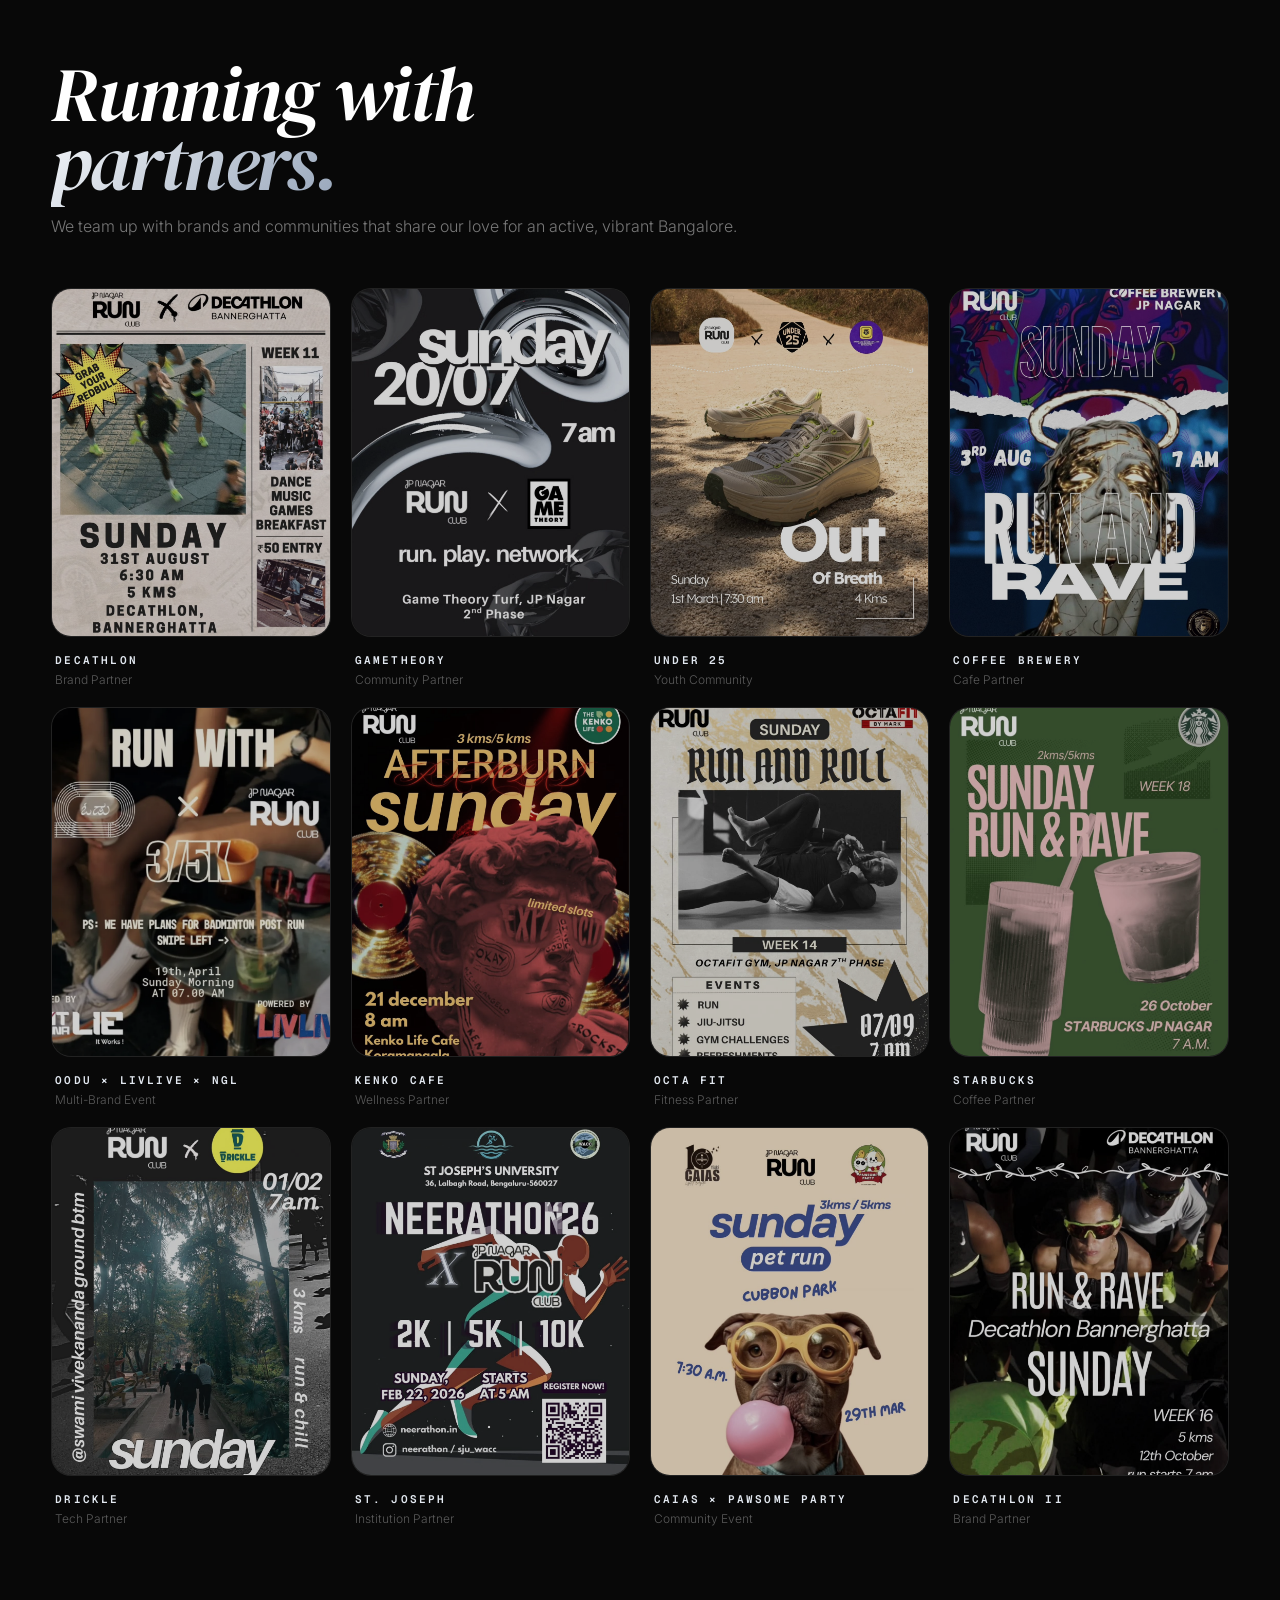
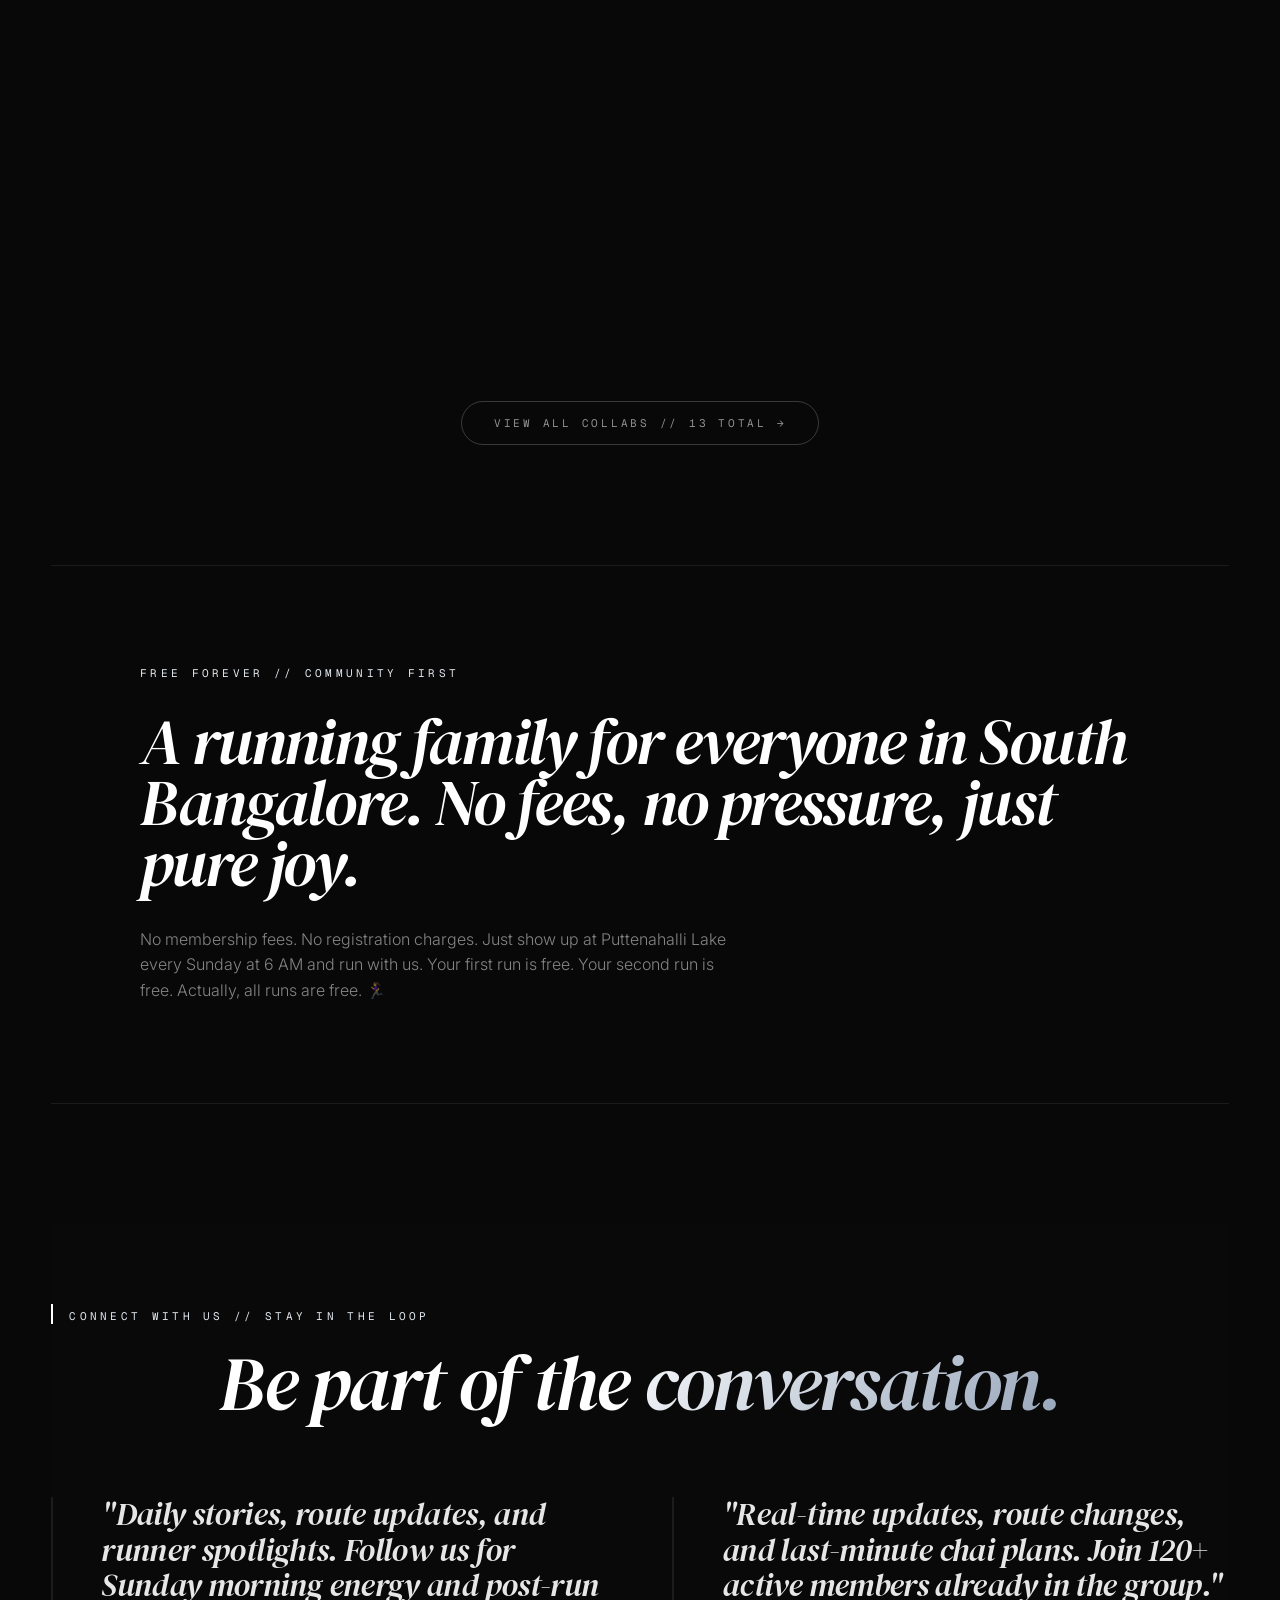
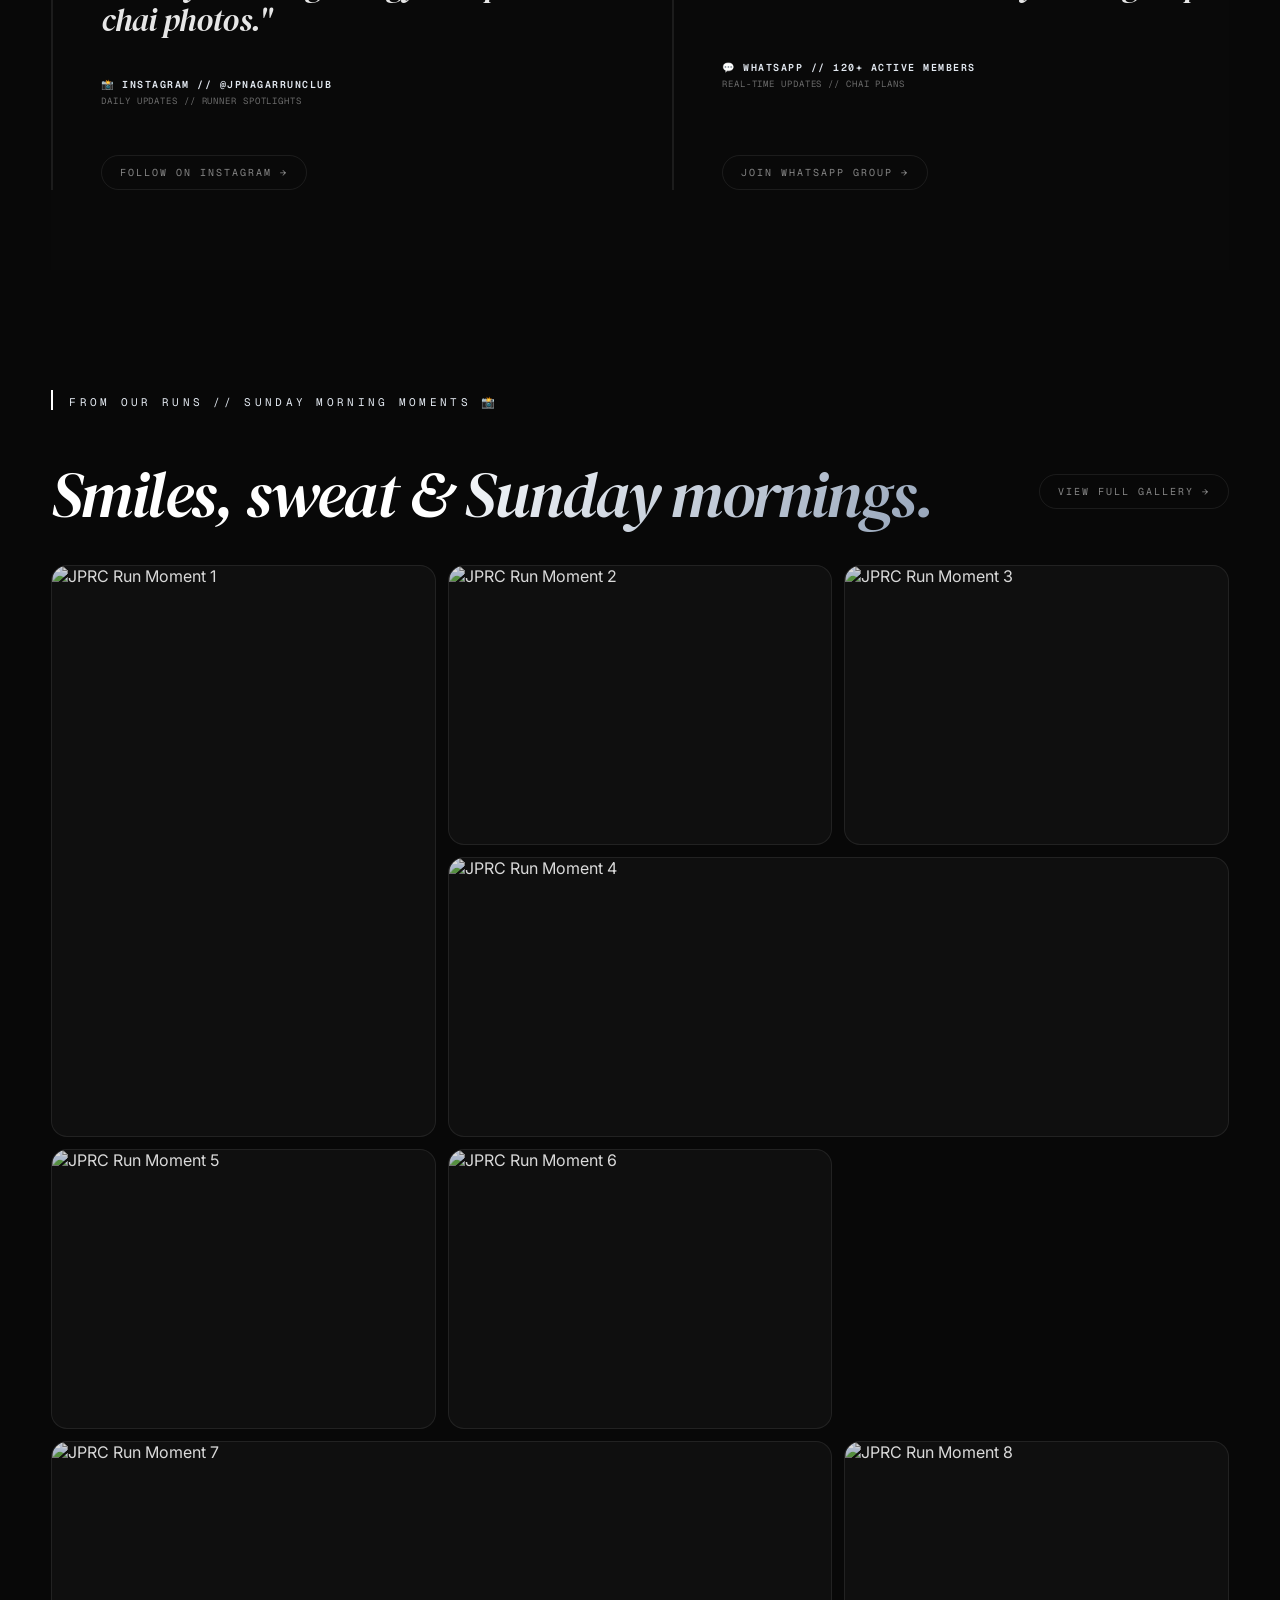
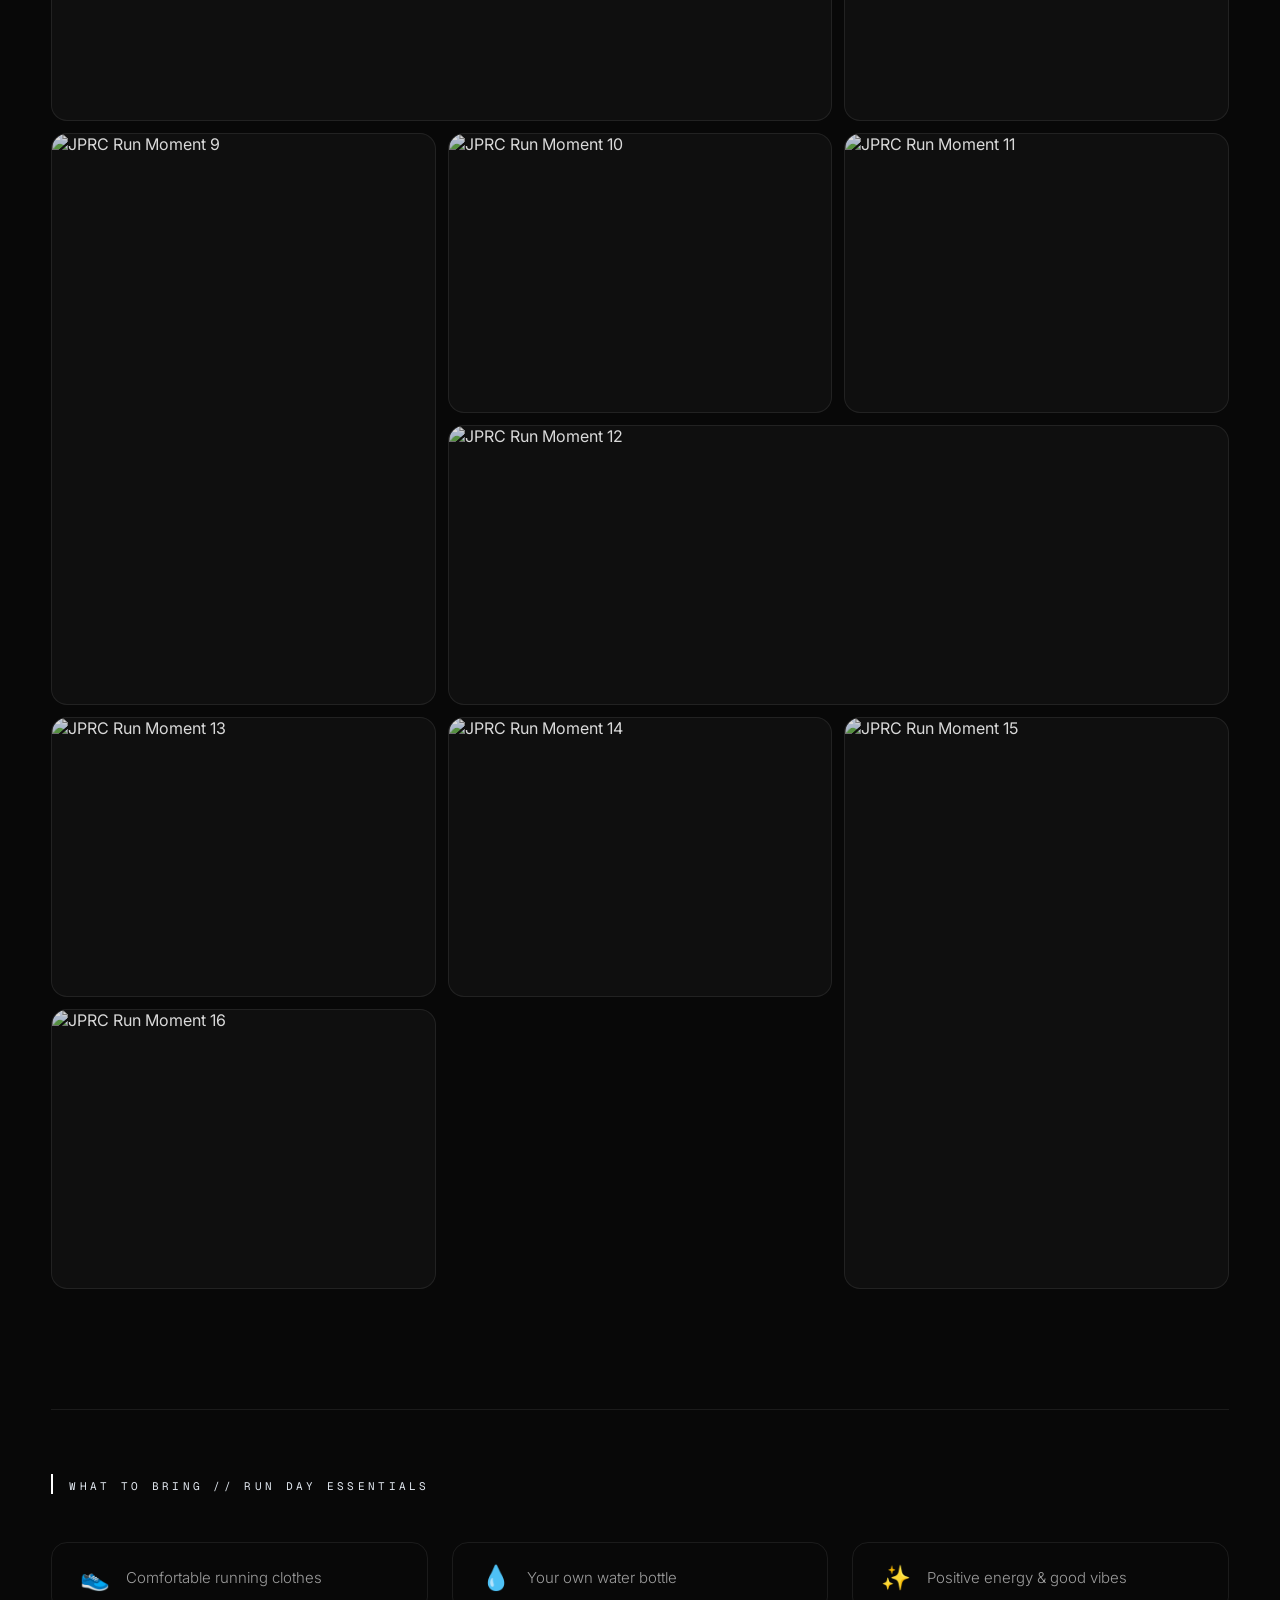
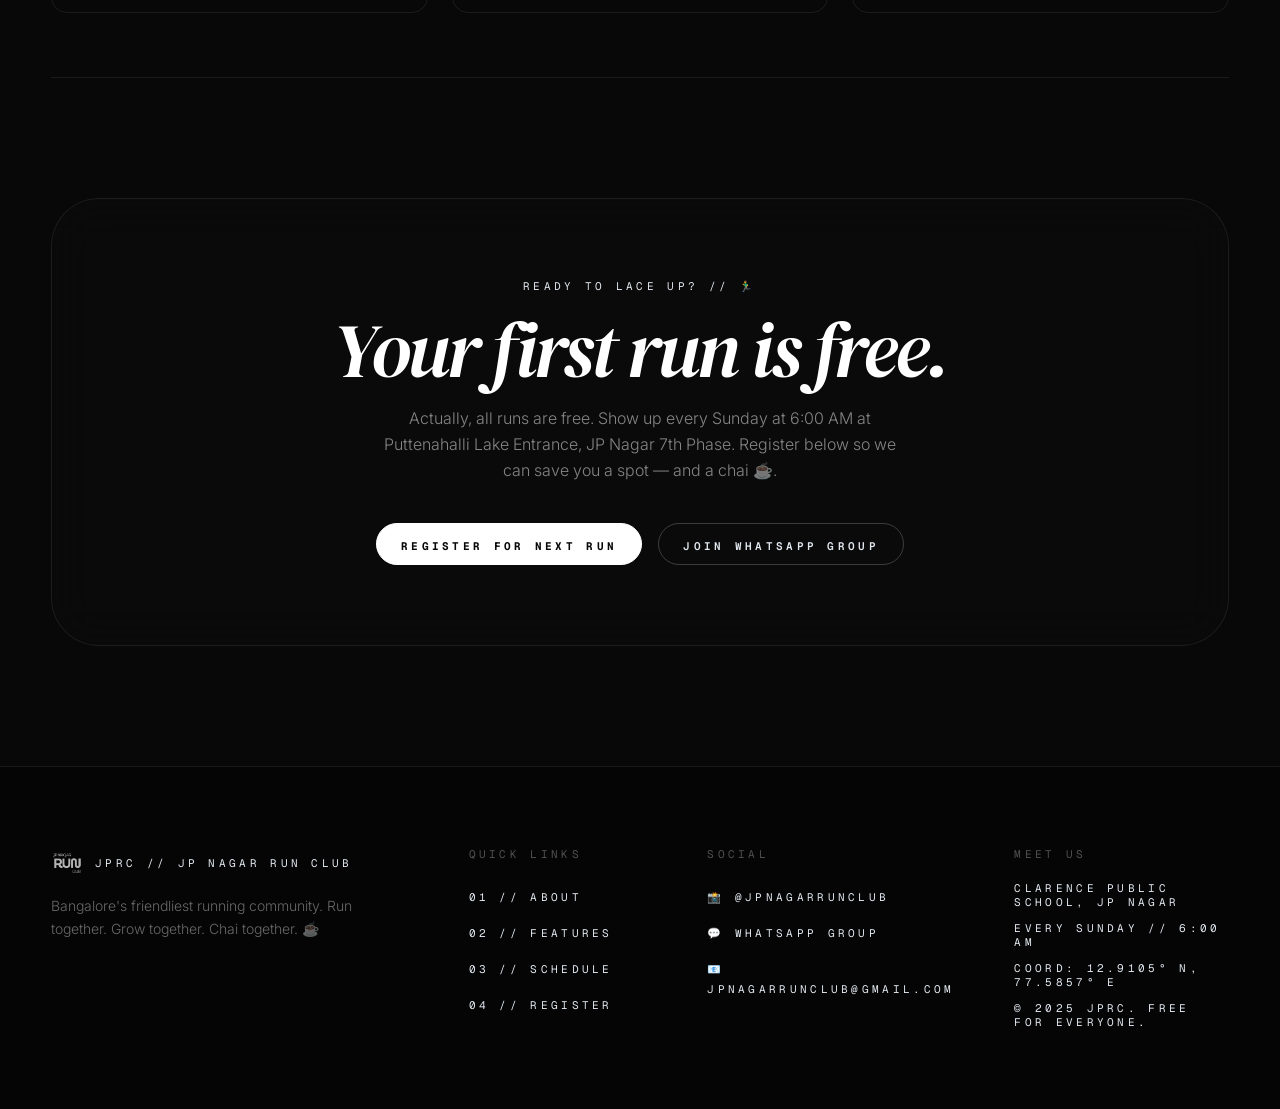
==== commit 6691ab76: "photos upda" ====
--- a/index.html
+++ b/index.html
@@ -134,23 +134,23 @@
                 <div class="schedule-label mono-label">RUN DAY SCHEDULE //</div>
                 <div class="schedule-grid">
                     <div class="schedule-item">
-                        <span class="sched-time mono-label">5:45 AM</span>
+                        <span class="sched-time mono-label">6:45 AM</span>
                         <span class="sched-desc font-sans">Assembly &amp; Warm-up</span>
                     </div>
                     <div class="schedule-item">
-                        <span class="sched-time mono-label">6:00 AM</span>
+                        <span class="sched-time mono-label">7:00 AM</span>
+                        <span class="sched-desc font-sans">Warm UP</span>
+                    </div>
+                    <div class="schedule-item">
+                        <span class="sched-time mono-label">7:15 AM</span>
                         <span class="sched-desc font-sans">5K Run Starts</span>
                     </div>
                     <div class="schedule-item">
-                        <span class="sched-time mono-label">6:15 AM</span>
-                        <span class="sched-desc font-sans">10K Run Starts</span>
+                        <span class="sched-time mono-label">8:30 AM</span>
+                        <span class="sched-desc font-sans">Post-run Chai ☕</span>
                     </div>
                     <div class="schedule-item">
-                        <span class="sched-time mono-label">7:30 AM</span>
-                        <span class="sched-desc font-sans">Post-run Chai ☕</span>
-                    </div>
-                    <div class="schedule-item">
-                        <span class="sched-time mono-label">8:00 AM</span>
+                        <span class="sched-time mono-label">8:45 AM</span>
                         <span class="sched-desc font-sans">Photos &amp; Wrap-up 📸</span>
                     </div>
                 </div>
